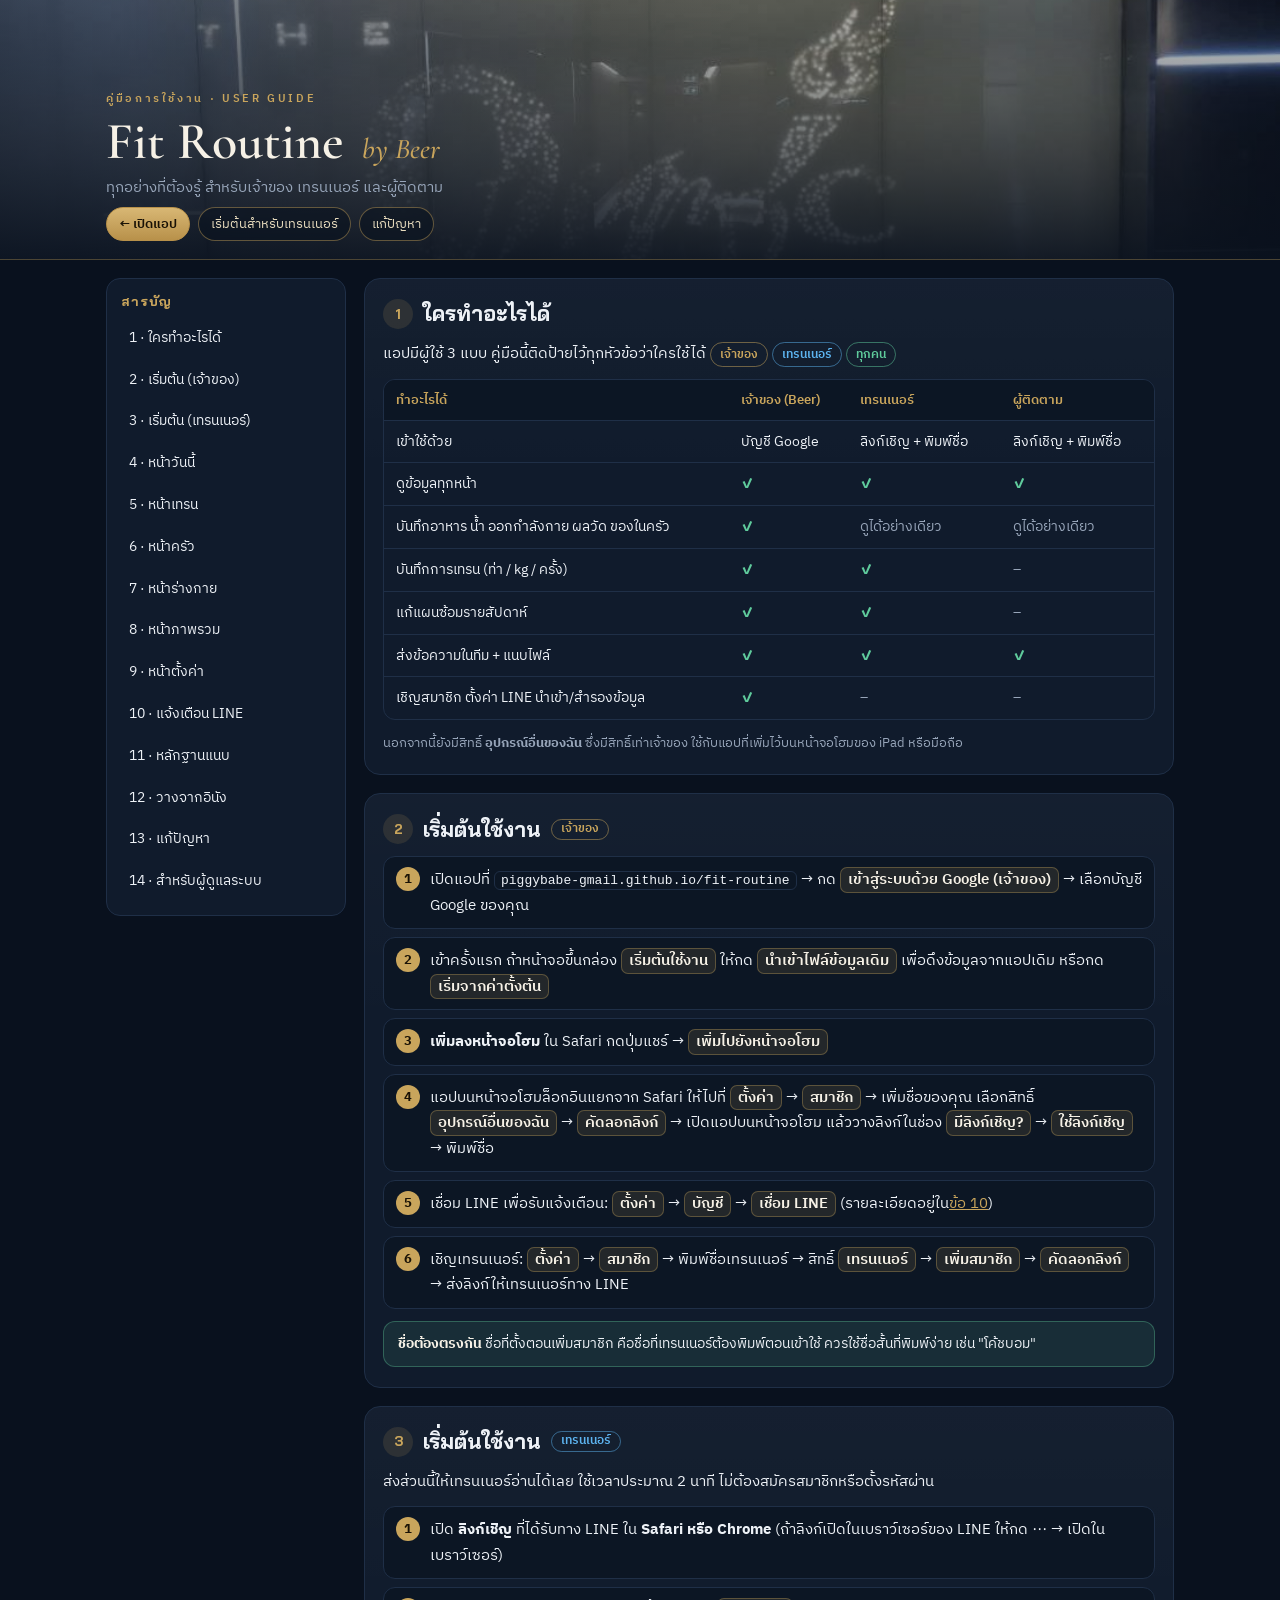
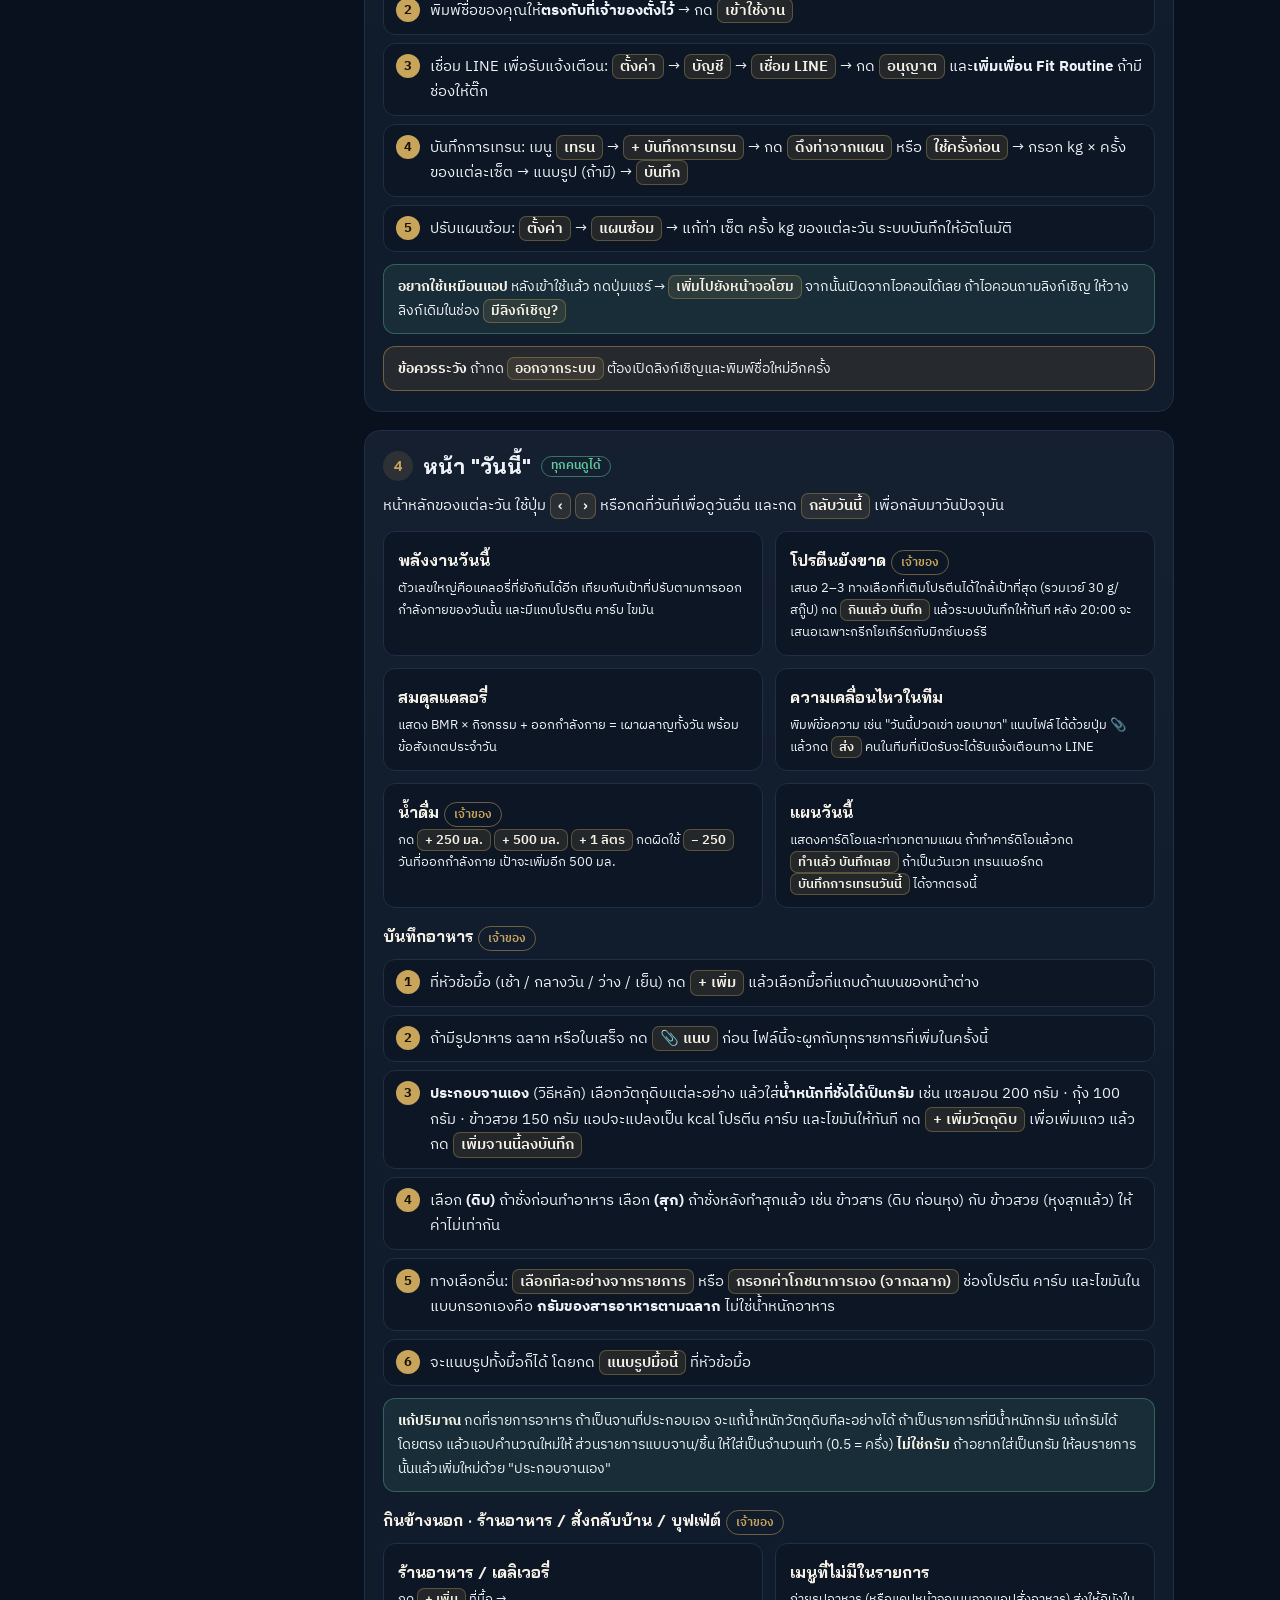
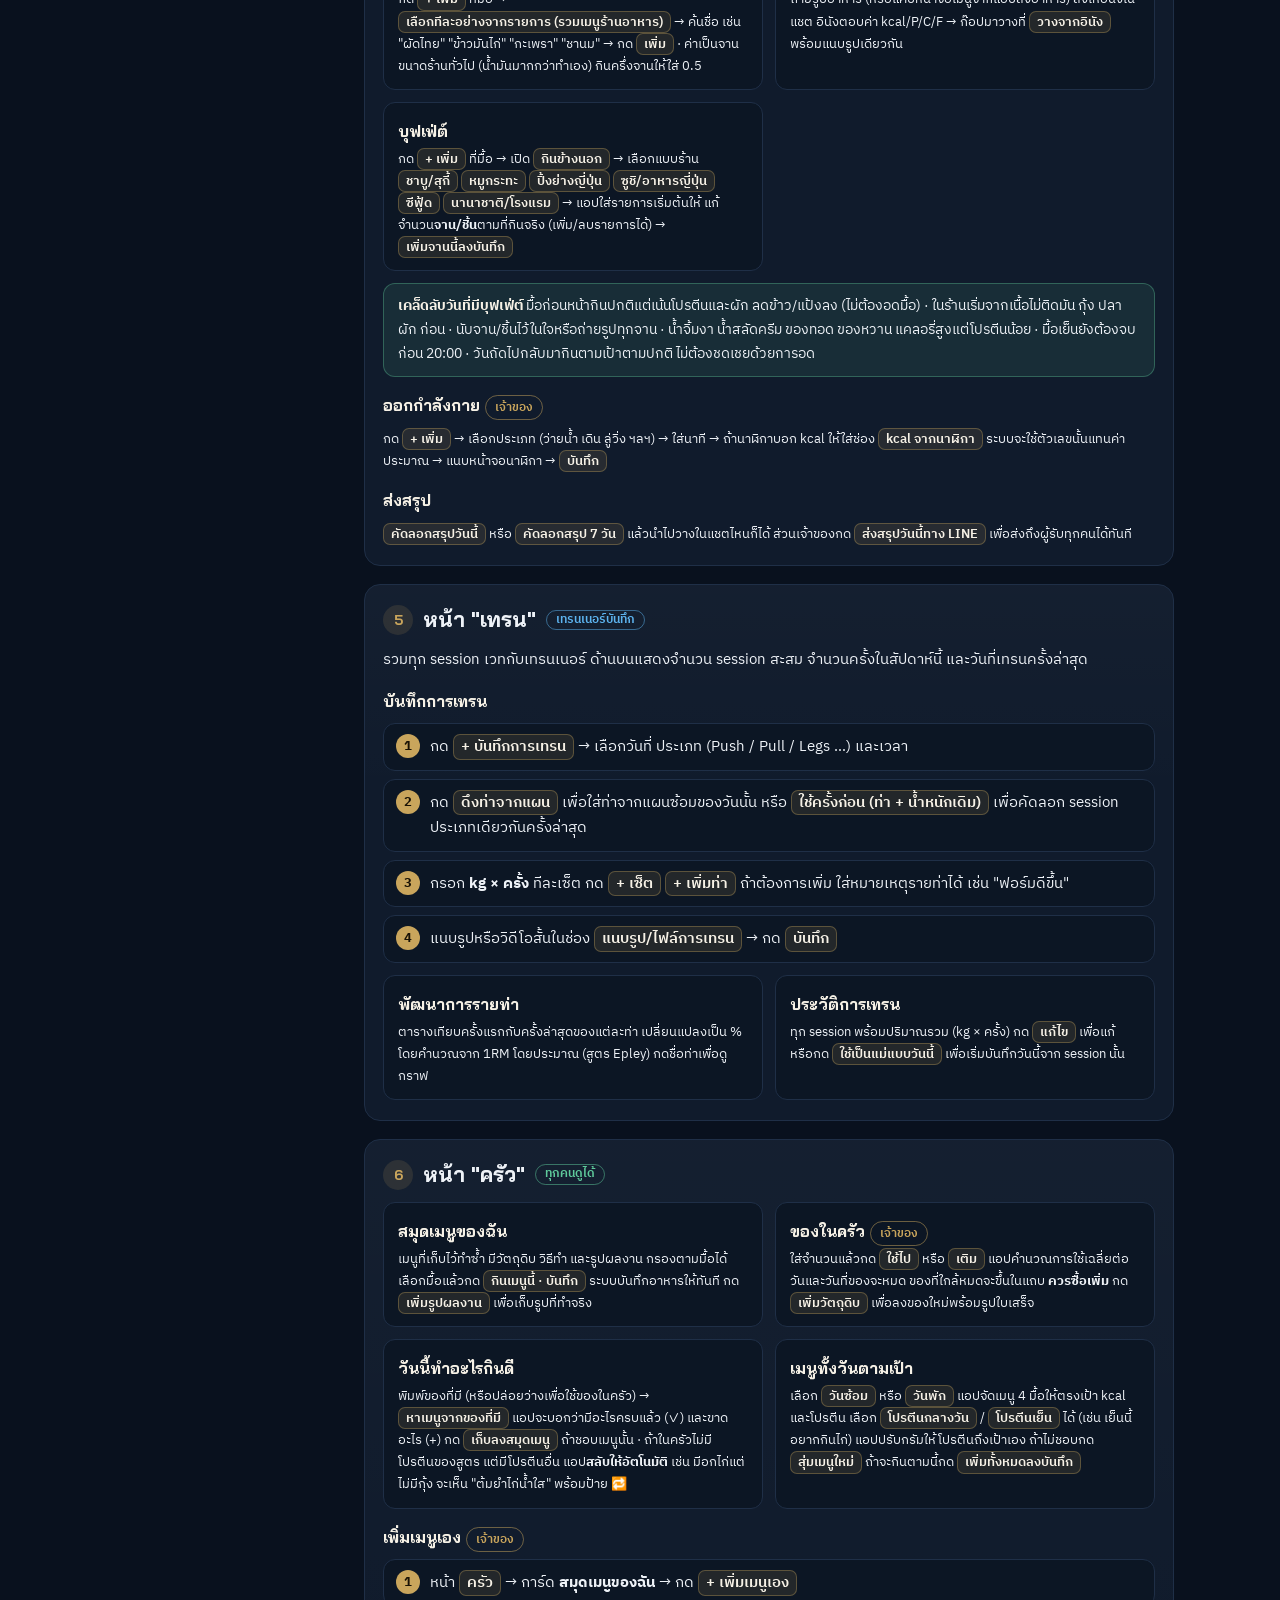
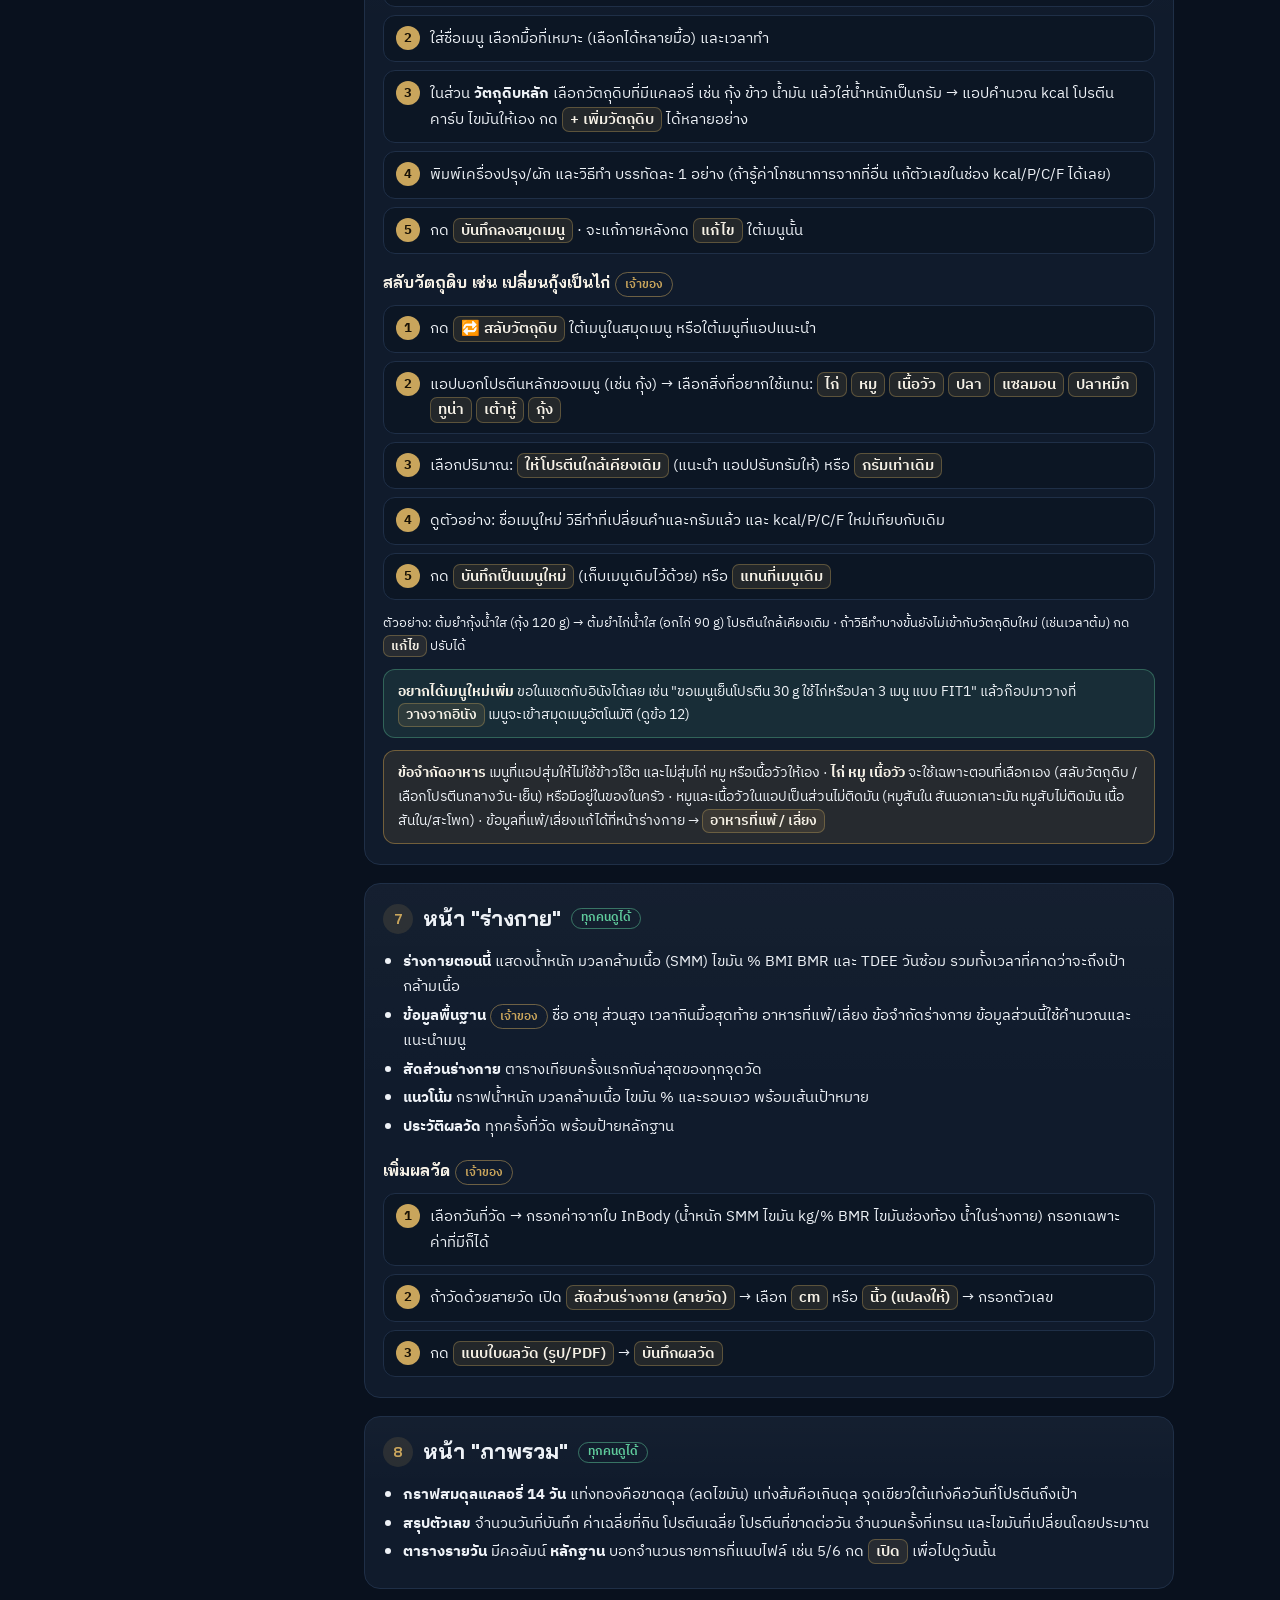
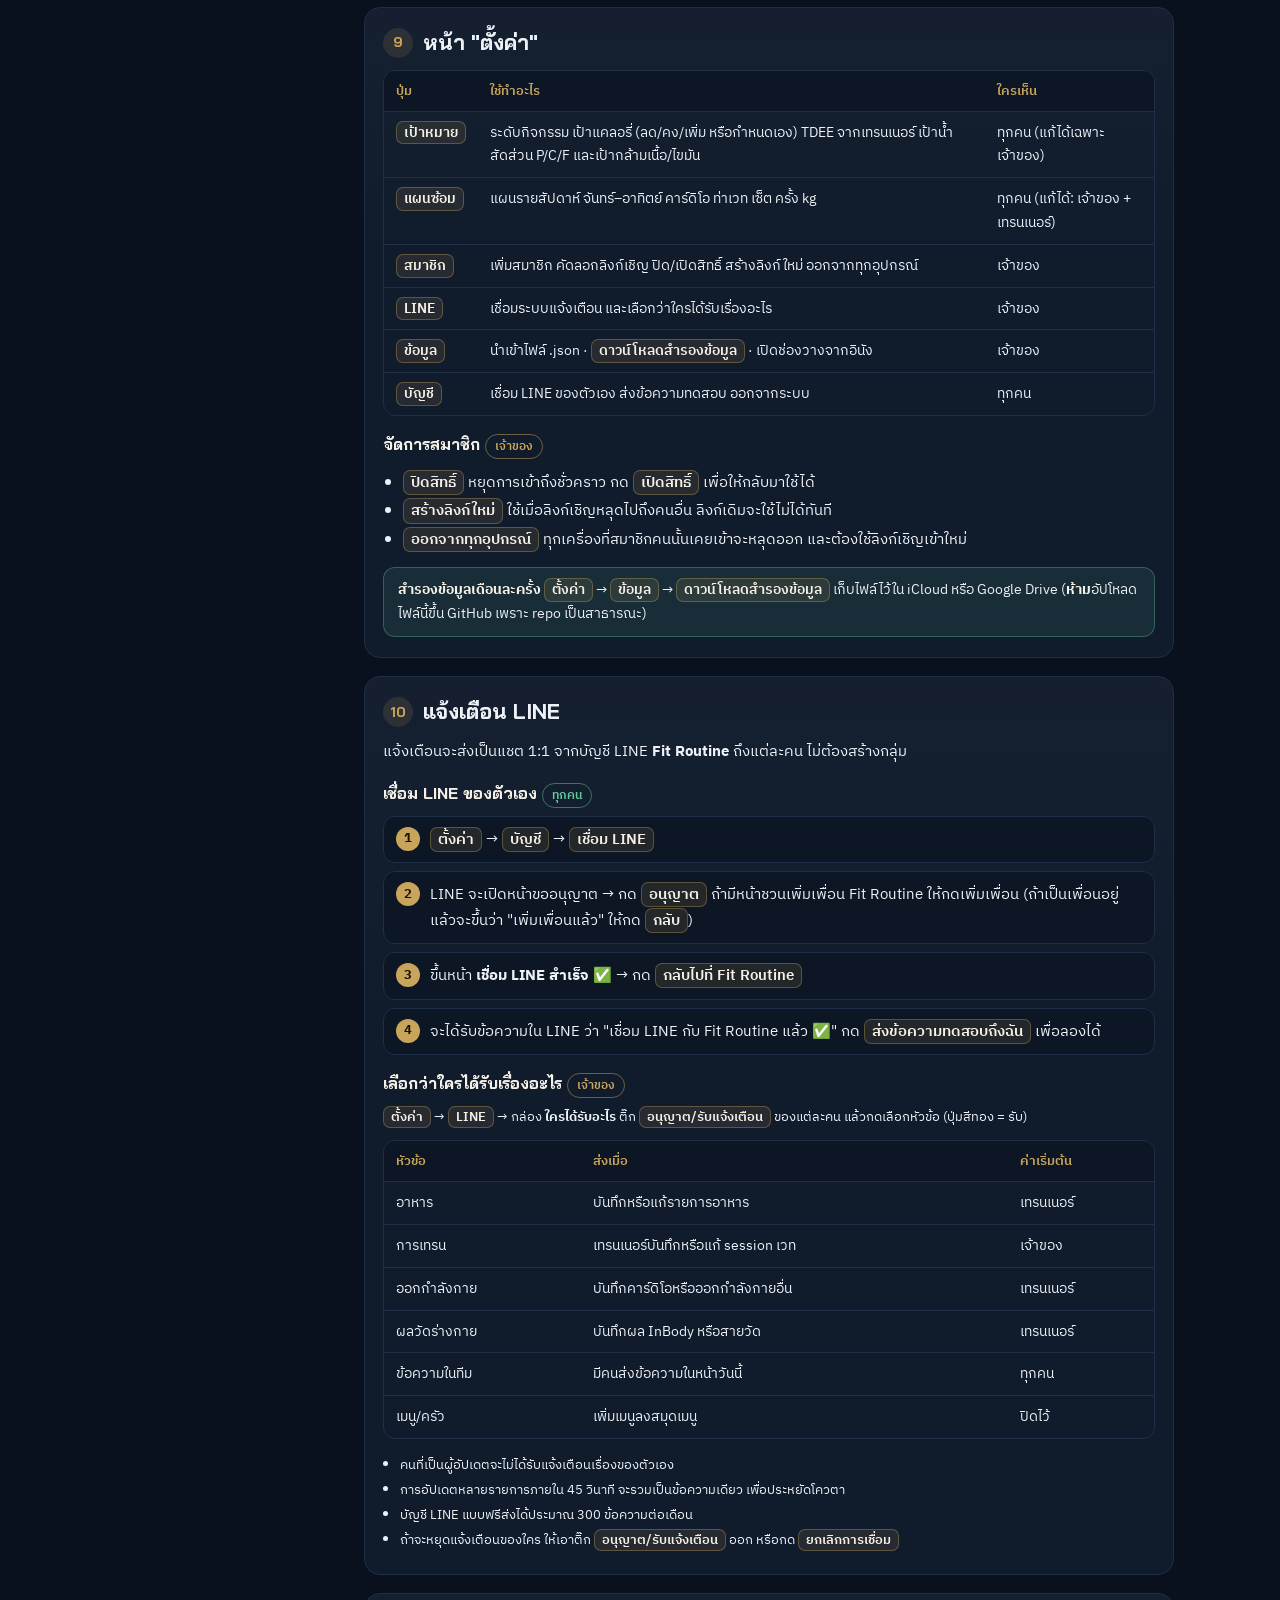
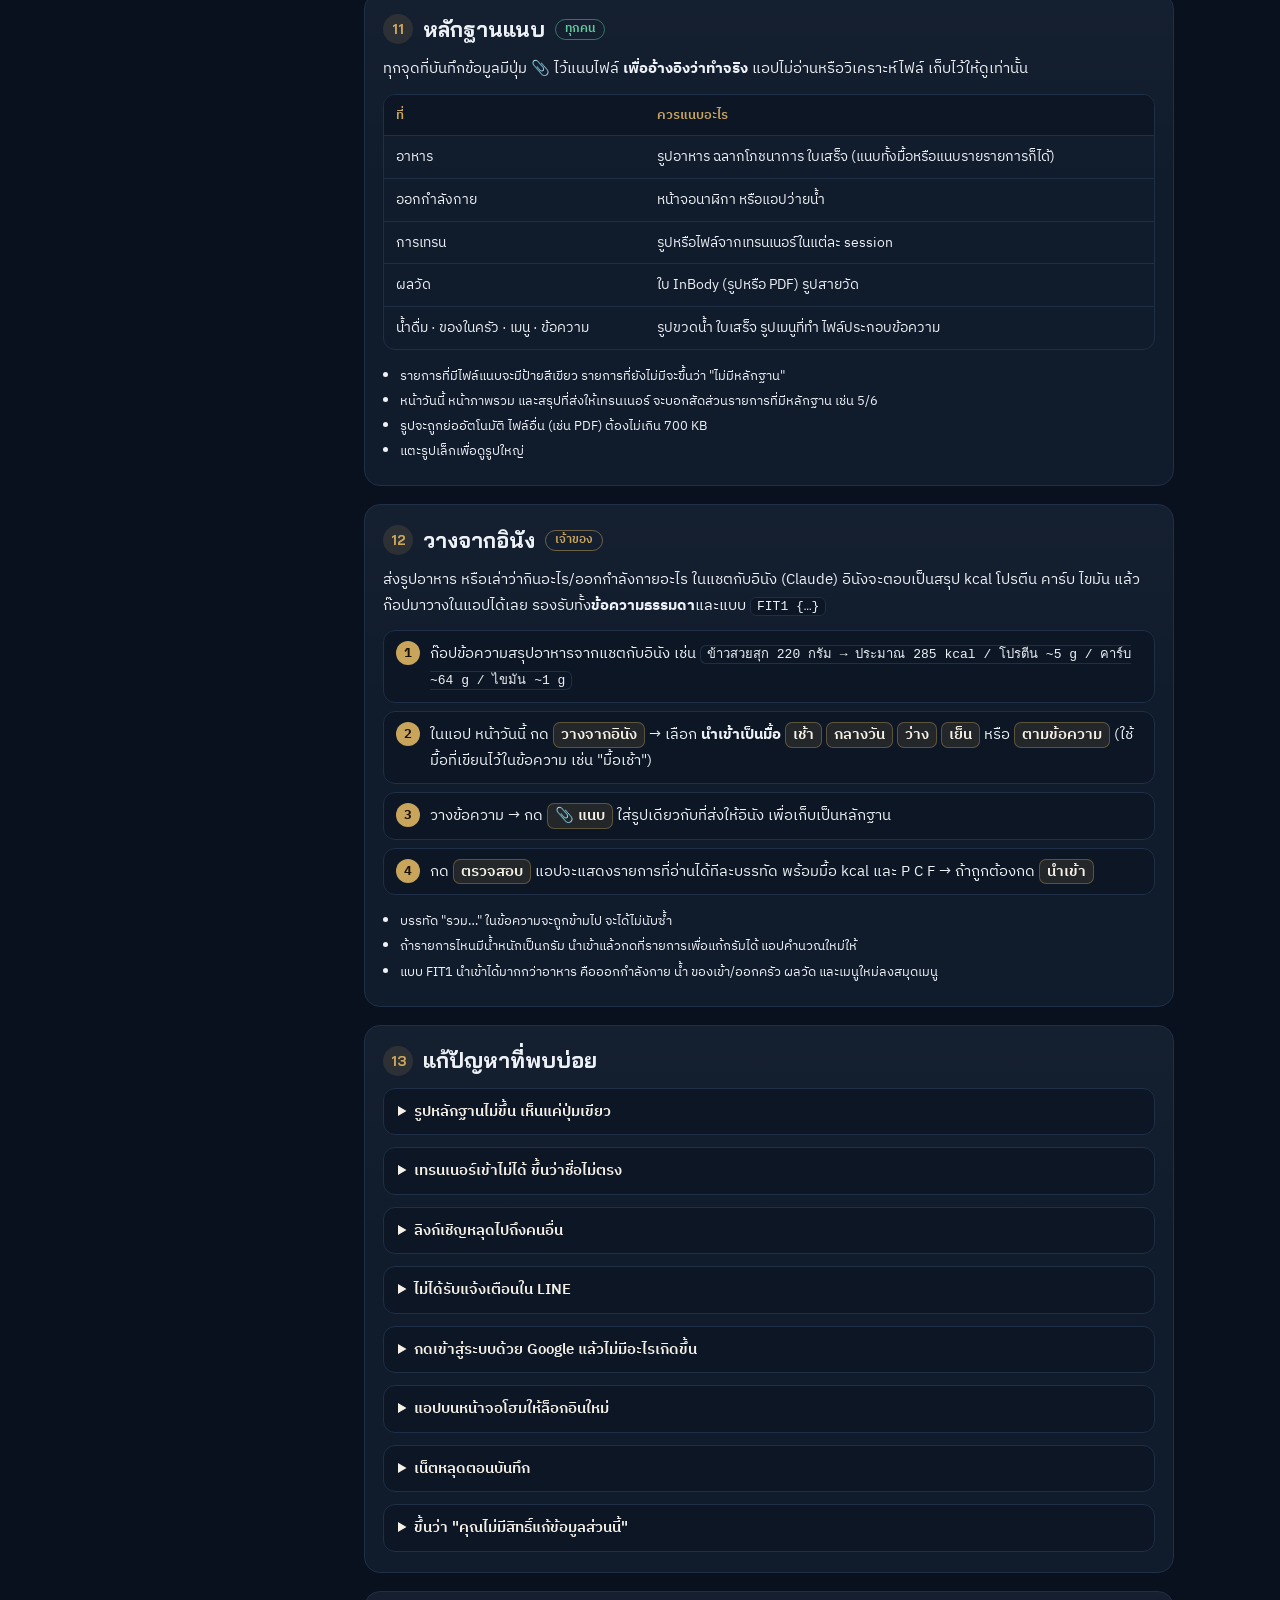
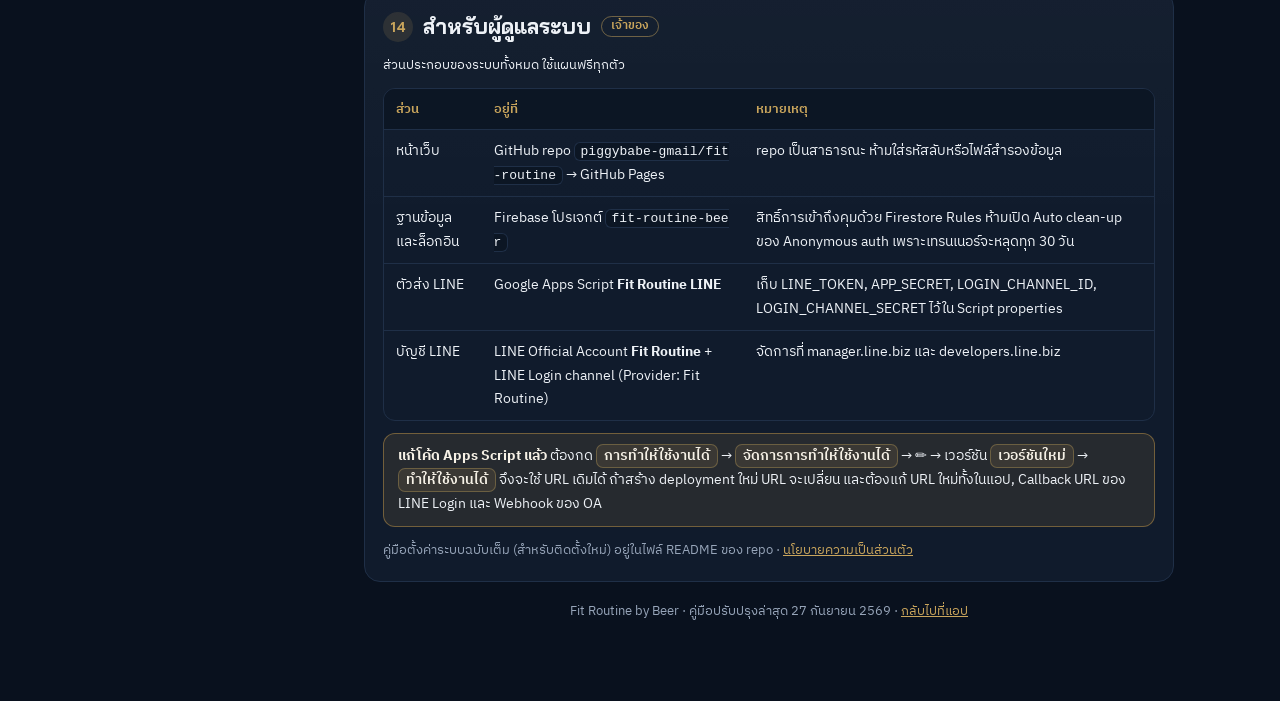
==== manual.html @ 04b6d416 "Eating out: restaurant/delivery dishes, buffet templates, update avoid-list text Co-Authored-By: Cla" ====
<!doctype html>
<html lang="th">
<head>
<meta charset="utf-8">
<meta name="viewport" content="width=device-width,initial-scale=1,viewport-fit=cover">
<meta name="theme-color" content="#09111E">
<title>คู่มือการใช้งาน · Fit Routine by Beer</title>
<link rel="apple-touch-icon" href="img/apple-touch-icon.png">
<link rel="preconnect" href="https://fonts.googleapis.com">
<link rel="preconnect" href="https://fonts.gstatic.com" crossorigin>
<link rel="stylesheet" href="https://fonts.googleapis.com/css2?family=Bai+Jamjuree:wght@500;600;700&family=Cormorant+Garamond:ital,wght@0,600;1,500&family=IBM+Plex+Sans+Thai:wght@400;500;600&display=swap">
<style>
:root{
  color-scheme:dark;
  --bg:#09111E; --surface:#101B2C; --surface2:#0C1624; --ink:#EEF2F7; --muted:#97A5B9; --line:#1F2F47;
  --accent:#C9A55C; --accent-ink:#191206; --accent-soft:rgba(201,165,92,.14);
  --good:#5FCB9C; --warn:#E6B04E; --bad:#F27D6A; --pool:#5DB4F0; --pro:#F08E70;
  --display:'Bai Jamjuree','IBM Plex Sans Thai',system-ui,sans-serif;
  --serif:'Cormorant Garamond',Georgia,serif;
  --body:'IBM Plex Sans Thai',system-ui,-apple-system,sans-serif;
}
*{box-sizing:border-box}
html{background:var(--bg);scroll-behavior:smooth;scroll-padding-top:16px}
body{margin:0;background:var(--bg);color:var(--ink);font:15px/1.7 var(--body);-webkit-font-smoothing:antialiased}
a{color:var(--accent)}
h1,h2,h3{font-family:var(--display);line-height:1.3;margin:0;text-wrap:balance}
p{margin:0}
ul,ol{margin:0;padding-left:1.3em}
li{margin:3px 0}
.muted{color:var(--muted)}
.small{font-size:13px}

/* hero */
.hero{position:relative;overflow:hidden;min-height:220px;display:flex;align-items:flex-end;border-bottom:1px solid rgba(201,165,92,.35)}
.hero img{position:absolute;inset:0;width:100%;height:100%;object-fit:cover;object-position:50% 45%;filter:saturate(.8) brightness(.9)}
.hero::after{content:"";position:absolute;inset:0;background:linear-gradient(180deg,rgba(9,17,30,.1),rgba(9,17,30,.92)),linear-gradient(90deg,rgba(9,17,30,.6),transparent 60%)}
.hero-in{position:relative;z-index:1;width:100%;max-width:1100px;margin:0 auto;padding:calc(28px + env(safe-area-inset-top,0px)) 16px 18px}
.eyebrow{font-size:11px;letter-spacing:.24em;text-transform:uppercase;color:var(--accent);font-weight:600}
.brand{font-family:var(--serif);font-weight:600;font-size:40px;line-height:1.05;color:#F6F1E6;margin:4px 0 6px}
.brand em{font-style:italic;font-weight:500;font-size:.55em;color:var(--accent);margin-left:6px}
.hero-row{display:flex;gap:8px;flex-wrap:wrap;margin-top:6px}
.chip{display:inline-flex;align-items:center;gap:6px;font-size:13px;padding:5px 12px;border-radius:99px;border:1px solid rgba(201,165,92,.45);background:rgba(9,17,30,.55);color:#E9DDBF;text-decoration:none;backdrop-filter:blur(6px)}
.chip.pri{background:linear-gradient(180deg,#D8B774,#B8914A);color:var(--accent-ink);border-color:#B8914A;font-weight:600}
@media (min-width:760px){.brand{font-size:52px}.hero{min-height:260px}}

/* layout */
.wrap{max-width:1100px;margin:0 auto;padding:18px 16px 80px;display:grid;gap:18px;grid-template-columns:1fr}
@media (min-width:960px){.wrap{grid-template-columns:240px minmax(0,1fr);align-items:start}}
nav.toc{background:var(--surface);border:1px solid var(--line);border-radius:14px;padding:14px}
nav.toc h2{font-size:13px;letter-spacing:.08em;color:var(--accent);margin-bottom:8px}
nav.toc ol{list-style:none;padding:0;margin:0;display:flex;flex-wrap:wrap;gap:6px}
nav.toc a{display:block;text-decoration:none;color:var(--ink);font-size:14px;padding:5px 10px;border-radius:9px;border:1px solid var(--line);background:var(--surface2)}
nav.toc a:hover{border-color:var(--accent)}
@media (min-width:960px){nav.toc{position:sticky;top:16px;max-height:calc(100vh - 32px);overflow:auto}nav.toc ol{flex-direction:column;gap:2px}nav.toc a{border:0;background:none;padding:5px 8px}nav.toc a:hover{background:var(--accent-soft)}}
main{display:flex;flex-direction:column;gap:18px;min-width:0}

section.card{background:linear-gradient(180deg,rgba(255,255,255,.02),transparent 40%),var(--surface);border:1px solid var(--line);border-radius:16px;padding:20px 18px;display:flex;flex-direction:column;gap:12px;min-width:0}
section.card>h2{font-size:21px;display:flex;align-items:center;gap:10px;flex-wrap:wrap}
section.card h3{font-size:16px;color:#F6F1E6;margin-top:6px}
.num-badge{display:inline-grid;place-items:center;width:30px;height:30px;border-radius:50%;background:var(--accent-soft);color:var(--accent);font-size:14px;font-weight:700;flex:none}
.tag{font-family:var(--body);font-size:11.5px;font-weight:600;padding:2px 9px;border-radius:99px;border:1px solid var(--line);color:var(--muted);white-space:nowrap}
.tag.own{color:var(--accent);border-color:rgba(201,165,92,.5)}
.tag.tr{color:var(--pool);border-color:rgba(93,180,240,.5)}
.tag.all{color:var(--good);border-color:rgba(95,203,156,.5)}

.steps{counter-reset:s;list-style:none;padding:0;display:flex;flex-direction:column;gap:8px}
.steps>li{counter-increment:s;position:relative;padding:10px 12px 10px 46px;background:var(--surface2);border:1px solid var(--line);border-radius:12px;margin:0}
.steps>li::before{content:counter(s);position:absolute;left:12px;top:10px;width:24px;height:24px;border-radius:50%;background:var(--accent);color:var(--accent-ink);font-weight:700;font-size:13px;display:grid;place-items:center}
.ui{display:inline-block;font-weight:600;color:#F6F1E6;background:rgba(201,165,92,.12);border:1px solid rgba(201,165,92,.35);border-radius:7px;padding:0 7px;line-height:1.55;white-space:nowrap}
.tip,.warn{border-radius:12px;padding:10px 14px;font-size:14px}
.tip{background:rgba(95,203,156,.1);border:1px solid rgba(95,203,156,.35)}
.warn{background:rgba(230,176,78,.1);border:1px solid rgba(230,176,78,.4)}
.tip b,.warn b{color:#F6F1E6}

.tbl{overflow-x:auto;border:1px solid var(--line);border-radius:12px}
table{border-collapse:collapse;width:100%;min-width:520px;font-size:14px}
th,td{text-align:left;padding:9px 12px;border-bottom:1px solid var(--line);vertical-align:top}
th{color:var(--accent);font-weight:600;background:var(--surface2);font-size:13px}
tr:last-child td{border-bottom:0}
td .y{color:var(--good);font-weight:700}
td .n{color:var(--muted)}

.grid{display:grid;gap:12px;grid-template-columns:1fr}
@media (min-width:700px){.grid{grid-template-columns:repeat(2,minmax(0,1fr))}}
.box{background:var(--surface2);border:1px solid var(--line);border-radius:12px;padding:12px 14px;display:flex;flex-direction:column;gap:6px}
.box h3{margin:0;font-size:15px}
details{background:var(--surface2);border:1px solid var(--line);border-radius:12px;padding:10px 14px}
details+details{margin-top:0}
summary{cursor:pointer;font-weight:600;color:#F6F1E6}
details[open] summary{margin-bottom:6px}
code{font-family:ui-monospace,Menlo,monospace;font-size:13px;background:var(--surface2);border:1px solid var(--line);border-radius:6px;padding:1px 6px;word-break:break-all}
.foot{text-align:center;color:var(--muted);font-size:13px}
a:focus-visible,summary:focus-visible{outline:2px solid var(--accent);outline-offset:2px;border-radius:6px}
</style>
</head>
<body>
<header class="hero">
  <img src="img/hero-olympic.jpg" alt="">
  <div class="hero-in">
    <span class="eyebrow">คู่มือการใช้งาน · User Guide</span>
    <h1 class="brand">Fit Routine <em>by Beer</em></h1>
    <p class="muted">ทุกอย่างที่ต้องรู้ สำหรับเจ้าของ เทรนเนอร์ และผู้ติดตาม</p>
    <div class="hero-row">
      <a class="chip pri" href="./">← เปิดแอป</a>
      <a class="chip" href="#start-trainer">เริ่มต้นสำหรับเทรนเนอร์</a>
      <a class="chip" href="#faq">แก้ปัญหา</a>
    </div>
  </div>
</header>

<div class="wrap">
  <nav class="toc" aria-label="สารบัญ">
    <h2>สารบัญ</h2>
    <ol>
      <li><a href="#roles">1 · ใครทำอะไรได้</a></li>
      <li><a href="#start-owner">2 · เริ่มต้น (เจ้าของ)</a></li>
      <li><a href="#start-trainer">3 · เริ่มต้น (เทรนเนอร์)</a></li>
      <li><a href="#today">4 · หน้าวันนี้</a></li>
      <li><a href="#train">5 · หน้าเทรน</a></li>
      <li><a href="#kitchen">6 · หน้าครัว</a></li>
      <li><a href="#body">7 · หน้าร่างกาย</a></li>
      <li><a href="#overview">8 · หน้าภาพรวม</a></li>
      <li><a href="#settings">9 · หน้าตั้งค่า</a></li>
      <li><a href="#line">10 · แจ้งเตือน LINE</a></li>
      <li><a href="#evidence">11 · หลักฐานแนบ</a></li>
      <li><a href="#paste">12 · วางจากอินัง</a></li>
      <li><a href="#faq">13 · แก้ปัญหา</a></li>
      <li><a href="#admin">14 · สำหรับผู้ดูแลระบบ</a></li>
    </ol>
  </nav>

  <main>
    <!-- 1 -->
    <section class="card" id="roles">
      <h2><span class="num-badge">1</span>ใครทำอะไรได้</h2>
      <p>แอปมีผู้ใช้ 3 แบบ คู่มือนี้ติดป้ายไว้ทุกหัวข้อว่าใครใช้ได้ <span class="tag own">เจ้าของ</span> <span class="tag tr">เทรนเนอร์</span> <span class="tag all">ทุกคน</span></p>
      <div class="tbl"><table>
        <thead><tr><th>ทำอะไรได้</th><th>เจ้าของ (Beer)</th><th>เทรนเนอร์</th><th>ผู้ติดตาม</th></tr></thead>
        <tbody>
          <tr><td>เข้าใช้ด้วย</td><td>บัญชี Google</td><td>ลิงก์เชิญ + พิมพ์ชื่อ</td><td>ลิงก์เชิญ + พิมพ์ชื่อ</td></tr>
          <tr><td>ดูข้อมูลทุกหน้า</td><td><span class="y">✓</span></td><td><span class="y">✓</span></td><td><span class="y">✓</span></td></tr>
          <tr><td>บันทึกอาหาร น้ำ ออกกำลังกาย ผลวัด ของในครัว</td><td><span class="y">✓</span></td><td><span class="n">ดูได้อย่างเดียว</span></td><td><span class="n">ดูได้อย่างเดียว</span></td></tr>
          <tr><td>บันทึกการเทรน (ท่า / kg / ครั้ง)</td><td><span class="y">✓</span></td><td><span class="y">✓</span></td><td><span class="n">–</span></td></tr>
          <tr><td>แก้แผนซ้อมรายสัปดาห์</td><td><span class="y">✓</span></td><td><span class="y">✓</span></td><td><span class="n">–</span></td></tr>
          <tr><td>ส่งข้อความในทีม + แนบไฟล์</td><td><span class="y">✓</span></td><td><span class="y">✓</span></td><td><span class="y">✓</span></td></tr>
          <tr><td>เชิญสมาชิก ตั้งค่า LINE นำเข้า/สำรองข้อมูล</td><td><span class="y">✓</span></td><td><span class="n">–</span></td><td><span class="n">–</span></td></tr>
        </tbody>
      </table></div>
      <p class="small muted">นอกจากนี้ยังมีสิทธิ์ <b>อุปกรณ์อื่นของฉัน</b> ซึ่งมีสิทธิ์เท่าเจ้าของ ใช้กับแอปที่เพิ่มไว้บนหน้าจอโฮมของ iPad หรือมือถือ</p>
    </section>

    <!-- 2 -->
    <section class="card" id="start-owner">
      <h2><span class="num-badge">2</span>เริ่มต้นใช้งาน <span class="tag own">เจ้าของ</span></h2>
      <ol class="steps">
        <li>เปิดแอปที่ <code>piggybabe-gmail.github.io/fit-routine</code> → กด <span class="ui">เข้าสู่ระบบด้วย Google (เจ้าของ)</span> → เลือกบัญชี Google ของคุณ</li>
        <li>เข้าครั้งแรก ถ้าหน้าจอขึ้นกล่อง <span class="ui">เริ่มต้นใช้งาน</span> ให้กด <span class="ui">นำเข้าไฟล์ข้อมูลเดิม</span> เพื่อดึงข้อมูลจากแอปเดิม หรือกด <span class="ui">เริ่มจากค่าตั้งต้น</span></li>
        <li><b>เพิ่มลงหน้าจอโฮม</b> ใน Safari กดปุ่มแชร์ → <span class="ui">เพิ่มไปยังหน้าจอโฮม</span></li>
        <li>แอปบนหน้าจอโฮมล็อกอินแยกจาก Safari ให้ไปที่ <span class="ui">ตั้งค่า</span> → <span class="ui">สมาชิก</span> → เพิ่มชื่อของคุณ เลือกสิทธิ์ <span class="ui">อุปกรณ์อื่นของฉัน</span> → <span class="ui">คัดลอกลิงก์</span> → เปิดแอปบนหน้าจอโฮม แล้ววางลิงก์ในช่อง <span class="ui">มีลิงก์เชิญ?</span> → <span class="ui">ใช้ลิงก์เชิญ</span> → พิมพ์ชื่อ</li>
        <li>เชื่อม LINE เพื่อรับแจ้งเตือน: <span class="ui">ตั้งค่า</span> → <span class="ui">บัญชี</span> → <span class="ui">เชื่อม LINE</span> (รายละเอียดอยู่ใน<a href="#line">ข้อ 10</a>)</li>
        <li>เชิญเทรนเนอร์: <span class="ui">ตั้งค่า</span> → <span class="ui">สมาชิก</span> → พิมพ์ชื่อเทรนเนอร์ → สิทธิ์ <span class="ui">เทรนเนอร์</span> → <span class="ui">เพิ่มสมาชิก</span> → <span class="ui">คัดลอกลิงก์</span> → ส่งลิงก์ให้เทรนเนอร์ทาง LINE</li>
      </ol>
      <div class="tip"><b>ชื่อต้องตรงกัน</b> ชื่อที่ตั้งตอนเพิ่มสมาชิก คือชื่อที่เทรนเนอร์ต้องพิมพ์ตอนเข้าใช้ ควรใช้ชื่อสั้นที่พิมพ์ง่าย เช่น "โค้ชบอม"</div>
    </section>

    <!-- 3 -->
    <section class="card" id="start-trainer">
      <h2><span class="num-badge">3</span>เริ่มต้นใช้งาน <span class="tag tr">เทรนเนอร์</span></h2>
      <p>ส่งส่วนนี้ให้เทรนเนอร์อ่านได้เลย ใช้เวลาประมาณ 2 นาที ไม่ต้องสมัครสมาชิกหรือตั้งรหัสผ่าน</p>
      <ol class="steps">
        <li>เปิด <b>ลิงก์เชิญ</b> ที่ได้รับทาง LINE ใน <b>Safari หรือ Chrome</b> (ถ้าลิงก์เปิดในเบราว์เซอร์ของ LINE ให้กด ⋯ → เปิดในเบราว์เซอร์)</li>
        <li>พิมพ์ชื่อของคุณให้<b>ตรงกับที่เจ้าของตั้งไว้</b> → กด <span class="ui">เข้าใช้งาน</span></li>
        <li>เชื่อม LINE เพื่อรับแจ้งเตือน: <span class="ui">ตั้งค่า</span> → <span class="ui">บัญชี</span> → <span class="ui">เชื่อม LINE</span> → กด <span class="ui">อนุญาต</span> และ<b>เพิ่มเพื่อน Fit Routine</b> ถ้ามีช่องให้ติ๊ก</li>
        <li>บันทึกการเทรน: เมนู <span class="ui">เทรน</span> → <span class="ui">+ บันทึกการเทรน</span> → กด <span class="ui">ดึงท่าจากแผน</span> หรือ <span class="ui">ใช้ครั้งก่อน</span> → กรอก kg × ครั้ง ของแต่ละเซ็ต → แนบรูป (ถ้ามี) → <span class="ui">บันทึก</span></li>
        <li>ปรับแผนซ้อม: <span class="ui">ตั้งค่า</span> → <span class="ui">แผนซ้อม</span> → แก้ท่า เซ็ต ครั้ง kg ของแต่ละวัน ระบบบันทึกให้อัตโนมัติ</li>
      </ol>
      <div class="tip"><b>อยากใช้เหมือนแอป</b> หลังเข้าใช้แล้ว กดปุ่มแชร์ → <span class="ui">เพิ่มไปยังหน้าจอโฮม</span> จากนั้นเปิดจากไอคอนได้เลย ถ้าไอคอนถามลิงก์เชิญ ให้วางลิงก์เดิมในช่อง <span class="ui">มีลิงก์เชิญ?</span></div>
      <div class="warn"><b>ข้อควรระวัง</b> ถ้ากด <span class="ui">ออกจากระบบ</span> ต้องเปิดลิงก์เชิญและพิมพ์ชื่อใหม่อีกครั้ง</div>
    </section>

    <!-- 4 -->
    <section class="card" id="today">
      <h2><span class="num-badge">4</span>หน้า "วันนี้" <span class="tag all">ทุกคนดูได้</span></h2>
      <p>หน้าหลักของแต่ละวัน ใช้ปุ่ม <span class="ui">‹</span> <span class="ui">›</span> หรือกดที่วันที่เพื่อดูวันอื่น และกด <span class="ui">กลับวันนี้</span> เพื่อกลับมาวันปัจจุบัน</p>
      <div class="grid">
        <div class="box"><h3>พลังงานวันนี้</h3><p class="small">ตัวเลขใหญ่คือแคลอรี่ที่ยังกินได้อีก เทียบกับเป้าที่ปรับตามการออกกำลังกายของวันนั้น และมีแถบโปรตีน คาร์บ ไขมัน</p></div>
        <div class="box"><h3>โปรตีนยังขาด <span class="tag own">เจ้าของ</span></h3><p class="small">เสนอ 2–3 ทางเลือกที่เติมโปรตีนได้ใกล้เป้าที่สุด (รวมเวย์ 30 g/สกู๊ป) กด <span class="ui">กินแล้ว บันทึก</span> แล้วระบบบันทึกให้ทันที หลัง 20:00 จะเสนอเฉพาะกรีกโยเกิร์ตกับมิกซ์เบอร์รี</p></div>
        <div class="box"><h3>สมดุลแคลอรี่</h3><p class="small">แสดง BMR × กิจกรรม + ออกกำลังกาย = เผาผลาญทั้งวัน พร้อมข้อสังเกตประจำวัน</p></div>
        <div class="box"><h3>ความเคลื่อนไหวในทีม</h3><p class="small">พิมพ์ข้อความ เช่น "วันนี้ปวดเข่า ขอเบาขา" แนบไฟล์ได้ด้วยปุ่ม 📎 แล้วกด <span class="ui">ส่ง</span> คนในทีมที่เปิดรับจะได้รับแจ้งเตือนทาง LINE</p></div>
        <div class="box"><h3>น้ำดื่ม <span class="tag own">เจ้าของ</span></h3><p class="small">กด <span class="ui">+ 250 มล.</span> <span class="ui">+ 500 มล.</span> <span class="ui">+ 1 ลิตร</span> กดผิดใช้ <span class="ui">− 250</span> วันที่ออกกำลังกาย เป้าจะเพิ่มอีก 500 มล.</p></div>
        <div class="box"><h3>แผนวันนี้</h3><p class="small">แสดงคาร์ดิโอและท่าเวทตามแผน ถ้าทำคาร์ดิโอแล้วกด <span class="ui">ทำแล้ว บันทึกเลย</span> ถ้าเป็นวันเวท เทรนเนอร์กด <span class="ui">บันทึกการเทรนวันนี้</span> ได้จากตรงนี้</p></div>
      </div>
      <h3>บันทึกอาหาร <span class="tag own">เจ้าของ</span></h3>
      <ol class="steps">
        <li>ที่หัวข้อมื้อ (เช้า / กลางวัน / ว่าง / เย็น) กด <span class="ui">+ เพิ่ม</span> แล้วเลือกมื้อที่แถบด้านบนของหน้าต่าง</li>
        <li>ถ้ามีรูปอาหาร ฉลาก หรือใบเสร็จ กด <span class="ui">📎 แนบ</span> ก่อน ไฟล์นี้จะผูกกับทุกรายการที่เพิ่มในครั้งนี้</li>
        <li><b>ประกอบจานเอง</b> (วิธีหลัก) เลือกวัตถุดิบแต่ละอย่าง แล้วใส่<b>น้ำหนักที่ชั่งได้เป็นกรัม</b> เช่น แซลมอน 200 กรัม · กุ้ง 100 กรัม · ข้าวสวย 150 กรัม แอปจะแปลงเป็น kcal โปรตีน คาร์บ และไขมันให้ทันที กด <span class="ui">+ เพิ่มวัตถุดิบ</span> เพื่อเพิ่มแถว แล้วกด <span class="ui">เพิ่มจานนี้ลงบันทึก</span></li>
        <li>เลือก <b>(ดิบ)</b> ถ้าชั่งก่อนทำอาหาร เลือก <b>(สุก)</b> ถ้าชั่งหลังทำสุกแล้ว เช่น ข้าวสาร (ดิบ ก่อนหุง) กับ ข้าวสวย (หุงสุกแล้ว) ให้ค่าไม่เท่ากัน</li>
        <li>ทางเลือกอื่น: <span class="ui">เลือกทีละอย่างจากรายการ</span> หรือ <span class="ui">กรอกค่าโภชนาการเอง (จากฉลาก)</span> ช่องโปรตีน คาร์บ และไขมันในแบบกรอกเองคือ <b>กรัมของสารอาหารตามฉลาก</b> ไม่ใช่น้ำหนักอาหาร</li>
        <li>จะแนบรูปทั้งมื้อก็ได้ โดยกด <span class="ui">แนบรูปมื้อนี้</span> ที่หัวข้อมื้อ</li>
      </ol>
      <div class="tip"><b>แก้ปริมาณ</b> กดที่รายการอาหาร ถ้าเป็นจานที่ประกอบเอง จะแก้น้ำหนักวัตถุดิบทีละอย่างได้ ถ้าเป็นรายการที่มีน้ำหนักกรัม แก้กรัมได้โดยตรง แล้วแอปคำนวณใหม่ให้ ส่วนรายการแบบจาน/ชิ้น ให้ใส่เป็นจำนวนเท่า (0.5 = ครึ่ง) <b>ไม่ใช่กรัม</b> ถ้าอยากใส่เป็นกรัม ให้ลบรายการนั้นแล้วเพิ่มใหม่ด้วย "ประกอบจานเอง"</div>
      <h3>กินข้างนอก · ร้านอาหาร / สั่งกลับบ้าน / บุฟเฟ่ต์ <span class="tag own">เจ้าของ</span></h3>
      <div class="grid">
        <div class="box"><h3>ร้านอาหาร / เดลิเวอรี่</h3><p class="small">กด <span class="ui">+ เพิ่ม</span> ที่มื้อ → <span class="ui">เลือกทีละอย่างจากรายการ (รวมเมนูร้านอาหาร)</span> → ค้นชื่อ เช่น "ผัดไทย" "ข้าวมันไก่" "กะเพรา" "ชานม" → กด <span class="ui">เพิ่ม</span> · ค่าเป็นจานขนาดร้านทั่วไป (น้ำมันมากกว่าทำเอง) กินครึ่งจานให้ใส่ 0.5</p></div>
        <div class="box"><h3>เมนูที่ไม่มีในรายการ</h3><p class="small">ถ่ายรูปอาหาร (หรือแคปหน้าจอเมนูจากแอปสั่งอาหาร) ส่งให้อินังในแชต อินังตอบค่า kcal/P/C/F → ก๊อปมาวางที่ <span class="ui">วางจากอินัง</span> พร้อมแนบรูปเดียวกัน</p></div>
        <div class="box"><h3>บุฟเฟ่ต์</h3><p class="small">กด <span class="ui">+ เพิ่ม</span> ที่มื้อ → เปิด <span class="ui">กินข้างนอก</span> → เลือกแบบร้าน <span class="ui">ชาบู/สุกี้</span> <span class="ui">หมูกระทะ</span> <span class="ui">ปิ้งย่างญี่ปุ่น</span> <span class="ui">ซูชิ/อาหารญี่ปุ่น</span> <span class="ui">ซีฟู้ด</span> <span class="ui">นานาชาติ/โรงแรม</span> → แอปใส่รายการเริ่มต้นให้ แก้จำนวน<b>จาน/ชิ้น</b>ตามที่กินจริง (เพิ่ม/ลบรายการได้) → <span class="ui">เพิ่มจานนี้ลงบันทึก</span></p></div>
      </div>
      <div class="tip"><b>เคล็ดลับวันที่มีบุฟเฟ่ต์</b> มื้อก่อนหน้ากินปกติแต่เน้นโปรตีนและผัก ลดข้าว/แป้งลง (ไม่ต้องอดมื้อ) · ในร้านเริ่มจากเนื้อไม่ติดมัน กุ้ง ปลา ผัก ก่อน · นับจาน/ชิ้นไว้ในใจหรือถ่ายรูปทุกจาน · น้ำจิ้มงา น้ำสลัดครีม ของทอด ของหวาน แคลอรี่สูงแต่โปรตีนน้อย · มื้อเย็นยังต้องจบก่อน 20:00 · วันถัดไปกลับมากินตามเป้าตามปกติ ไม่ต้องชดเชยด้วยการอด</div>
      <h3>ออกกำลังกาย <span class="tag own">เจ้าของ</span></h3>
      <p class="small">กด <span class="ui">+ เพิ่ม</span> → เลือกประเภท (ว่ายน้ำ เดิน ลู่วิ่ง ฯลฯ) → ใส่นาที → ถ้านาฬิกาบอก kcal ให้ใส่ช่อง <span class="ui">kcal จากนาฬิกา</span> ระบบจะใช้ตัวเลขนั้นแทนค่าประมาณ → แนบหน้าจอนาฬิกา → <span class="ui">บันทึก</span></p>
      <h3>ส่งสรุป</h3>
      <p class="small"><span class="ui">คัดลอกสรุปวันนี้</span> หรือ <span class="ui">คัดลอกสรุป 7 วัน</span> แล้วนำไปวางในแชตไหนก็ได้ ส่วนเจ้าของกด <span class="ui">ส่งสรุปวันนี้ทาง LINE</span> เพื่อส่งถึงผู้รับทุกคนได้ทันที</p>
    </section>

    <!-- 5 -->
    <section class="card" id="train">
      <h2><span class="num-badge">5</span>หน้า "เทรน" <span class="tag tr">เทรนเนอร์บันทึก</span></h2>
      <p>รวมทุก session เวทกับเทรนเนอร์ ด้านบนแสดงจำนวน session สะสม จำนวนครั้งในสัปดาห์นี้ และวันที่เทรนครั้งล่าสุด</p>
      <h3>บันทึกการเทรน</h3>
      <ol class="steps">
        <li>กด <span class="ui">+ บันทึกการเทรน</span> → เลือกวันที่ ประเภท (Push / Pull / Legs …) และเวลา</li>
        <li>กด <span class="ui">ดึงท่าจากแผน</span> เพื่อใส่ท่าจากแผนซ้อมของวันนั้น หรือ <span class="ui">ใช้ครั้งก่อน (ท่า + น้ำหนักเดิม)</span> เพื่อคัดลอก session ประเภทเดียวกันครั้งล่าสุด</li>
        <li>กรอก <b>kg × ครั้ง</b> ทีละเซ็ต กด <span class="ui">+ เซ็ต</span> <span class="ui">+ เพิ่มท่า</span> ถ้าต้องการเพิ่ม ใส่หมายเหตุรายท่าได้ เช่น "ฟอร์มดีขึ้น"</li>
        <li>แนบรูปหรือวิดีโอสั้นในช่อง <span class="ui">แนบรูป/ไฟล์การเทรน</span> → กด <span class="ui">บันทึก</span></li>
      </ol>
      <div class="grid">
        <div class="box"><h3>พัฒนาการรายท่า</h3><p class="small">ตารางเทียบครั้งแรกกับครั้งล่าสุดของแต่ละท่า เปลี่ยนแปลงเป็น % โดยคำนวณจาก 1RM โดยประมาณ (สูตร Epley) กดชื่อท่าเพื่อดูกราฟ</p></div>
        <div class="box"><h3>ประวัติการเทรน</h3><p class="small">ทุก session พร้อมปริมาณรวม (kg × ครั้ง) กด <span class="ui">แก้ไข</span> เพื่อแก้ หรือกด <span class="ui">ใช้เป็นแม่แบบวันนี้</span> เพื่อเริ่มบันทึกวันนี้จาก session นั้น</p></div>
      </div>
    </section>

    <!-- 6 -->
    <section class="card" id="kitchen">
      <h2><span class="num-badge">6</span>หน้า "ครัว" <span class="tag all">ทุกคนดูได้</span></h2>
      <div class="grid">
        <div class="box"><h3>สมุดเมนูของฉัน</h3><p class="small">เมนูที่เก็บไว้ทำซ้ำ มีวัตถุดิบ วิธีทำ และรูปผลงาน กรองตามมื้อได้ เลือกมื้อแล้วกด <span class="ui">กินเมนูนี้ · บันทึก</span> ระบบบันทึกอาหารให้ทันที กด <span class="ui">เพิ่มรูปผลงาน</span> เพื่อเก็บรูปที่ทำจริง</p></div>
        <div class="box"><h3>ของในครัว <span class="tag own">เจ้าของ</span></h3><p class="small">ใส่จำนวนแล้วกด <span class="ui">ใช้ไป</span> หรือ <span class="ui">เติม</span> แอปคำนวณการใช้เฉลี่ยต่อวันและวันที่ของจะหมด ของที่ใกล้หมดจะขึ้นในแถบ <b>ควรซื้อเพิ่ม</b> กด <span class="ui">เพิ่มวัตถุดิบ</span> เพื่อลงของใหม่พร้อมรูปใบเสร็จ</p></div>
        <div class="box"><h3>วันนี้ทำอะไรกินดี</h3><p class="small">พิมพ์ของที่มี (หรือปล่อยว่างเพื่อใช้ของในครัว) → <span class="ui">หาเมนูจากของที่มี</span> แอปจะบอกว่ามีอะไรครบแล้ว (✓) และขาดอะไร (+) กด <span class="ui">เก็บลงสมุดเมนู</span> ถ้าชอบเมนูนั้น · ถ้าในครัวไม่มีโปรตีนของสูตร แต่มีโปรตีนอื่น แอป<b>สลับให้อัตโนมัติ</b> เช่น มีอกไก่แต่ไม่มีกุ้ง จะเห็น "ต้มยำไก่น้ำใส" พร้อมป้าย 🔁</p></div>
        <div class="box"><h3>เมนูทั้งวันตามเป้า</h3><p class="small">เลือก <span class="ui">วันซ้อม</span> หรือ <span class="ui">วันพัก</span> แอปจัดเมนู 4 มื้อให้ตรงเป้า kcal และโปรตีน เลือก <span class="ui">โปรตีนกลางวัน</span> / <span class="ui">โปรตีนเย็น</span> ได้ (เช่น เย็นนี้อยากกินไก่) แอปปรับกรัมให้โปรตีนถึงเป้าเอง ถ้าไม่ชอบกด <span class="ui">สุ่มเมนูใหม่</span> ถ้าจะกินตามนี้กด <span class="ui">เพิ่มทั้งหมดลงบันทึก</span></p></div>
      </div>

      <h3>เพิ่มเมนูเอง <span class="tag own">เจ้าของ</span></h3>
      <ol class="steps">
        <li>หน้า <span class="ui">ครัว</span> → การ์ด <b>สมุดเมนูของฉัน</b> → กด <span class="ui">+ เพิ่มเมนูเอง</span></li>
        <li>ใส่ชื่อเมนู เลือกมื้อที่เหมาะ (เลือกได้หลายมื้อ) และเวลาทำ</li>
        <li>ในส่วน <b>วัตถุดิบหลัก</b> เลือกวัตถุดิบที่มีแคลอรี่ เช่น กุ้ง ข้าว น้ำมัน แล้วใส่น้ำหนักเป็นกรัม → แอปคำนวณ kcal โปรตีน คาร์บ ไขมันให้เอง กด <span class="ui">+ เพิ่มวัตถุดิบ</span> ได้หลายอย่าง</li>
        <li>พิมพ์เครื่องปรุง/ผัก และวิธีทำ บรรทัดละ 1 อย่าง (ถ้ารู้ค่าโภชนาการจากที่อื่น แก้ตัวเลขในช่อง kcal/P/C/F ได้เลย)</li>
        <li>กด <span class="ui">บันทึกลงสมุดเมนู</span> · จะแก้ภายหลังกด <span class="ui">แก้ไข</span> ใต้เมนูนั้น</li>
      </ol>

      <h3>สลับวัตถุดิบ เช่น เปลี่ยนกุ้งเป็นไก่ <span class="tag own">เจ้าของ</span></h3>
      <ol class="steps">
        <li>กด <span class="ui">🔁 สลับวัตถุดิบ</span> ใต้เมนูในสมุดเมนู หรือใต้เมนูที่แอปแนะนำ</li>
        <li>แอปบอกโปรตีนหลักของเมนู (เช่น กุ้ง) → เลือกสิ่งที่อยากใช้แทน: <span class="ui">ไก่</span> <span class="ui">หมู</span> <span class="ui">เนื้อวัว</span> <span class="ui">ปลา</span> <span class="ui">แซลมอน</span> <span class="ui">ปลาหมึก</span> <span class="ui">ทูน่า</span> <span class="ui">เต้าหู้</span> <span class="ui">กุ้ง</span></li>
        <li>เลือกปริมาณ: <span class="ui">ให้โปรตีนใกล้เคียงเดิม</span> (แนะนำ แอปปรับกรัมให้) หรือ <span class="ui">กรัมเท่าเดิม</span></li>
        <li>ดูตัวอย่าง: ชื่อเมนูใหม่ วิธีทำที่เปลี่ยนคำและกรัมแล้ว และ kcal/P/C/F ใหม่เทียบกับเดิม</li>
        <li>กด <span class="ui">บันทึกเป็นเมนูใหม่</span> (เก็บเมนูเดิมไว้ด้วย) หรือ <span class="ui">แทนที่เมนูเดิม</span></li>
      </ol>
      <p class="small">ตัวอย่าง: ต้มยำกุ้งน้ำใส (กุ้ง 120 g) → ต้มยำไก่น้ำใส (อกไก่ 90 g) โปรตีนใกล้เคียงเดิม · ถ้าวิธีทำบางขั้นยังไม่เข้ากับวัตถุดิบใหม่ (เช่นเวลาต้ม) กด <span class="ui">แก้ไข</span> ปรับได้</p>

      <div class="tip"><b>อยากได้เมนูใหม่เพิ่ม</b> ขอในแชตกับอินังได้เลย เช่น "ขอเมนูเย็นโปรตีน 30 g ใช้ไก่หรือปลา 3 เมนู แบบ FIT1" แล้วก๊อปมาวางที่ <span class="ui">วางจากอินัง</span> เมนูจะเข้าสมุดเมนูอัตโนมัติ (ดูข้อ 12)</div>
      <div class="warn"><b>ข้อจำกัดอาหาร</b> เมนูที่แอปสุ่มให้ไม่ใช้ข้าวโอ๊ต และไม่สุ่มไก่ หมู หรือเนื้อวัวให้เอง · <b>ไก่ หมู เนื้อวัว</b> จะใช้เฉพาะตอนที่เลือกเอง (สลับวัตถุดิบ / เลือกโปรตีนกลางวัน-เย็น) หรือมีอยู่ในของในครัว · หมูและเนื้อวัวในแอปเป็นส่วนไม่ติดมัน (หมูสันใน สันนอกเลาะมัน หมูสับไม่ติดมัน เนื้อสันใน/สะโพก) · ข้อมูลที่แพ้/เลี่ยงแก้ได้ที่หน้าร่างกาย → <span class="ui">อาหารที่แพ้ / เลี่ยง</span></div>
    </section>

    <!-- 7 -->
    <section class="card" id="body">
      <h2><span class="num-badge">7</span>หน้า "ร่างกาย" <span class="tag all">ทุกคนดูได้</span></h2>
      <ul>
        <li><b>ร่างกายตอนนี้</b> แสดงน้ำหนัก มวลกล้ามเนื้อ (SMM) ไขมัน % BMI BMR และ TDEE วันซ้อม รวมทั้งเวลาที่คาดว่าจะถึงเป้ากล้ามเนื้อ</li>
        <li><b>ข้อมูลพื้นฐาน</b> <span class="tag own">เจ้าของ</span> ชื่อ อายุ ส่วนสูง เวลากินมื้อสุดท้าย อาหารที่แพ้/เลี่ยง ข้อจำกัดร่างกาย ข้อมูลส่วนนี้ใช้คำนวณและแนะนำเมนู</li>
        <li><b>สัดส่วนร่างกาย</b> ตารางเทียบครั้งแรกกับล่าสุดของทุกจุดวัด</li>
        <li><b>แนวโน้ม</b> กราฟน้ำหนัก มวลกล้ามเนื้อ ไขมัน % และรอบเอว พร้อมเส้นเป้าหมาย</li>
        <li><b>ประวัติผลวัด</b> ทุกครั้งที่วัด พร้อมป้ายหลักฐาน</li>
      </ul>
      <h3>เพิ่มผลวัด <span class="tag own">เจ้าของ</span></h3>
      <ol class="steps">
        <li>เลือกวันที่วัด → กรอกค่าจากใบ InBody (น้ำหนัก SMM ไขมัน kg/% BMR ไขมันช่องท้อง น้ำในร่างกาย) กรอกเฉพาะค่าที่มีก็ได้</li>
        <li>ถ้าวัดด้วยสายวัด เปิด <span class="ui">สัดส่วนร่างกาย (สายวัด)</span> → เลือก <span class="ui">cm</span> หรือ <span class="ui">นิ้ว (แปลงให้)</span> → กรอกตัวเลข</li>
        <li>กด <span class="ui">แนบใบผลวัด (รูป/PDF)</span> → <span class="ui">บันทึกผลวัด</span></li>
      </ol>
    </section>

    <!-- 8 -->
    <section class="card" id="overview">
      <h2><span class="num-badge">8</span>หน้า "ภาพรวม" <span class="tag all">ทุกคนดูได้</span></h2>
      <ul>
        <li><b>กราฟสมดุลแคลอรี่ 14 วัน</b> แท่งทองคือขาดดุล (ลดไขมัน) แท่งส้มคือเกินดุล จุดเขียวใต้แท่งคือวันที่โปรตีนถึงเป้า</li>
        <li><b>สรุปตัวเลข</b> จำนวนวันที่บันทึก ค่าเฉลี่ยที่กิน โปรตีนเฉลี่ย โปรตีนที่ขาดต่อวัน จำนวนครั้งที่เทรน และไขมันที่เปลี่ยนโดยประมาณ</li>
        <li><b>ตารางรายวัน</b> มีคอลัมน์ <b>หลักฐาน</b> บอกจำนวนรายการที่แนบไฟล์ เช่น 5/6 กด <span class="ui">เปิด</span> เพื่อไปดูวันนั้น</li>
      </ul>
    </section>

    <!-- 9 -->
    <section class="card" id="settings">
      <h2><span class="num-badge">9</span>หน้า "ตั้งค่า"</h2>
      <div class="tbl"><table>
        <thead><tr><th>ปุ่ม</th><th>ใช้ทำอะไร</th><th>ใครเห็น</th></tr></thead>
        <tbody>
          <tr><td><span class="ui">เป้าหมาย</span></td><td>ระดับกิจกรรม เป้าแคลอรี่ (ลด/คง/เพิ่ม หรือกำหนดเอง) TDEE จากเทรนเนอร์ เป้าน้ำ สัดส่วน P/C/F และเป้ากล้ามเนื้อ/ไขมัน</td><td>ทุกคน (แก้ได้เฉพาะเจ้าของ)</td></tr>
          <tr><td><span class="ui">แผนซ้อม</span></td><td>แผนรายสัปดาห์ จันทร์–อาทิตย์ คาร์ดิโอ ท่าเวท เซ็ต ครั้ง kg</td><td>ทุกคน (แก้ได้: เจ้าของ + เทรนเนอร์)</td></tr>
          <tr><td><span class="ui">สมาชิก</span></td><td>เพิ่มสมาชิก คัดลอกลิงก์เชิญ ปิด/เปิดสิทธิ์ สร้างลิงก์ใหม่ ออกจากทุกอุปกรณ์</td><td>เจ้าของ</td></tr>
          <tr><td><span class="ui">LINE</span></td><td>เชื่อมระบบแจ้งเตือน และเลือกว่าใครได้รับเรื่องอะไร</td><td>เจ้าของ</td></tr>
          <tr><td><span class="ui">ข้อมูล</span></td><td>นำเข้าไฟล์ .json · <span class="ui">ดาวน์โหลดสำรองข้อมูล</span> · เปิดช่องวางจากอินัง</td><td>เจ้าของ</td></tr>
          <tr><td><span class="ui">บัญชี</span></td><td>เชื่อม LINE ของตัวเอง ส่งข้อความทดสอบ ออกจากระบบ</td><td>ทุกคน</td></tr>
        </tbody>
      </table></div>
      <h3>จัดการสมาชิก <span class="tag own">เจ้าของ</span></h3>
      <ul>
        <li><span class="ui">ปิดสิทธิ์</span> หยุดการเข้าถึงชั่วคราว กด <span class="ui">เปิดสิทธิ์</span> เพื่อให้กลับมาใช้ได้</li>
        <li><span class="ui">สร้างลิงก์ใหม่</span> ใช้เมื่อลิงก์เชิญหลุดไปถึงคนอื่น ลิงก์เดิมจะใช้ไม่ได้ทันที</li>
        <li><span class="ui">ออกจากทุกอุปกรณ์</span> ทุกเครื่องที่สมาชิกคนนั้นเคยเข้าจะหลุดออก และต้องใช้ลิงก์เชิญเข้าใหม่</li>
      </ul>
      <div class="tip"><b>สำรองข้อมูลเดือนละครั้ง</b> <span class="ui">ตั้งค่า</span> → <span class="ui">ข้อมูล</span> → <span class="ui">ดาวน์โหลดสำรองข้อมูล</span> เก็บไฟล์ไว้ใน iCloud หรือ Google Drive (<b>ห้าม</b>อัปโหลดไฟล์นี้ขึ้น GitHub เพราะ repo เป็นสาธารณะ)</div>
    </section>

    <!-- 10 -->
    <section class="card" id="line">
      <h2><span class="num-badge">10</span>แจ้งเตือน LINE</h2>
      <p>แจ้งเตือนจะส่งเป็นแชต 1:1 จากบัญชี LINE <b>Fit Routine</b> ถึงแต่ละคน ไม่ต้องสร้างกลุ่ม</p>
      <h3>เชื่อม LINE ของตัวเอง <span class="tag all">ทุกคน</span></h3>
      <ol class="steps">
        <li><span class="ui">ตั้งค่า</span> → <span class="ui">บัญชี</span> → <span class="ui">เชื่อม LINE</span></li>
        <li>LINE จะเปิดหน้าขออนุญาต → กด <span class="ui">อนุญาต</span> ถ้ามีหน้าชวนเพิ่มเพื่อน Fit Routine ให้กดเพิ่มเพื่อน (ถ้าเป็นเพื่อนอยู่แล้วจะขึ้นว่า "เพิ่มเพื่อนแล้ว" ให้กด <span class="ui">กลับ</span>)</li>
        <li>ขึ้นหน้า <b>เชื่อม LINE สำเร็จ ✅</b> → กด <span class="ui">กลับไปที่ Fit Routine</span></li>
        <li>จะได้รับข้อความใน LINE ว่า "เชื่อม LINE กับ Fit Routine แล้ว ✅" กด <span class="ui">ส่งข้อความทดสอบถึงฉัน</span> เพื่อลองได้</li>
      </ol>
      <h3>เลือกว่าใครได้รับเรื่องอะไร <span class="tag own">เจ้าของ</span></h3>
      <p class="small"><span class="ui">ตั้งค่า</span> → <span class="ui">LINE</span> → กล่อง <b>ใครได้รับอะไร</b> ติ๊ก <span class="ui">อนุญาต/รับแจ้งเตือน</span> ของแต่ละคน แล้วกดเลือกหัวข้อ (ปุ่มสีทอง = รับ)</p>
      <div class="tbl"><table>
        <thead><tr><th>หัวข้อ</th><th>ส่งเมื่อ</th><th>ค่าเริ่มต้น</th></tr></thead>
        <tbody>
          <tr><td>อาหาร</td><td>บันทึกหรือแก้รายการอาหาร</td><td>เทรนเนอร์</td></tr>
          <tr><td>การเทรน</td><td>เทรนเนอร์บันทึกหรือแก้ session เวท</td><td>เจ้าของ</td></tr>
          <tr><td>ออกกำลังกาย</td><td>บันทึกคาร์ดิโอหรือออกกำลังกายอื่น</td><td>เทรนเนอร์</td></tr>
          <tr><td>ผลวัดร่างกาย</td><td>บันทึกผล InBody หรือสายวัด</td><td>เทรนเนอร์</td></tr>
          <tr><td>ข้อความในทีม</td><td>มีคนส่งข้อความในหน้าวันนี้</td><td>ทุกคน</td></tr>
          <tr><td>เมนู/ครัว</td><td>เพิ่มเมนูลงสมุดเมนู</td><td>ปิดไว้</td></tr>
        </tbody>
      </table></div>
      <ul class="small">
        <li>คนที่เป็นผู้อัปเดตจะไม่ได้รับแจ้งเตือนเรื่องของตัวเอง</li>
        <li>การอัปเดตหลายรายการภายใน 45 วินาที จะรวมเป็นข้อความเดียว เพื่อประหยัดโควตา</li>
        <li>บัญชี LINE แบบฟรีส่งได้ประมาณ 300 ข้อความต่อเดือน</li>
        <li>ถ้าจะหยุดแจ้งเตือนของใคร ให้เอาติ๊ก <span class="ui">อนุญาต/รับแจ้งเตือน</span> ออก หรือกด <span class="ui">ยกเลิกการเชื่อม</span></li>
      </ul>
    </section>

    <!-- 11 -->
    <section class="card" id="evidence">
      <h2><span class="num-badge">11</span>หลักฐานแนบ <span class="tag all">ทุกคน</span></h2>
      <p>ทุกจุดที่บันทึกข้อมูลมีปุ่ม 📎 ไว้แนบไฟล์ <b>เพื่ออ้างอิงว่าทำจริง</b> แอปไม่อ่านหรือวิเคราะห์ไฟล์ เก็บไว้ให้ดูเท่านั้น</p>
      <div class="tbl"><table>
        <thead><tr><th>ที่</th><th>ควรแนบอะไร</th></tr></thead>
        <tbody>
          <tr><td>อาหาร</td><td>รูปอาหาร ฉลากโภชนาการ ใบเสร็จ (แนบทั้งมื้อหรือแนบรายรายการก็ได้)</td></tr>
          <tr><td>ออกกำลังกาย</td><td>หน้าจอนาฬิกา หรือแอปว่ายน้ำ</td></tr>
          <tr><td>การเทรน</td><td>รูปหรือไฟล์จากเทรนเนอร์ในแต่ละ session</td></tr>
          <tr><td>ผลวัด</td><td>ใบ InBody (รูปหรือ PDF) รูปสายวัด</td></tr>
          <tr><td>น้ำดื่ม · ของในครัว · เมนู · ข้อความ</td><td>รูปขวดน้ำ ใบเสร็จ รูปเมนูที่ทำ ไฟล์ประกอบข้อความ</td></tr>
        </tbody>
      </table></div>
      <ul class="small">
        <li>รายการที่มีไฟล์แนบจะมีป้ายสีเขียว รายการที่ยังไม่มีจะขึ้นว่า "ไม่มีหลักฐาน"</li>
        <li>หน้าวันนี้ หน้าภาพรวม และสรุปที่ส่งให้เทรนเนอร์ จะบอกสัดส่วนรายการที่มีหลักฐาน เช่น 5/6</li>
        <li>รูปจะถูกย่ออัตโนมัติ ไฟล์อื่น (เช่น PDF) ต้องไม่เกิน 700 KB</li>
        <li>แตะรูปเล็กเพื่อดูรูปใหญ่</li>
      </ul>
    </section>

    <!-- 12 -->
    <section class="card" id="paste">
      <h2><span class="num-badge">12</span>วางจากอินัง <span class="tag own">เจ้าของ</span></h2>
      <p>ส่งรูปอาหาร หรือเล่าว่ากินอะไร/ออกกำลังกายอะไร ในแชตกับอินัง (Claude) อินังจะตอบเป็นสรุป kcal โปรตีน คาร์บ ไขมัน แล้วก๊อปมาวางในแอปได้เลย รองรับทั้ง<b>ข้อความธรรมดา</b>และแบบ <code>FIT1 {…}</code></p>
      <ol class="steps">
        <li>ก๊อปข้อความสรุปอาหารจากแชตกับอินัง เช่น <code>ข้าวสวยสุก 220 กรัม → ประมาณ 285 kcal / โปรตีน ~5 g / คาร์บ ~64 g / ไขมัน ~1 g</code></li>
        <li>ในแอป หน้าวันนี้ กด <span class="ui">วางจากอินัง</span> → เลือก <b>นำเข้าเป็นมื้อ</b> <span class="ui">เช้า</span> <span class="ui">กลางวัน</span> <span class="ui">ว่าง</span> <span class="ui">เย็น</span> หรือ <span class="ui">ตามข้อความ</span> (ใช้มื้อที่เขียนไว้ในข้อความ เช่น "มื้อเช้า")</li>
        <li>วางข้อความ → กด <span class="ui">📎 แนบ</span> ใส่รูปเดียวกับที่ส่งให้อินัง เพื่อเก็บเป็นหลักฐาน</li>
        <li>กด <span class="ui">ตรวจสอบ</span> แอปจะแสดงรายการที่อ่านได้ทีละบรรทัด พร้อมมื้อ kcal และ P C F → ถ้าถูกต้องกด <span class="ui">นำเข้า</span></li>
      </ol>
      <ul class="small">
        <li>บรรทัด "รวม…" ในข้อความจะถูกข้ามไป จะได้ไม่นับซ้ำ</li>
        <li>ถ้ารายการไหนมีน้ำหนักเป็นกรัม นำเข้าแล้วกดที่รายการเพื่อแก้กรัมได้ แอปคำนวณใหม่ให้</li>
        <li>แบบ FIT1 นำเข้าได้มากกว่าอาหาร คือออกกำลังกาย น้ำ ของเข้า/ออกครัว ผลวัด และเมนูใหม่ลงสมุดเมนู</li>
      </ul>
    </section>

    <!-- 13 -->
    <section class="card" id="faq">
      <h2><span class="num-badge">13</span>แก้ปัญหาที่พบบ่อย</h2>
      <details><summary>รูปหลักฐานไม่ขึ้น เห็นแค่ปุ่มเขียว</summary><p class="small">ดึงหน้าจอลงเพื่อรีเฟรช หรือกดปุ่มรีเฟรชของเบราว์เซอร์ ถ้าเน็ตช้ารูปจะโหลดตามมาทีหลัง ถ้ายังไม่ขึ้น ให้ปิดแอปแล้วเปิดใหม่</p></details>
      <details><summary>เทรนเนอร์เข้าไม่ได้ ขึ้นว่าชื่อไม่ตรง</summary><p class="small">ชื่อต้องพิมพ์ตรงกับที่เจ้าของตั้งไว้ใน <span class="ui">ตั้งค่า</span> → <span class="ui">สมาชิก</span> (เว้นวรรคได้ ตัวพิมพ์เล็ก/ใหญ่ไม่มีผล) และสิทธิ์ต้องไม่ถูกปิดอยู่</p></details>
      <details><summary>ลิงก์เชิญหลุดไปถึงคนอื่น</summary><p class="small">กด <span class="ui">สร้างลิงก์ใหม่</span> ที่สมาชิกคนนั้น ลิงก์เดิมจะใช้ไม่ได้ทันที แล้วส่งลิงก์ใหม่ให้คนที่ถูกต้อง ถ้ามีคนแปลกหน้าเข้ามาแล้ว ให้กด <span class="ui">ออกจากทุกอุปกรณ์</span> ด้วย</p></details>
      <details><summary>ไม่ได้รับแจ้งเตือนใน LINE</summary><ul class="small"><li>ตรวจว่าเชื่อม LINE แล้ว (<span class="ui">ตั้งค่า</span> → <span class="ui">LINE</span> ชื่อคนนั้นต้องมีป้ายสีเขียว "LINE: …")</li><li>ต้องเป็นเพื่อนกับ Fit Routine และไม่ได้บล็อก</li><li>ต้องติ๊ก <span class="ui">อนุญาต/รับแจ้งเตือน</span> และเลือกหัวข้อนั้นไว้</li><li>รอประมาณ 45 วินาที เพราะระบบรวมข้อความก่อนส่ง</li><li>กด <span class="ui">ตรวจการเชื่อมต่อ</span> ต้องขึ้น ✓ ครบทุกตัว</li></ul></details>
      <details><summary>กดเข้าสู่ระบบด้วย Google แล้วไม่มีอะไรเกิดขึ้น</summary><p class="small">Safari อาจบล็อกหน้าต่างป๊อปอัป ให้ไปที่ การตั้งค่า iPad → Safari → ปิด "บล็อกป๊อปอัป" แล้วลองใหม่</p></details>
      <details><summary>แอปบนหน้าจอโฮมให้ล็อกอินใหม่</summary><p class="small">เป็นเรื่องปกติของ iPhone/iPad เพราะแอปบนหน้าจอโฮมแยกข้อมูลจาก Safari ให้ใช้ลิงก์สิทธิ์ <span class="ui">อุปกรณ์อื่นของฉัน</span> ตาม<a href="#start-owner">ข้อ 2</a></p></details>
      <details><summary>เน็ตหลุดตอนบันทึก</summary><p class="small">แอปเก็บข้อมูลไว้ในเครื่องก่อน แล้วซิงก์ขึ้นระบบเองเมื่อเน็ตกลับมา อย่าเพิ่งล้างข้อมูลเว็บไซต์ของเบราว์เซอร์จนกว่าจะออนไลน์</p></details>
      <details><summary>ขึ้นว่า "คุณไม่มีสิทธิ์แก้ข้อมูลส่วนนี้"</summary><p class="small">บัญชีนั้นไม่มีสิทธิ์แก้ข้อมูลส่วนนั้น เช่น เทรนเนอร์แก้บันทึกอาหารไม่ได้ ดูตารางสิทธิ์ใน<a href="#roles">ข้อ 1</a></p></details>
    </section>

    <!-- 14 -->
    <section class="card" id="admin">
      <h2><span class="num-badge">14</span>สำหรับผู้ดูแลระบบ <span class="tag own">เจ้าของ</span></h2>
      <p class="small">ส่วนประกอบของระบบทั้งหมด ใช้แผนฟรีทุกตัว</p>
      <div class="tbl"><table>
        <thead><tr><th>ส่วน</th><th>อยู่ที่</th><th>หมายเหตุ</th></tr></thead>
        <tbody>
          <tr><td>หน้าเว็บ</td><td>GitHub repo <code>piggybabe-gmail/fit-routine</code> → GitHub Pages</td><td>repo เป็นสาธารณะ ห้ามใส่รหัสลับหรือไฟล์สำรองข้อมูล</td></tr>
          <tr><td>ฐานข้อมูลและล็อกอิน</td><td>Firebase โปรเจกต์ <code>fit-routine-beer</code></td><td>สิทธิ์การเข้าถึงคุมด้วย Firestore Rules ห้ามเปิด Auto clean-up ของ Anonymous auth เพราะเทรนเนอร์จะหลุดทุก 30 วัน</td></tr>
          <tr><td>ตัวส่ง LINE</td><td>Google Apps Script <b>Fit Routine LINE</b></td><td>เก็บ LINE_TOKEN, APP_SECRET, LOGIN_CHANNEL_ID, LOGIN_CHANNEL_SECRET ไว้ใน Script properties</td></tr>
          <tr><td>บัญชี LINE</td><td>LINE Official Account <b>Fit Routine</b> + LINE Login channel (Provider: Fit Routine)</td><td>จัดการที่ manager.line.biz และ developers.line.biz</td></tr>
        </tbody>
      </table></div>
      <div class="warn"><b>แก้โค้ด Apps Script แล้ว</b> ต้องกด <span class="ui">การทำให้ใช้งานได้</span> → <span class="ui">จัดการการทำให้ใช้งานได้</span> → ✏️ → เวอร์ชัน <span class="ui">เวอร์ชันใหม่</span> → <span class="ui">ทำให้ใช้งานได้</span> จึงจะใช้ URL เดิมได้ ถ้าสร้าง deployment ใหม่ URL จะเปลี่ยน และต้องแก้ URL ใหม่ทั้งในแอป, Callback URL ของ LINE Login และ Webhook ของ OA</div>
      <p class="small muted">คู่มือตั้งค่าระบบฉบับเต็ม (สำหรับติดตั้งใหม่) อยู่ในไฟล์ README ของ repo · <a href="privacy.html">นโยบายความเป็นส่วนตัว</a></p>
    </section>

    <p class="foot">Fit Routine by Beer · คู่มือปรับปรุงล่าสุด 27 กันยายน 2569 · <a href="./">กลับไปที่แอป</a></p>
  </main>
</div>
</body>
</html>
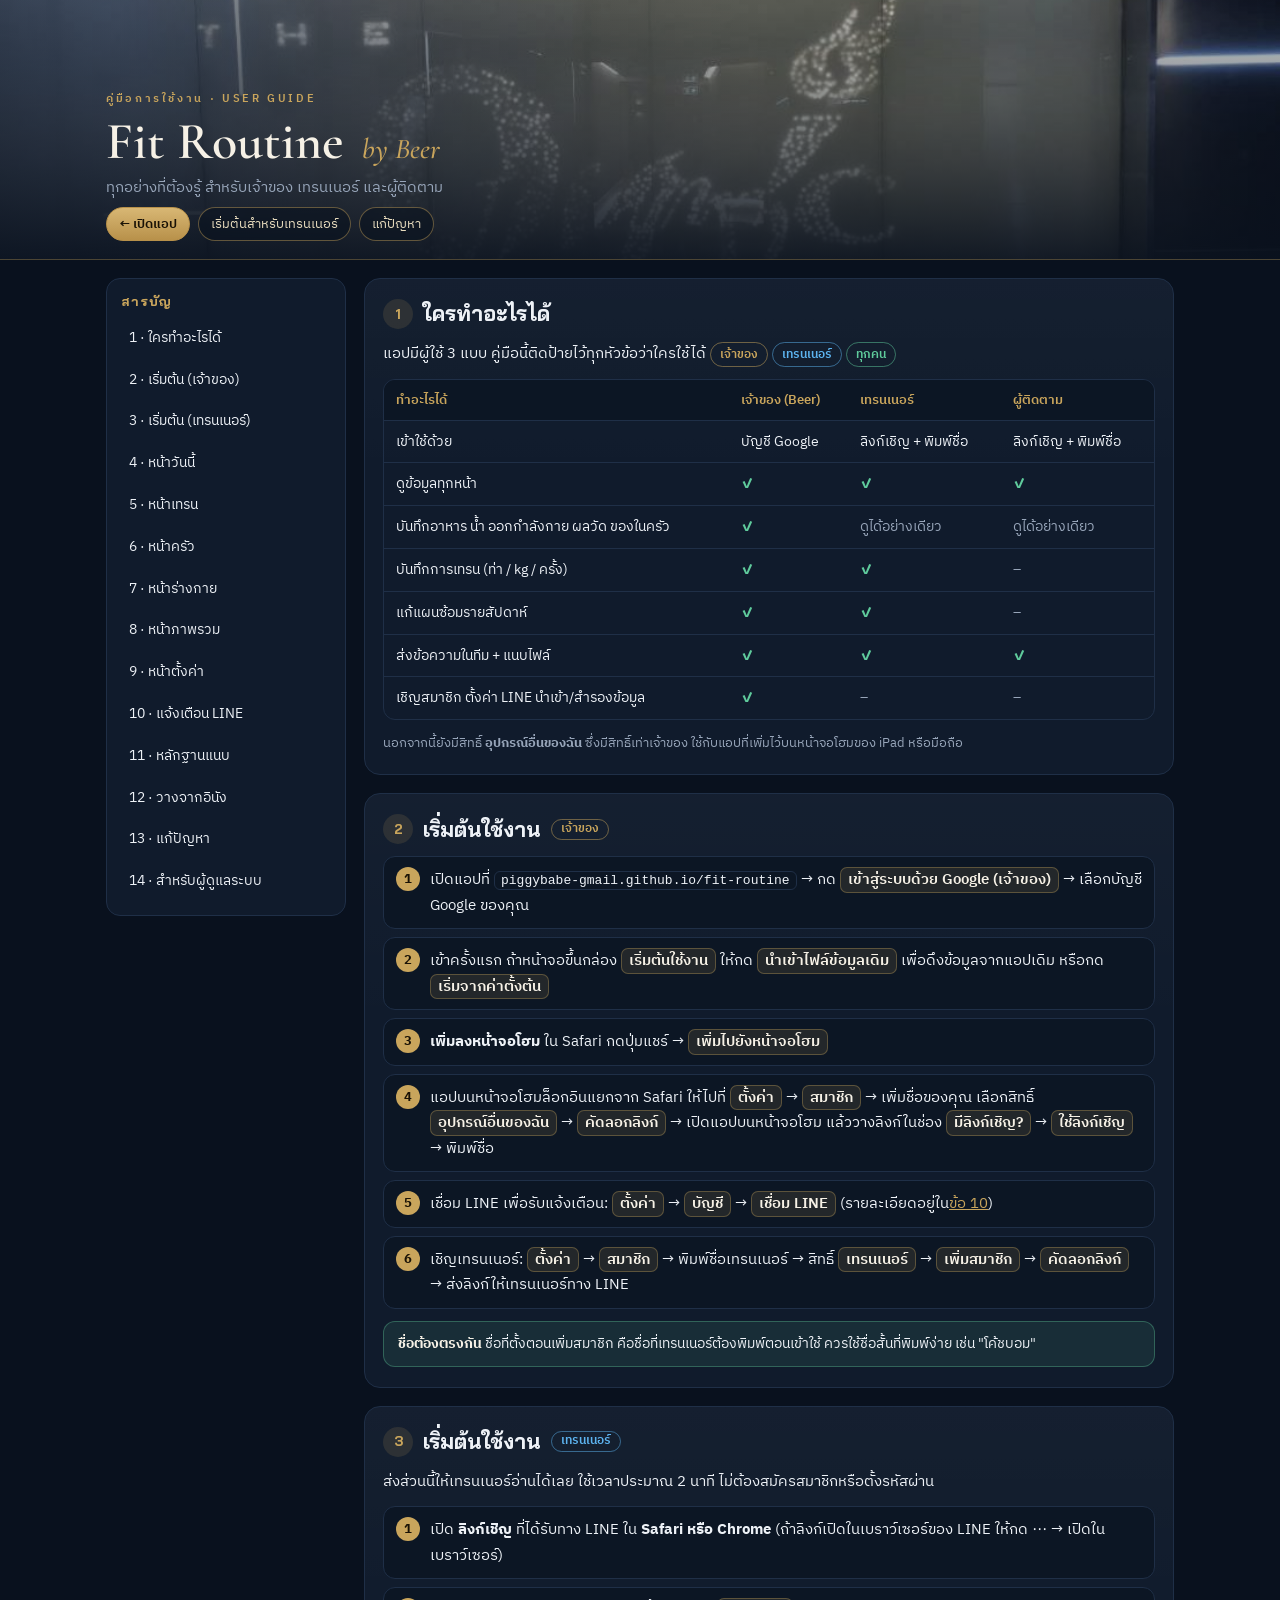
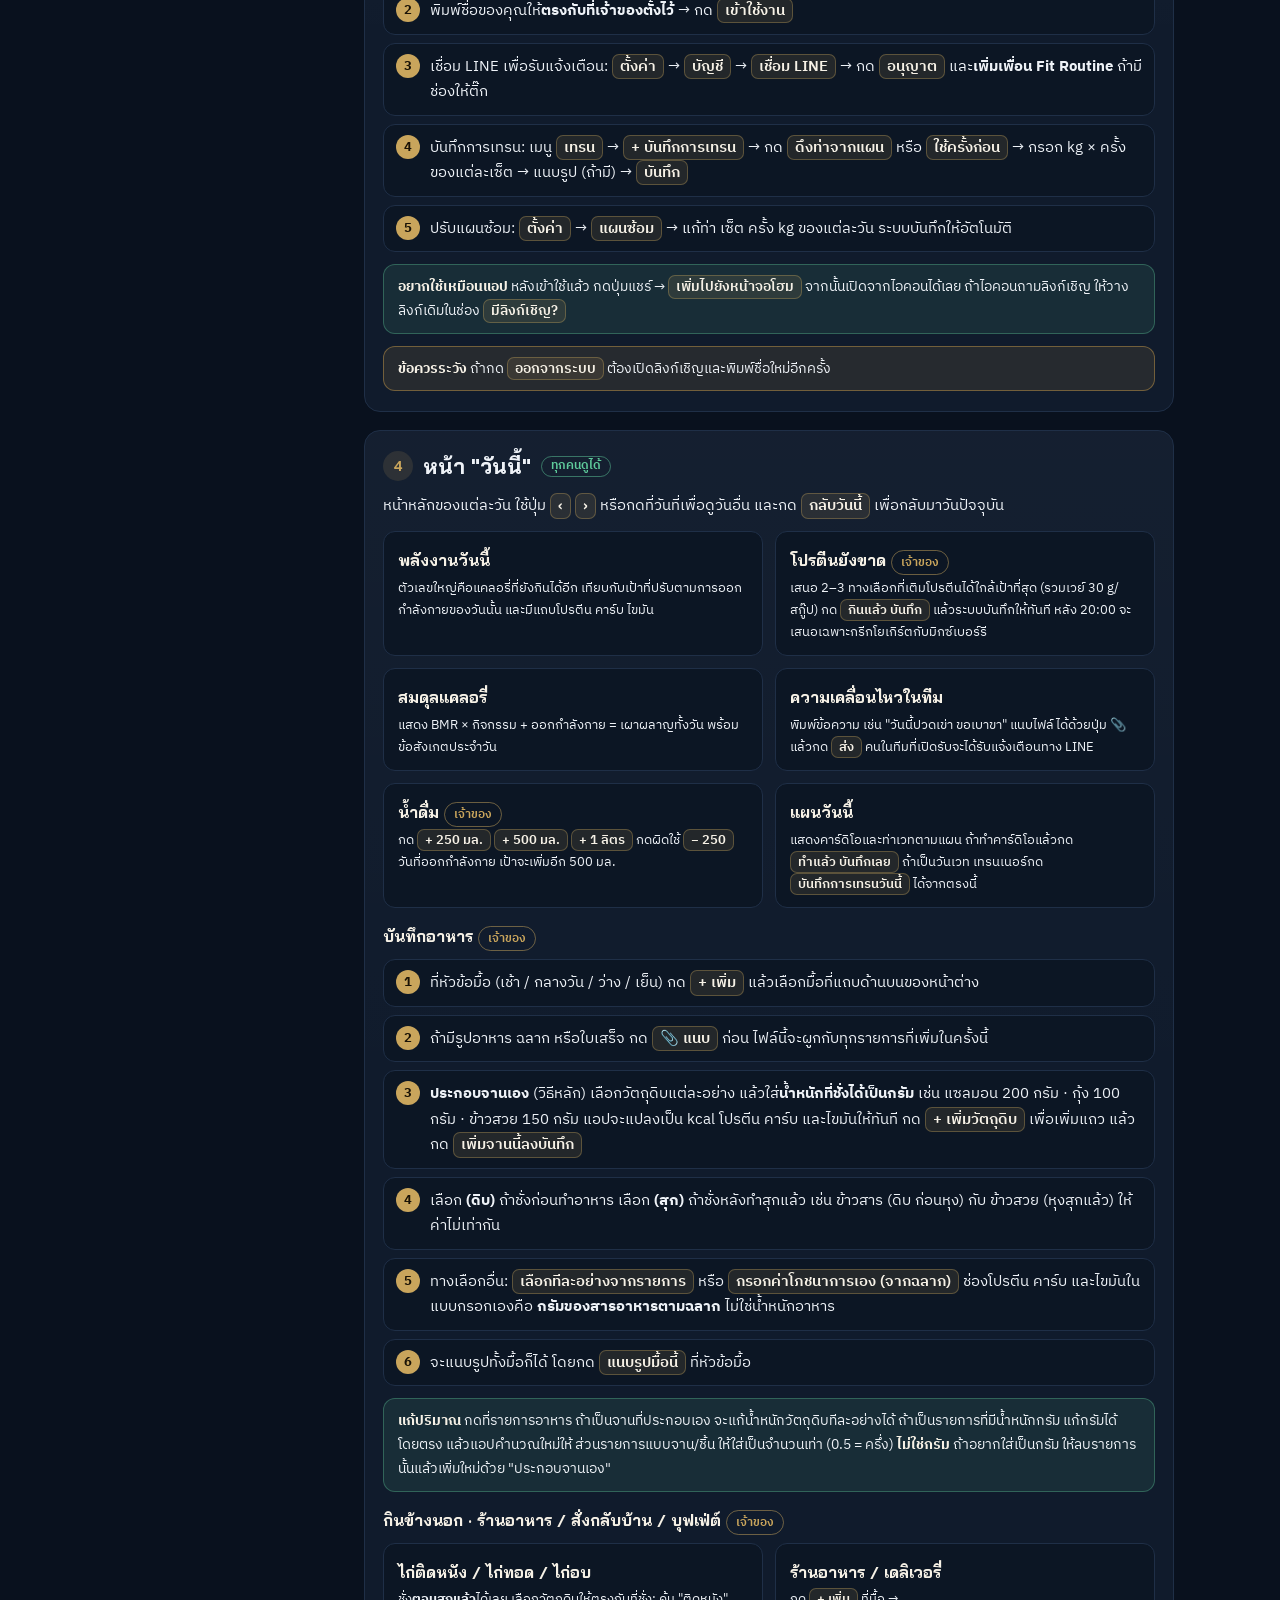
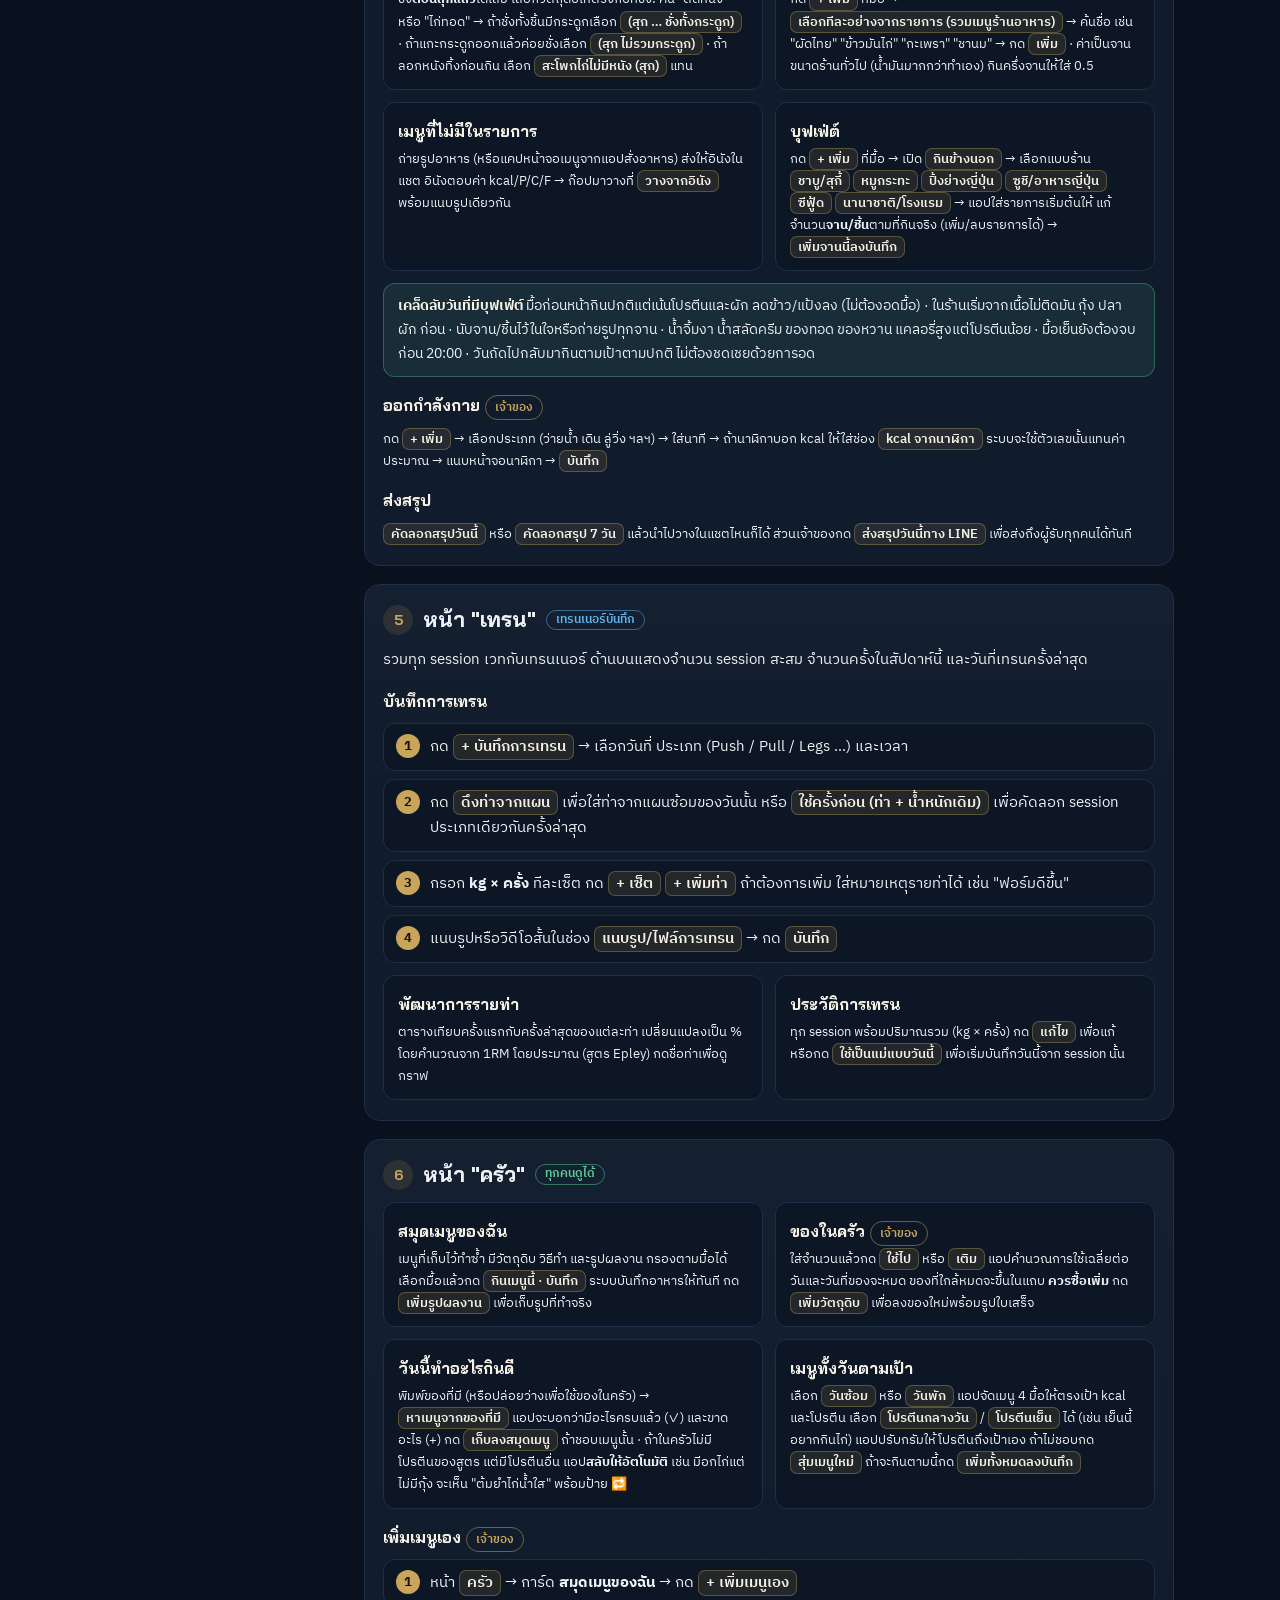
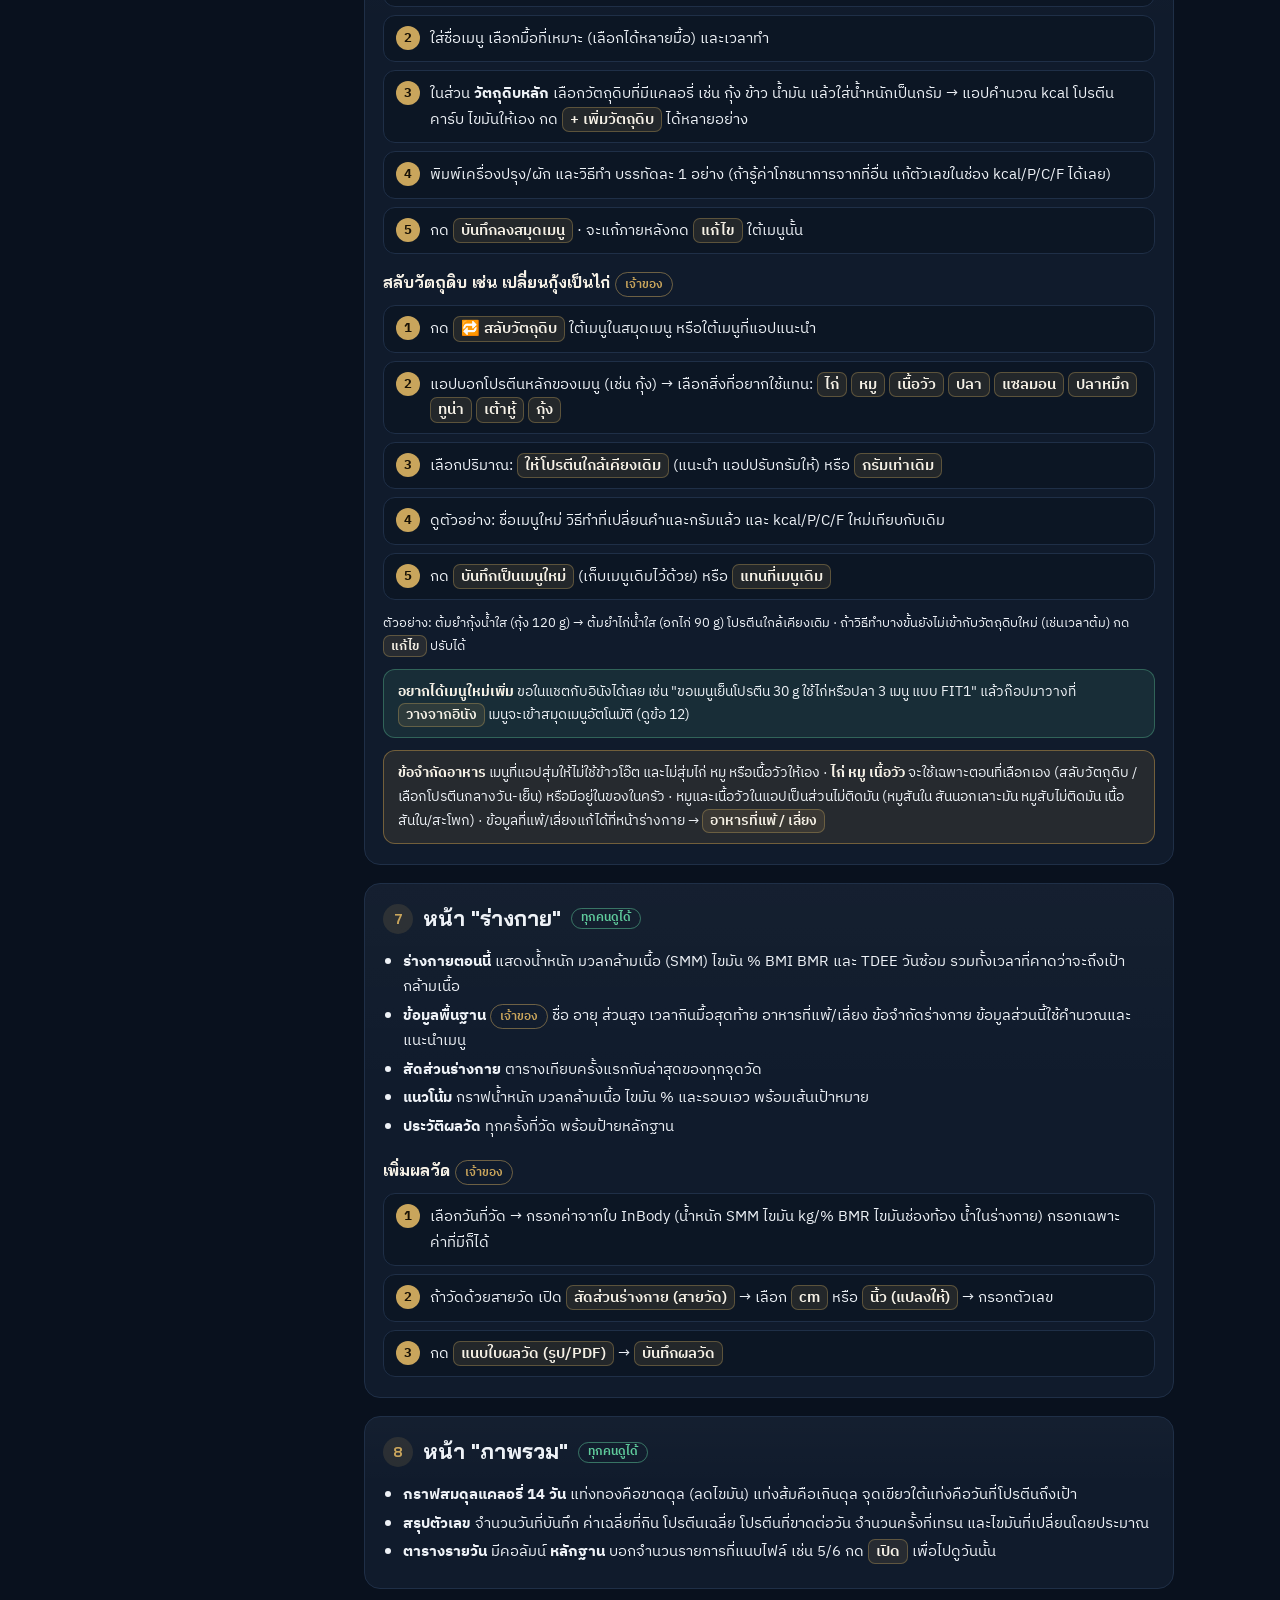
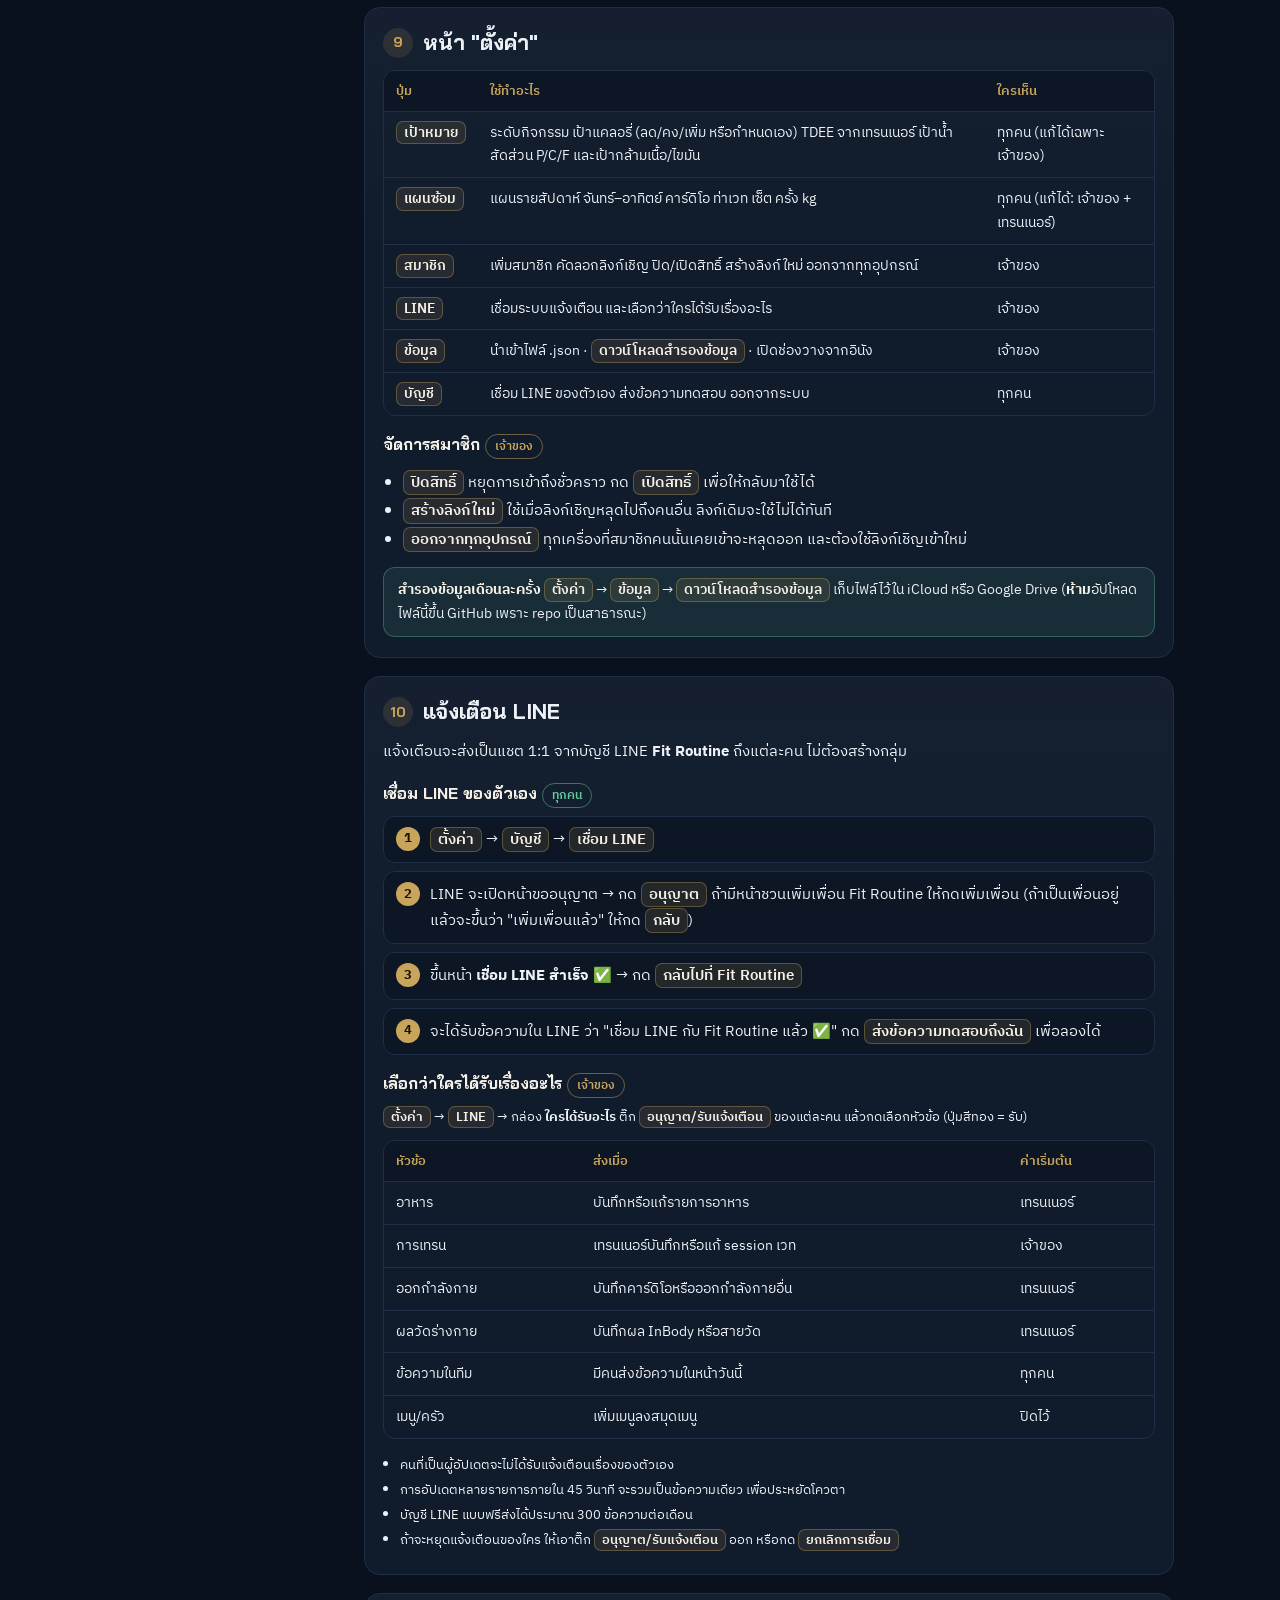
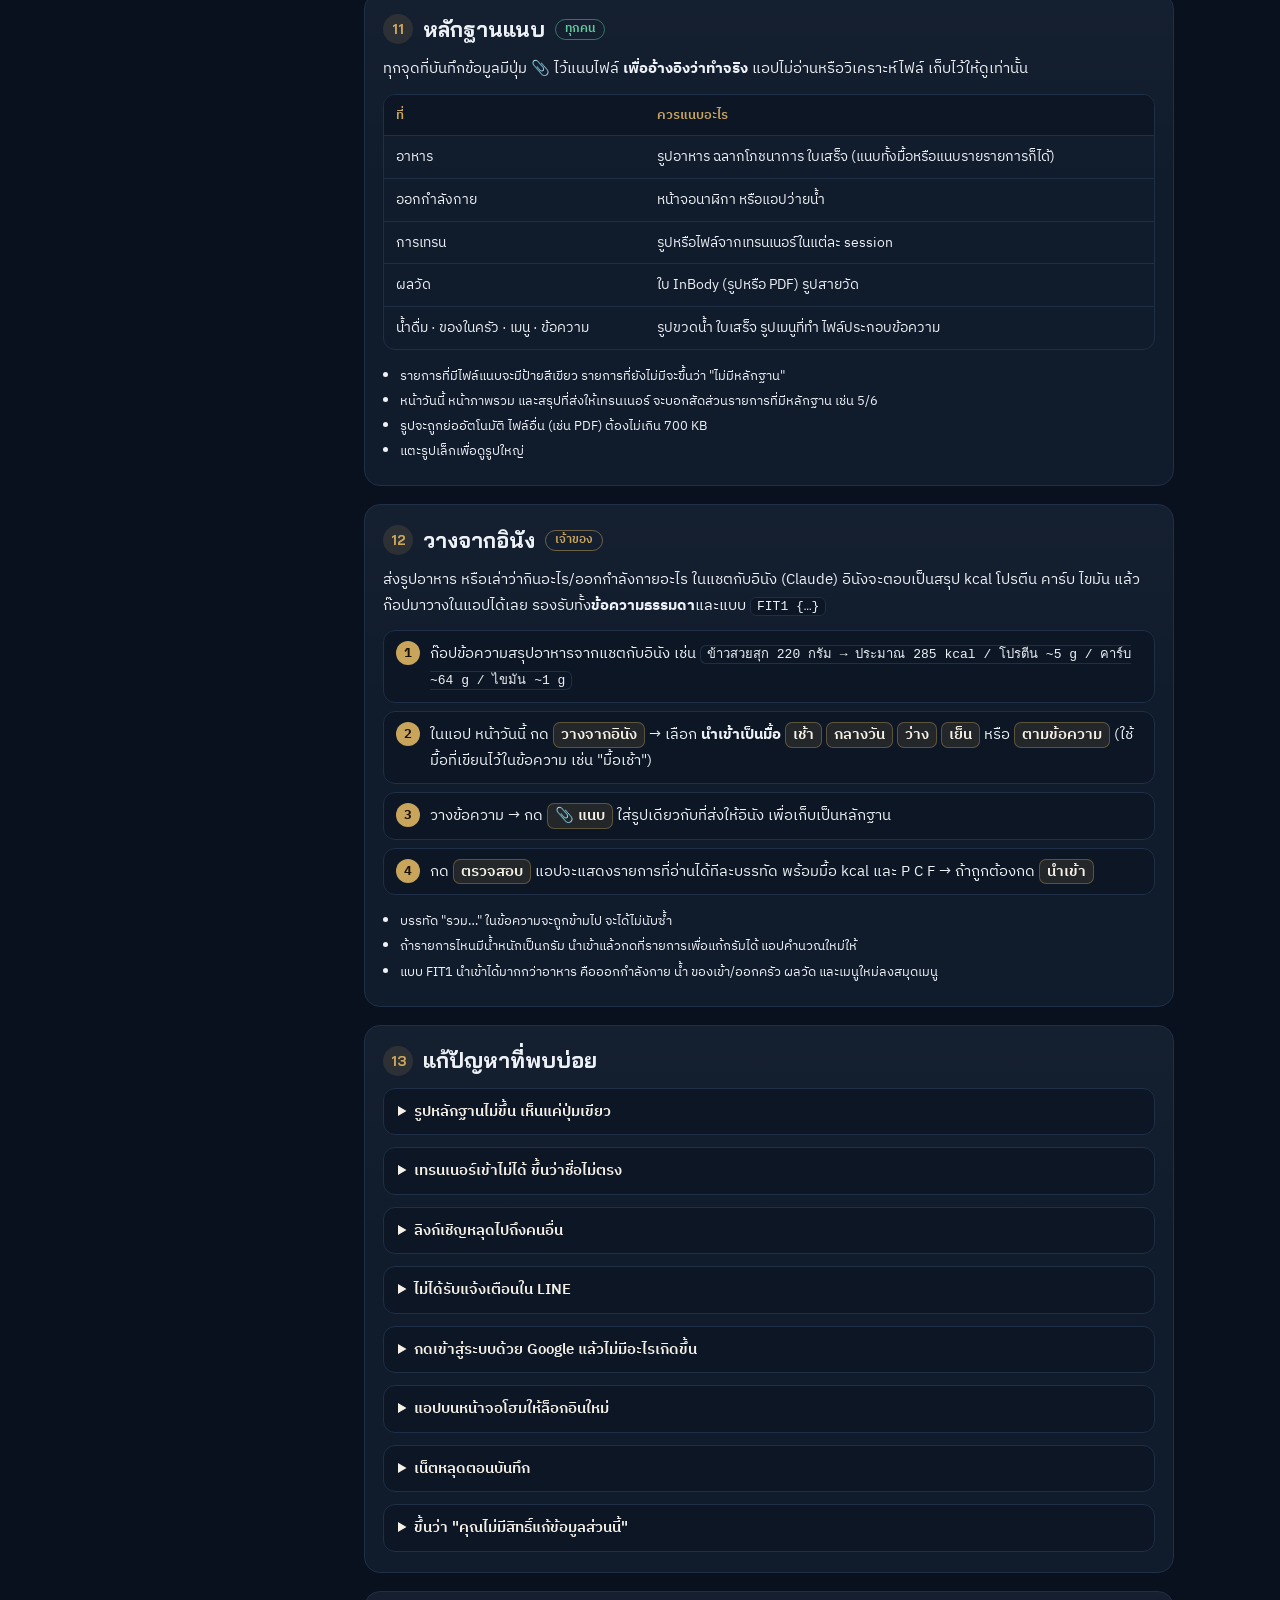
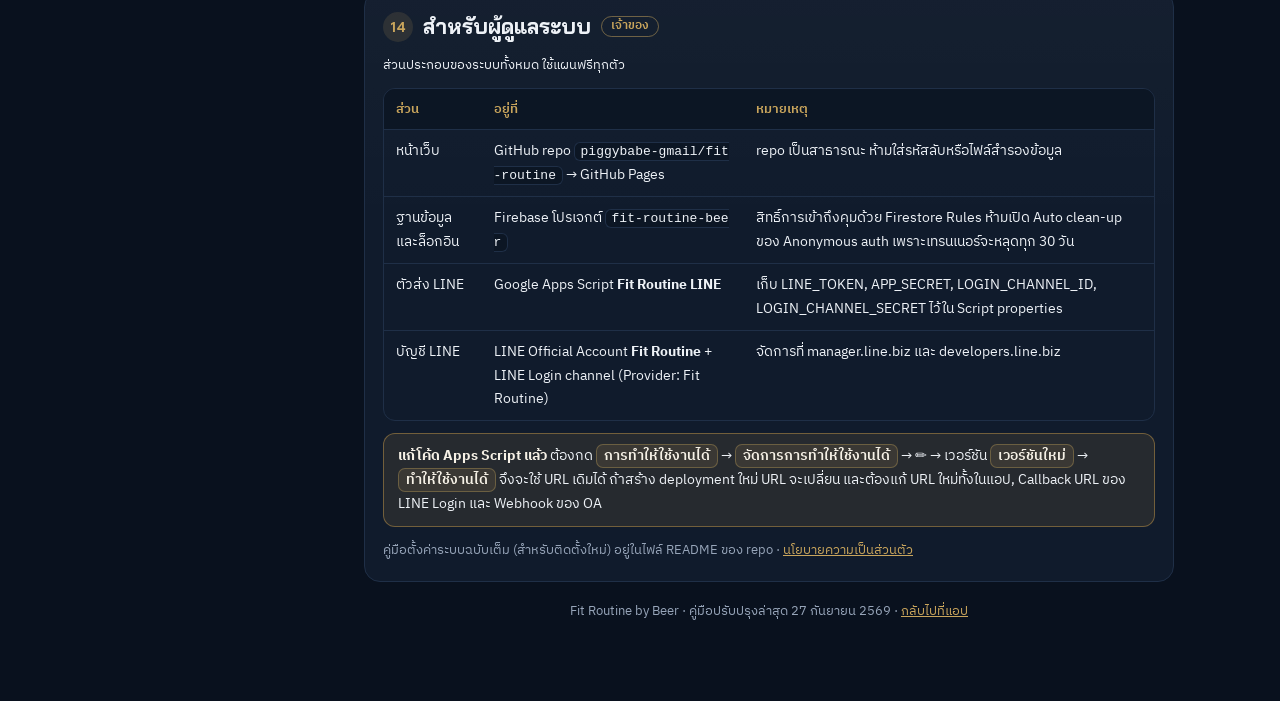
==== commit cf1f6f7a: "Add chicken-with-skin, fried chicken (cooked, with/without bone) ingredients and baked thigh recipe " ====
--- a/manual.html
+++ b/manual.html
@@ -202,6 +202,7 @@
       <div class="tip"><b>แก้ปริมาณ</b> กดที่รายการอาหาร ถ้าเป็นจานที่ประกอบเอง จะแก้น้ำหนักวัตถุดิบทีละอย่างได้ ถ้าเป็นรายการที่มีน้ำหนักกรัม แก้กรัมได้โดยตรง แล้วแอปคำนวณใหม่ให้ ส่วนรายการแบบจาน/ชิ้น ให้ใส่เป็นจำนวนเท่า (0.5 = ครึ่ง) <b>ไม่ใช่กรัม</b> ถ้าอยากใส่เป็นกรัม ให้ลบรายการนั้นแล้วเพิ่มใหม่ด้วย "ประกอบจานเอง"</div>
       <h3>กินข้างนอก · ร้านอาหาร / สั่งกลับบ้าน / บุฟเฟ่ต์ <span class="tag own">เจ้าของ</span></h3>
       <div class="grid">
+        <div class="box"><h3>ไก่ติดหนัง / ไก่ทอด / ไก่อบ</h3><p class="small">ชั่ง<b>ตอนสุกแล้ว</b>ได้เลย เลือกวัตถุดิบให้ตรงกับที่ชั่ง: ค้น "ติดหนัง" หรือ "ไก่ทอด" → ถ้าชั่งทั้งชิ้นมีกระดูกเลือก <span class="ui">(สุก … ชั่งทั้งกระดูก)</span> · ถ้าแกะกระดูกออกแล้วค่อยชั่งเลือก <span class="ui">(สุก ไม่รวมกระดูก)</span> · ถ้าลอกหนังทิ้งก่อนกิน เลือก <span class="ui">สะโพกไก่ไม่มีหนัง (สุก)</span> แทน</p></div>
         <div class="box"><h3>ร้านอาหาร / เดลิเวอรี่</h3><p class="small">กด <span class="ui">+ เพิ่ม</span> ที่มื้อ → <span class="ui">เลือกทีละอย่างจากรายการ (รวมเมนูร้านอาหาร)</span> → ค้นชื่อ เช่น "ผัดไทย" "ข้าวมันไก่" "กะเพรา" "ชานม" → กด <span class="ui">เพิ่ม</span> · ค่าเป็นจานขนาดร้านทั่วไป (น้ำมันมากกว่าทำเอง) กินครึ่งจานให้ใส่ 0.5</p></div>
         <div class="box"><h3>เมนูที่ไม่มีในรายการ</h3><p class="small">ถ่ายรูปอาหาร (หรือแคปหน้าจอเมนูจากแอปสั่งอาหาร) ส่งให้อินังในแชต อินังตอบค่า kcal/P/C/F → ก๊อปมาวางที่ <span class="ui">วางจากอินัง</span> พร้อมแนบรูปเดียวกัน</p></div>
         <div class="box"><h3>บุฟเฟ่ต์</h3><p class="small">กด <span class="ui">+ เพิ่ม</span> ที่มื้อ → เปิด <span class="ui">กินข้างนอก</span> → เลือกแบบร้าน <span class="ui">ชาบู/สุกี้</span> <span class="ui">หมูกระทะ</span> <span class="ui">ปิ้งย่างญี่ปุ่น</span> <span class="ui">ซูชิ/อาหารญี่ปุ่น</span> <span class="ui">ซีฟู้ด</span> <span class="ui">นานาชาติ/โรงแรม</span> → แอปใส่รายการเริ่มต้นให้ แก้จำนวน<b>จาน/ชิ้น</b>ตามที่กินจริง (เพิ่ม/ลบรายการได้) → <span class="ui">เพิ่มจานนี้ลงบันทึก</span></p></div>
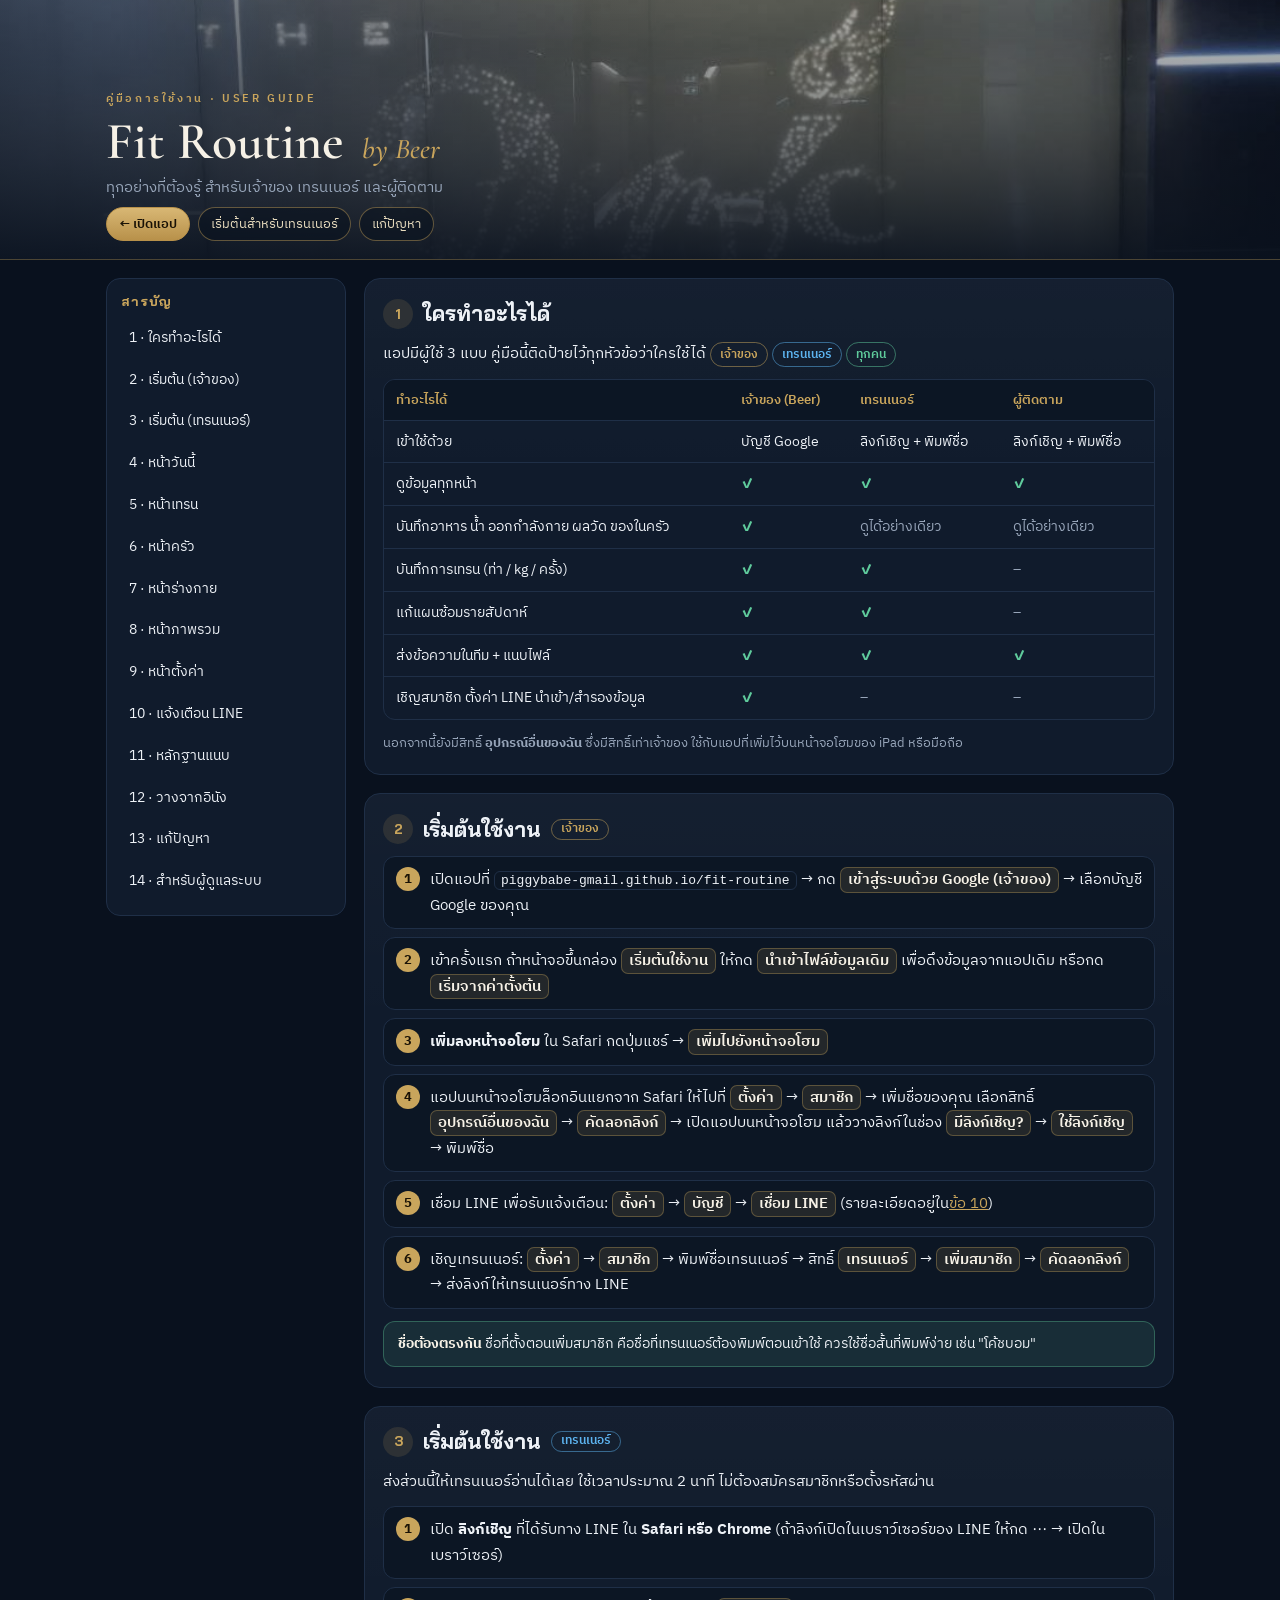
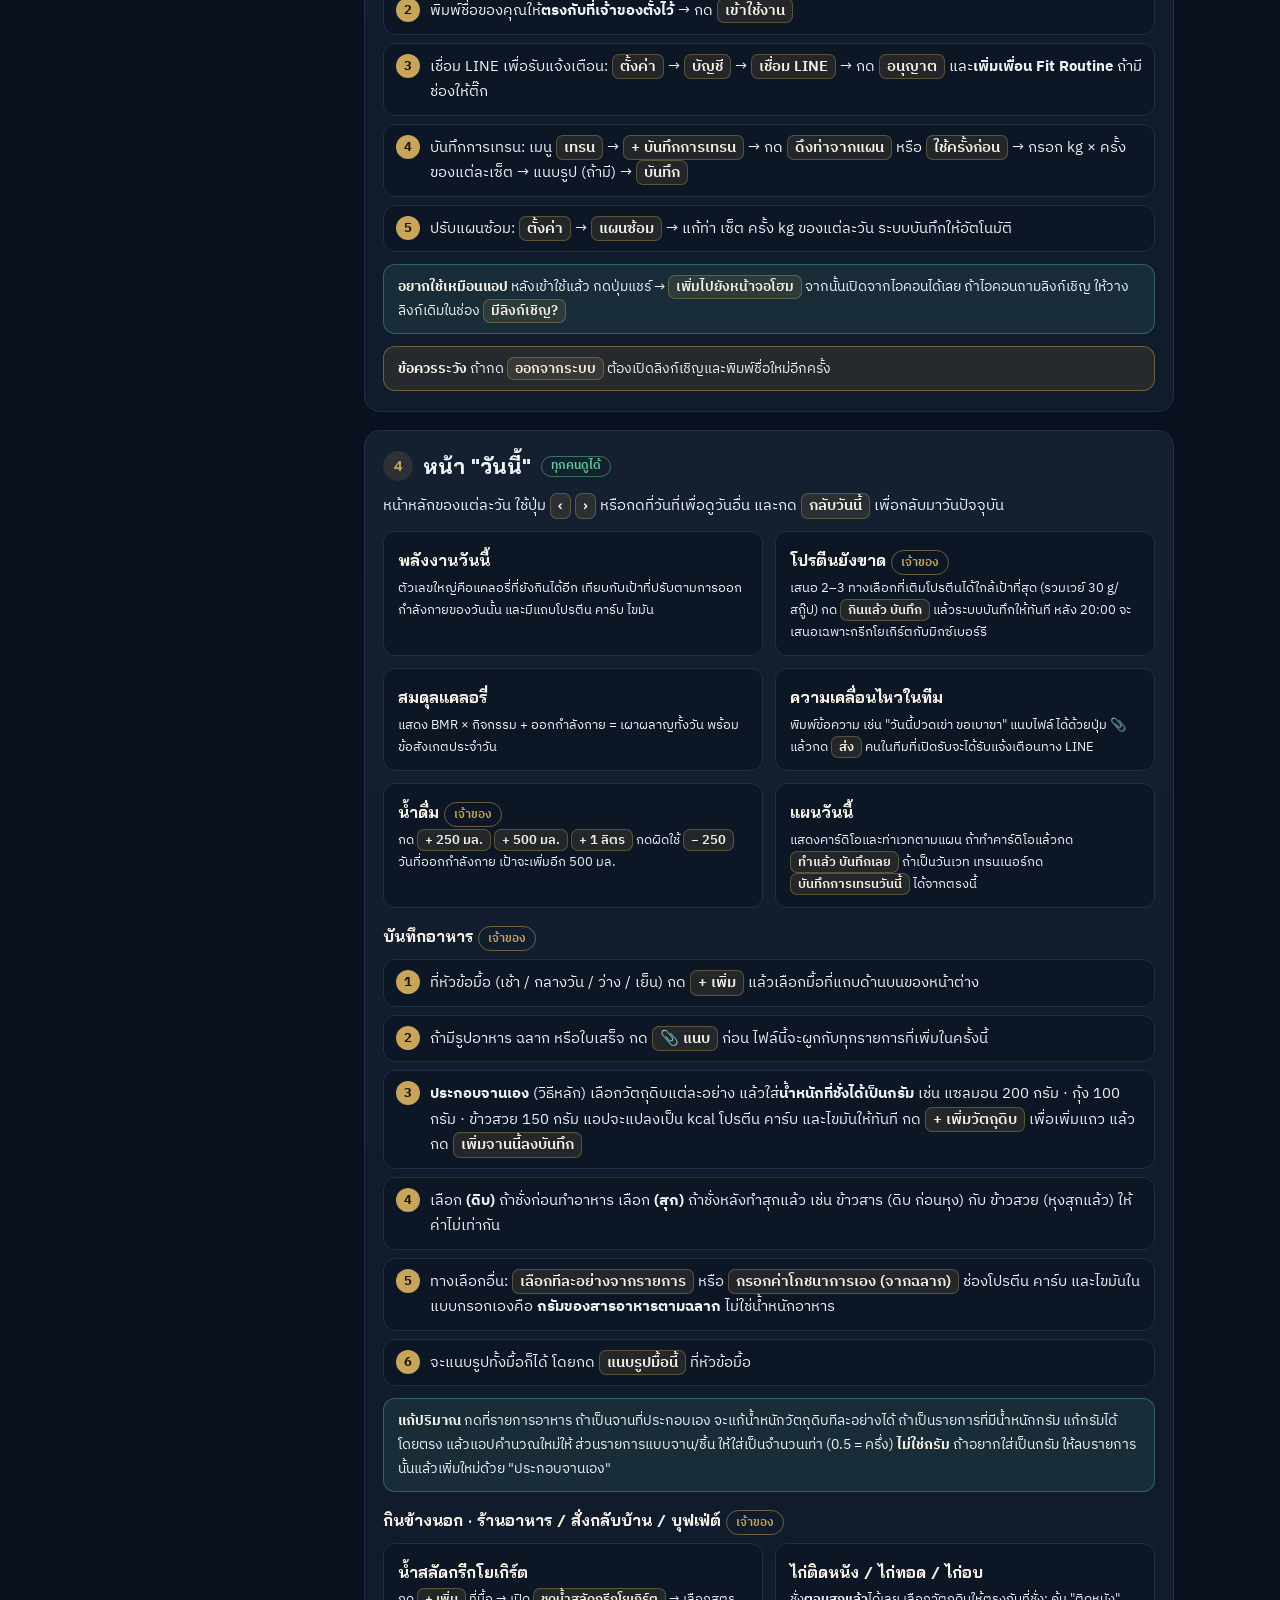
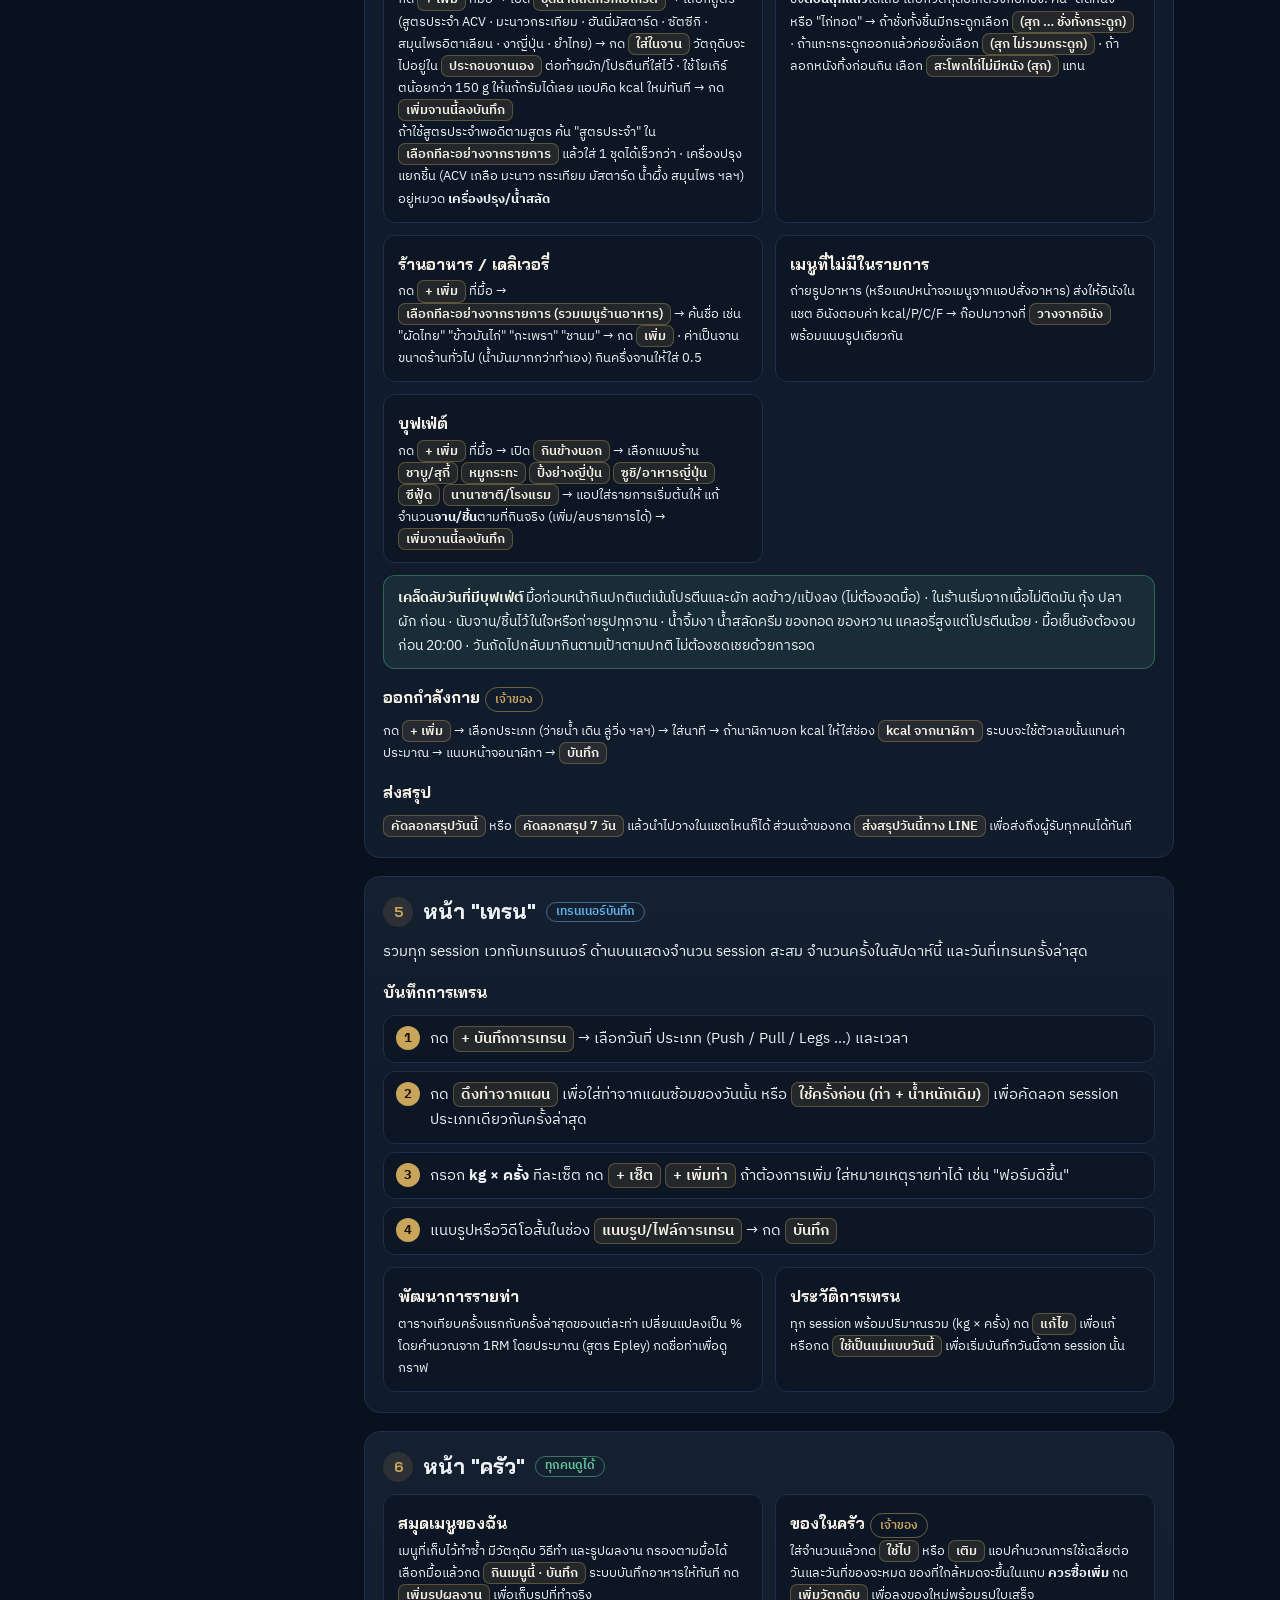
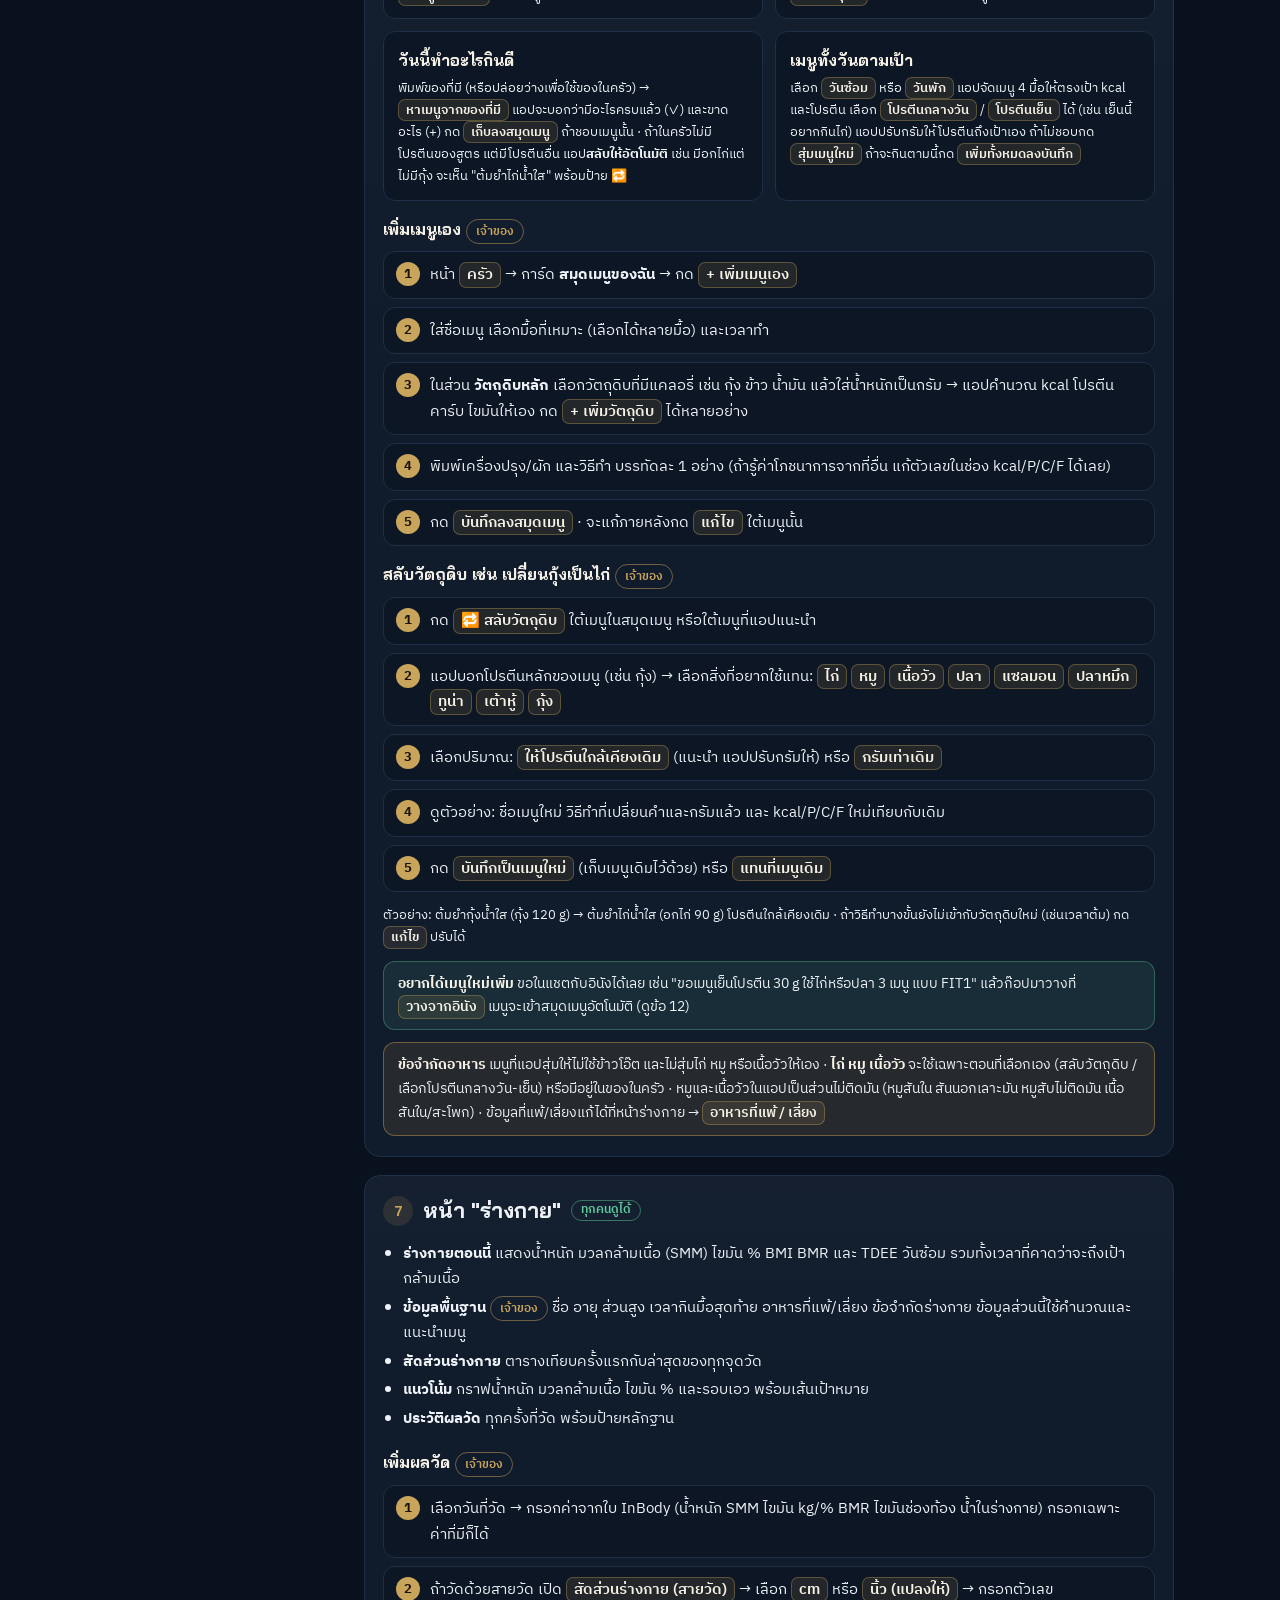
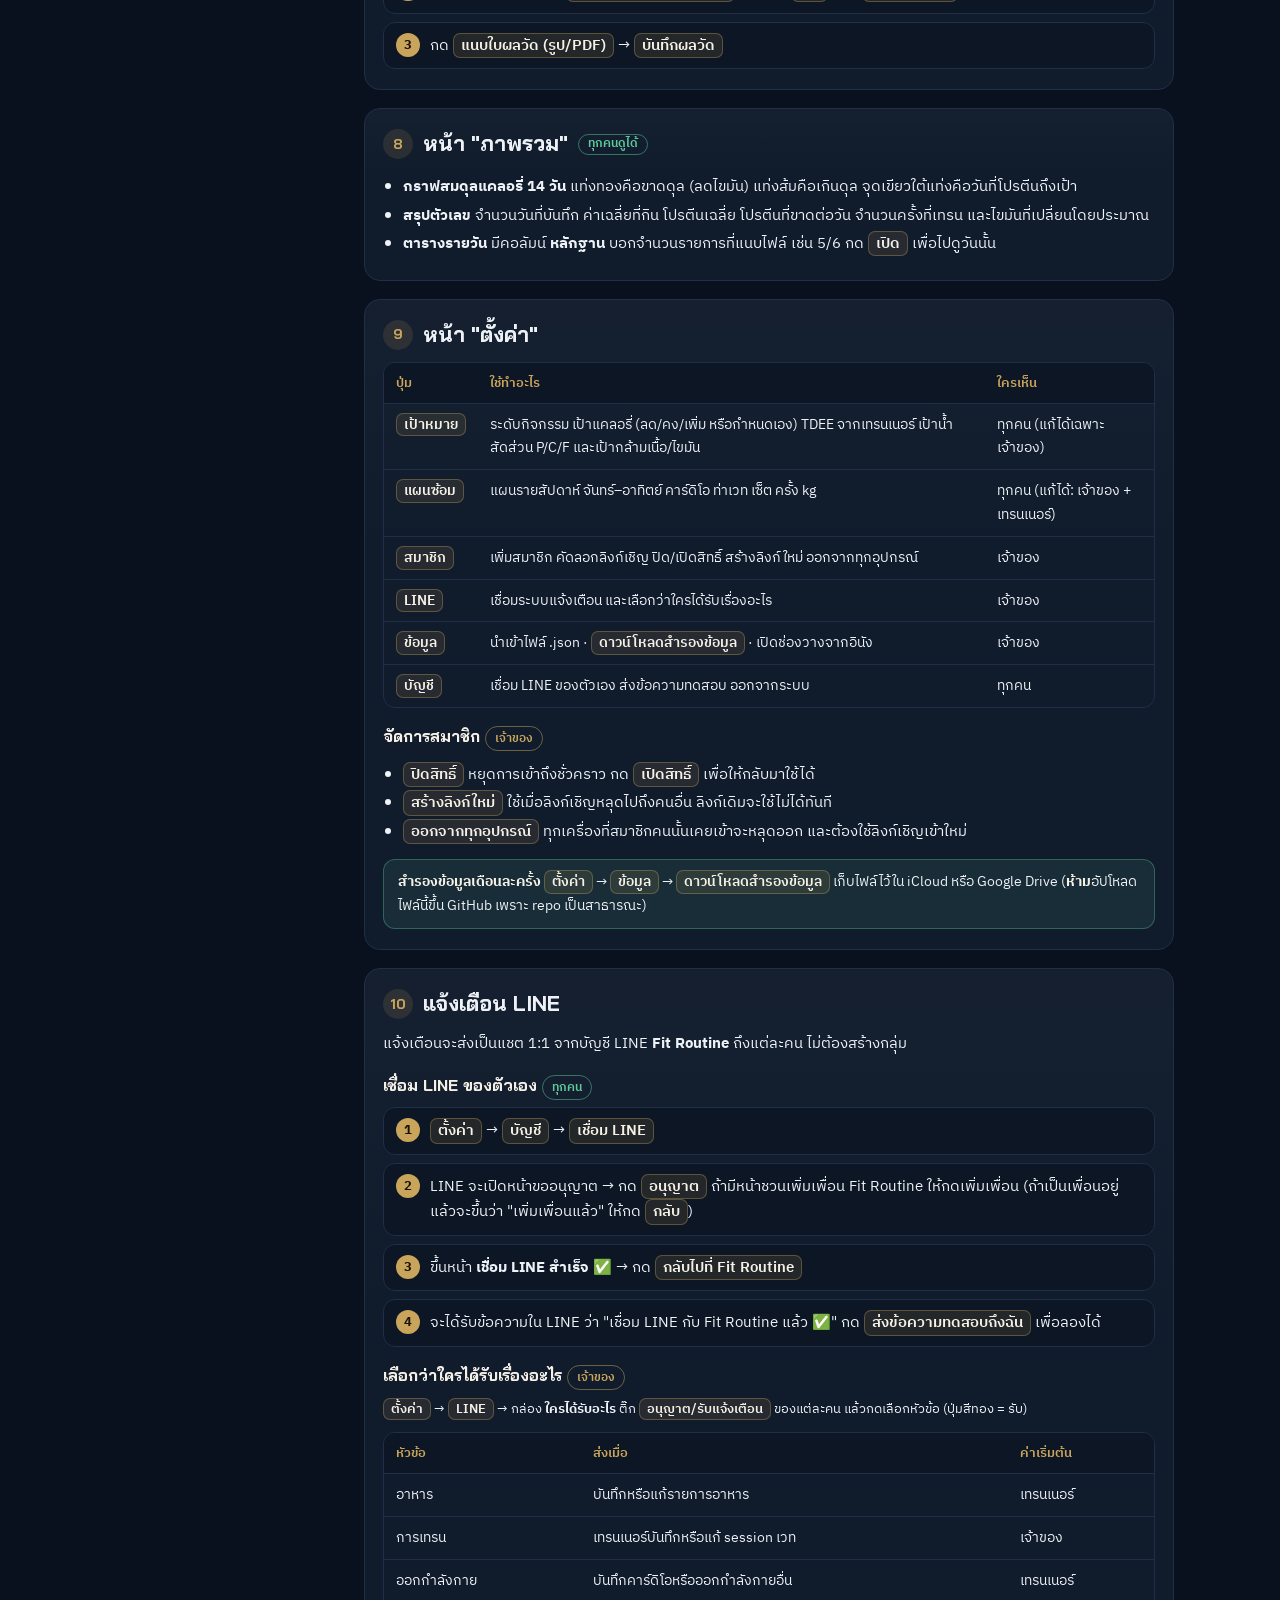
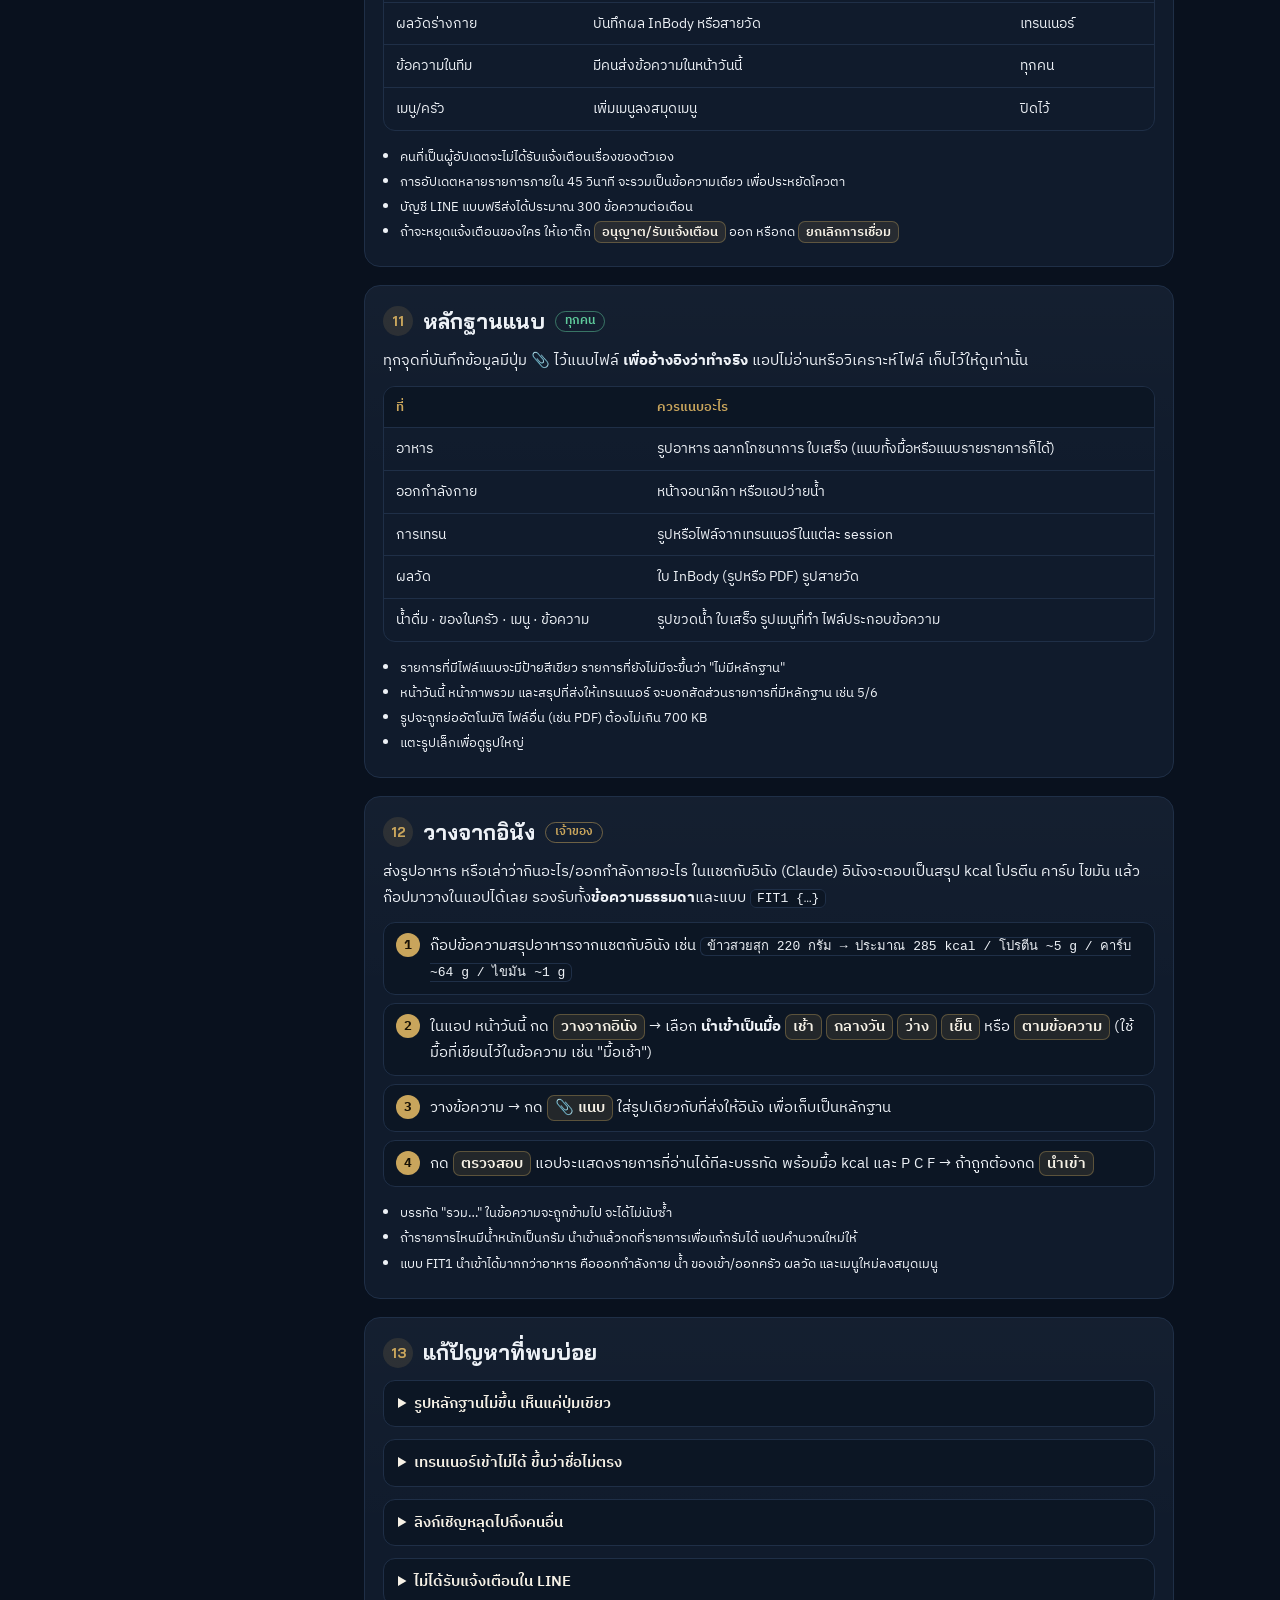
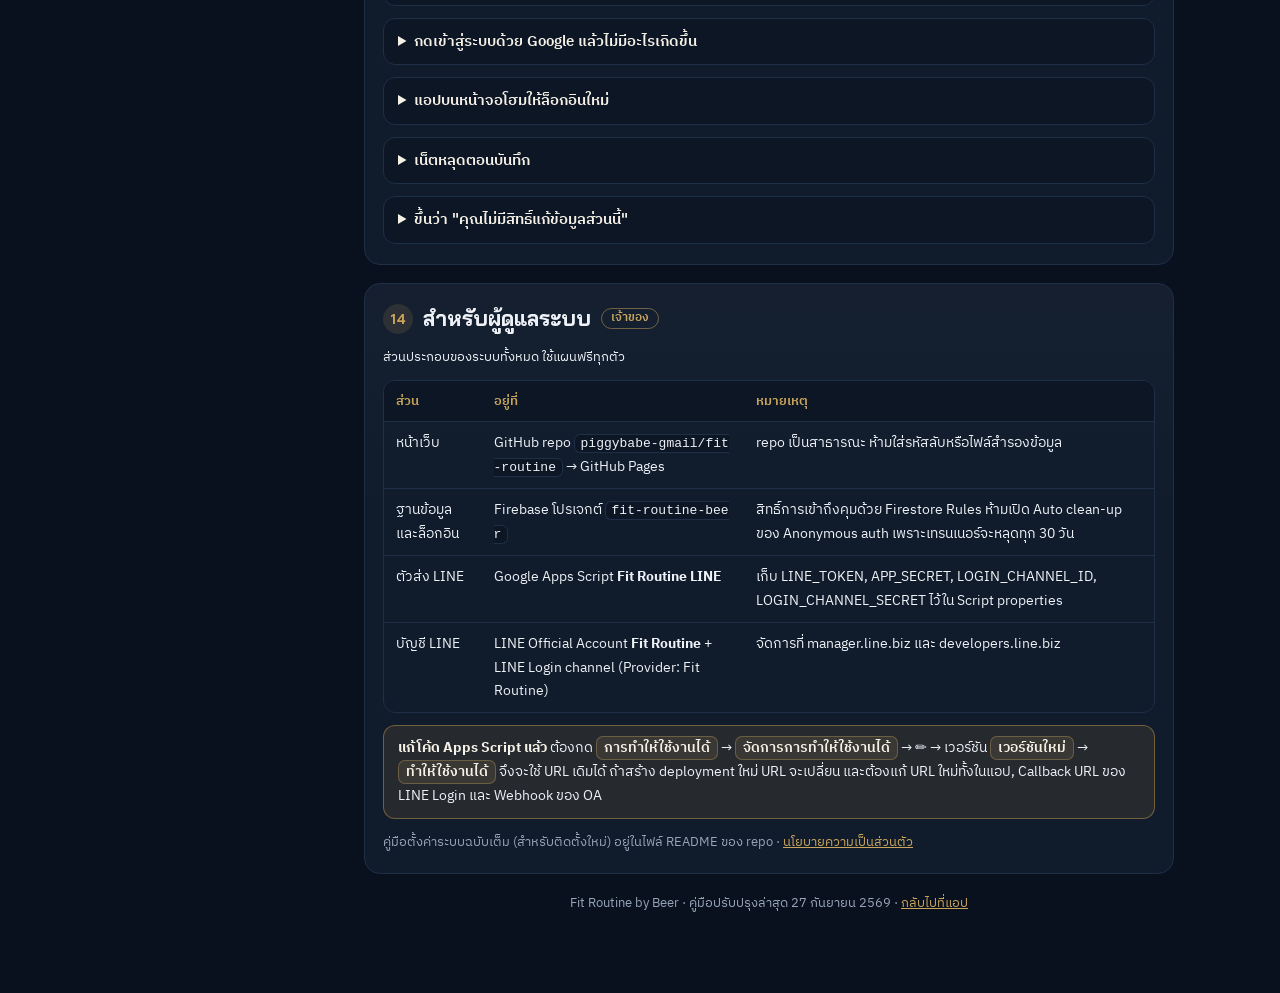
==== commit 3be9480f: "Add Greek-yogurt dressing presets, seasoning ingredients and manual section Co-Authored-By: Claude O" ====
--- a/manual.html
+++ b/manual.html
@@ -202,6 +202,7 @@
       <div class="tip"><b>แก้ปริมาณ</b> กดที่รายการอาหาร ถ้าเป็นจานที่ประกอบเอง จะแก้น้ำหนักวัตถุดิบทีละอย่างได้ ถ้าเป็นรายการที่มีน้ำหนักกรัม แก้กรัมได้โดยตรง แล้วแอปคำนวณใหม่ให้ ส่วนรายการแบบจาน/ชิ้น ให้ใส่เป็นจำนวนเท่า (0.5 = ครึ่ง) <b>ไม่ใช่กรัม</b> ถ้าอยากใส่เป็นกรัม ให้ลบรายการนั้นแล้วเพิ่มใหม่ด้วย "ประกอบจานเอง"</div>
       <h3>กินข้างนอก · ร้านอาหาร / สั่งกลับบ้าน / บุฟเฟ่ต์ <span class="tag own">เจ้าของ</span></h3>
       <div class="grid">
+        <div class="box"><h3>น้ำสลัดกรีกโยเกิร์ต</h3><p class="small">กด <span class="ui">+ เพิ่ม</span> ที่มื้อ → เปิด <span class="ui">ชุดน้ำสลัดกรีกโยเกิร์ต</span> → เลือกสูตร (สูตรประจำ ACV · มะนาวกระเทียม · ฮันนี่มัสตาร์ด · ซัตซีกิ · สมุนไพรอิตาเลียน · งาญี่ปุ่น · ยำไทย) → กด <span class="ui">ใส่ในจาน</span> วัตถุดิบจะไปอยู่ใน <span class="ui">ประกอบจานเอง</span> ต่อท้ายผัก/โปรตีนที่ใส่ไว้ · ใช้โยเกิร์ตน้อยกว่า 150 g ให้แก้กรัมได้เลย แอปคิด kcal ใหม่ทันที → กด <span class="ui">เพิ่มจานนี้ลงบันทึก</span><br>ถ้าใช้สูตรประจำพอดีตามสูตร ค้น "สูตรประจำ" ใน <span class="ui">เลือกทีละอย่างจากรายการ</span> แล้วใส่ 1 ชุดได้เร็วกว่า · เครื่องปรุงแยกชิ้น (ACV เกลือ มะนาว กระเทียม มัสตาร์ด น้ำผึ้ง สมุนไพร ฯลฯ) อยู่หมวด <b>เครื่องปรุง/น้ำสลัด</b></p></div>
         <div class="box"><h3>ไก่ติดหนัง / ไก่ทอด / ไก่อบ</h3><p class="small">ชั่ง<b>ตอนสุกแล้ว</b>ได้เลย เลือกวัตถุดิบให้ตรงกับที่ชั่ง: ค้น "ติดหนัง" หรือ "ไก่ทอด" → ถ้าชั่งทั้งชิ้นมีกระดูกเลือก <span class="ui">(สุก … ชั่งทั้งกระดูก)</span> · ถ้าแกะกระดูกออกแล้วค่อยชั่งเลือก <span class="ui">(สุก ไม่รวมกระดูก)</span> · ถ้าลอกหนังทิ้งก่อนกิน เลือก <span class="ui">สะโพกไก่ไม่มีหนัง (สุก)</span> แทน</p></div>
         <div class="box"><h3>ร้านอาหาร / เดลิเวอรี่</h3><p class="small">กด <span class="ui">+ เพิ่ม</span> ที่มื้อ → <span class="ui">เลือกทีละอย่างจากรายการ (รวมเมนูร้านอาหาร)</span> → ค้นชื่อ เช่น "ผัดไทย" "ข้าวมันไก่" "กะเพรา" "ชานม" → กด <span class="ui">เพิ่ม</span> · ค่าเป็นจานขนาดร้านทั่วไป (น้ำมันมากกว่าทำเอง) กินครึ่งจานให้ใส่ 0.5</p></div>
         <div class="box"><h3>เมนูที่ไม่มีในรายการ</h3><p class="small">ถ่ายรูปอาหาร (หรือแคปหน้าจอเมนูจากแอปสั่งอาหาร) ส่งให้อินังในแชต อินังตอบค่า kcal/P/C/F → ก๊อปมาวางที่ <span class="ui">วางจากอินัง</span> พร้อมแนบรูปเดียวกัน</p></div>
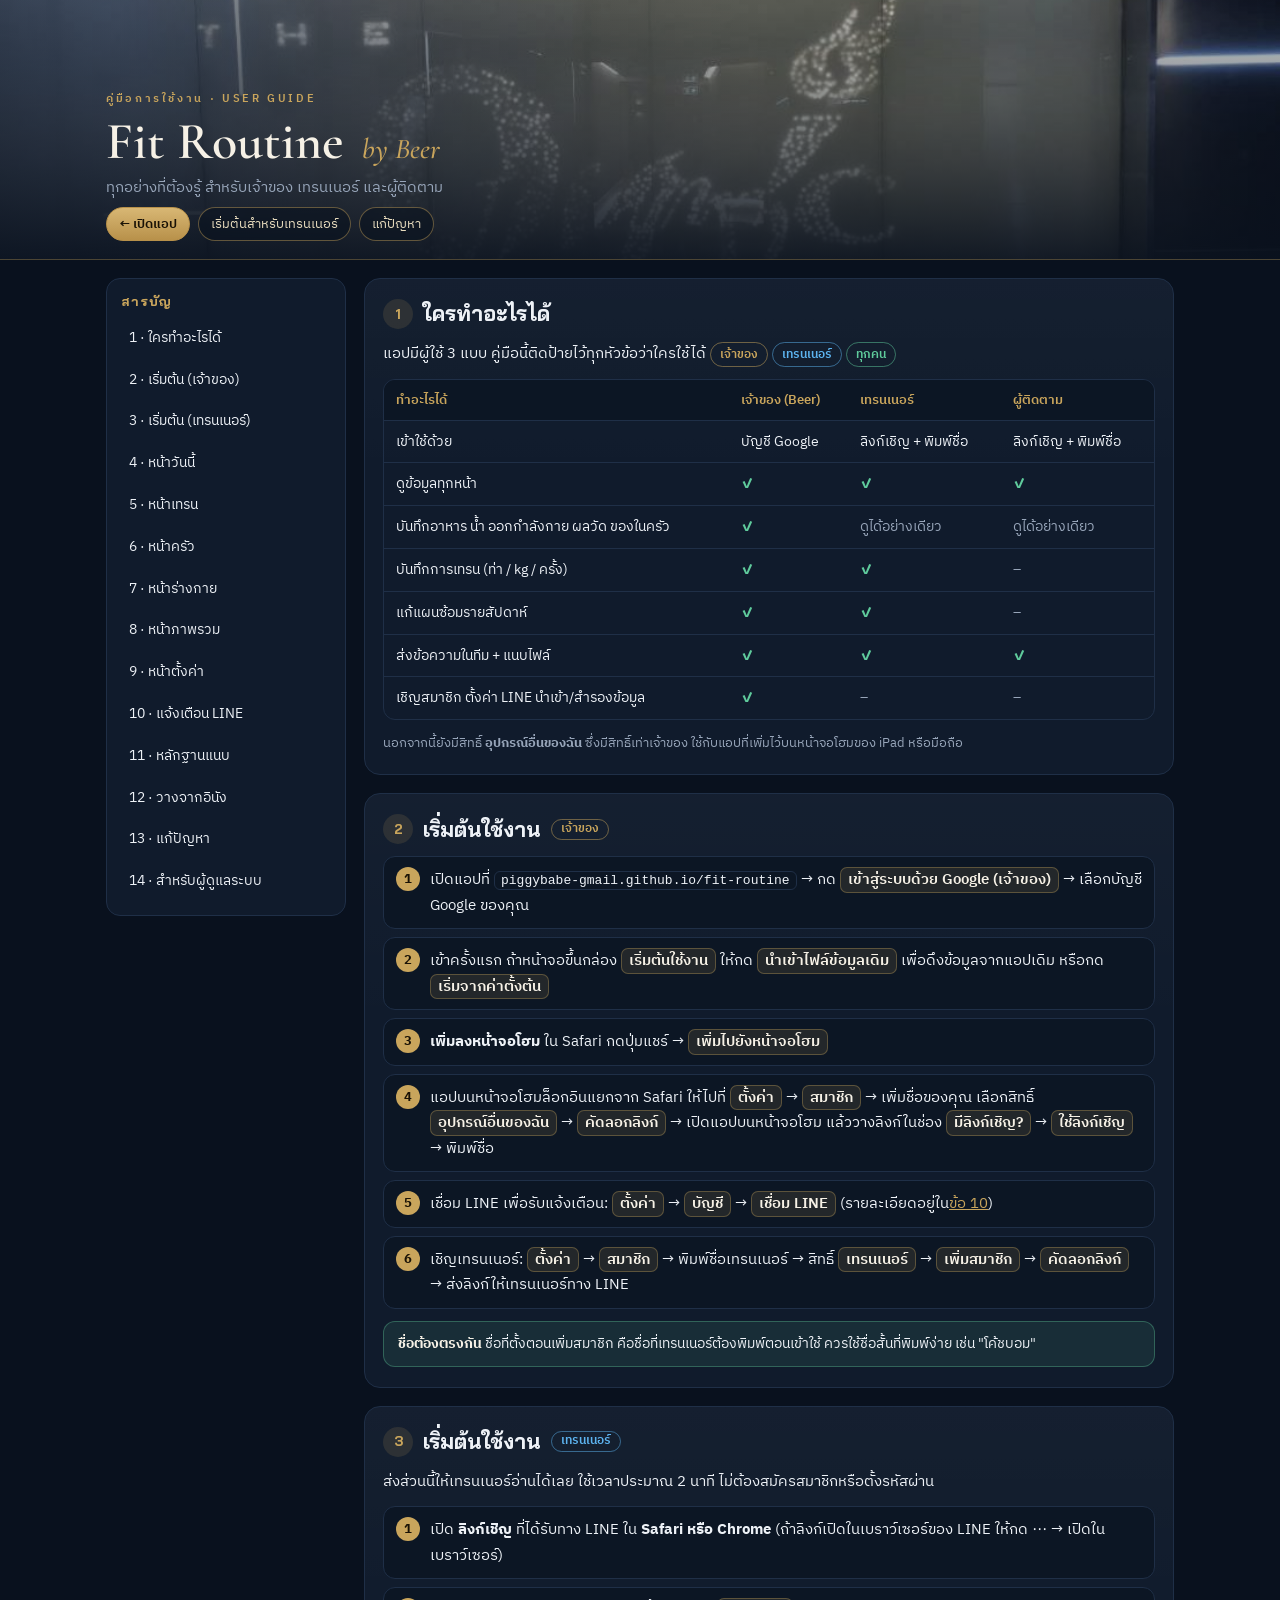
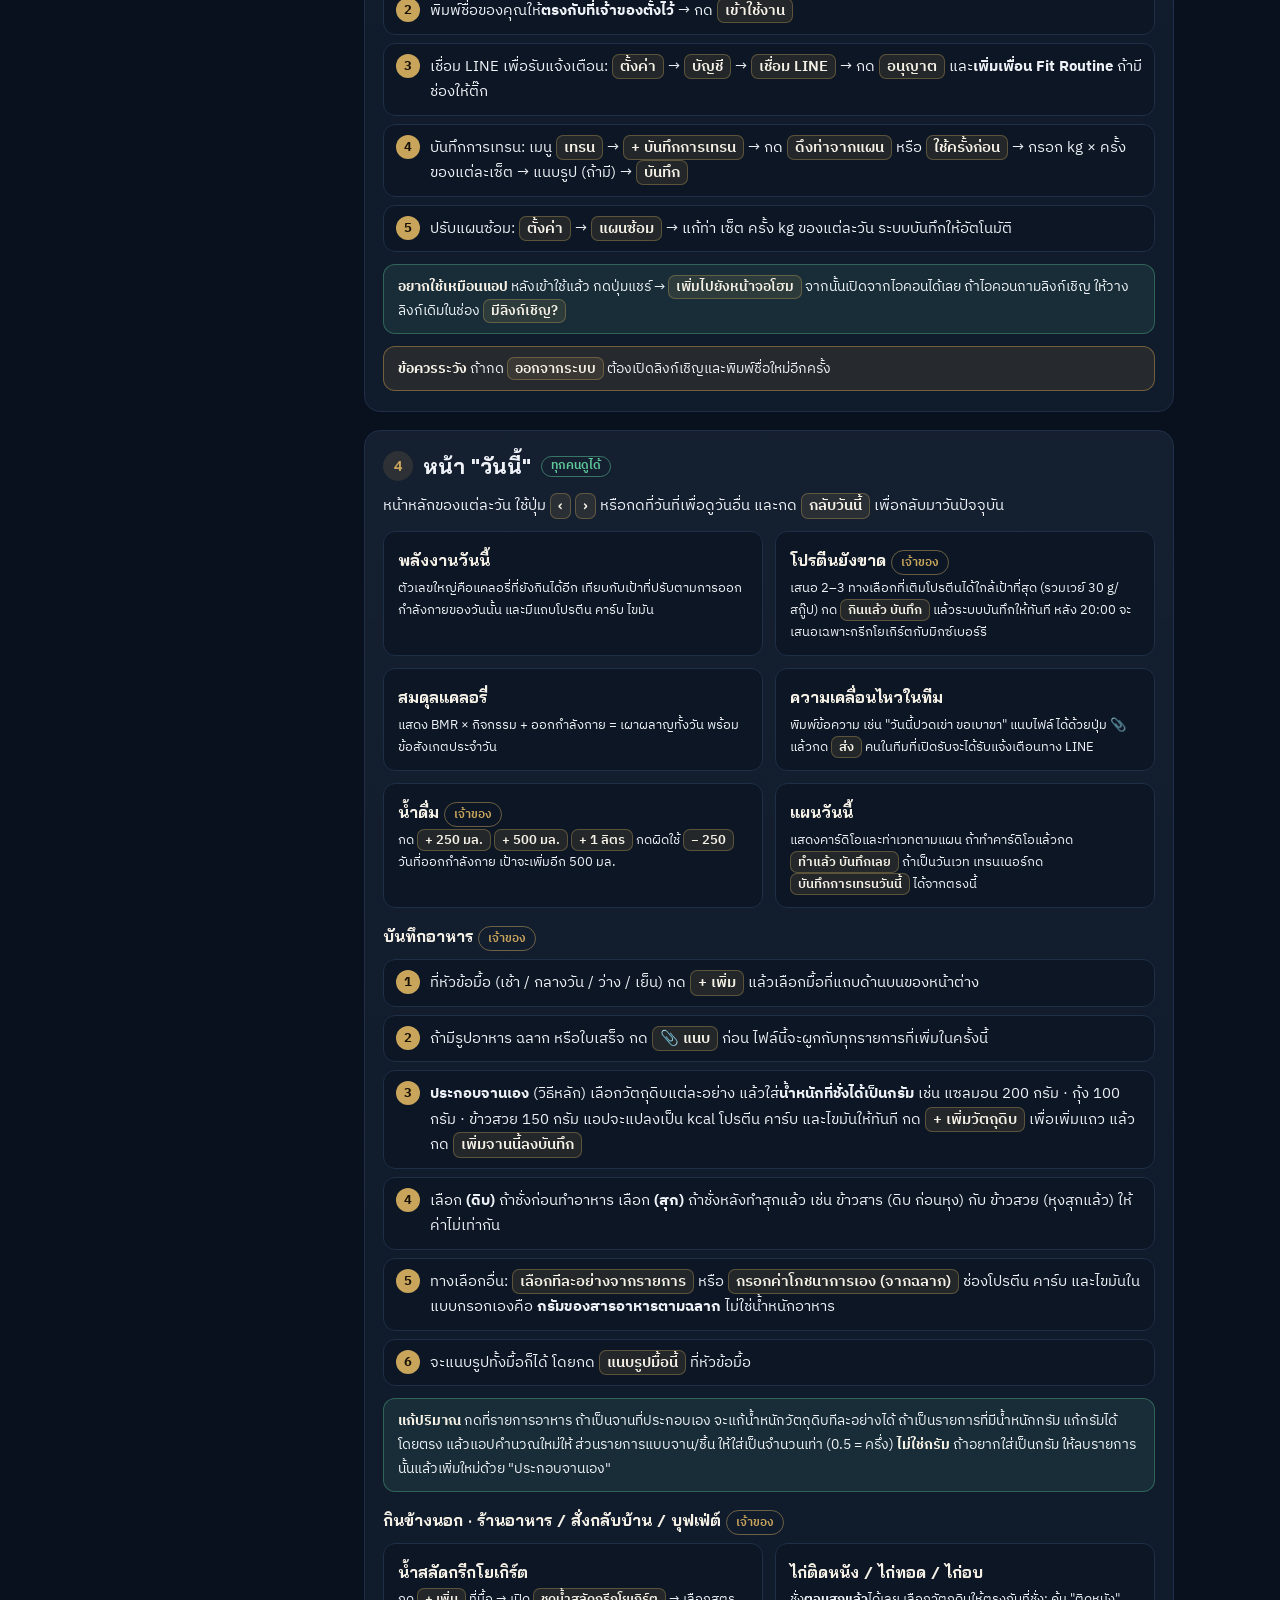
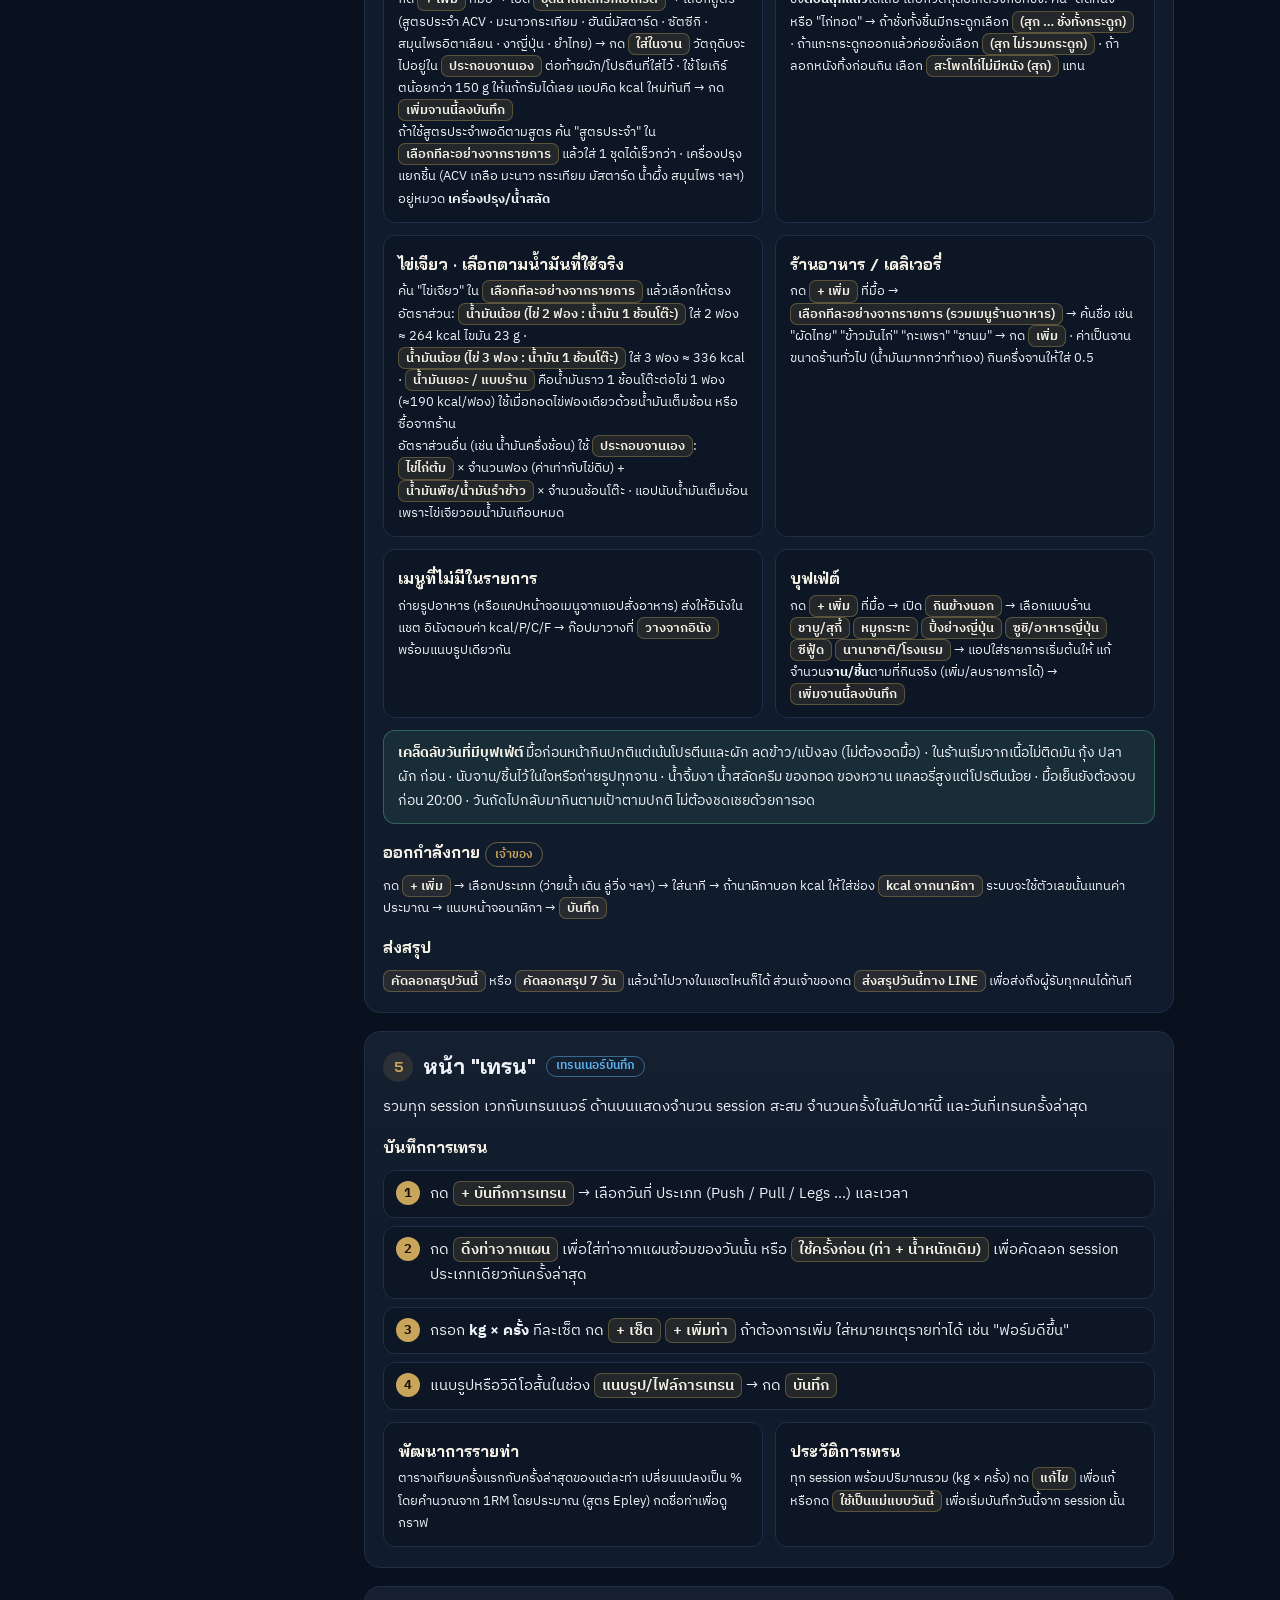
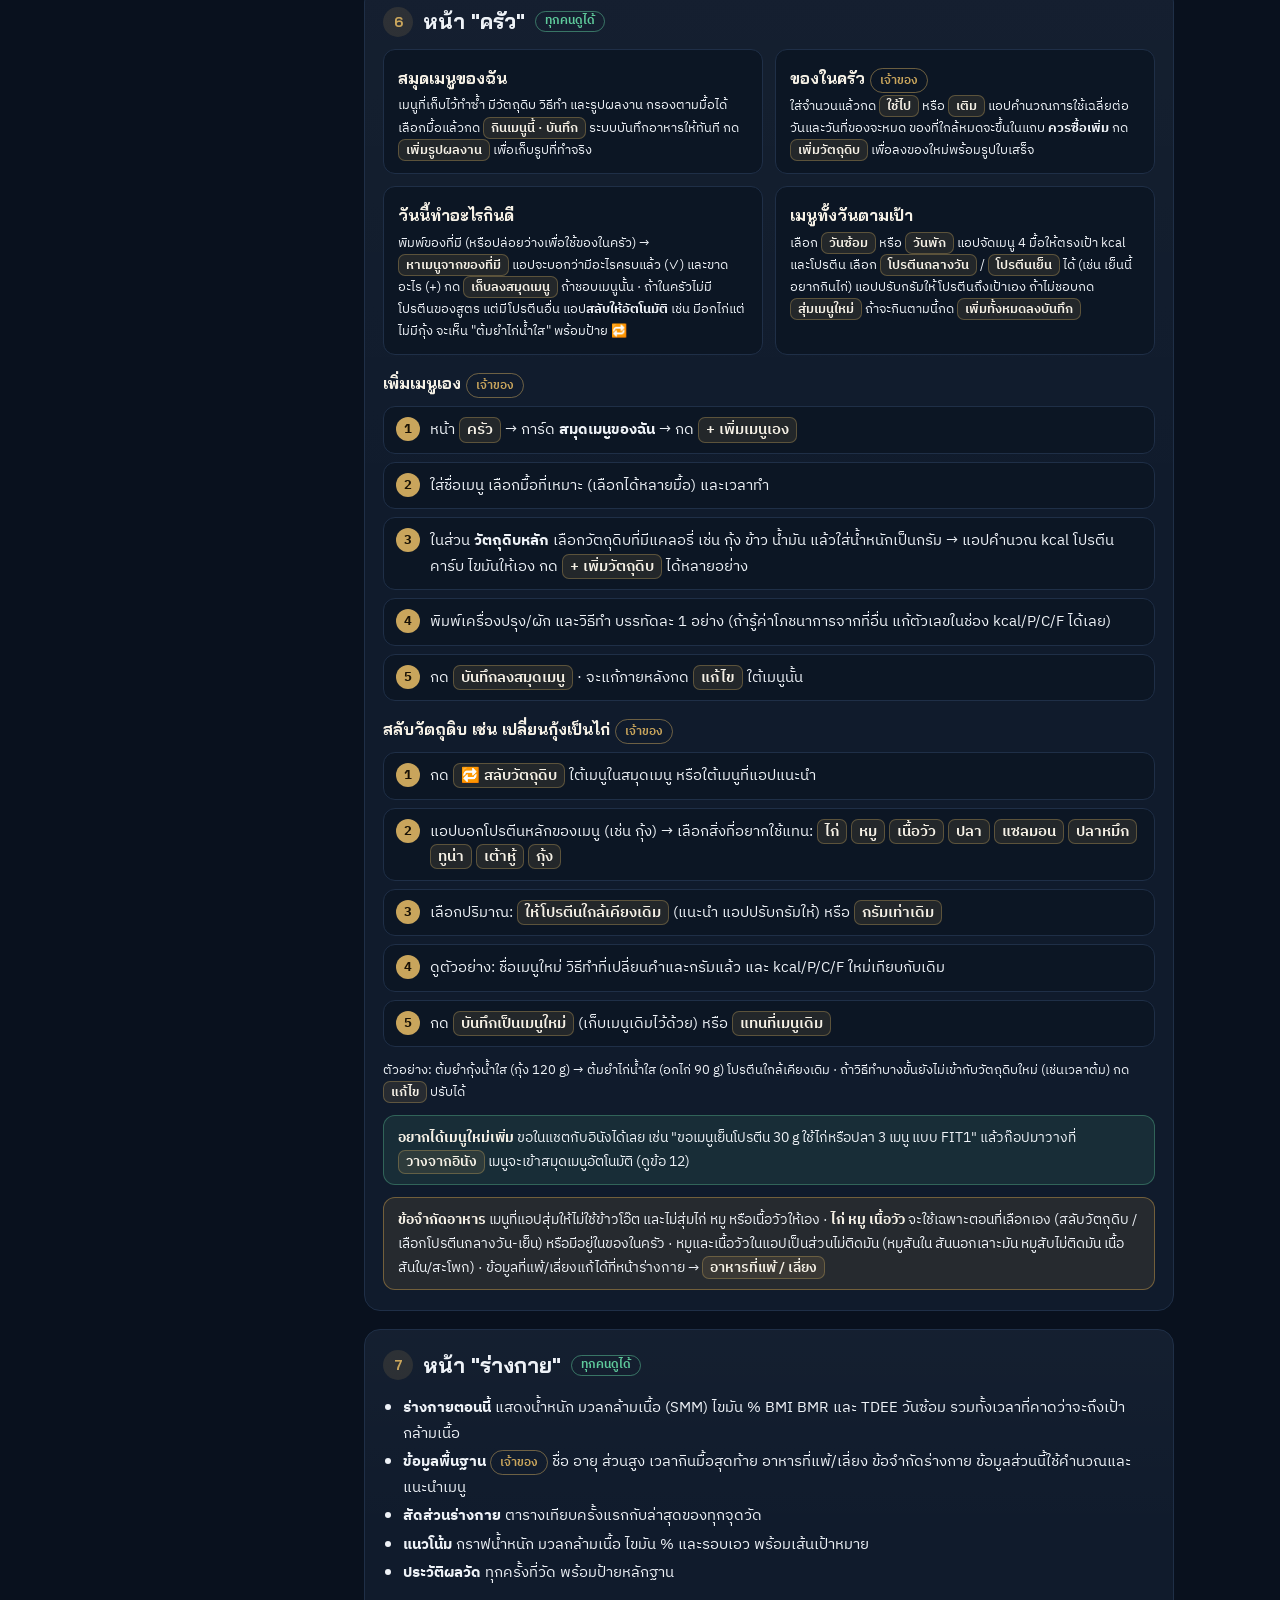
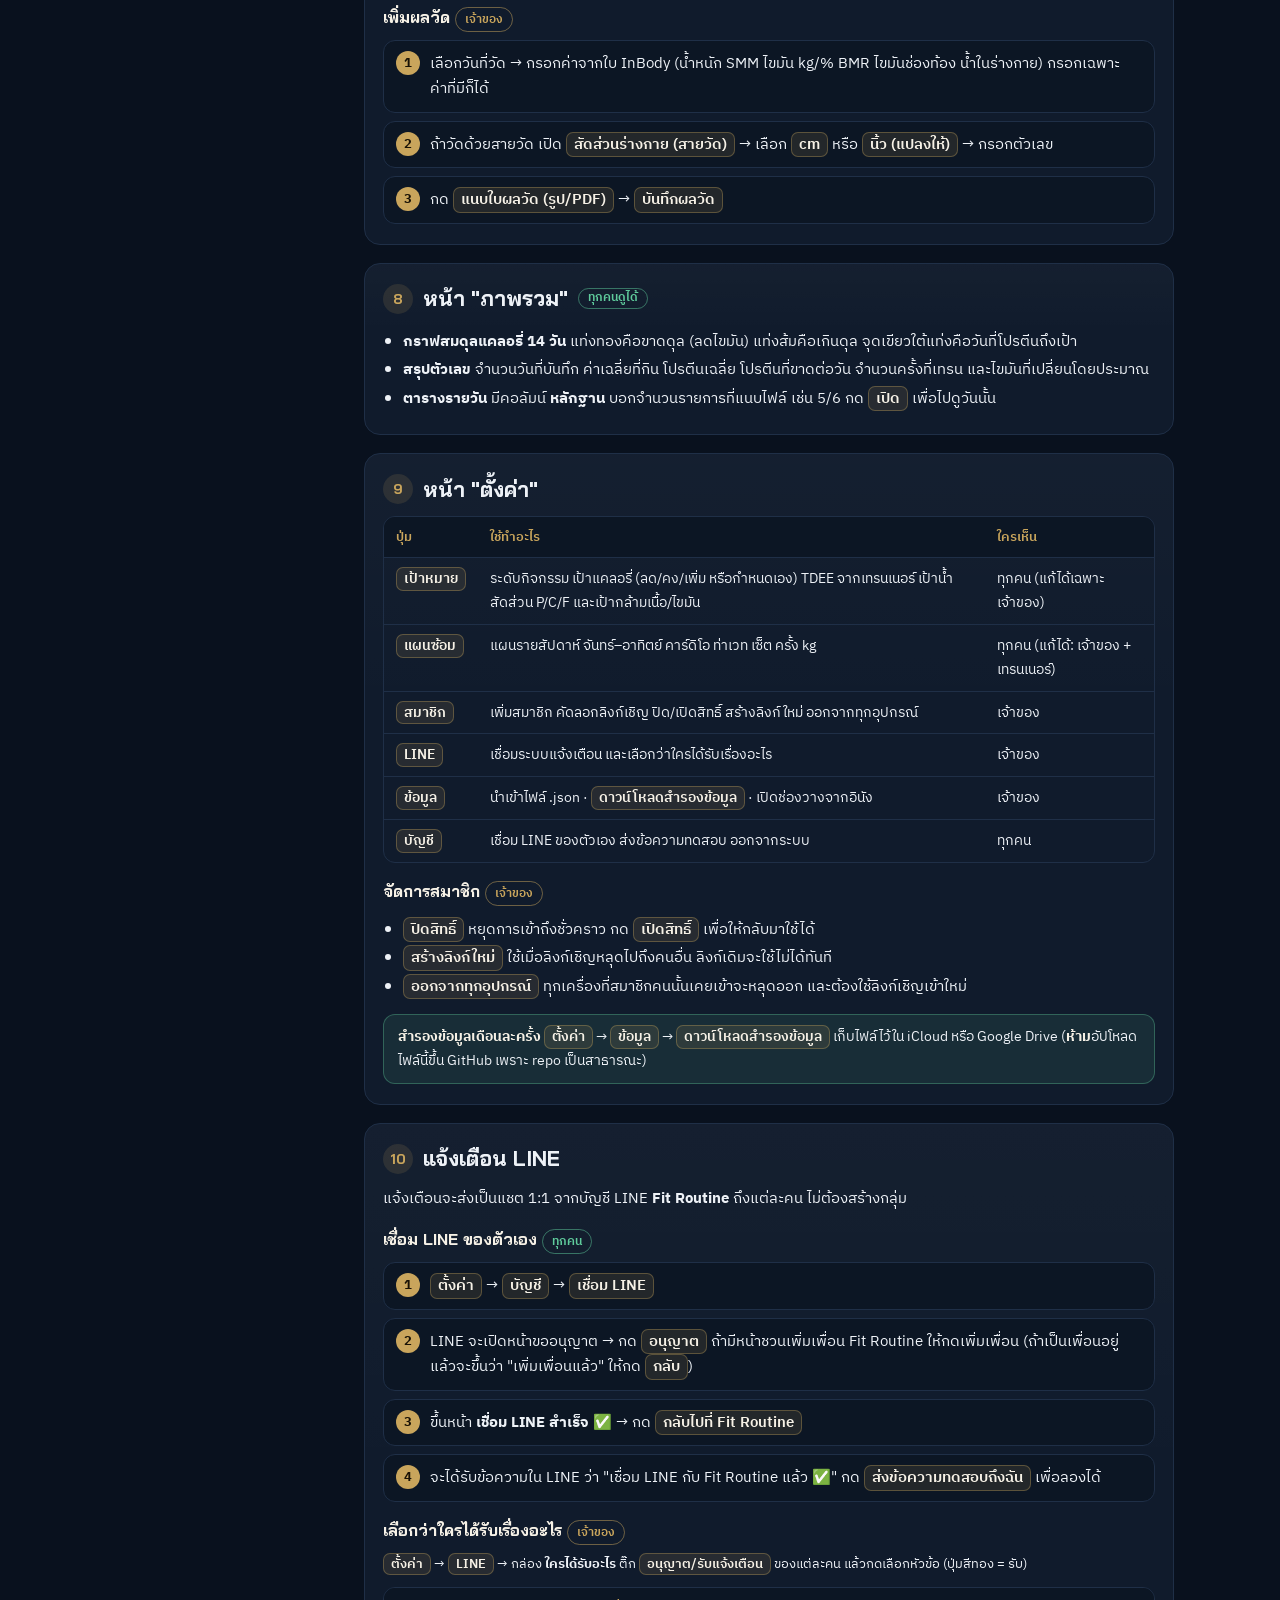
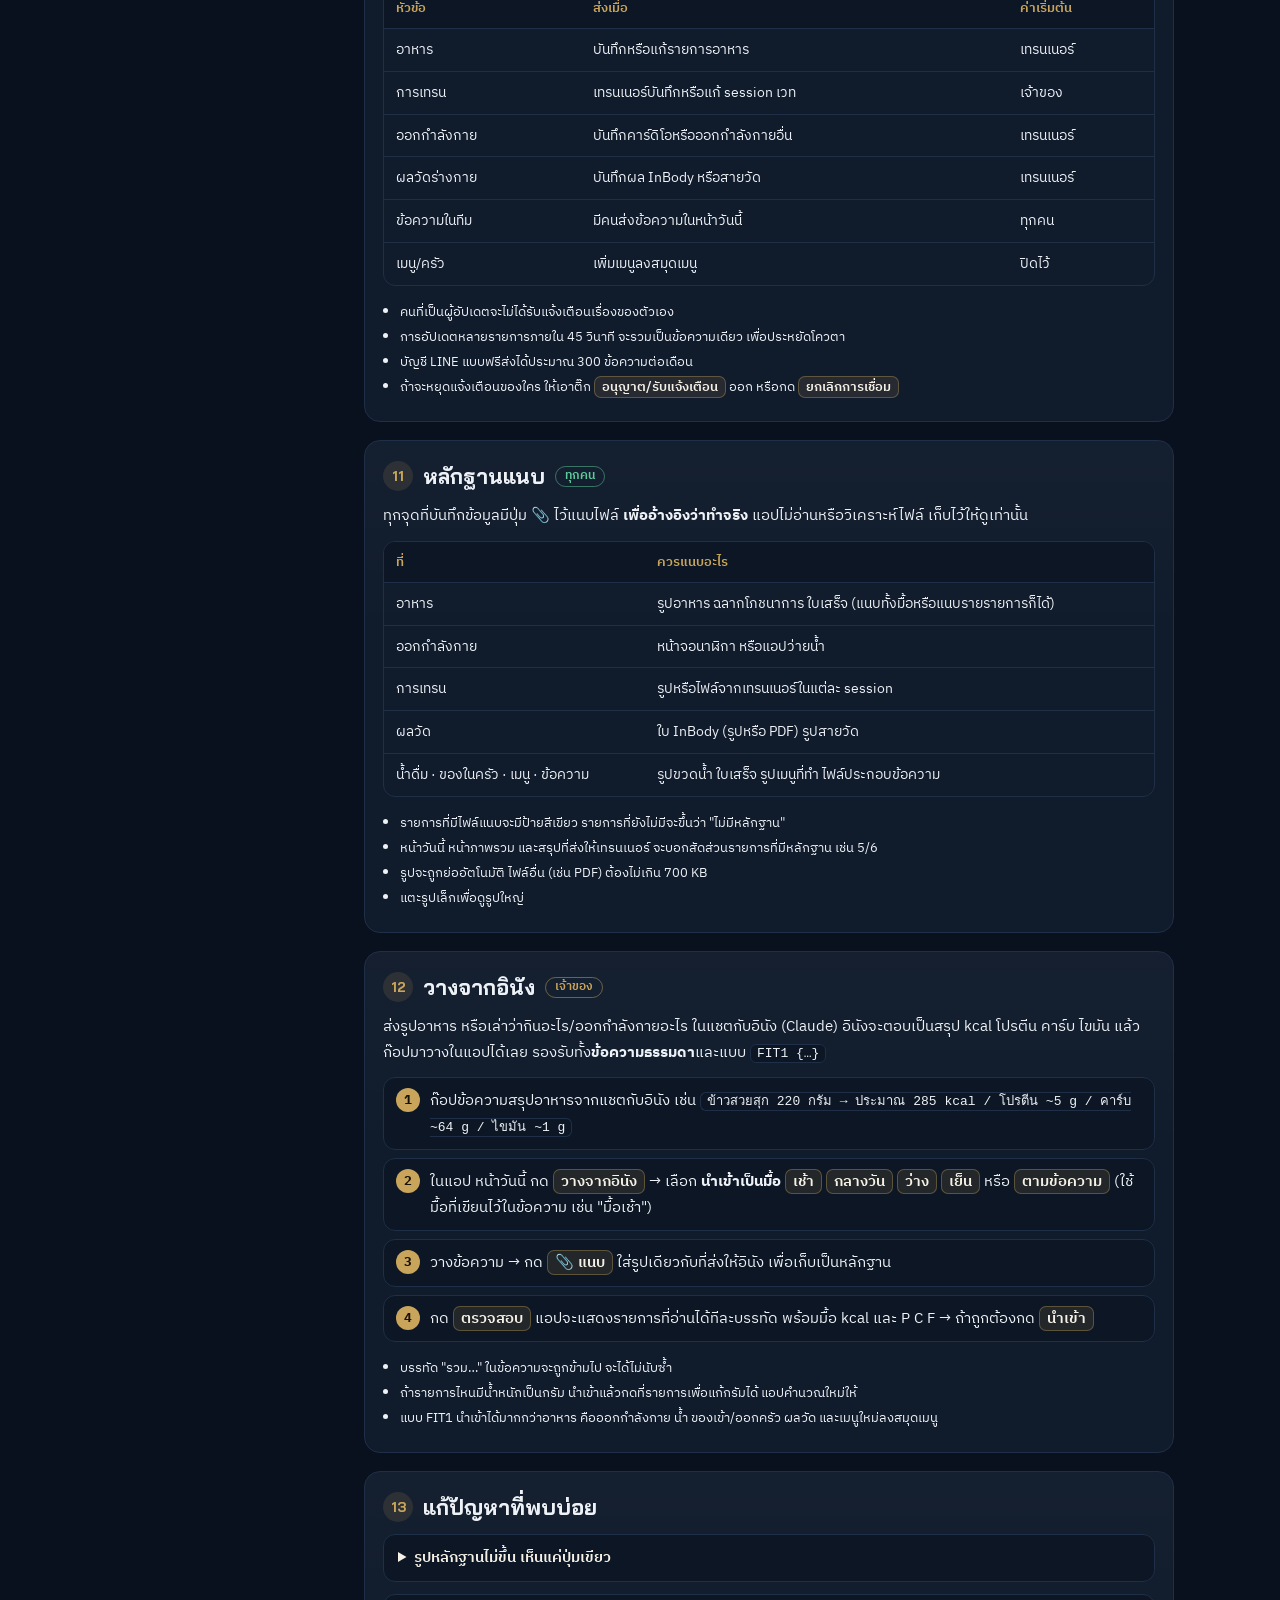
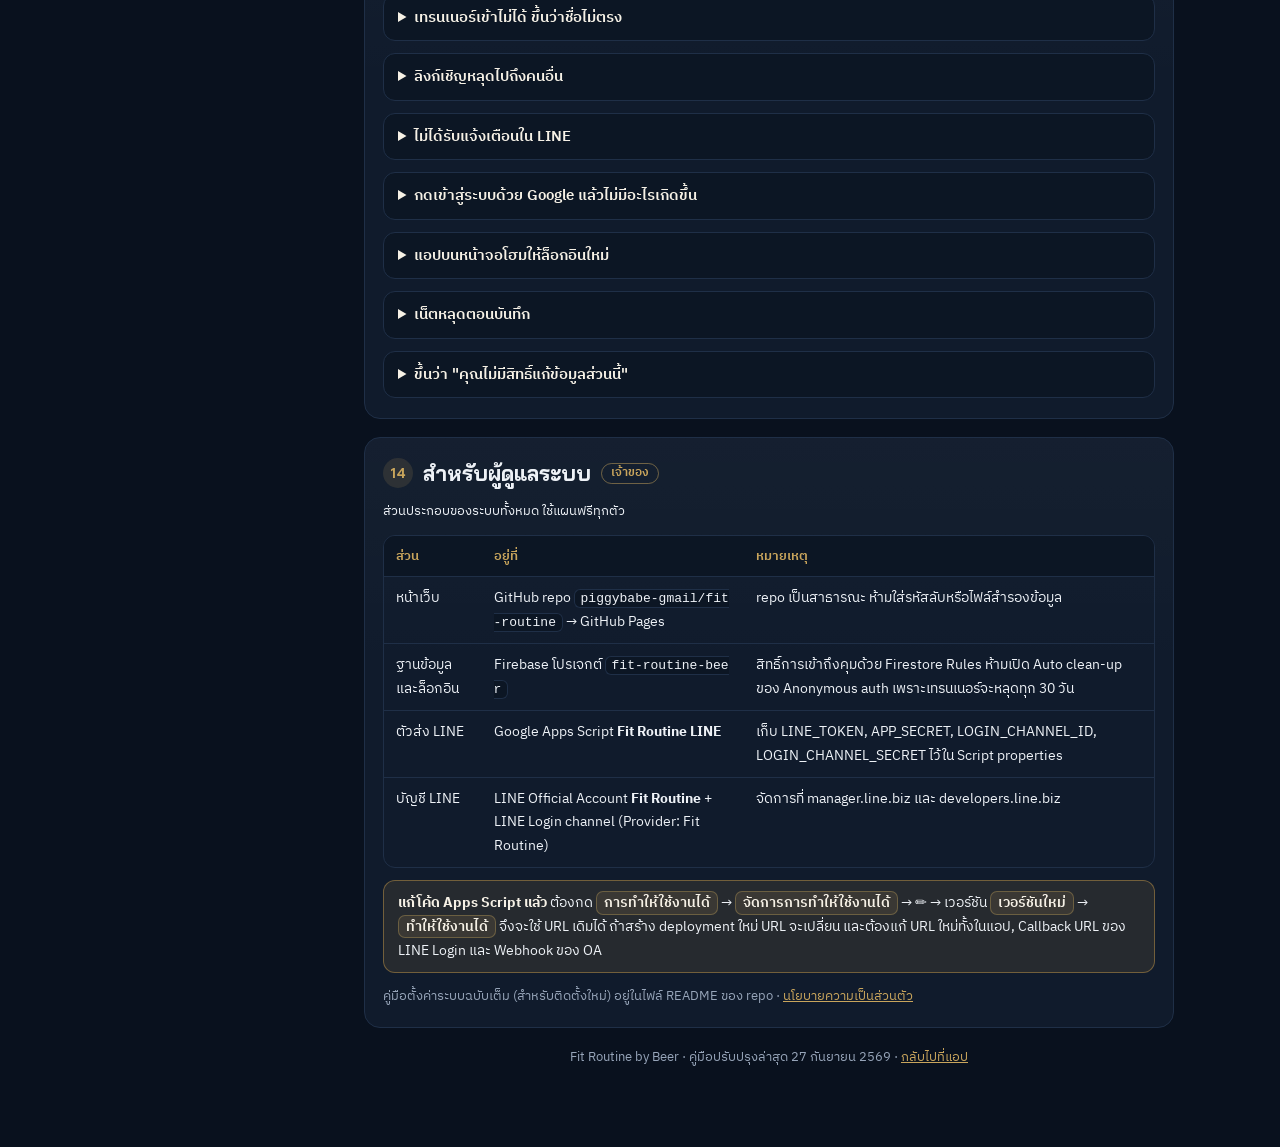
==== commit c60350f9: "Add low-oil omelette options and 1-tbsp cooking oil; relabel high-oil omelette Co-Authored-By: Claud" ====
--- a/manual.html
+++ b/manual.html
@@ -204,6 +204,7 @@
       <div class="grid">
         <div class="box"><h3>น้ำสลัดกรีกโยเกิร์ต</h3><p class="small">กด <span class="ui">+ เพิ่ม</span> ที่มื้อ → เปิด <span class="ui">ชุดน้ำสลัดกรีกโยเกิร์ต</span> → เลือกสูตร (สูตรประจำ ACV · มะนาวกระเทียม · ฮันนี่มัสตาร์ด · ซัตซีกิ · สมุนไพรอิตาเลียน · งาญี่ปุ่น · ยำไทย) → กด <span class="ui">ใส่ในจาน</span> วัตถุดิบจะไปอยู่ใน <span class="ui">ประกอบจานเอง</span> ต่อท้ายผัก/โปรตีนที่ใส่ไว้ · ใช้โยเกิร์ตน้อยกว่า 150 g ให้แก้กรัมได้เลย แอปคิด kcal ใหม่ทันที → กด <span class="ui">เพิ่มจานนี้ลงบันทึก</span><br>ถ้าใช้สูตรประจำพอดีตามสูตร ค้น "สูตรประจำ" ใน <span class="ui">เลือกทีละอย่างจากรายการ</span> แล้วใส่ 1 ชุดได้เร็วกว่า · เครื่องปรุงแยกชิ้น (ACV เกลือ มะนาว กระเทียม มัสตาร์ด น้ำผึ้ง สมุนไพร ฯลฯ) อยู่หมวด <b>เครื่องปรุง/น้ำสลัด</b></p></div>
         <div class="box"><h3>ไก่ติดหนัง / ไก่ทอด / ไก่อบ</h3><p class="small">ชั่ง<b>ตอนสุกแล้ว</b>ได้เลย เลือกวัตถุดิบให้ตรงกับที่ชั่ง: ค้น "ติดหนัง" หรือ "ไก่ทอด" → ถ้าชั่งทั้งชิ้นมีกระดูกเลือก <span class="ui">(สุก … ชั่งทั้งกระดูก)</span> · ถ้าแกะกระดูกออกแล้วค่อยชั่งเลือก <span class="ui">(สุก ไม่รวมกระดูก)</span> · ถ้าลอกหนังทิ้งก่อนกิน เลือก <span class="ui">สะโพกไก่ไม่มีหนัง (สุก)</span> แทน</p></div>
+        <div class="box"><h3>ไข่เจียว · เลือกตามน้ำมันที่ใช้จริง</h3><p class="small">ค้น "ไข่เจียว" ใน <span class="ui">เลือกทีละอย่างจากรายการ</span> แล้วเลือกให้ตรงอัตราส่วน: <span class="ui">น้ำมันน้อย (ไข่ 2 ฟอง : น้ำมัน 1 ช้อนโต๊ะ)</span> ใส่ 2 ฟอง ≈ 264 kcal ไขมัน 23 g · <span class="ui">น้ำมันน้อย (ไข่ 3 ฟอง : น้ำมัน 1 ช้อนโต๊ะ)</span> ใส่ 3 ฟอง ≈ 336 kcal · <span class="ui">น้ำมันเยอะ / แบบร้าน</span> คือน้ำมันราว 1 ช้อนโต๊ะต่อไข่ 1 ฟอง (≈190 kcal/ฟอง) ใช้เมื่อทอดไข่ฟองเดียวด้วยน้ำมันเต็มช้อน หรือซื้อจากร้าน<br>อัตราส่วนอื่น (เช่น น้ำมันครึ่งช้อน) ใช้ <span class="ui">ประกอบจานเอง</span>: <span class="ui">ไข่ไก่ต้ม</span> × จำนวนฟอง (ค่าเท่ากับไข่ดิบ) + <span class="ui">น้ำมันพืช/น้ำมันรำข้าว</span> × จำนวนช้อนโต๊ะ · แอปนับน้ำมันเต็มช้อน เพราะไข่เจียวอมน้ำมันเกือบหมด</p></div>
         <div class="box"><h3>ร้านอาหาร / เดลิเวอรี่</h3><p class="small">กด <span class="ui">+ เพิ่ม</span> ที่มื้อ → <span class="ui">เลือกทีละอย่างจากรายการ (รวมเมนูร้านอาหาร)</span> → ค้นชื่อ เช่น "ผัดไทย" "ข้าวมันไก่" "กะเพรา" "ชานม" → กด <span class="ui">เพิ่ม</span> · ค่าเป็นจานขนาดร้านทั่วไป (น้ำมันมากกว่าทำเอง) กินครึ่งจานให้ใส่ 0.5</p></div>
         <div class="box"><h3>เมนูที่ไม่มีในรายการ</h3><p class="small">ถ่ายรูปอาหาร (หรือแคปหน้าจอเมนูจากแอปสั่งอาหาร) ส่งให้อินังในแชต อินังตอบค่า kcal/P/C/F → ก๊อปมาวางที่ <span class="ui">วางจากอินัง</span> พร้อมแนบรูปเดียวกัน</p></div>
         <div class="box"><h3>บุฟเฟ่ต์</h3><p class="small">กด <span class="ui">+ เพิ่ม</span> ที่มื้อ → เปิด <span class="ui">กินข้างนอก</span> → เลือกแบบร้าน <span class="ui">ชาบู/สุกี้</span> <span class="ui">หมูกระทะ</span> <span class="ui">ปิ้งย่างญี่ปุ่น</span> <span class="ui">ซูชิ/อาหารญี่ปุ่น</span> <span class="ui">ซีฟู้ด</span> <span class="ui">นานาชาติ/โรงแรม</span> → แอปใส่รายการเริ่มต้นให้ แก้จำนวน<b>จาน/ชิ้น</b>ตามที่กินจริง (เพิ่ม/ลบรายการได้) → <span class="ui">เพิ่มจานนี้ลงบันทึก</span></p></div>
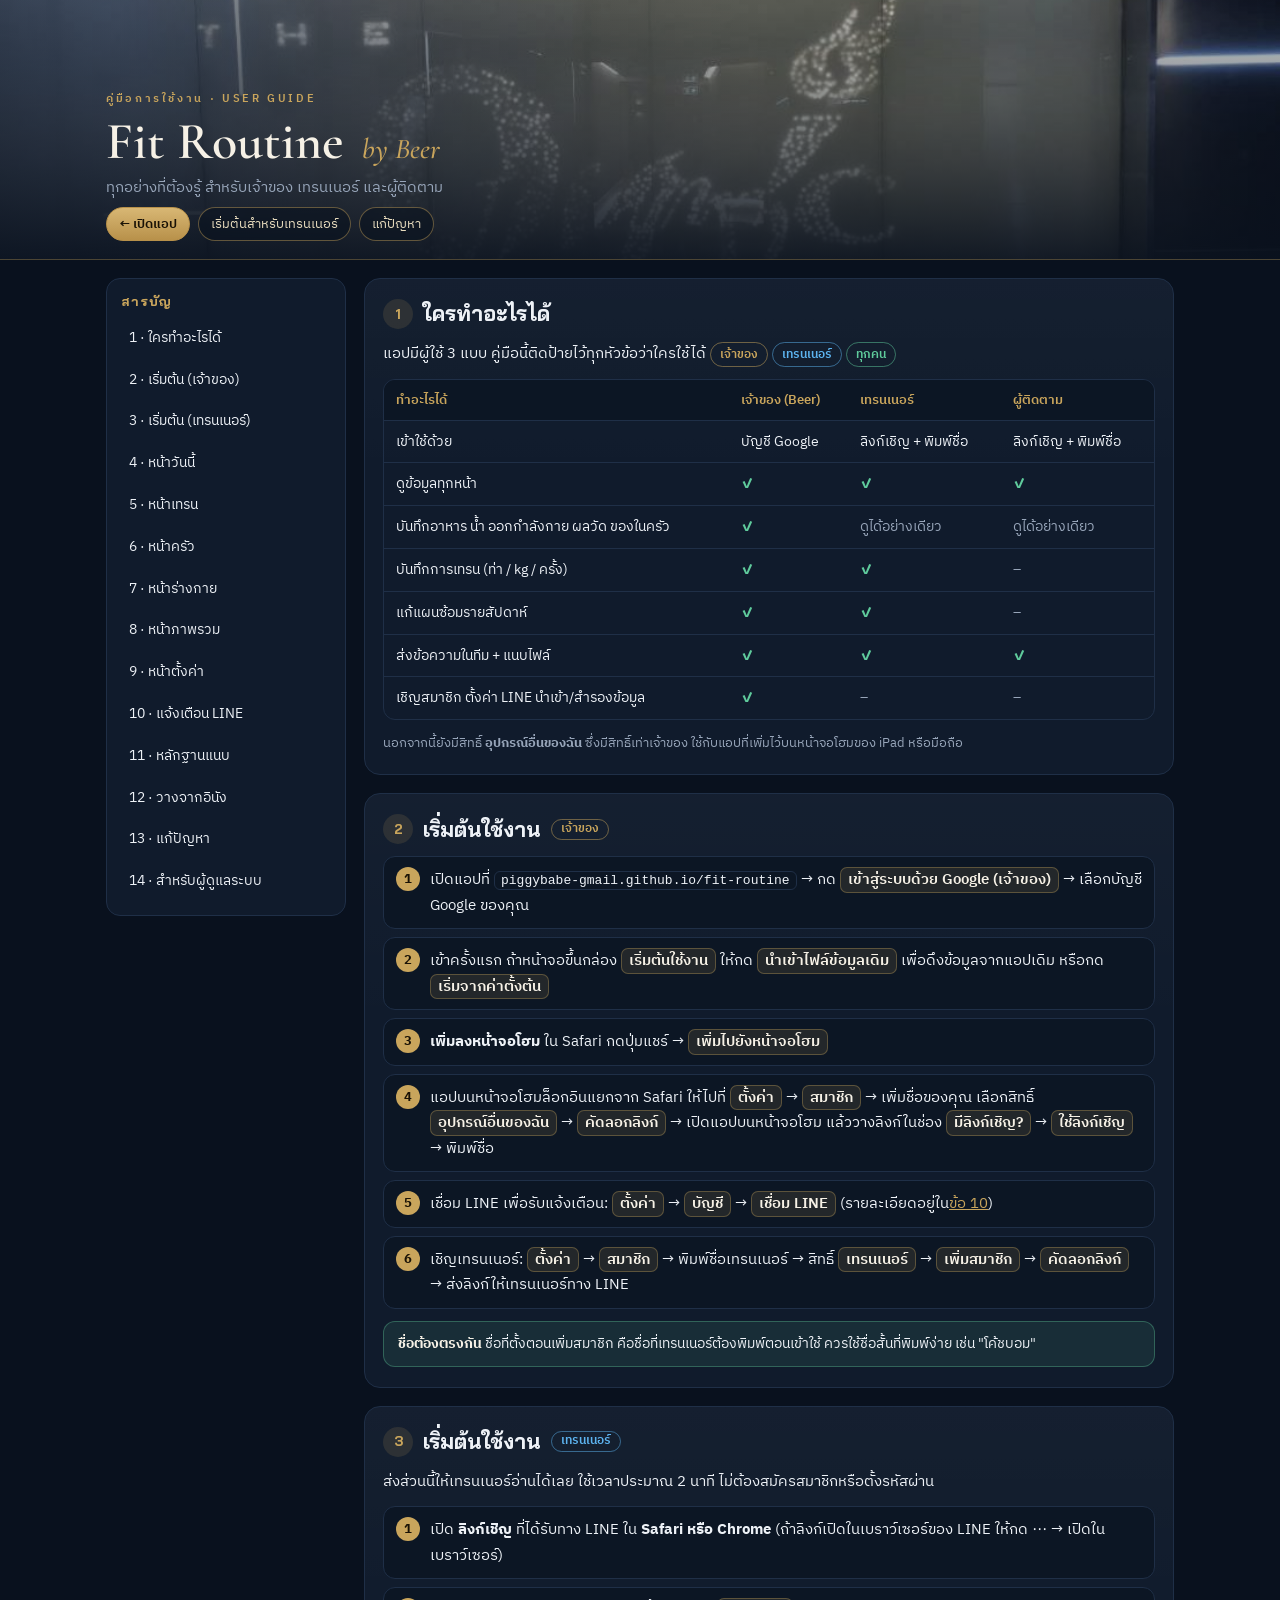
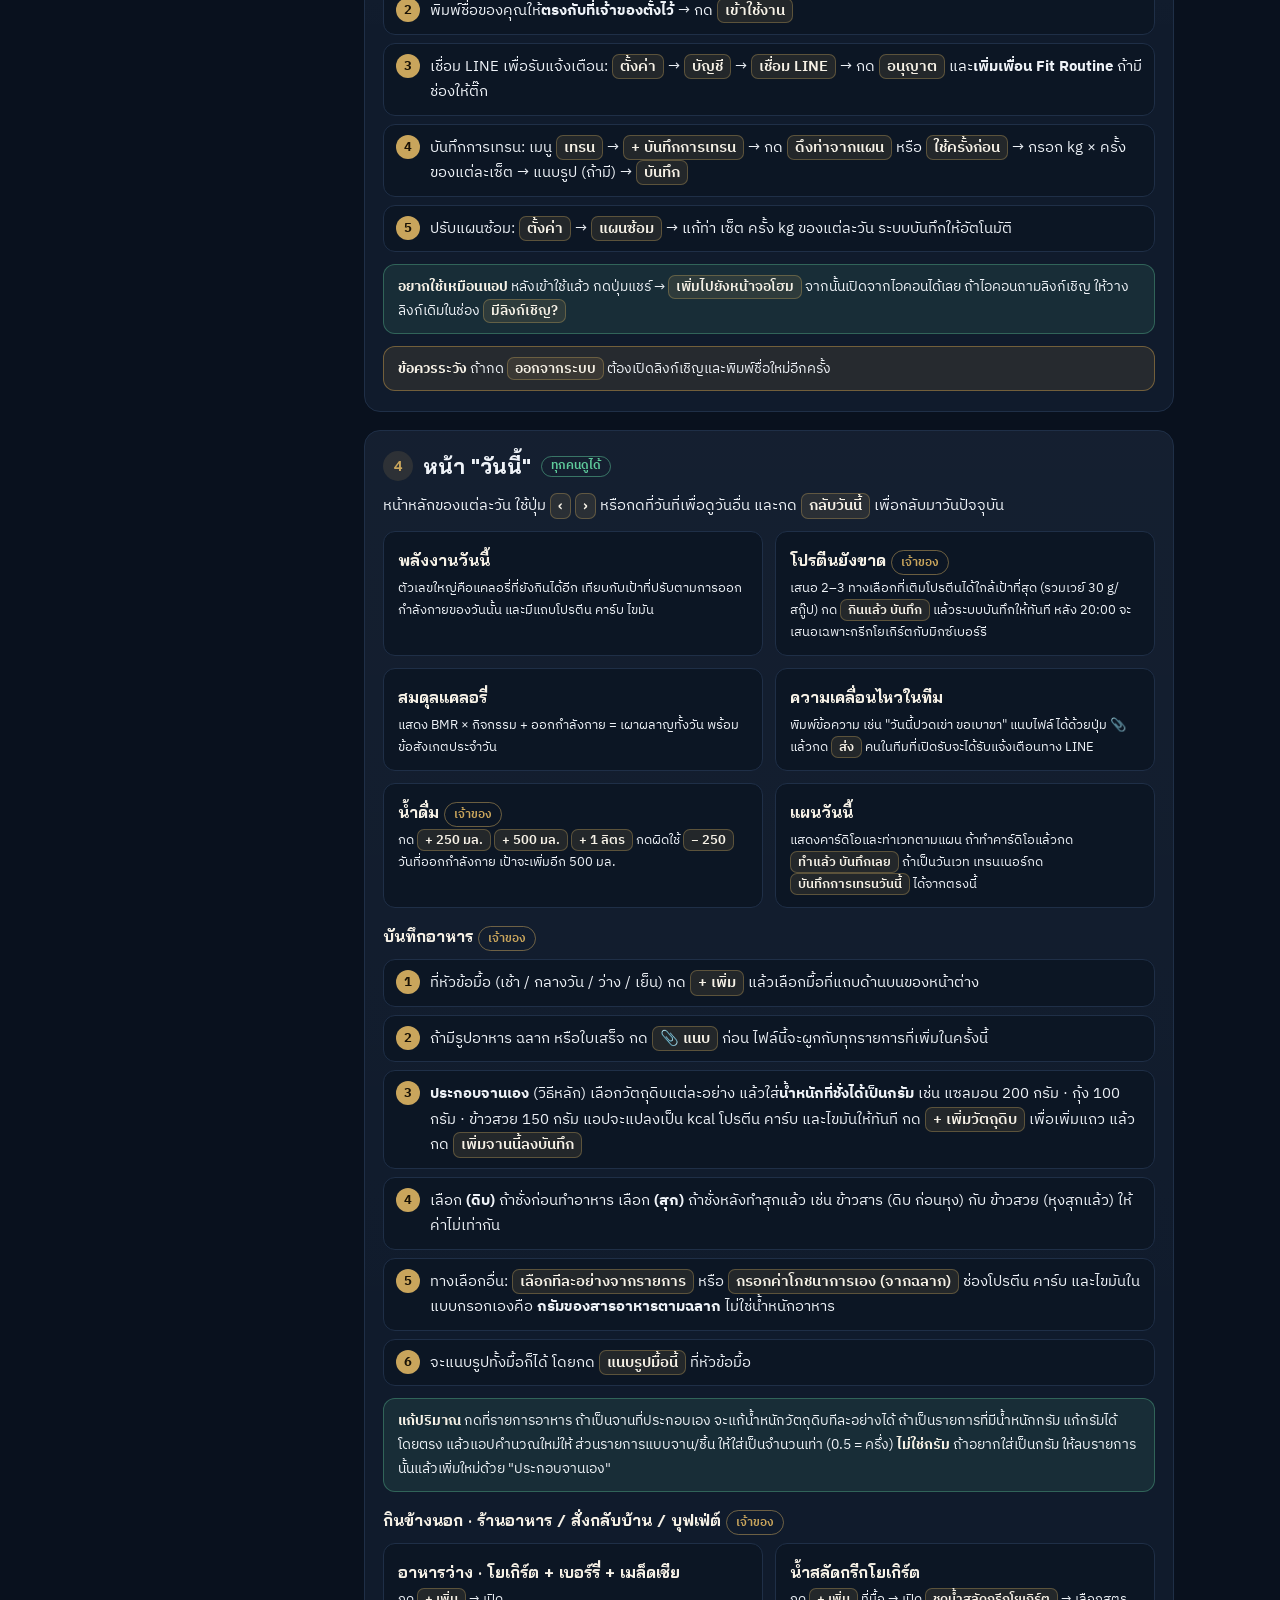
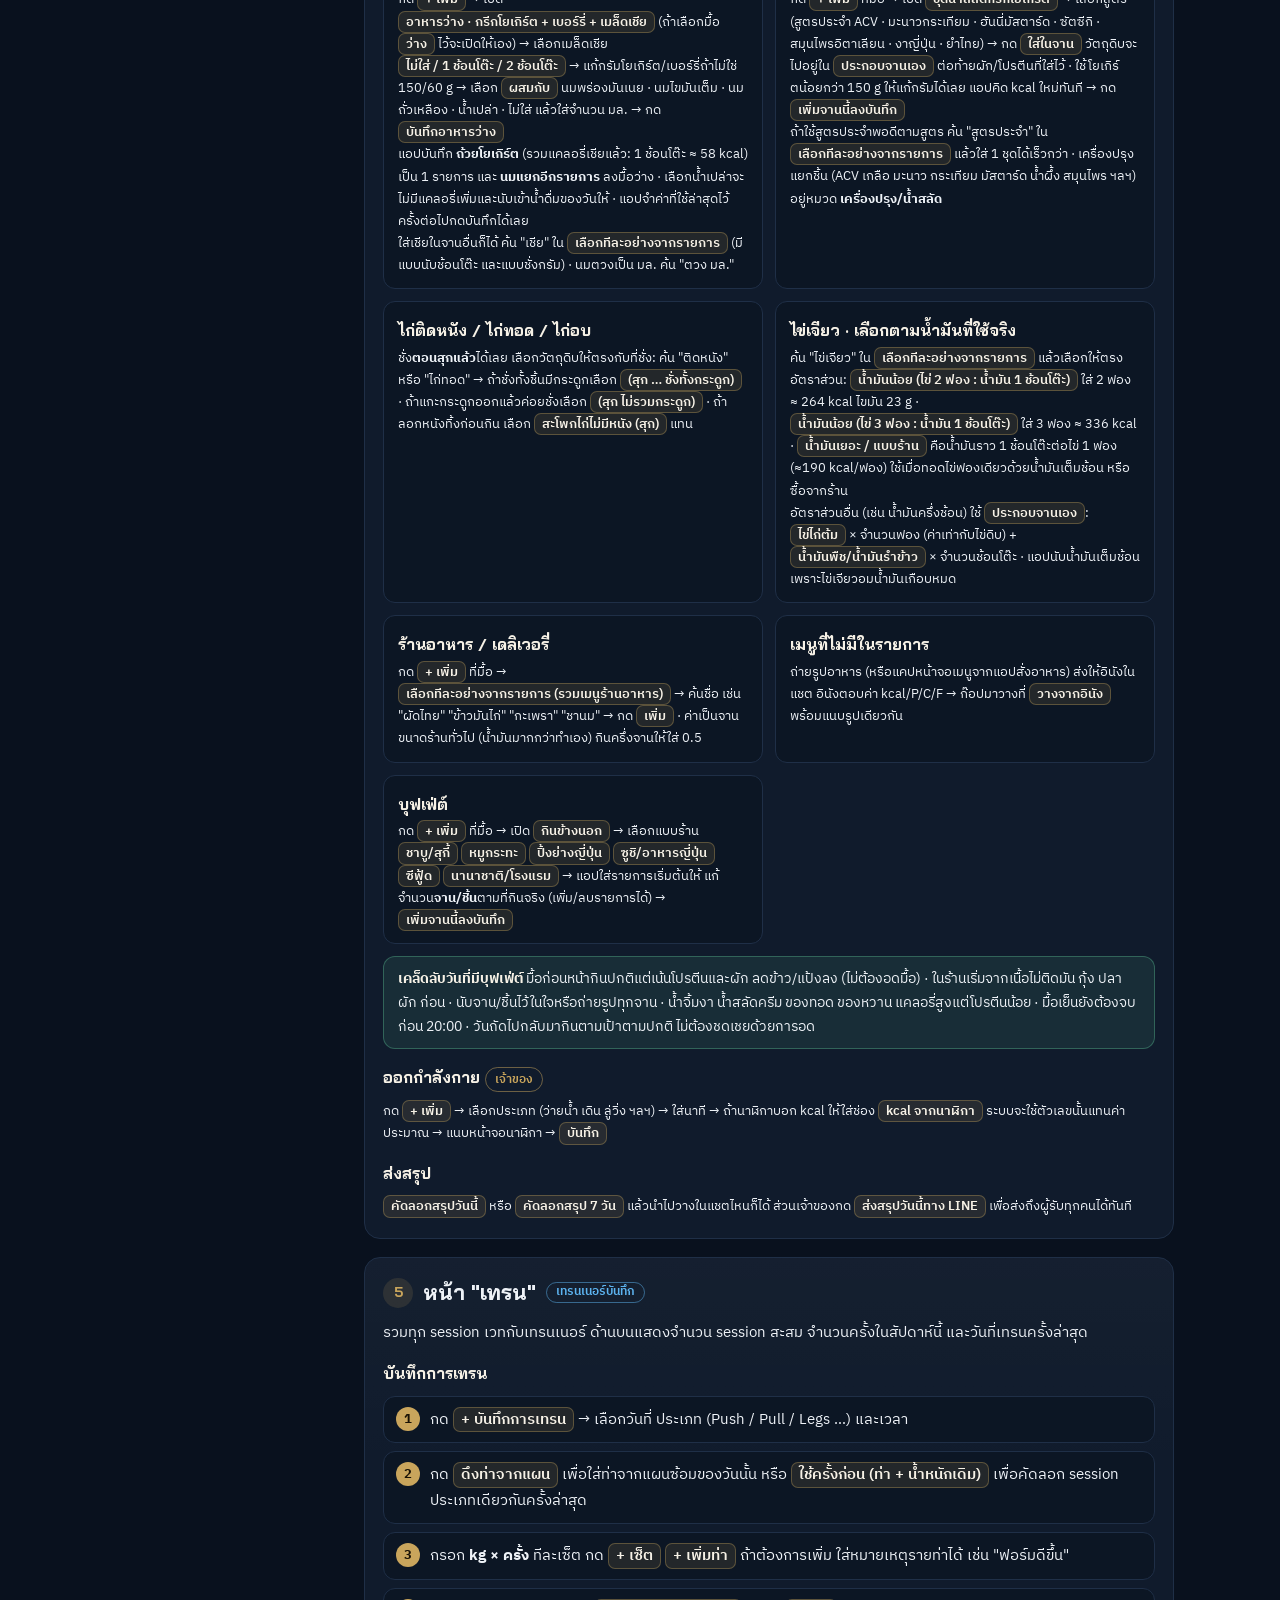
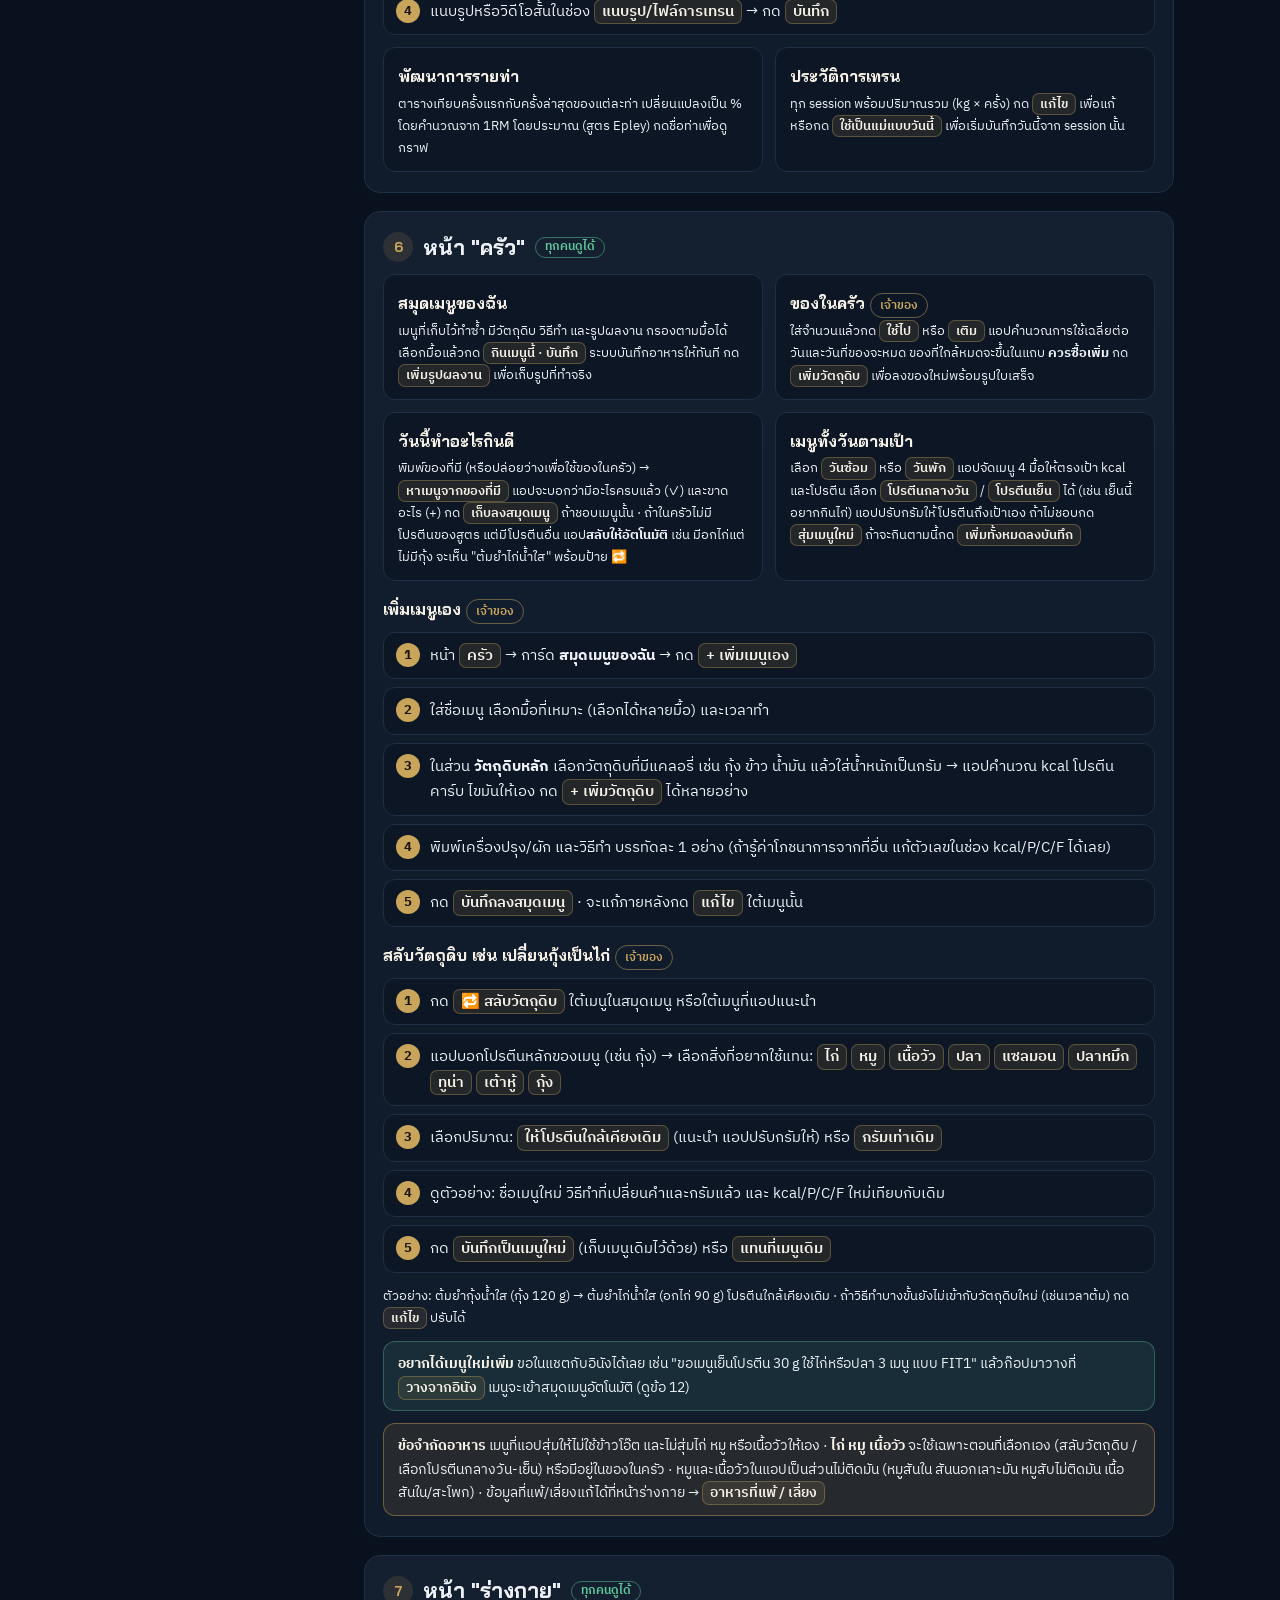
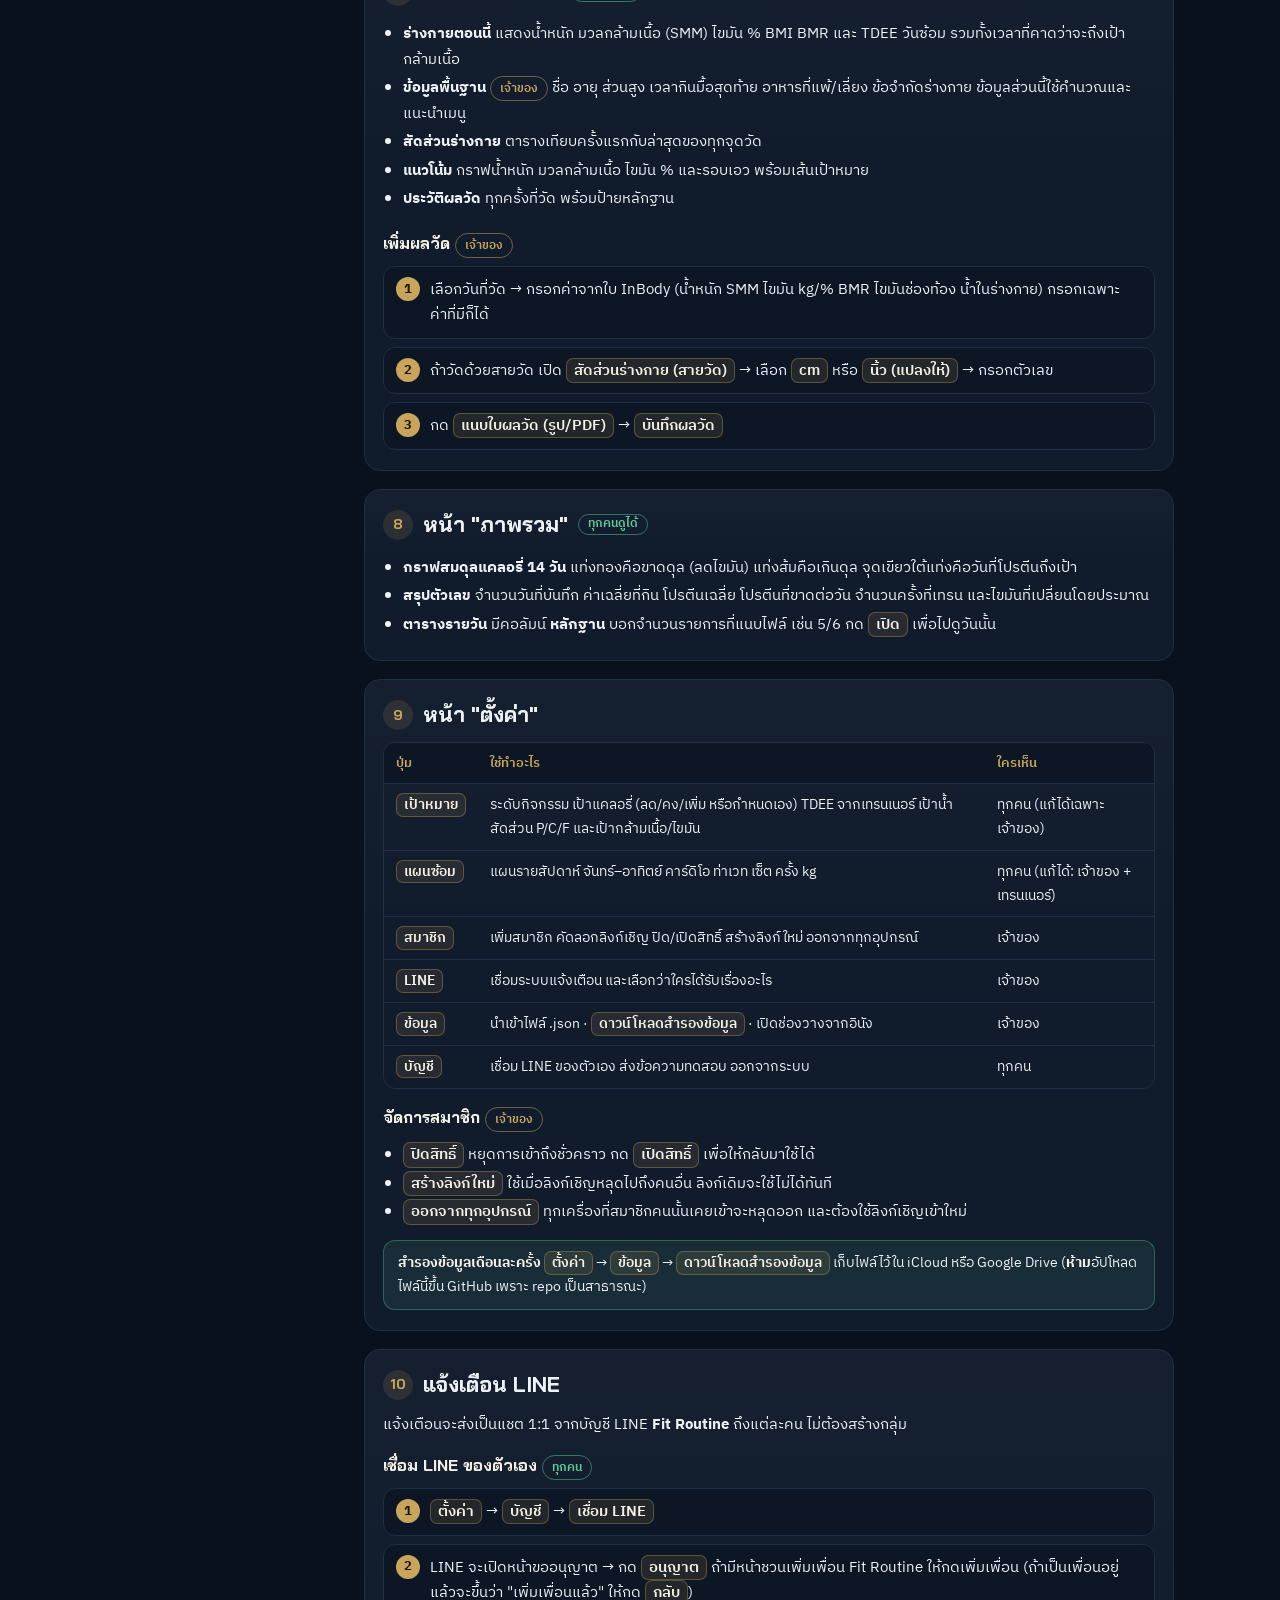
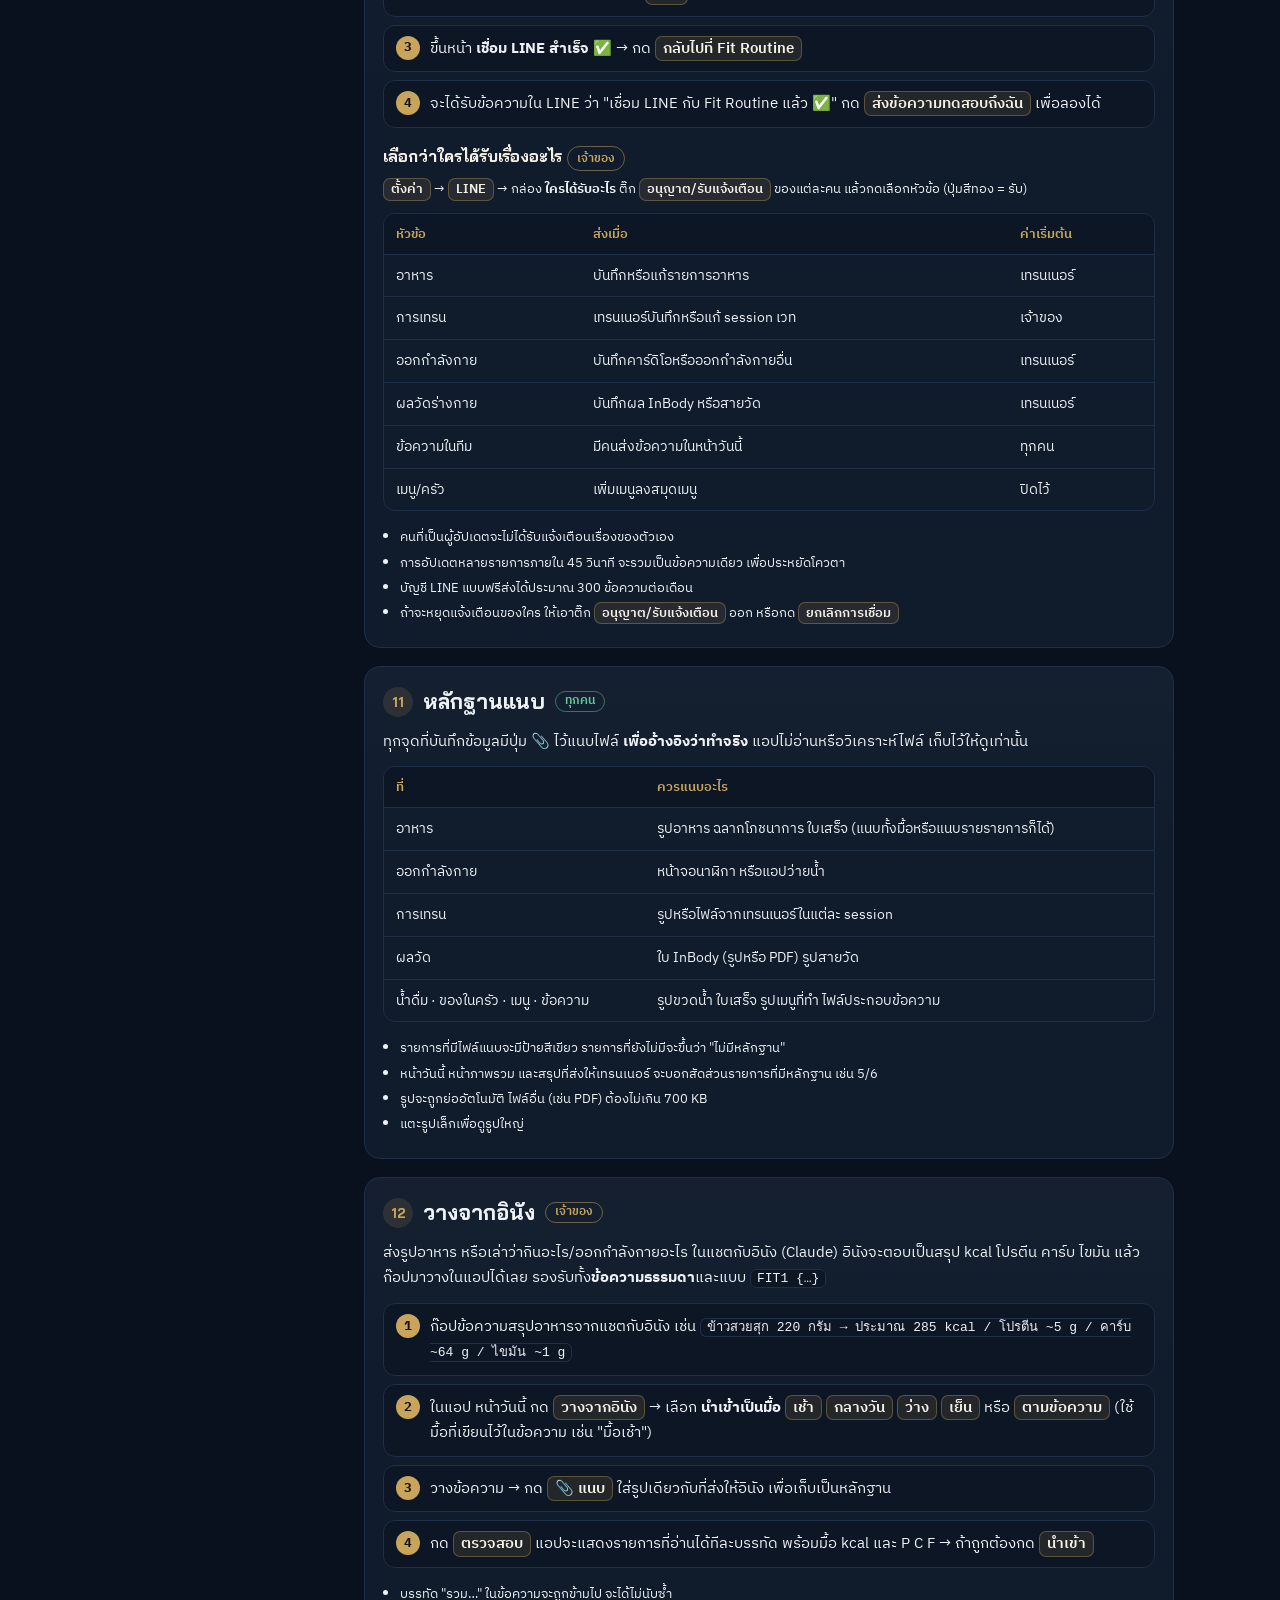
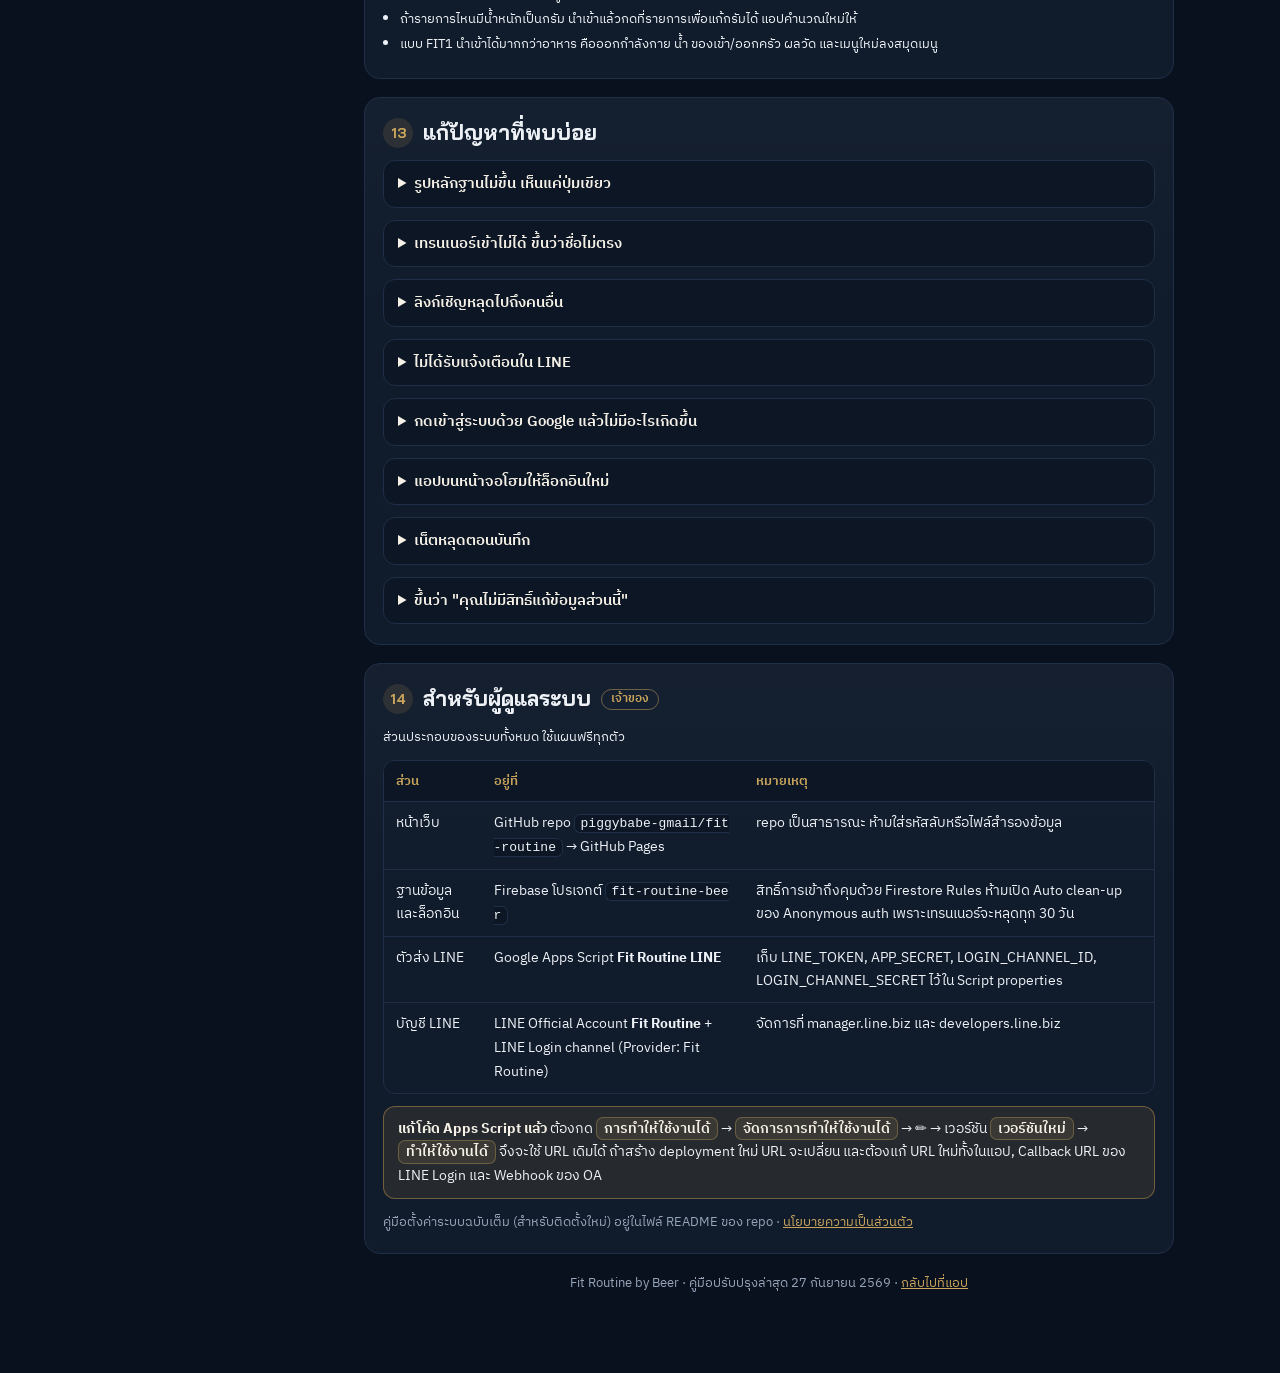
==== commit 0829d696: "Add snack builder: Greek yogurt + berries + chia seeds, milk/water logged separately Co-Authored-By:" ====
--- a/manual.html
+++ b/manual.html
@@ -202,6 +202,7 @@
       <div class="tip"><b>แก้ปริมาณ</b> กดที่รายการอาหาร ถ้าเป็นจานที่ประกอบเอง จะแก้น้ำหนักวัตถุดิบทีละอย่างได้ ถ้าเป็นรายการที่มีน้ำหนักกรัม แก้กรัมได้โดยตรง แล้วแอปคำนวณใหม่ให้ ส่วนรายการแบบจาน/ชิ้น ให้ใส่เป็นจำนวนเท่า (0.5 = ครึ่ง) <b>ไม่ใช่กรัม</b> ถ้าอยากใส่เป็นกรัม ให้ลบรายการนั้นแล้วเพิ่มใหม่ด้วย "ประกอบจานเอง"</div>
       <h3>กินข้างนอก · ร้านอาหาร / สั่งกลับบ้าน / บุฟเฟ่ต์ <span class="tag own">เจ้าของ</span></h3>
       <div class="grid">
+        <div class="box"><h3>อาหารว่าง · โยเกิร์ต + เบอร์รี่ + เมล็ดเชีย</h3><p class="small">กด <span class="ui">+ เพิ่ม</span> → เปิด <span class="ui">อาหารว่าง · กรีกโยเกิร์ต + เบอร์รี่ + เมล็ดเชีย</span> (ถ้าเลือกมื้อ <span class="ui">ว่าง</span> ไว้จะเปิดให้เอง) → เลือกเมล็ดเชีย <span class="ui">ไม่ใส่ / 1 ช้อนโต๊ะ / 2 ช้อนโต๊ะ</span> → แก้กรัมโยเกิร์ต/เบอร์รี่ถ้าไม่ใช่ 150/60 g → เลือก <span class="ui">ผสมกับ</span> นมพร่องมันเนย · นมไขมันเต็ม · นมถั่วเหลือง · น้ำเปล่า · ไม่ใส่ แล้วใส่จำนวน มล. → กด <span class="ui">บันทึกอาหารว่าง</span><br>แอปบันทึก <b>ถ้วยโยเกิร์ต</b> (รวมแคลอรี่เชียแล้ว: 1 ช้อนโต๊ะ ≈ 58 kcal) เป็น 1 รายการ และ <b>นมแยกอีกรายการ</b> ลงมื้อว่าง · เลือกน้ำเปล่าจะไม่มีแคลอรี่เพิ่มและนับเข้าน้ำดื่มของวันให้ · แอปจำค่าที่ใช้ล่าสุดไว้ ครั้งต่อไปกดบันทึกได้เลย<br>ใส่เชียในจานอื่นก็ได้ ค้น "เชีย" ใน <span class="ui">เลือกทีละอย่างจากรายการ</span> (มีแบบนับช้อนโต๊ะ และแบบชั่งกรัม) · นมตวงเป็น มล. ค้น "ตวง มล."</p></div>
         <div class="box"><h3>น้ำสลัดกรีกโยเกิร์ต</h3><p class="small">กด <span class="ui">+ เพิ่ม</span> ที่มื้อ → เปิด <span class="ui">ชุดน้ำสลัดกรีกโยเกิร์ต</span> → เลือกสูตร (สูตรประจำ ACV · มะนาวกระเทียม · ฮันนี่มัสตาร์ด · ซัตซีกิ · สมุนไพรอิตาเลียน · งาญี่ปุ่น · ยำไทย) → กด <span class="ui">ใส่ในจาน</span> วัตถุดิบจะไปอยู่ใน <span class="ui">ประกอบจานเอง</span> ต่อท้ายผัก/โปรตีนที่ใส่ไว้ · ใช้โยเกิร์ตน้อยกว่า 150 g ให้แก้กรัมได้เลย แอปคิด kcal ใหม่ทันที → กด <span class="ui">เพิ่มจานนี้ลงบันทึก</span><br>ถ้าใช้สูตรประจำพอดีตามสูตร ค้น "สูตรประจำ" ใน <span class="ui">เลือกทีละอย่างจากรายการ</span> แล้วใส่ 1 ชุดได้เร็วกว่า · เครื่องปรุงแยกชิ้น (ACV เกลือ มะนาว กระเทียม มัสตาร์ด น้ำผึ้ง สมุนไพร ฯลฯ) อยู่หมวด <b>เครื่องปรุง/น้ำสลัด</b></p></div>
         <div class="box"><h3>ไก่ติดหนัง / ไก่ทอด / ไก่อบ</h3><p class="small">ชั่ง<b>ตอนสุกแล้ว</b>ได้เลย เลือกวัตถุดิบให้ตรงกับที่ชั่ง: ค้น "ติดหนัง" หรือ "ไก่ทอด" → ถ้าชั่งทั้งชิ้นมีกระดูกเลือก <span class="ui">(สุก … ชั่งทั้งกระดูก)</span> · ถ้าแกะกระดูกออกแล้วค่อยชั่งเลือก <span class="ui">(สุก ไม่รวมกระดูก)</span> · ถ้าลอกหนังทิ้งก่อนกิน เลือก <span class="ui">สะโพกไก่ไม่มีหนัง (สุก)</span> แทน</p></div>
         <div class="box"><h3>ไข่เจียว · เลือกตามน้ำมันที่ใช้จริง</h3><p class="small">ค้น "ไข่เจียว" ใน <span class="ui">เลือกทีละอย่างจากรายการ</span> แล้วเลือกให้ตรงอัตราส่วน: <span class="ui">น้ำมันน้อย (ไข่ 2 ฟอง : น้ำมัน 1 ช้อนโต๊ะ)</span> ใส่ 2 ฟอง ≈ 264 kcal ไขมัน 23 g · <span class="ui">น้ำมันน้อย (ไข่ 3 ฟอง : น้ำมัน 1 ช้อนโต๊ะ)</span> ใส่ 3 ฟอง ≈ 336 kcal · <span class="ui">น้ำมันเยอะ / แบบร้าน</span> คือน้ำมันราว 1 ช้อนโต๊ะต่อไข่ 1 ฟอง (≈190 kcal/ฟอง) ใช้เมื่อทอดไข่ฟองเดียวด้วยน้ำมันเต็มช้อน หรือซื้อจากร้าน<br>อัตราส่วนอื่น (เช่น น้ำมันครึ่งช้อน) ใช้ <span class="ui">ประกอบจานเอง</span>: <span class="ui">ไข่ไก่ต้ม</span> × จำนวนฟอง (ค่าเท่ากับไข่ดิบ) + <span class="ui">น้ำมันพืช/น้ำมันรำข้าว</span> × จำนวนช้อนโต๊ะ · แอปนับน้ำมันเต็มช้อน เพราะไข่เจียวอมน้ำมันเกือบหมด</p></div>
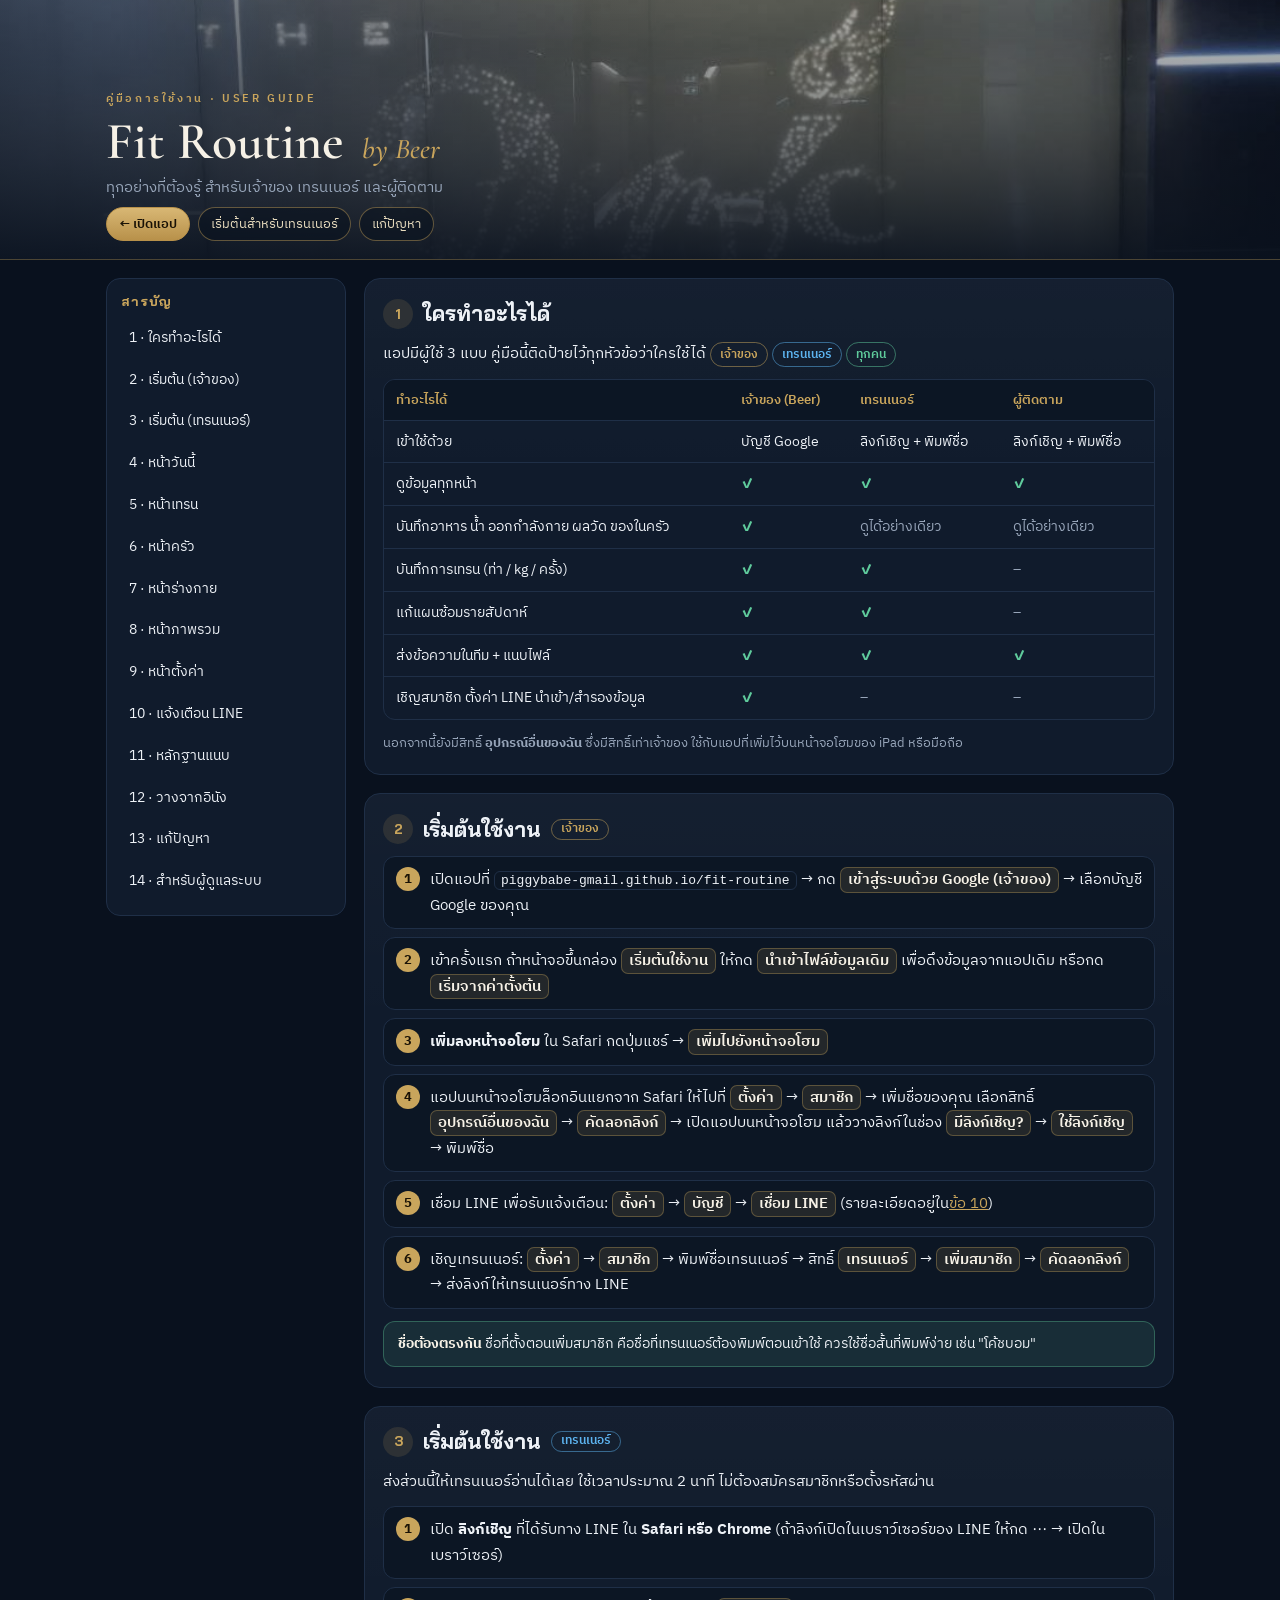
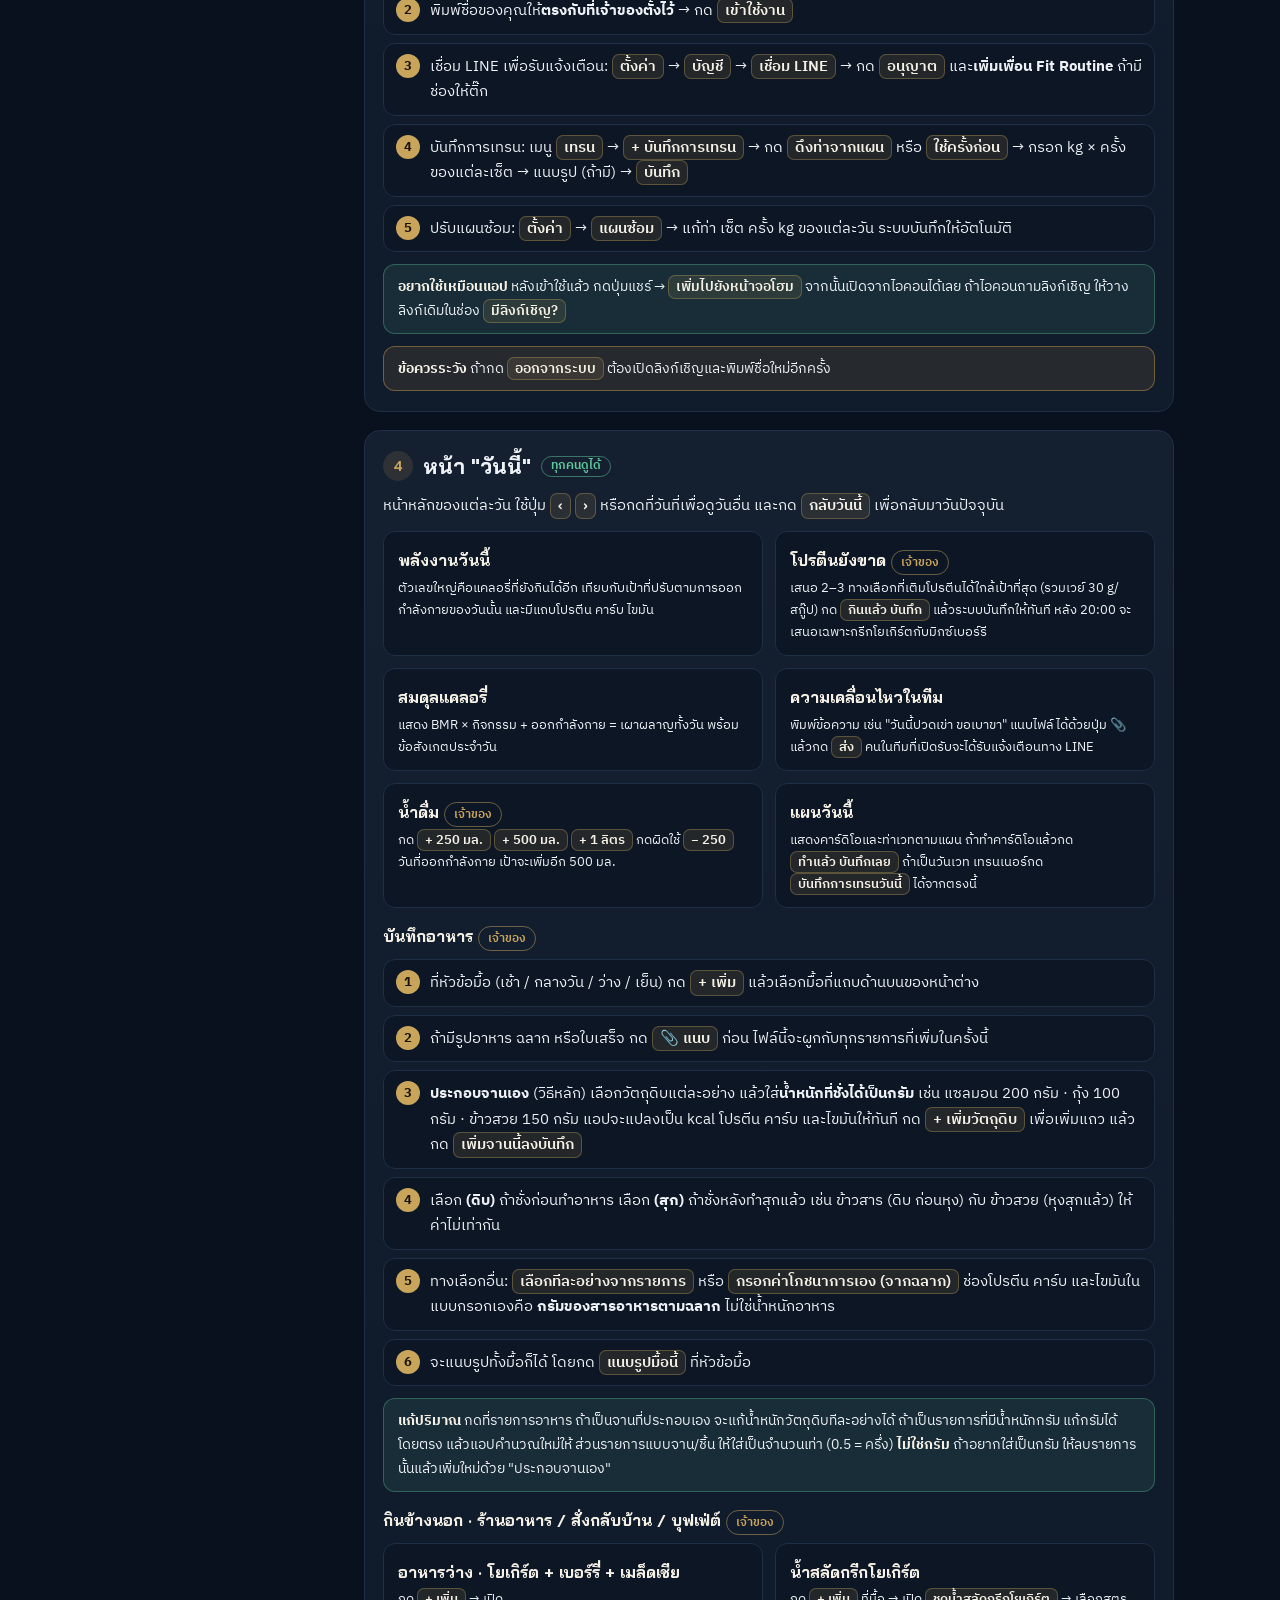
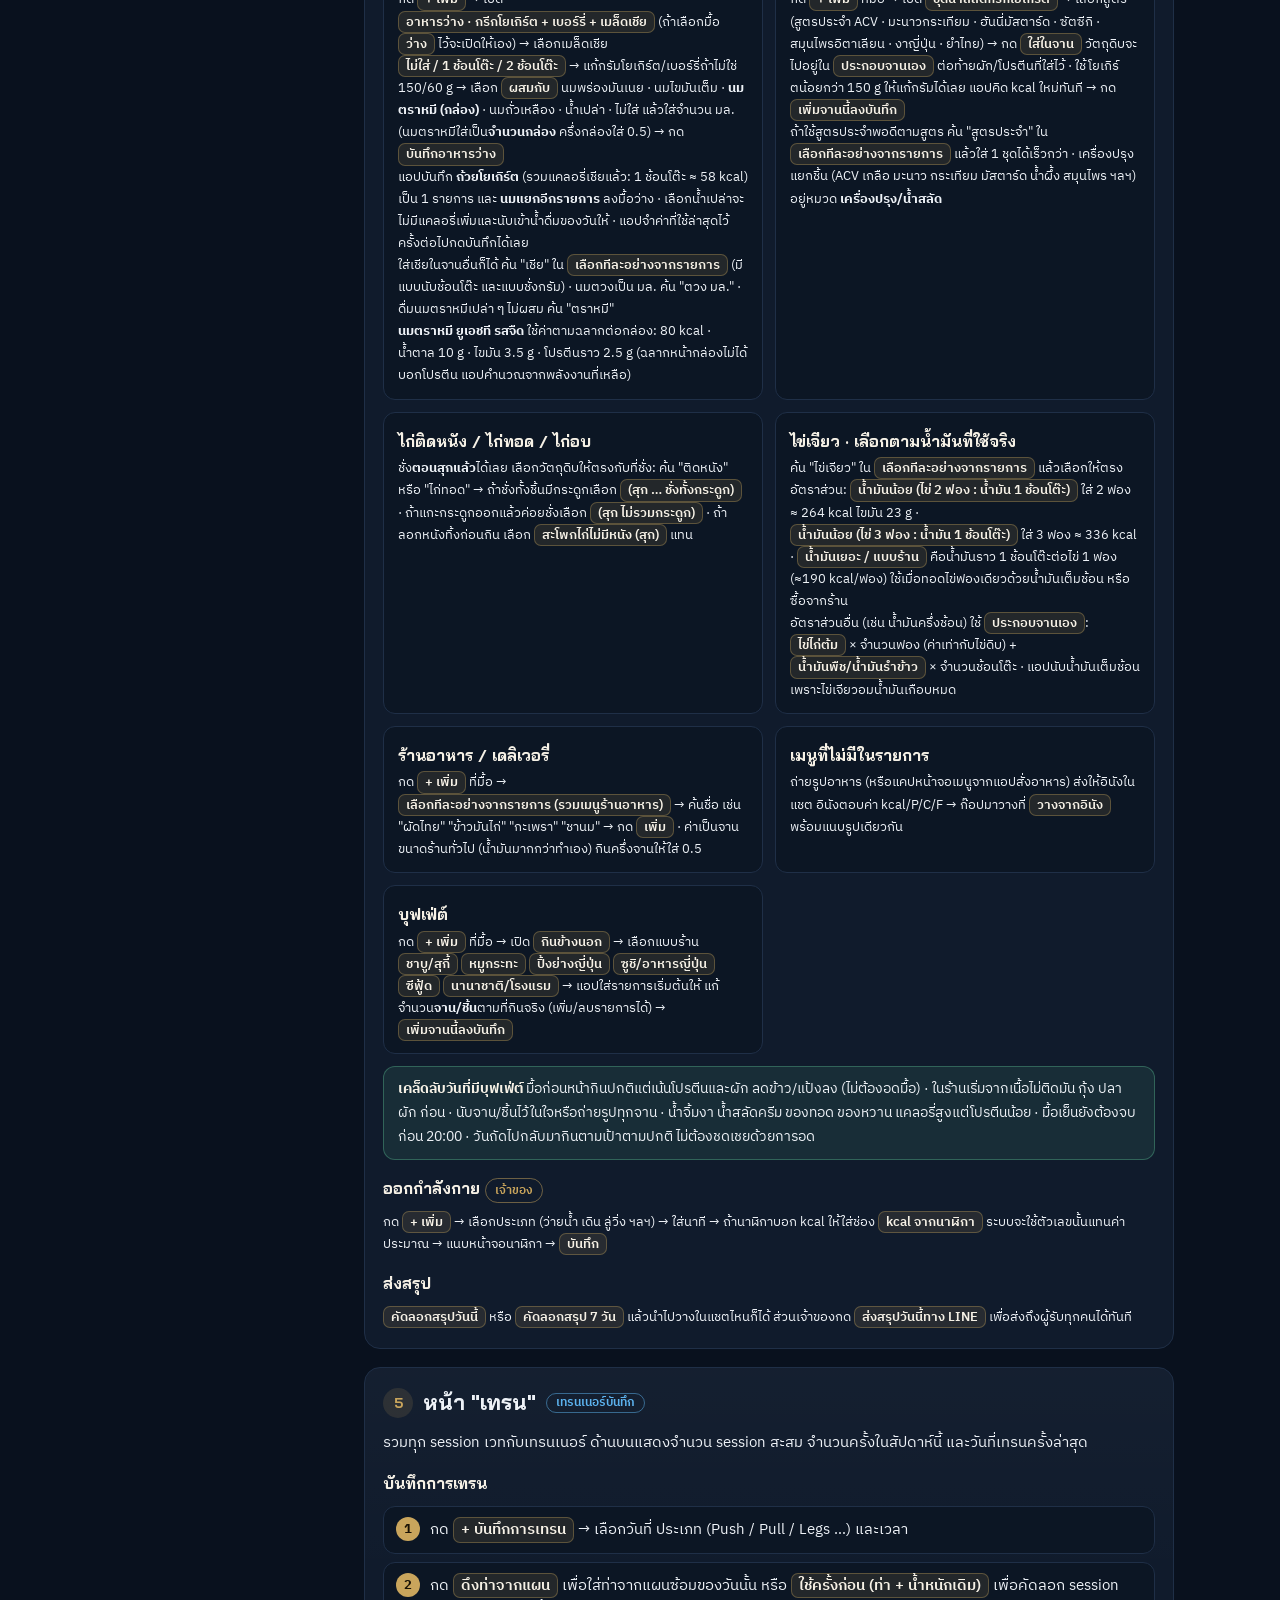
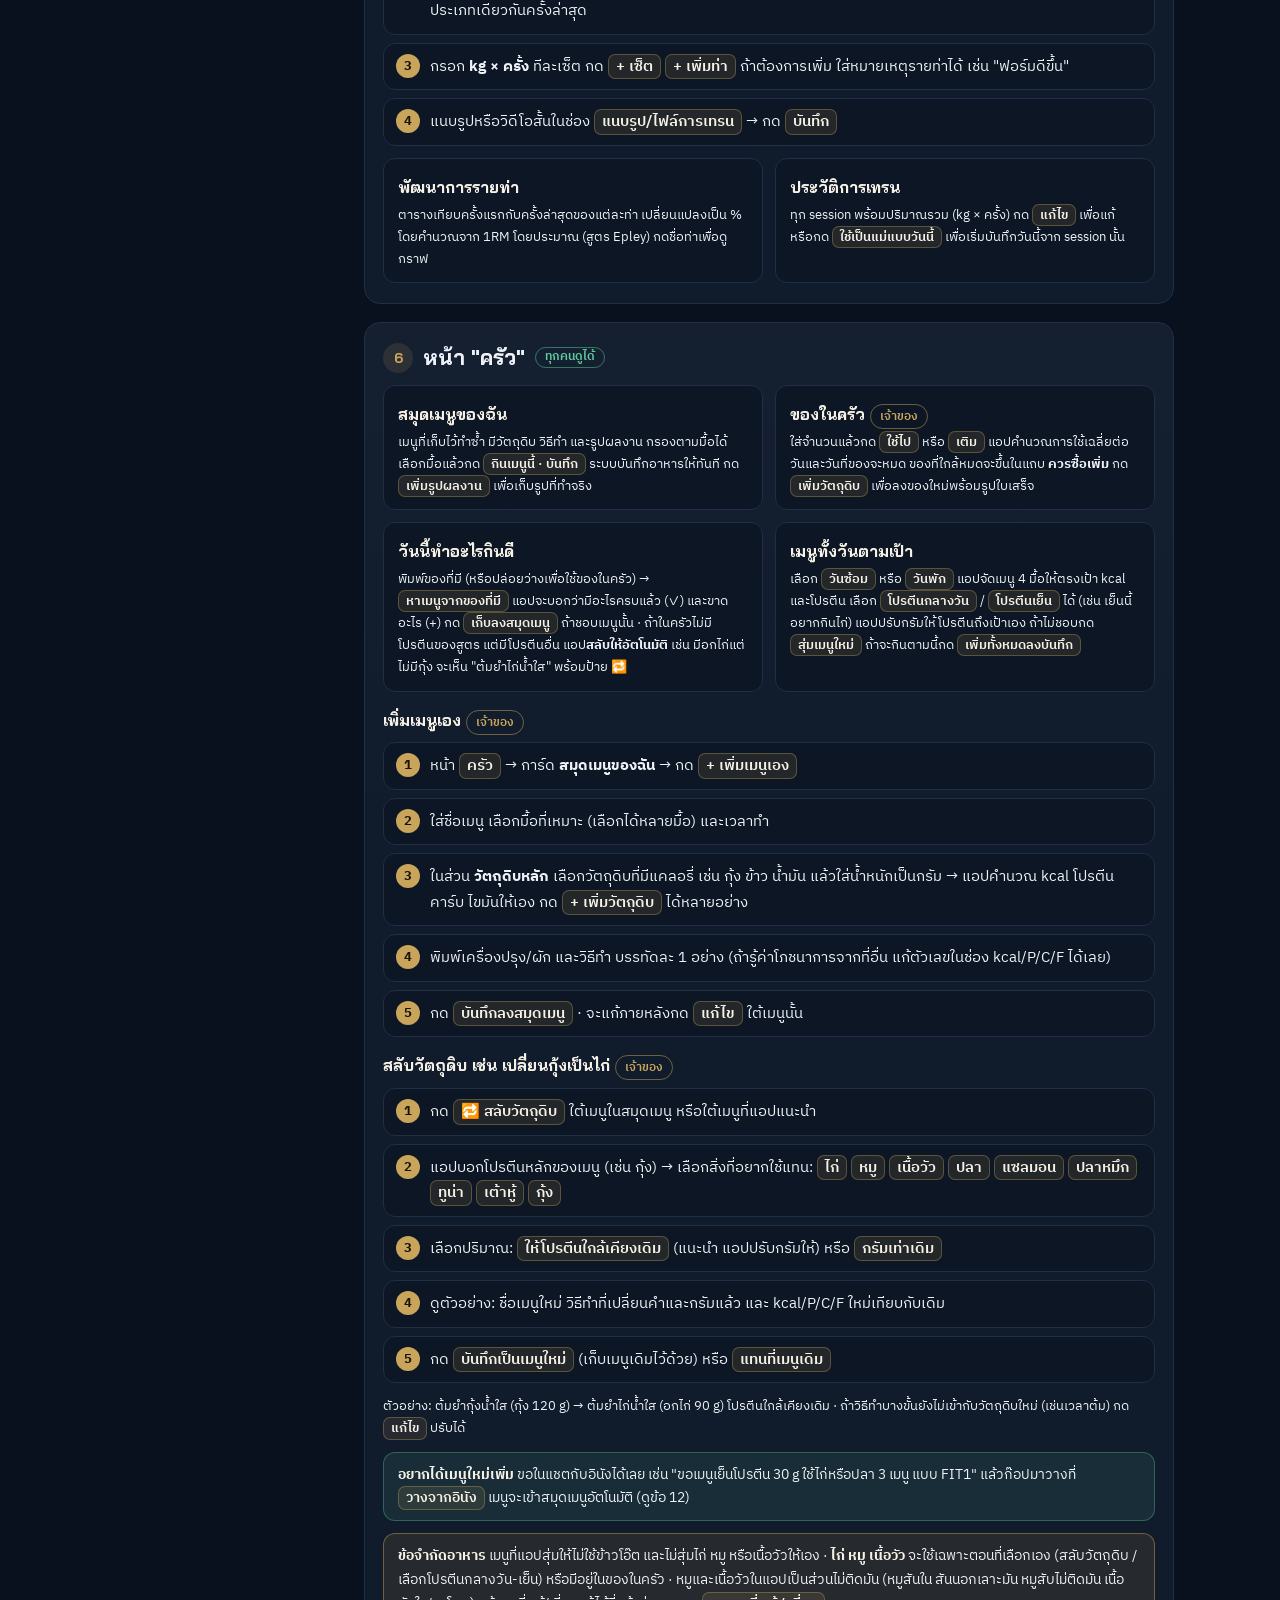
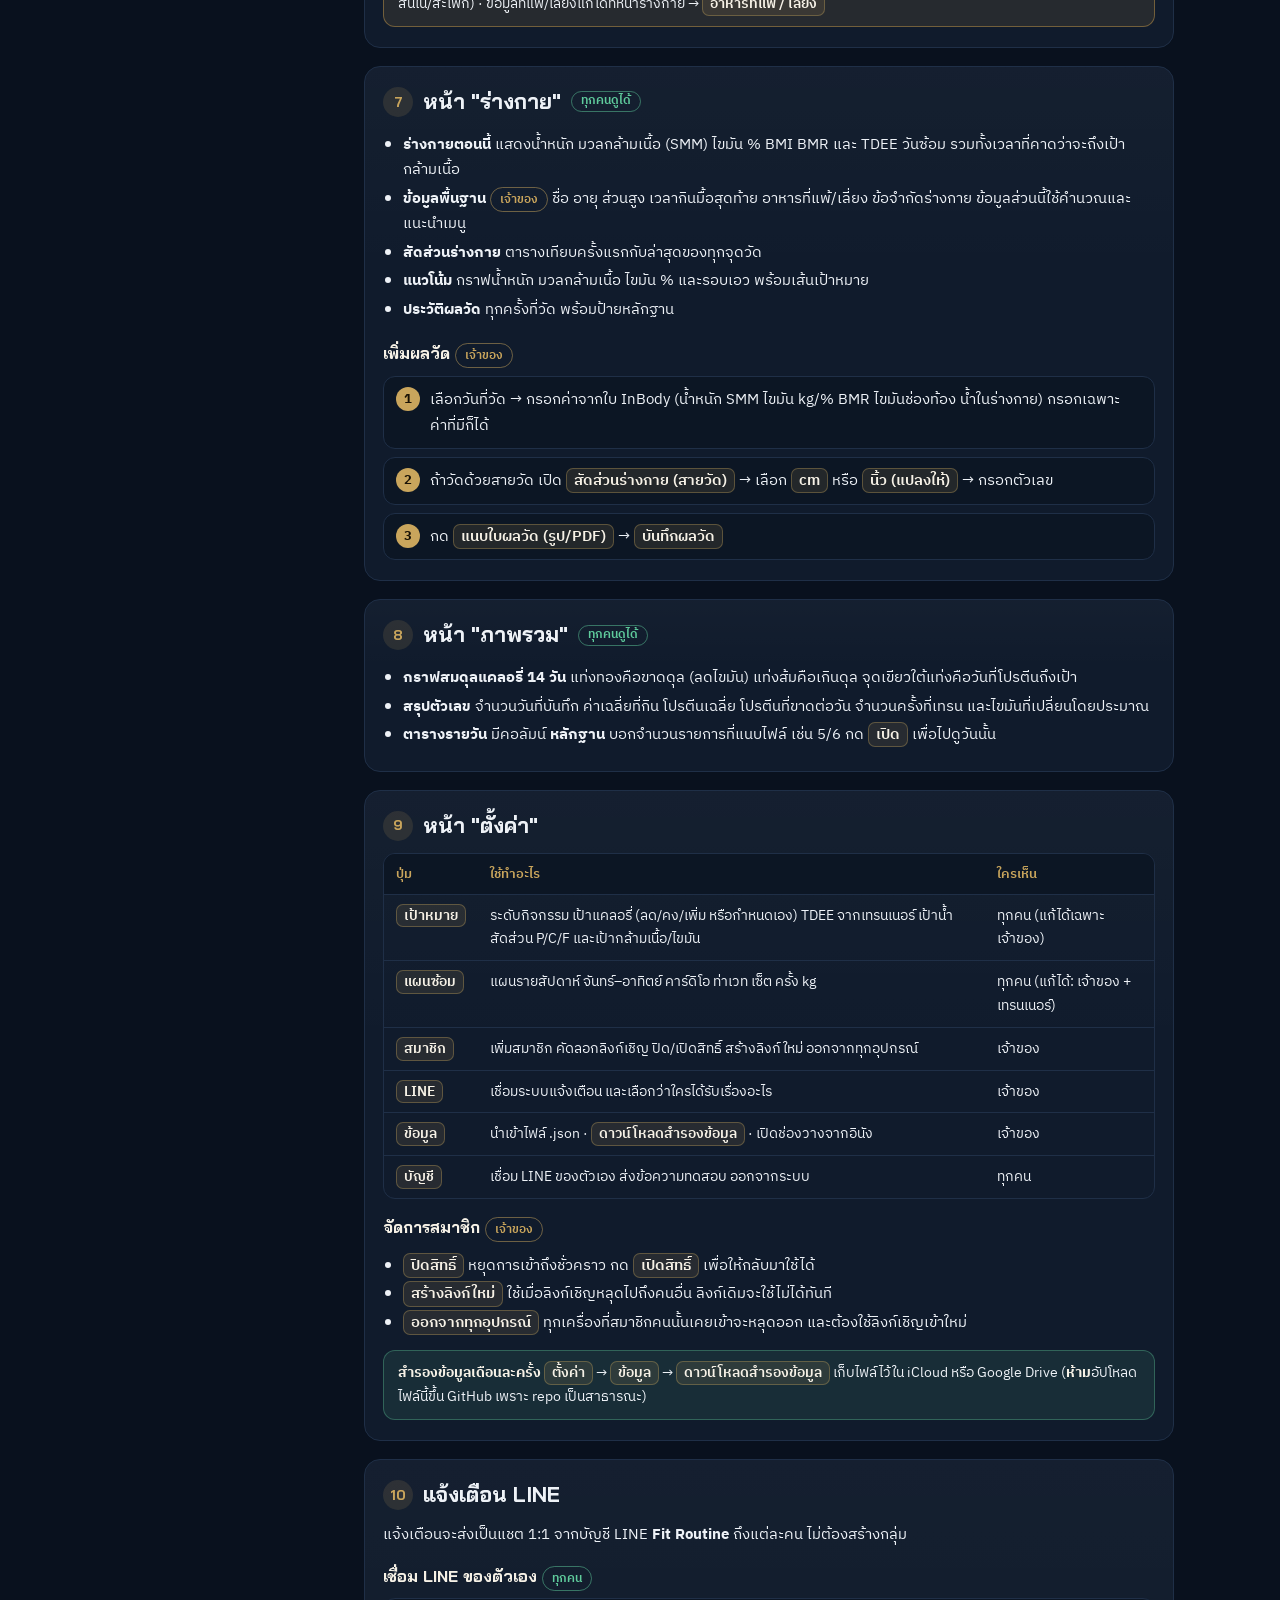
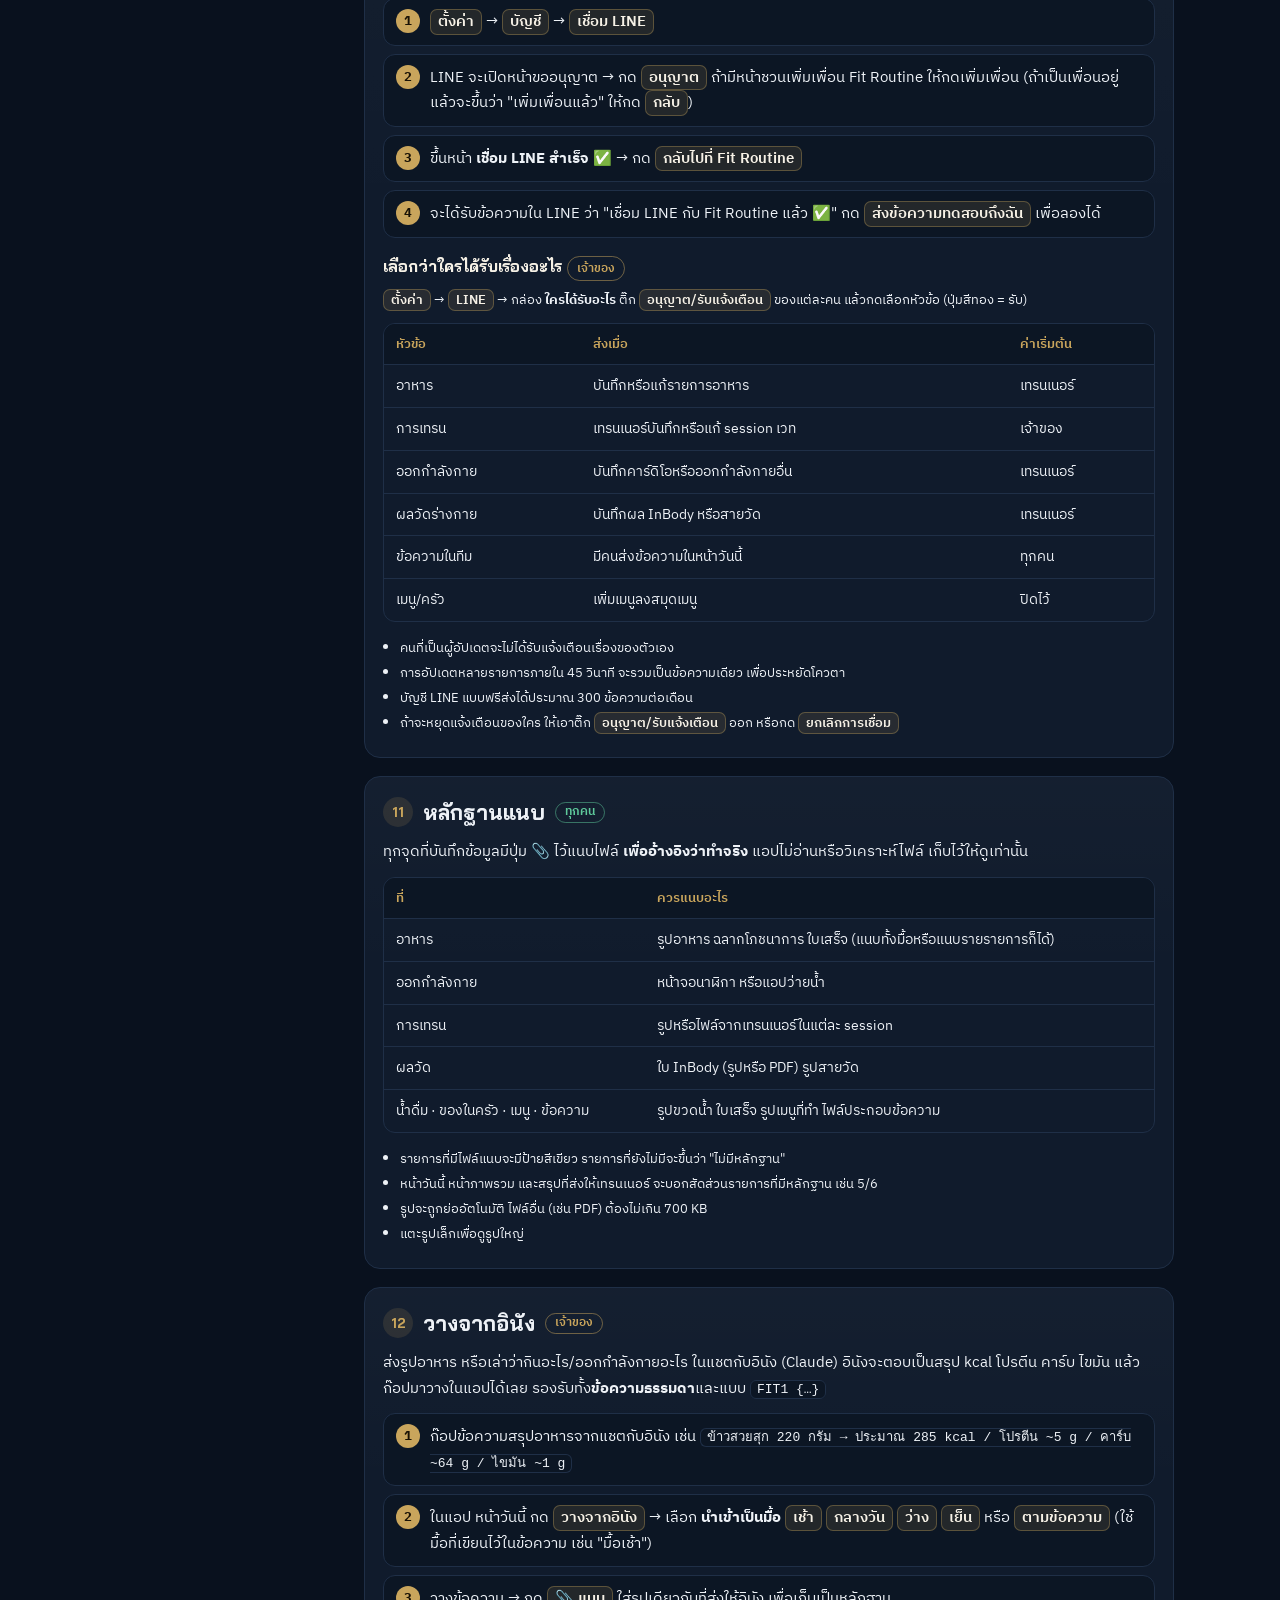
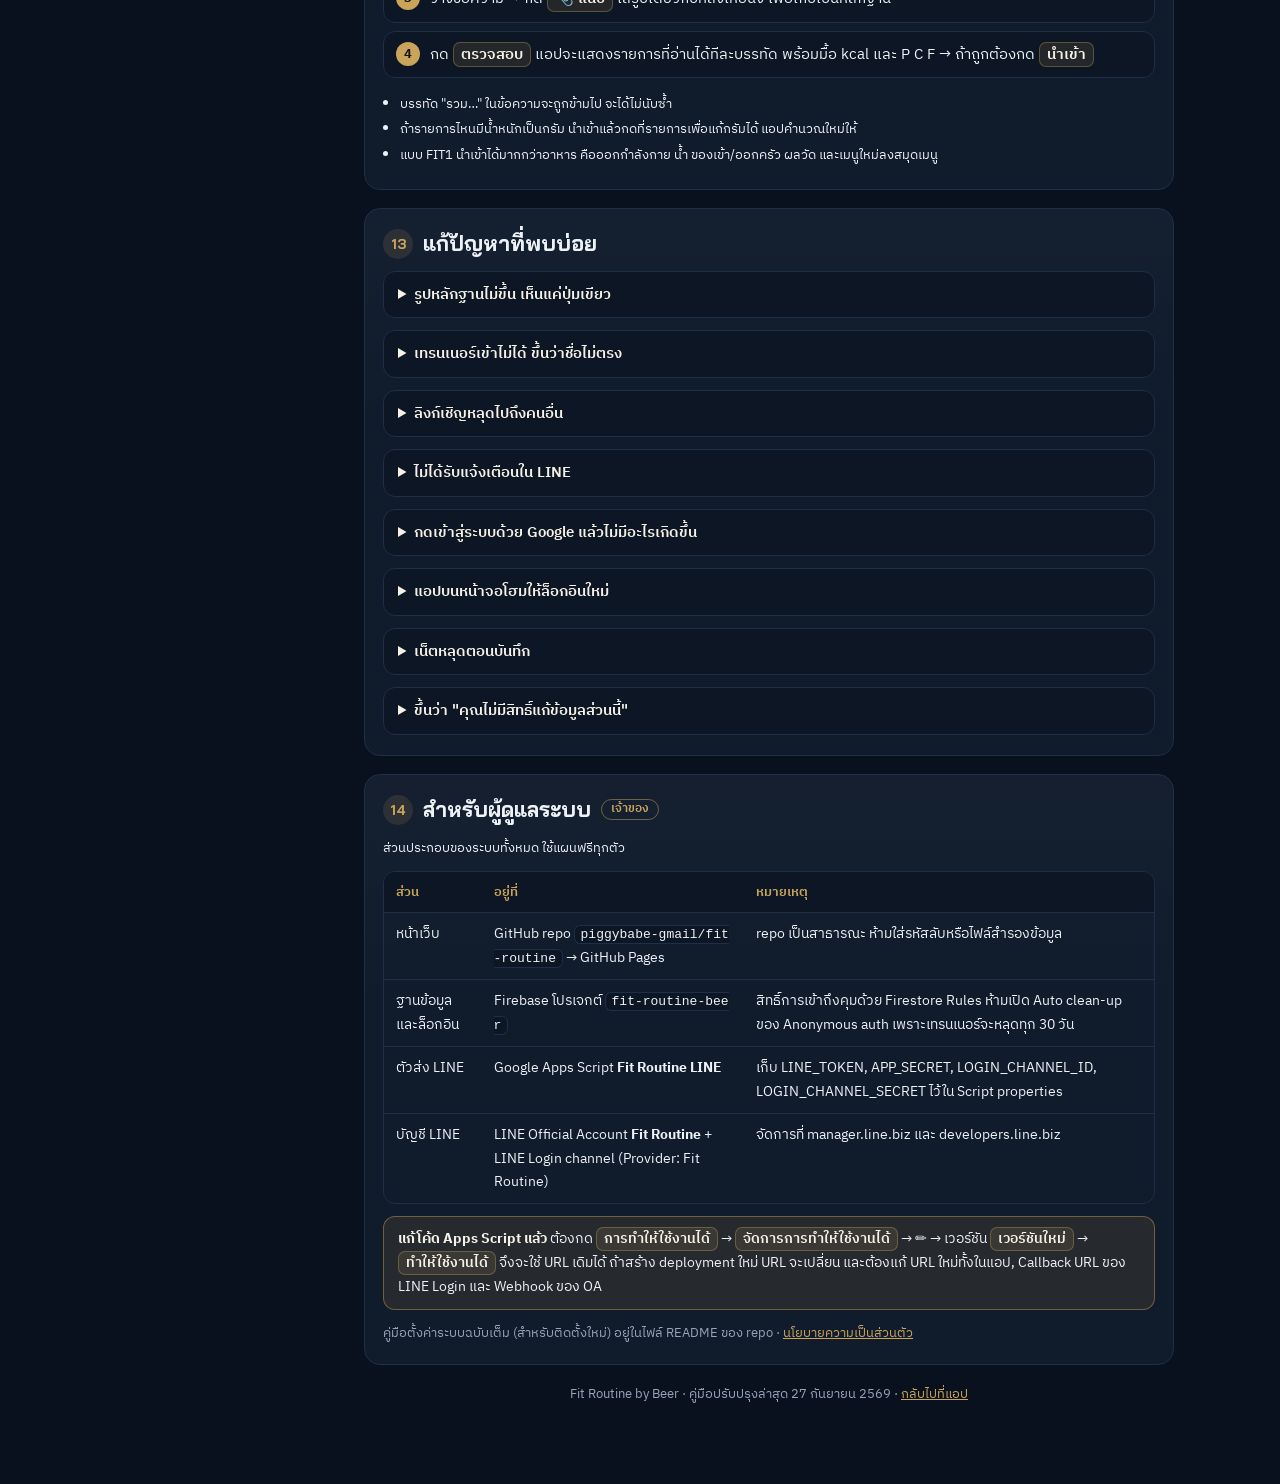
==== commit e7dd0e9d: "Add Bear Brand UHT plain milk (per box, from label) to snack mix and food list Co-Authored-By: Claud" ====
--- a/manual.html
+++ b/manual.html
@@ -202,7 +202,7 @@
       <div class="tip"><b>แก้ปริมาณ</b> กดที่รายการอาหาร ถ้าเป็นจานที่ประกอบเอง จะแก้น้ำหนักวัตถุดิบทีละอย่างได้ ถ้าเป็นรายการที่มีน้ำหนักกรัม แก้กรัมได้โดยตรง แล้วแอปคำนวณใหม่ให้ ส่วนรายการแบบจาน/ชิ้น ให้ใส่เป็นจำนวนเท่า (0.5 = ครึ่ง) <b>ไม่ใช่กรัม</b> ถ้าอยากใส่เป็นกรัม ให้ลบรายการนั้นแล้วเพิ่มใหม่ด้วย "ประกอบจานเอง"</div>
       <h3>กินข้างนอก · ร้านอาหาร / สั่งกลับบ้าน / บุฟเฟ่ต์ <span class="tag own">เจ้าของ</span></h3>
       <div class="grid">
-        <div class="box"><h3>อาหารว่าง · โยเกิร์ต + เบอร์รี่ + เมล็ดเชีย</h3><p class="small">กด <span class="ui">+ เพิ่ม</span> → เปิด <span class="ui">อาหารว่าง · กรีกโยเกิร์ต + เบอร์รี่ + เมล็ดเชีย</span> (ถ้าเลือกมื้อ <span class="ui">ว่าง</span> ไว้จะเปิดให้เอง) → เลือกเมล็ดเชีย <span class="ui">ไม่ใส่ / 1 ช้อนโต๊ะ / 2 ช้อนโต๊ะ</span> → แก้กรัมโยเกิร์ต/เบอร์รี่ถ้าไม่ใช่ 150/60 g → เลือก <span class="ui">ผสมกับ</span> นมพร่องมันเนย · นมไขมันเต็ม · นมถั่วเหลือง · น้ำเปล่า · ไม่ใส่ แล้วใส่จำนวน มล. → กด <span class="ui">บันทึกอาหารว่าง</span><br>แอปบันทึก <b>ถ้วยโยเกิร์ต</b> (รวมแคลอรี่เชียแล้ว: 1 ช้อนโต๊ะ ≈ 58 kcal) เป็น 1 รายการ และ <b>นมแยกอีกรายการ</b> ลงมื้อว่าง · เลือกน้ำเปล่าจะไม่มีแคลอรี่เพิ่มและนับเข้าน้ำดื่มของวันให้ · แอปจำค่าที่ใช้ล่าสุดไว้ ครั้งต่อไปกดบันทึกได้เลย<br>ใส่เชียในจานอื่นก็ได้ ค้น "เชีย" ใน <span class="ui">เลือกทีละอย่างจากรายการ</span> (มีแบบนับช้อนโต๊ะ และแบบชั่งกรัม) · นมตวงเป็น มล. ค้น "ตวง มล."</p></div>
+        <div class="box"><h3>อาหารว่าง · โยเกิร์ต + เบอร์รี่ + เมล็ดเชีย</h3><p class="small">กด <span class="ui">+ เพิ่ม</span> → เปิด <span class="ui">อาหารว่าง · กรีกโยเกิร์ต + เบอร์รี่ + เมล็ดเชีย</span> (ถ้าเลือกมื้อ <span class="ui">ว่าง</span> ไว้จะเปิดให้เอง) → เลือกเมล็ดเชีย <span class="ui">ไม่ใส่ / 1 ช้อนโต๊ะ / 2 ช้อนโต๊ะ</span> → แก้กรัมโยเกิร์ต/เบอร์รี่ถ้าไม่ใช่ 150/60 g → เลือก <span class="ui">ผสมกับ</span> นมพร่องมันเนย · นมไขมันเต็ม · <b>นมตราหมี (กล่อง)</b> · นมถั่วเหลือง · น้ำเปล่า · ไม่ใส่ แล้วใส่จำนวน มล. (นมตราหมีใส่เป็น<b>จำนวนกล่อง</b> ครึ่งกล่องใส่ 0.5) → กด <span class="ui">บันทึกอาหารว่าง</span><br>แอปบันทึก <b>ถ้วยโยเกิร์ต</b> (รวมแคลอรี่เชียแล้ว: 1 ช้อนโต๊ะ ≈ 58 kcal) เป็น 1 รายการ และ <b>นมแยกอีกรายการ</b> ลงมื้อว่าง · เลือกน้ำเปล่าจะไม่มีแคลอรี่เพิ่มและนับเข้าน้ำดื่มของวันให้ · แอปจำค่าที่ใช้ล่าสุดไว้ ครั้งต่อไปกดบันทึกได้เลย<br>ใส่เชียในจานอื่นก็ได้ ค้น "เชีย" ใน <span class="ui">เลือกทีละอย่างจากรายการ</span> (มีแบบนับช้อนโต๊ะ และแบบชั่งกรัม) · นมตวงเป็น มล. ค้น "ตวง มล." · ดื่มนมตราหมีเปล่า ๆ ไม่ผสม ค้น "ตราหมี"<br><b>นมตราหมี ยูเอชที รสจืด</b> ใช้ค่าตามฉลากต่อกล่อง: 80 kcal · น้ำตาล 10 g · ไขมัน 3.5 g · โปรตีนราว 2.5 g (ฉลากหน้ากล่องไม่ได้บอกโปรตีน แอปคำนวณจากพลังงานที่เหลือ)</p></div>
         <div class="box"><h3>น้ำสลัดกรีกโยเกิร์ต</h3><p class="small">กด <span class="ui">+ เพิ่ม</span> ที่มื้อ → เปิด <span class="ui">ชุดน้ำสลัดกรีกโยเกิร์ต</span> → เลือกสูตร (สูตรประจำ ACV · มะนาวกระเทียม · ฮันนี่มัสตาร์ด · ซัตซีกิ · สมุนไพรอิตาเลียน · งาญี่ปุ่น · ยำไทย) → กด <span class="ui">ใส่ในจาน</span> วัตถุดิบจะไปอยู่ใน <span class="ui">ประกอบจานเอง</span> ต่อท้ายผัก/โปรตีนที่ใส่ไว้ · ใช้โยเกิร์ตน้อยกว่า 150 g ให้แก้กรัมได้เลย แอปคิด kcal ใหม่ทันที → กด <span class="ui">เพิ่มจานนี้ลงบันทึก</span><br>ถ้าใช้สูตรประจำพอดีตามสูตร ค้น "สูตรประจำ" ใน <span class="ui">เลือกทีละอย่างจากรายการ</span> แล้วใส่ 1 ชุดได้เร็วกว่า · เครื่องปรุงแยกชิ้น (ACV เกลือ มะนาว กระเทียม มัสตาร์ด น้ำผึ้ง สมุนไพร ฯลฯ) อยู่หมวด <b>เครื่องปรุง/น้ำสลัด</b></p></div>
         <div class="box"><h3>ไก่ติดหนัง / ไก่ทอด / ไก่อบ</h3><p class="small">ชั่ง<b>ตอนสุกแล้ว</b>ได้เลย เลือกวัตถุดิบให้ตรงกับที่ชั่ง: ค้น "ติดหนัง" หรือ "ไก่ทอด" → ถ้าชั่งทั้งชิ้นมีกระดูกเลือก <span class="ui">(สุก … ชั่งทั้งกระดูก)</span> · ถ้าแกะกระดูกออกแล้วค่อยชั่งเลือก <span class="ui">(สุก ไม่รวมกระดูก)</span> · ถ้าลอกหนังทิ้งก่อนกิน เลือก <span class="ui">สะโพกไก่ไม่มีหนัง (สุก)</span> แทน</p></div>
         <div class="box"><h3>ไข่เจียว · เลือกตามน้ำมันที่ใช้จริง</h3><p class="small">ค้น "ไข่เจียว" ใน <span class="ui">เลือกทีละอย่างจากรายการ</span> แล้วเลือกให้ตรงอัตราส่วน: <span class="ui">น้ำมันน้อย (ไข่ 2 ฟอง : น้ำมัน 1 ช้อนโต๊ะ)</span> ใส่ 2 ฟอง ≈ 264 kcal ไขมัน 23 g · <span class="ui">น้ำมันน้อย (ไข่ 3 ฟอง : น้ำมัน 1 ช้อนโต๊ะ)</span> ใส่ 3 ฟอง ≈ 336 kcal · <span class="ui">น้ำมันเยอะ / แบบร้าน</span> คือน้ำมันราว 1 ช้อนโต๊ะต่อไข่ 1 ฟอง (≈190 kcal/ฟอง) ใช้เมื่อทอดไข่ฟองเดียวด้วยน้ำมันเต็มช้อน หรือซื้อจากร้าน<br>อัตราส่วนอื่น (เช่น น้ำมันครึ่งช้อน) ใช้ <span class="ui">ประกอบจานเอง</span>: <span class="ui">ไข่ไก่ต้ม</span> × จำนวนฟอง (ค่าเท่ากับไข่ดิบ) + <span class="ui">น้ำมันพืช/น้ำมันรำข้าว</span> × จำนวนช้อนโต๊ะ · แอปนับน้ำมันเต็มช้อน เพราะไข่เจียวอมน้ำมันเกือบหมด</p></div>
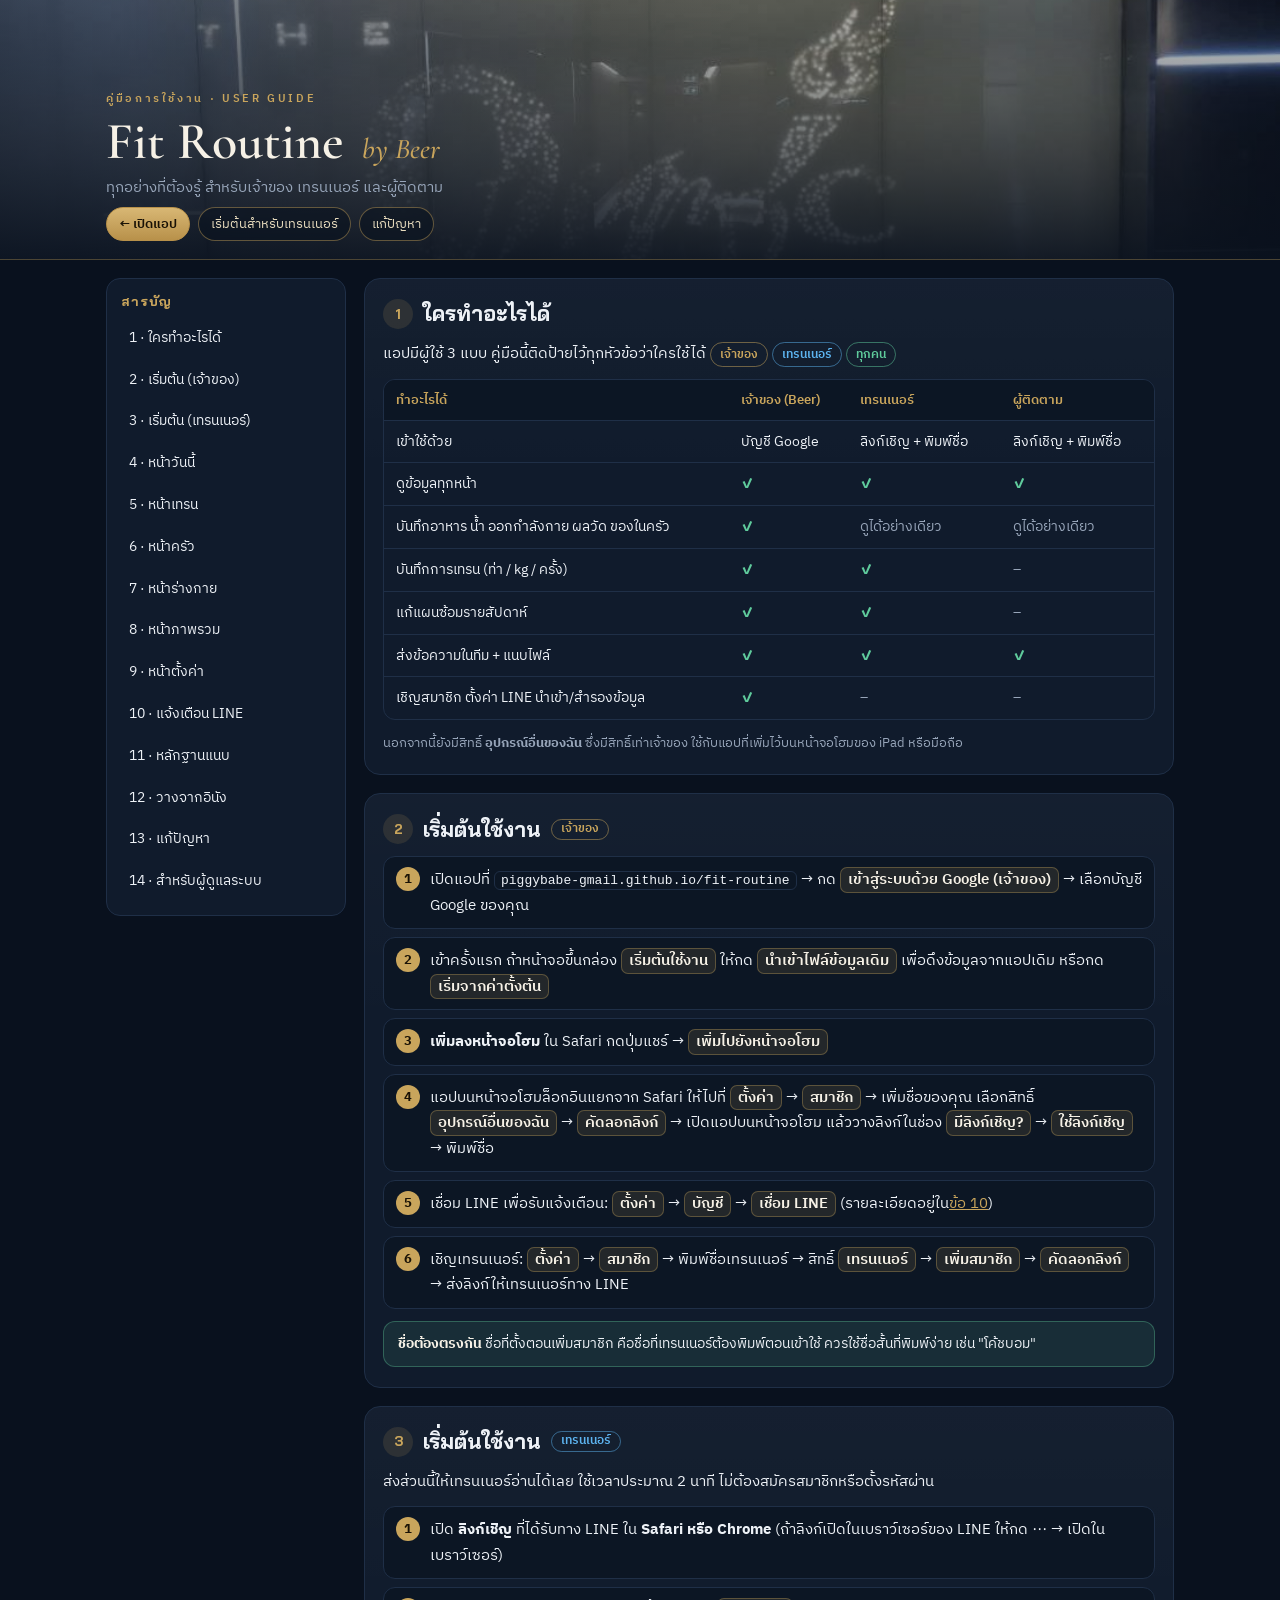
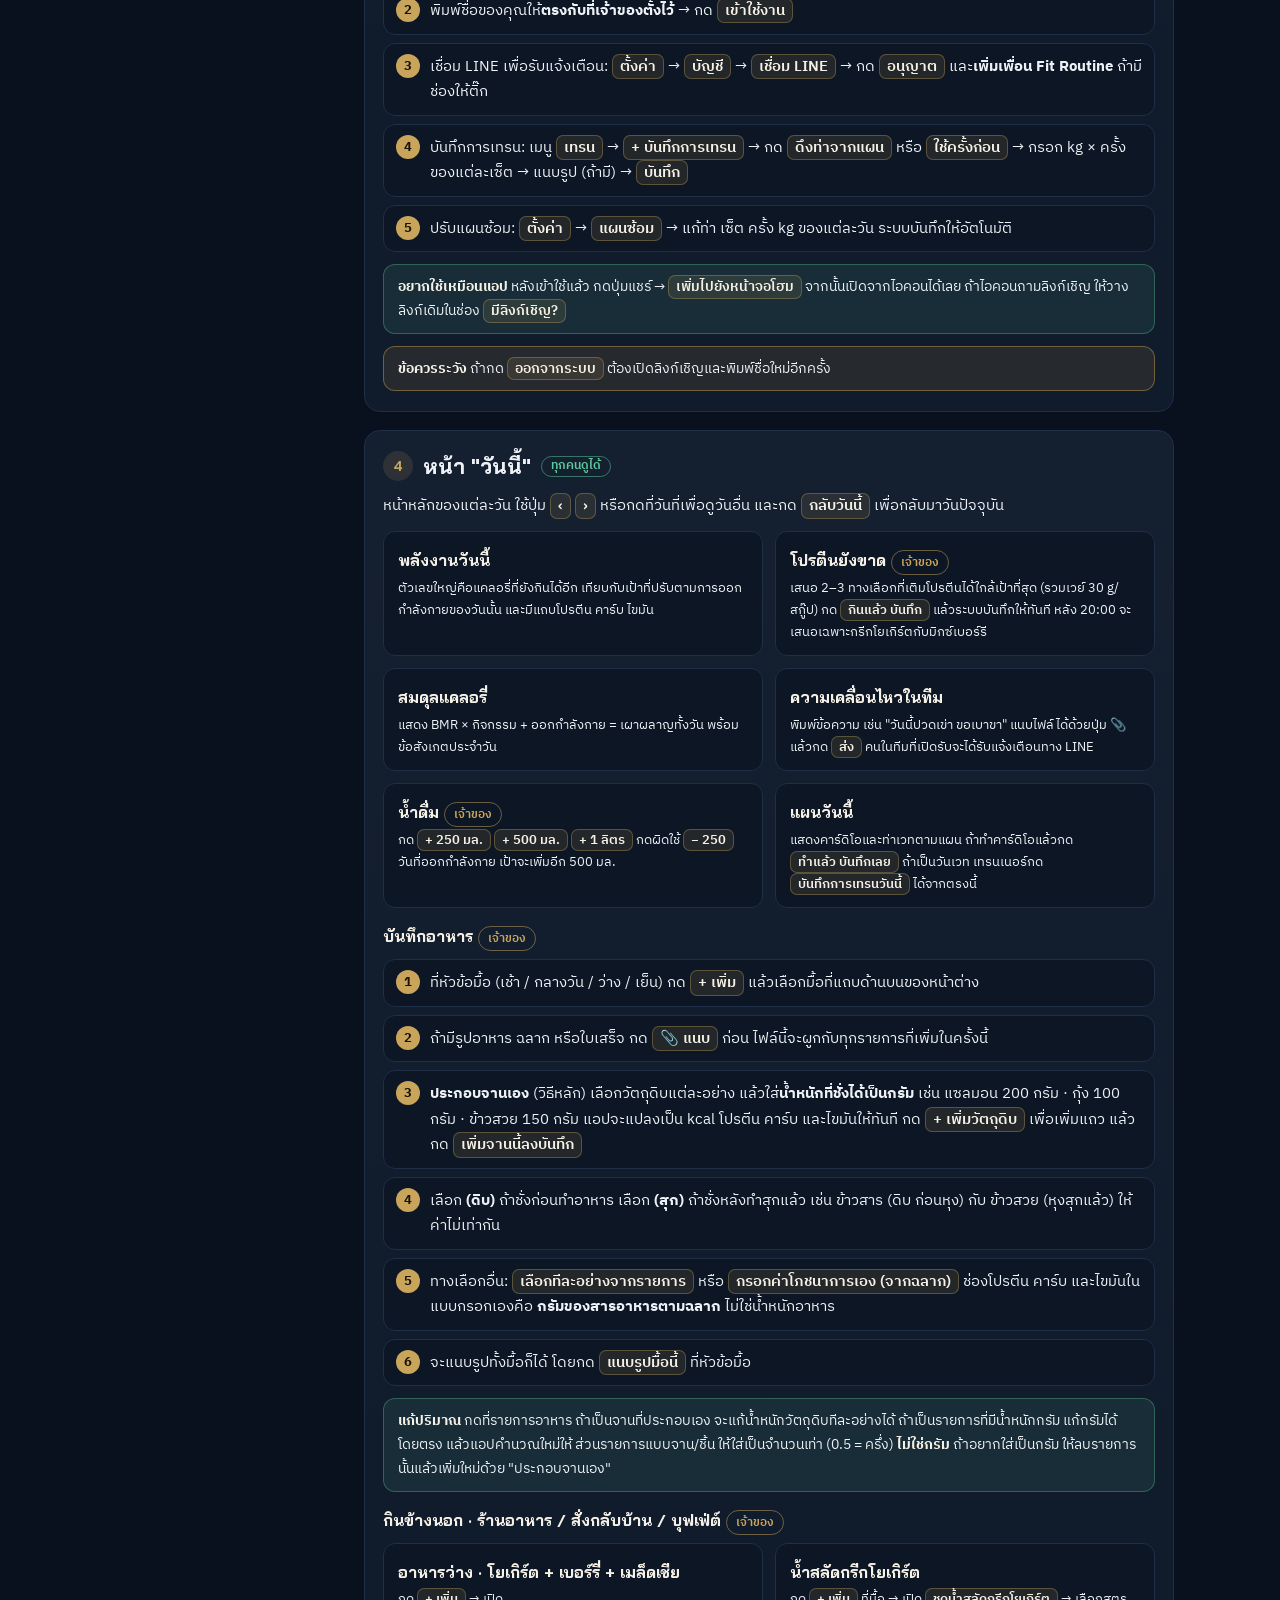
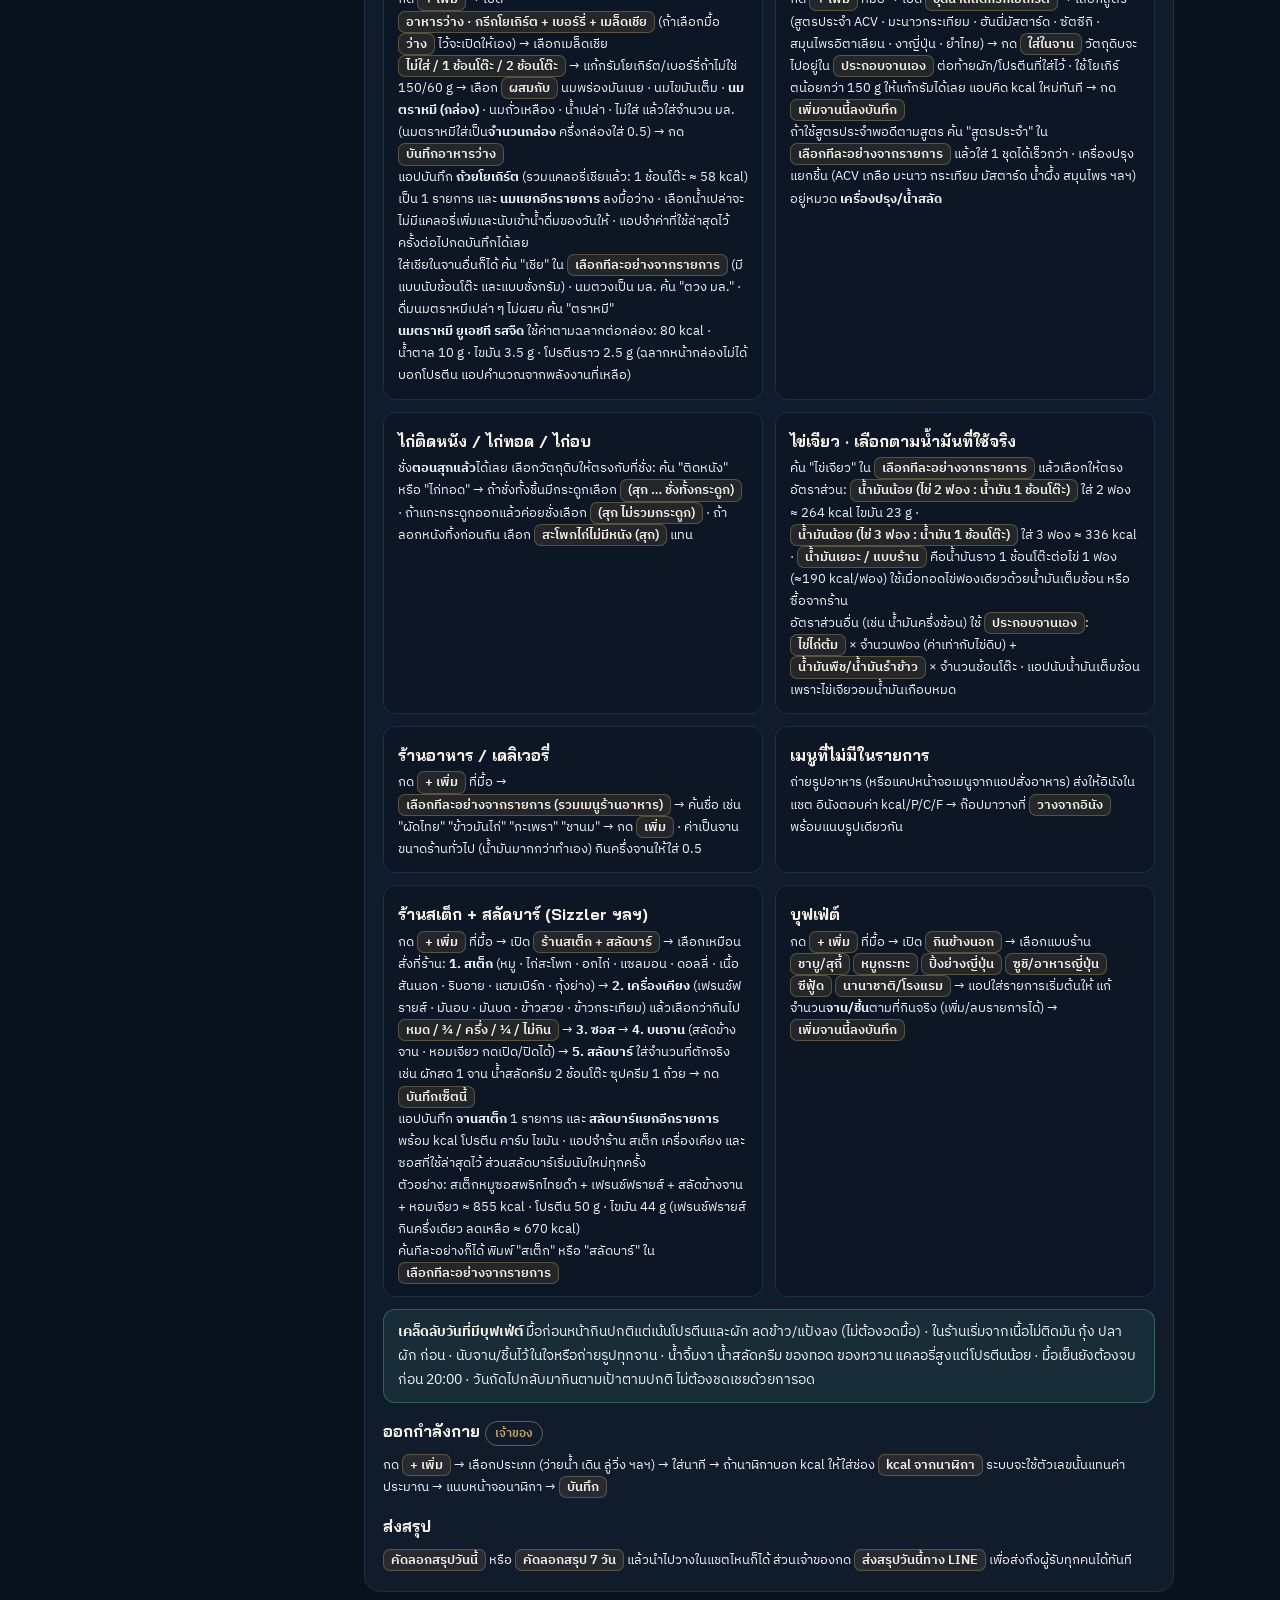
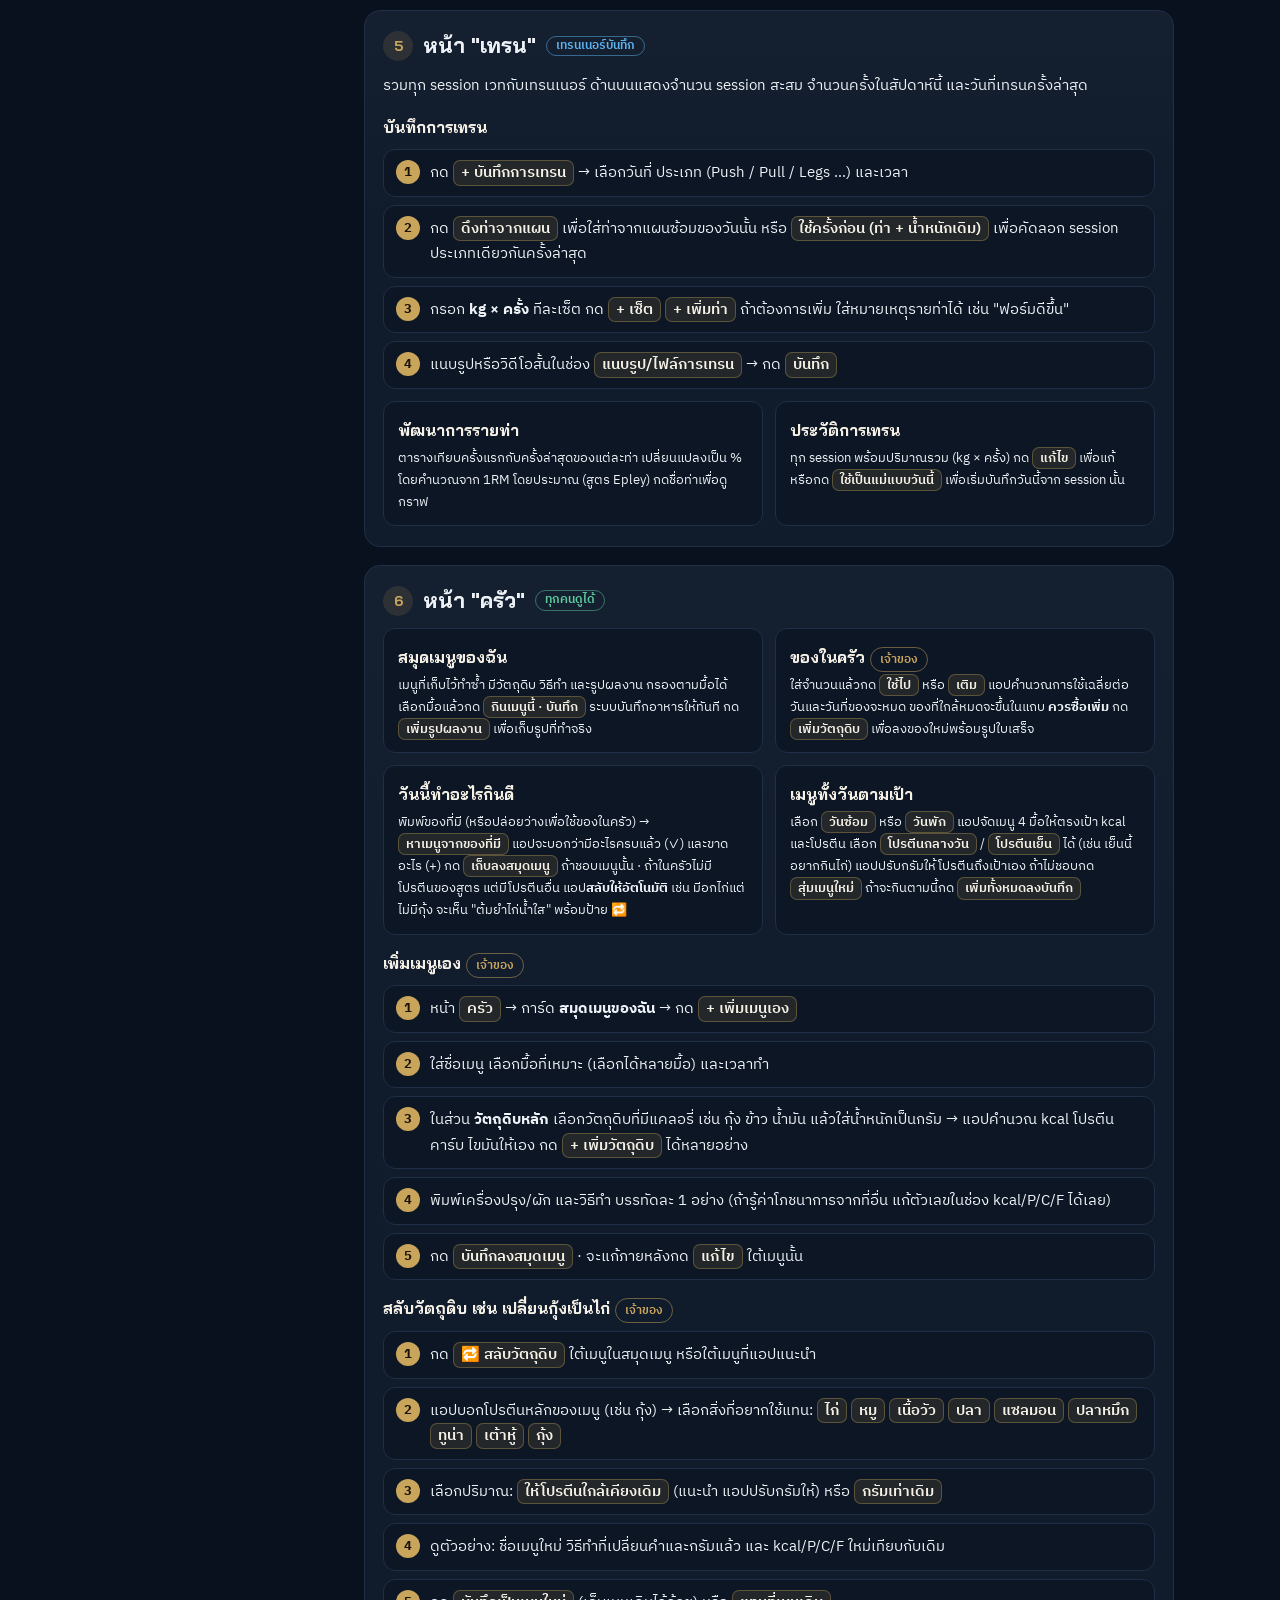
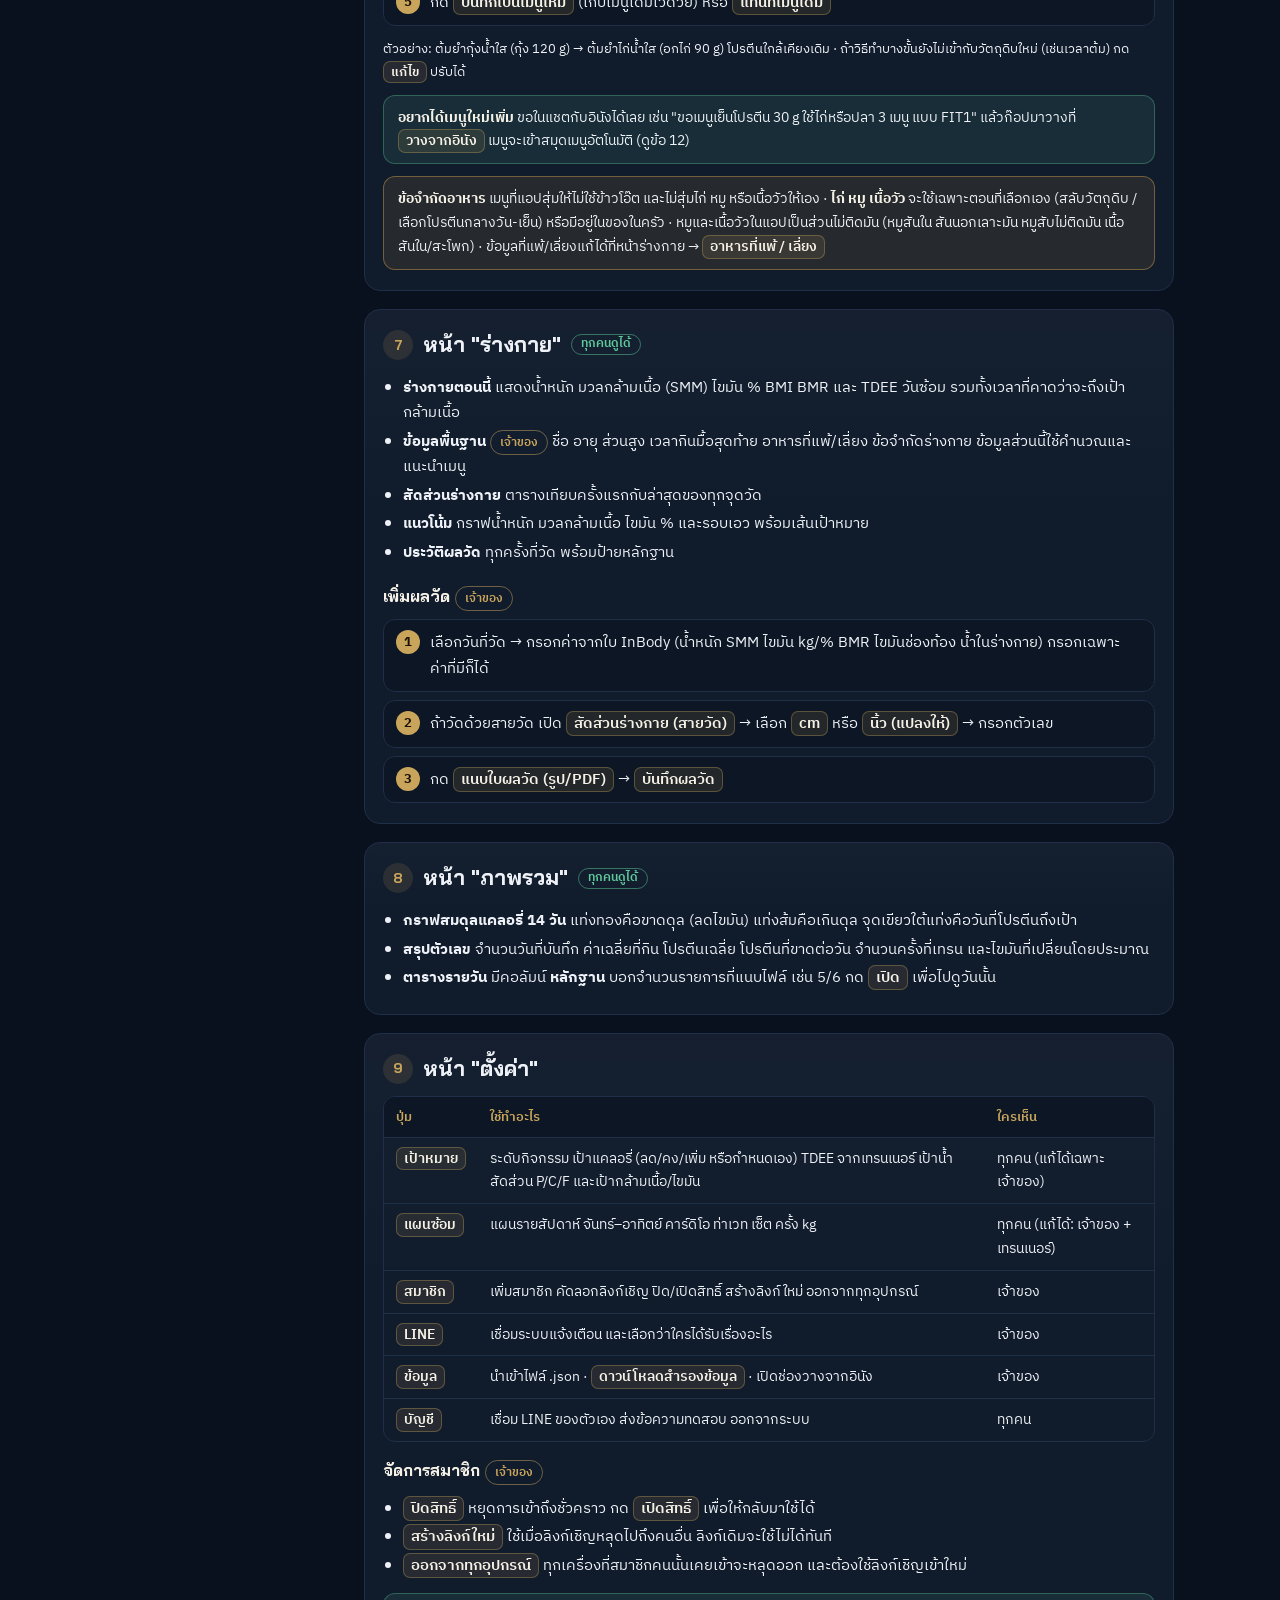
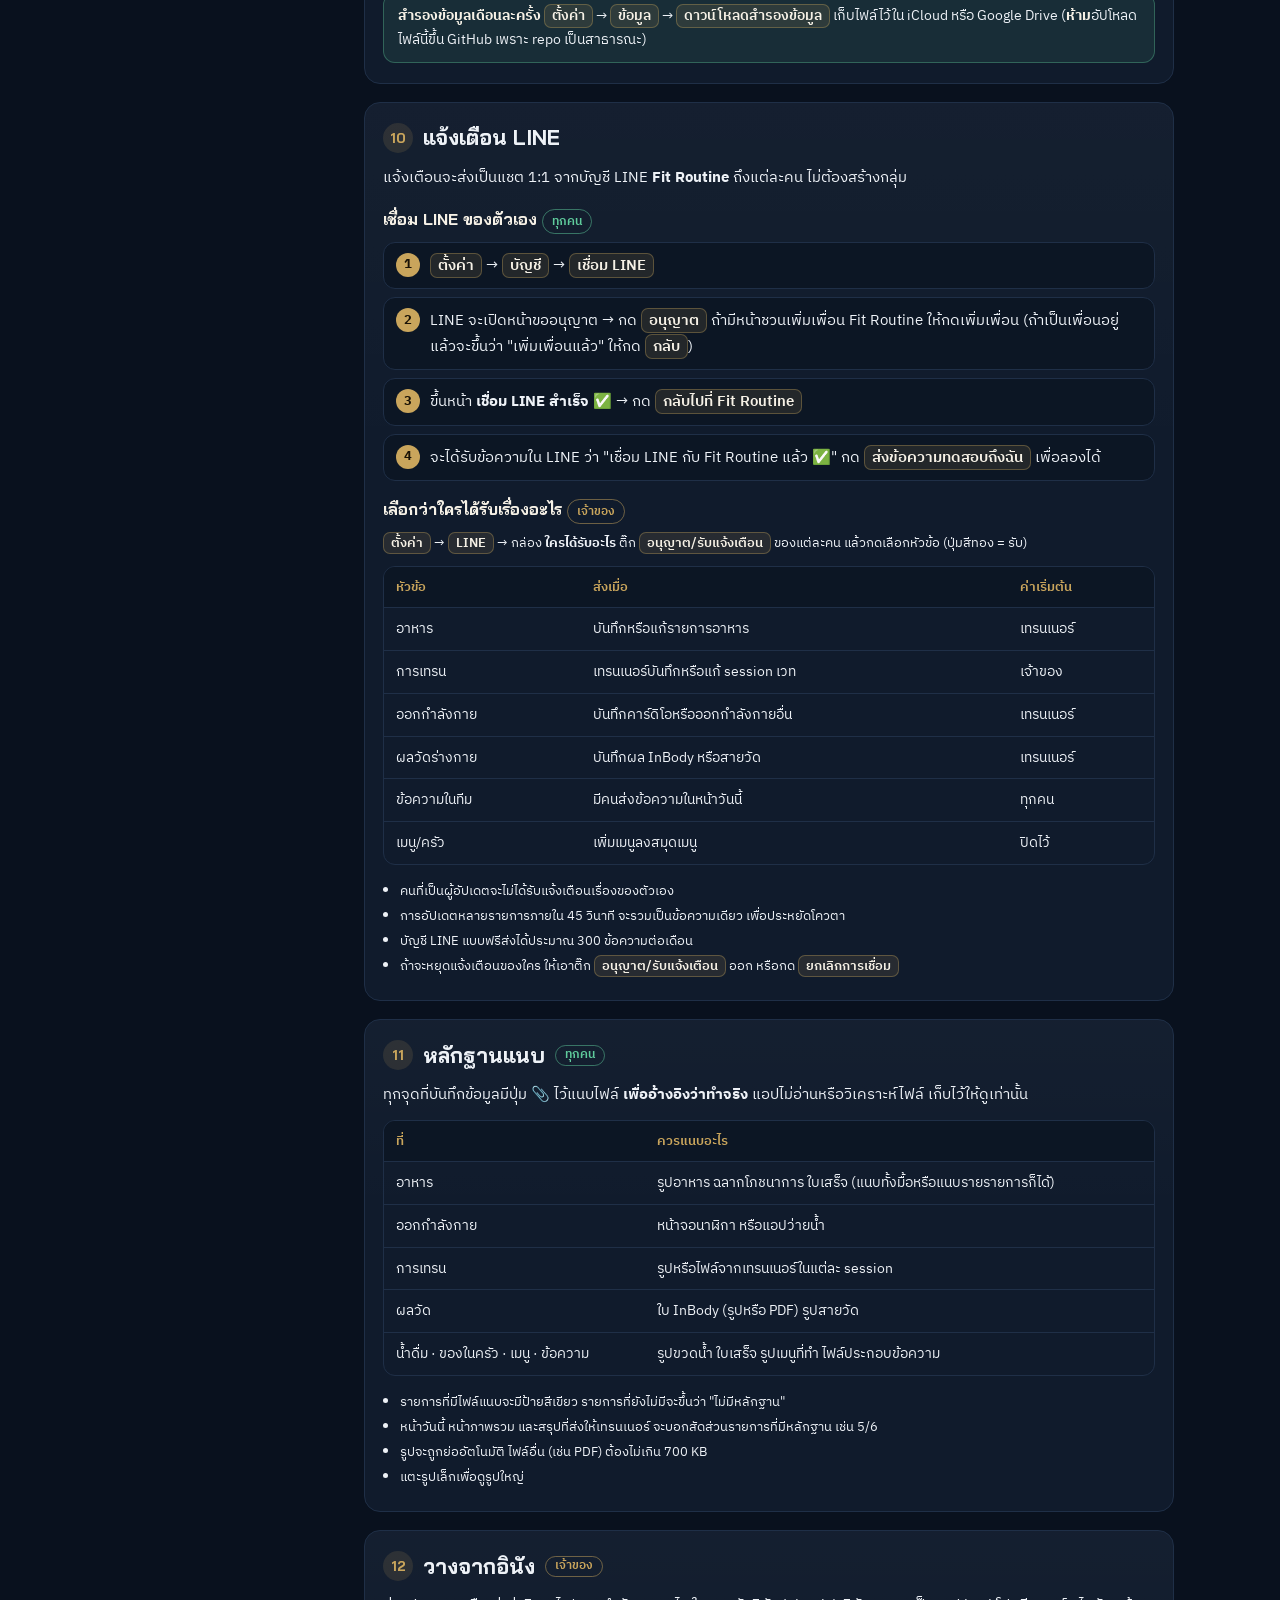
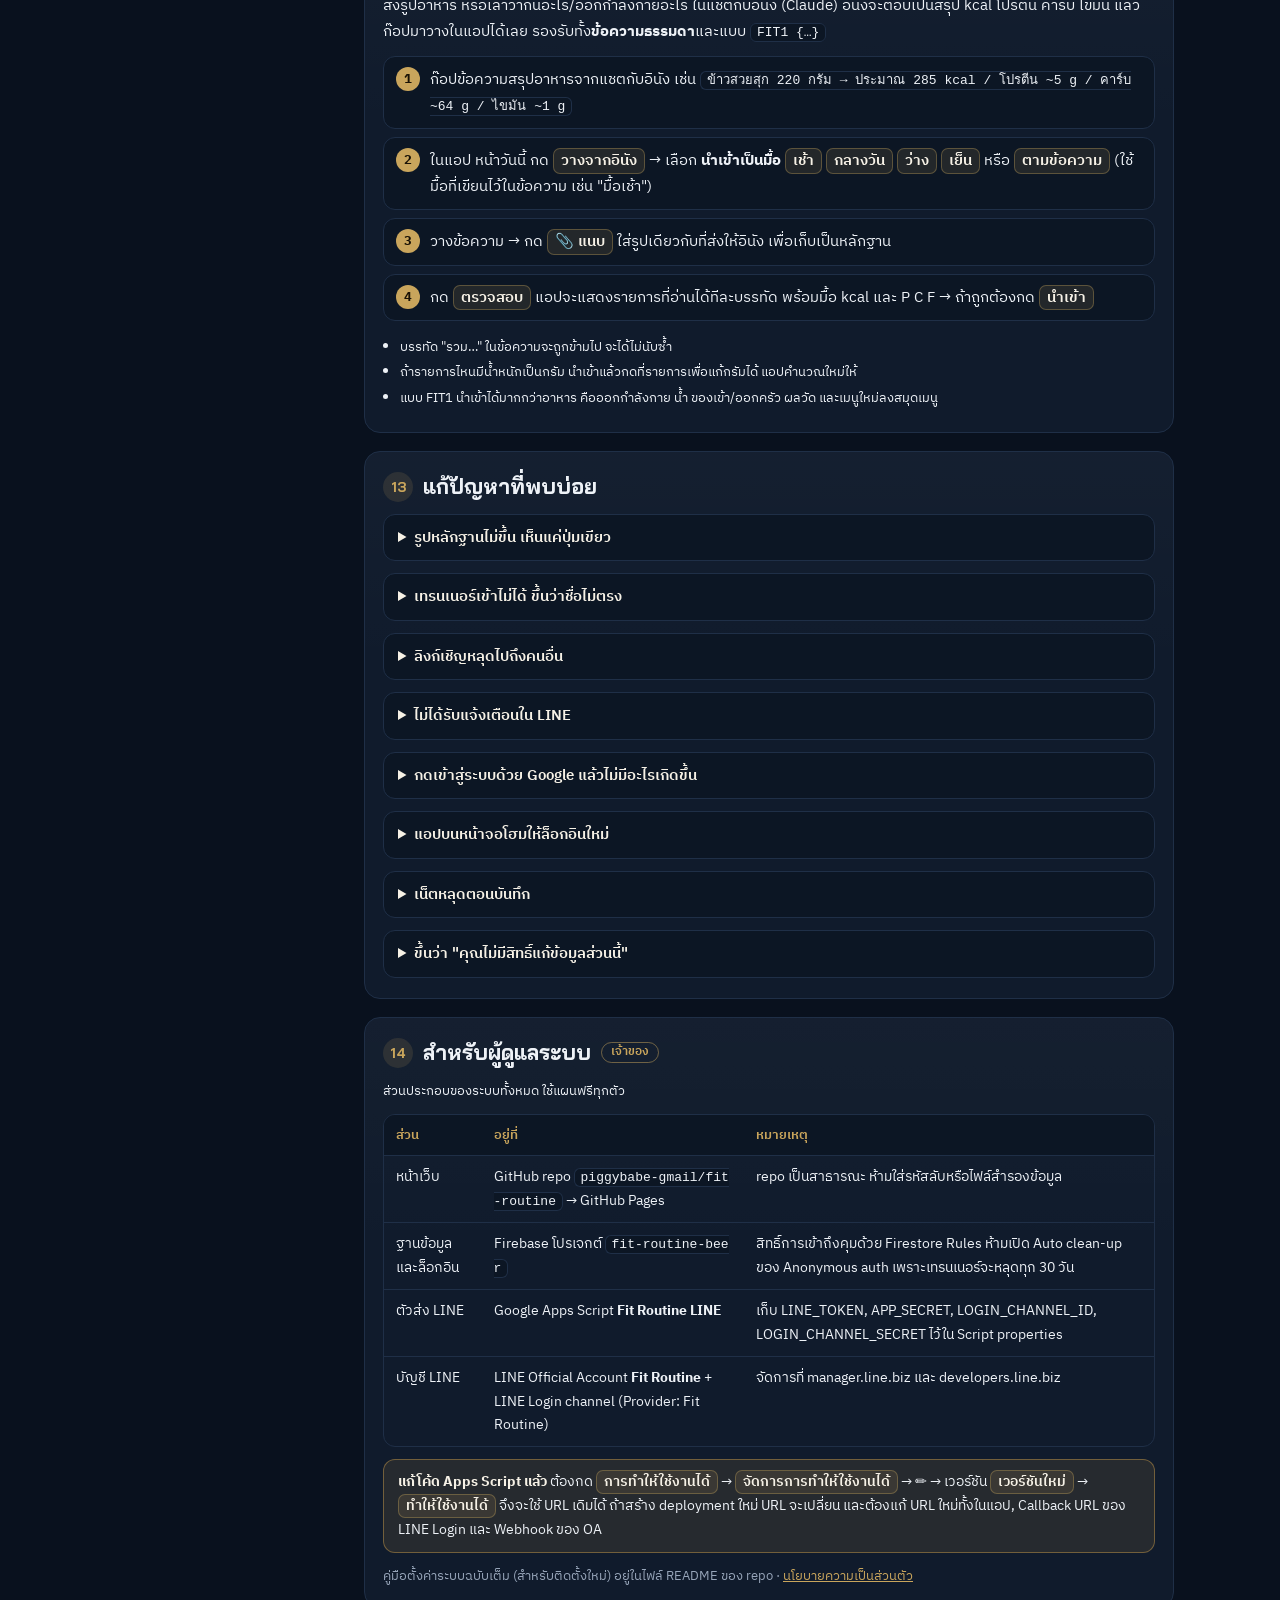
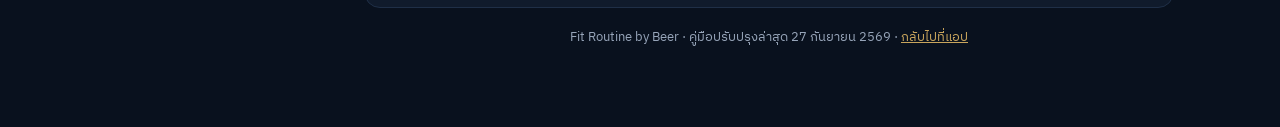
==== commit bb6884a3: "Add steak house + salad bar set builder (Sizzler etc.) with per-item macros Co-Authored-By: Claude O" ====
--- a/manual.html
+++ b/manual.html
@@ -208,6 +208,7 @@
         <div class="box"><h3>ไข่เจียว · เลือกตามน้ำมันที่ใช้จริง</h3><p class="small">ค้น "ไข่เจียว" ใน <span class="ui">เลือกทีละอย่างจากรายการ</span> แล้วเลือกให้ตรงอัตราส่วน: <span class="ui">น้ำมันน้อย (ไข่ 2 ฟอง : น้ำมัน 1 ช้อนโต๊ะ)</span> ใส่ 2 ฟอง ≈ 264 kcal ไขมัน 23 g · <span class="ui">น้ำมันน้อย (ไข่ 3 ฟอง : น้ำมัน 1 ช้อนโต๊ะ)</span> ใส่ 3 ฟอง ≈ 336 kcal · <span class="ui">น้ำมันเยอะ / แบบร้าน</span> คือน้ำมันราว 1 ช้อนโต๊ะต่อไข่ 1 ฟอง (≈190 kcal/ฟอง) ใช้เมื่อทอดไข่ฟองเดียวด้วยน้ำมันเต็มช้อน หรือซื้อจากร้าน<br>อัตราส่วนอื่น (เช่น น้ำมันครึ่งช้อน) ใช้ <span class="ui">ประกอบจานเอง</span>: <span class="ui">ไข่ไก่ต้ม</span> × จำนวนฟอง (ค่าเท่ากับไข่ดิบ) + <span class="ui">น้ำมันพืช/น้ำมันรำข้าว</span> × จำนวนช้อนโต๊ะ · แอปนับน้ำมันเต็มช้อน เพราะไข่เจียวอมน้ำมันเกือบหมด</p></div>
         <div class="box"><h3>ร้านอาหาร / เดลิเวอรี่</h3><p class="small">กด <span class="ui">+ เพิ่ม</span> ที่มื้อ → <span class="ui">เลือกทีละอย่างจากรายการ (รวมเมนูร้านอาหาร)</span> → ค้นชื่อ เช่น "ผัดไทย" "ข้าวมันไก่" "กะเพรา" "ชานม" → กด <span class="ui">เพิ่ม</span> · ค่าเป็นจานขนาดร้านทั่วไป (น้ำมันมากกว่าทำเอง) กินครึ่งจานให้ใส่ 0.5</p></div>
         <div class="box"><h3>เมนูที่ไม่มีในรายการ</h3><p class="small">ถ่ายรูปอาหาร (หรือแคปหน้าจอเมนูจากแอปสั่งอาหาร) ส่งให้อินังในแชต อินังตอบค่า kcal/P/C/F → ก๊อปมาวางที่ <span class="ui">วางจากอินัง</span> พร้อมแนบรูปเดียวกัน</p></div>
+        <div class="box"><h3>ร้านสเต็ก + สลัดบาร์ (Sizzler ฯลฯ)</h3><p class="small">กด <span class="ui">+ เพิ่ม</span> ที่มื้อ → เปิด <span class="ui">ร้านสเต็ก + สลัดบาร์</span> → เลือกเหมือนสั่งที่ร้าน: <b>1. สเต็ก</b> (หมู · ไก่สะโพก · อกไก่ · แซลมอน · ดอลลี่ · เนื้อสันนอก · ริบอาย · แฮมเบิร์ก · กุ้งย่าง) → <b>2. เครื่องเคียง</b> (เฟรนช์ฟรายส์ · มันอบ · มันบด · ข้าวสวย · ข้าวกระเทียม) แล้วเลือกว่ากินไป <span class="ui">หมด / ¾ / ครึ่ง / ¼ / ไม่กิน</span> → <b>3. ซอส</b> → <b>4. บนจาน</b> (สลัดข้างจาน · หอมเจียว กดเปิด/ปิดได้) → <b>5. สลัดบาร์</b> ใส่จำนวนที่ตักจริง เช่น ผักสด 1 จาน น้ำสลัดครีม 2 ช้อนโต๊ะ ซุปครีม 1 ถ้วย → กด <span class="ui">บันทึกเซ็ตนี้</span><br>แอปบันทึก <b>จานสเต็ก</b> 1 รายการ และ <b>สลัดบาร์แยกอีกรายการ</b> พร้อม kcal โปรตีน คาร์บ ไขมัน · แอปจำร้าน สเต็ก เครื่องเคียง และซอสที่ใช้ล่าสุดไว้ ส่วนสลัดบาร์เริ่มนับใหม่ทุกครั้ง<br>ตัวอย่าง: สเต็กหมูซอสพริกไทยดำ + เฟรนช์ฟรายส์ + สลัดข้างจาน + หอมเจียว ≈ 855 kcal · โปรตีน 50 g · ไขมัน 44 g (เฟรนช์ฟรายส์กินครึ่งเดียว ลดเหลือ ≈ 670 kcal)<br>ค้นทีละอย่างก็ได้ พิมพ์ "สเต็ก" หรือ "สลัดบาร์" ใน <span class="ui">เลือกทีละอย่างจากรายการ</span></p></div>
         <div class="box"><h3>บุฟเฟ่ต์</h3><p class="small">กด <span class="ui">+ เพิ่ม</span> ที่มื้อ → เปิด <span class="ui">กินข้างนอก</span> → เลือกแบบร้าน <span class="ui">ชาบู/สุกี้</span> <span class="ui">หมูกระทะ</span> <span class="ui">ปิ้งย่างญี่ปุ่น</span> <span class="ui">ซูชิ/อาหารญี่ปุ่น</span> <span class="ui">ซีฟู้ด</span> <span class="ui">นานาชาติ/โรงแรม</span> → แอปใส่รายการเริ่มต้นให้ แก้จำนวน<b>จาน/ชิ้น</b>ตามที่กินจริง (เพิ่ม/ลบรายการได้) → <span class="ui">เพิ่มจานนี้ลงบันทึก</span></p></div>
       </div>
       <div class="tip"><b>เคล็ดลับวันที่มีบุฟเฟ่ต์</b> มื้อก่อนหน้ากินปกติแต่เน้นโปรตีนและผัก ลดข้าว/แป้งลง (ไม่ต้องอดมื้อ) · ในร้านเริ่มจากเนื้อไม่ติดมัน กุ้ง ปลา ผัก ก่อน · นับจาน/ชิ้นไว้ในใจหรือถ่ายรูปทุกจาน · น้ำจิ้มงา น้ำสลัดครีม ของทอด ของหวาน แคลอรี่สูงแต่โปรตีนน้อย · มื้อเย็นยังต้องจบก่อน 20:00 · วันถัดไปกลับมากินตามเป้าตามปกติ ไม่ต้องชดเชยด้วยการอด</div>
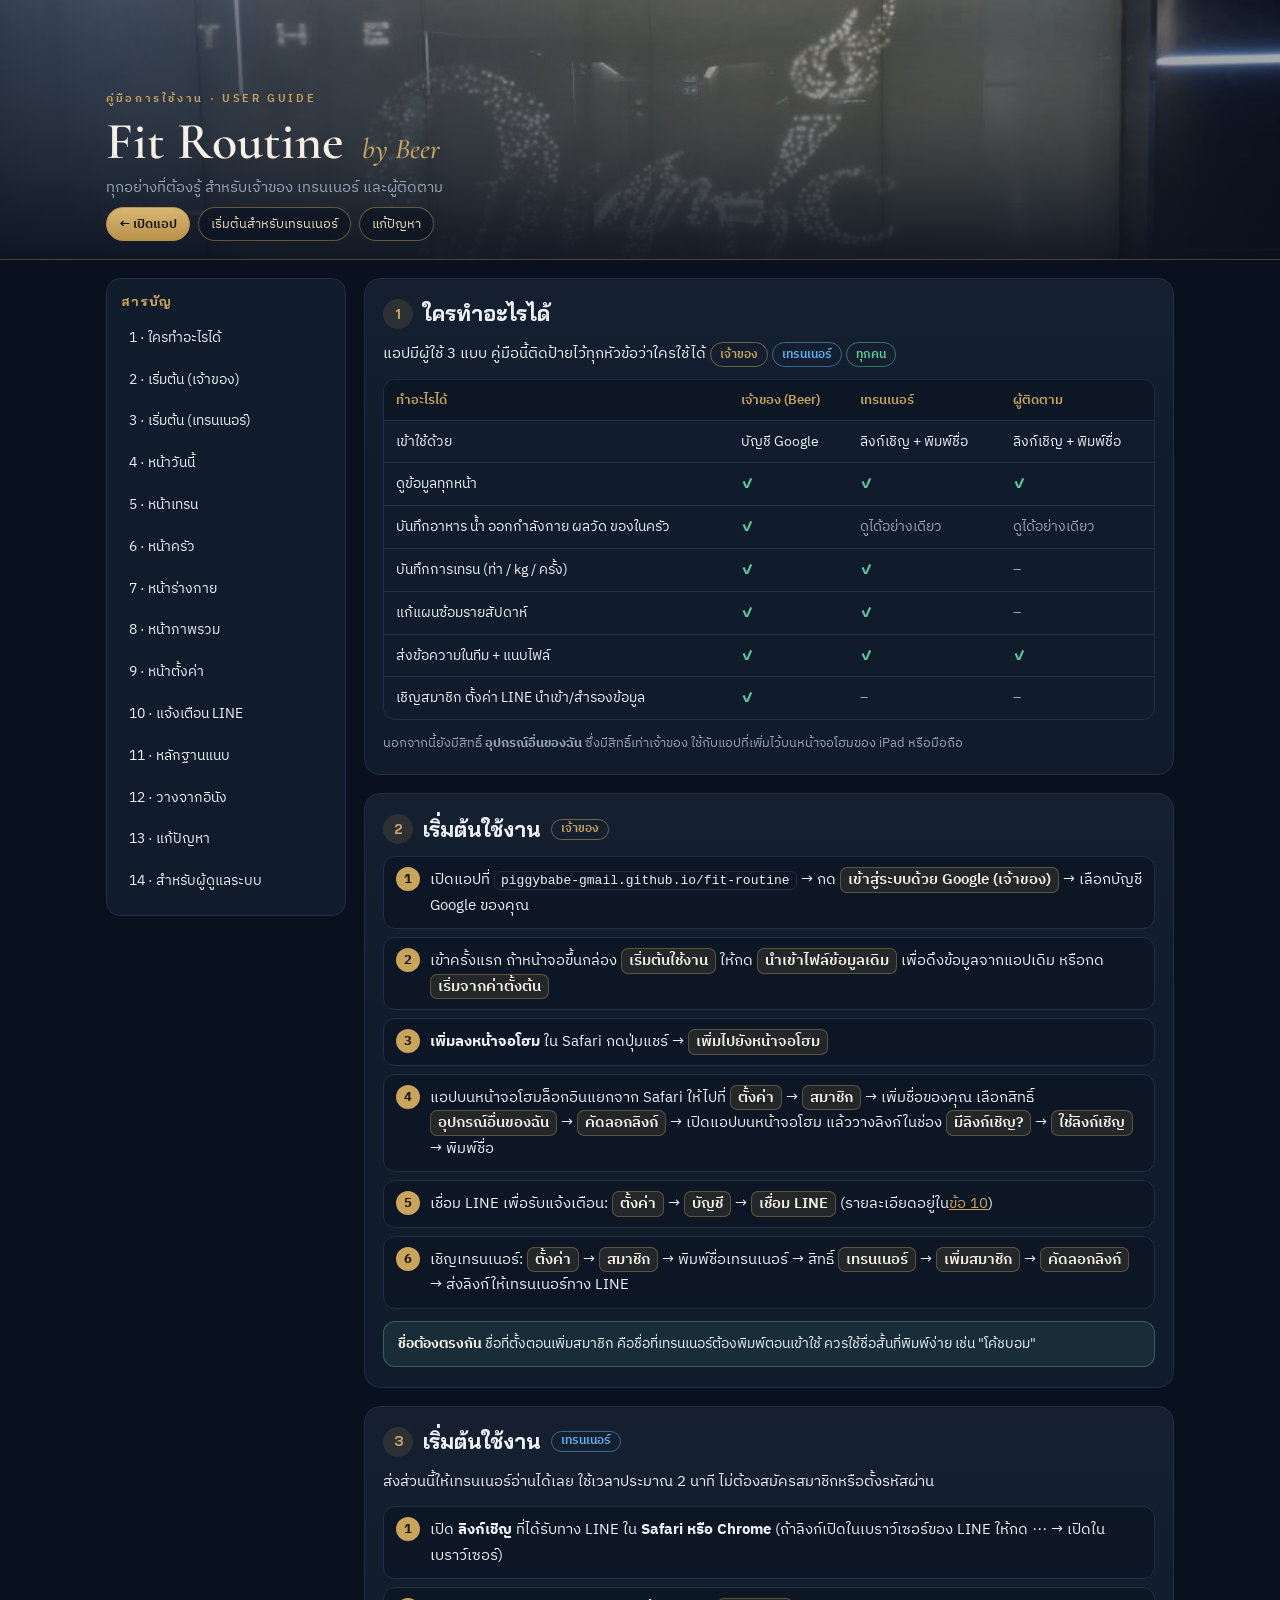
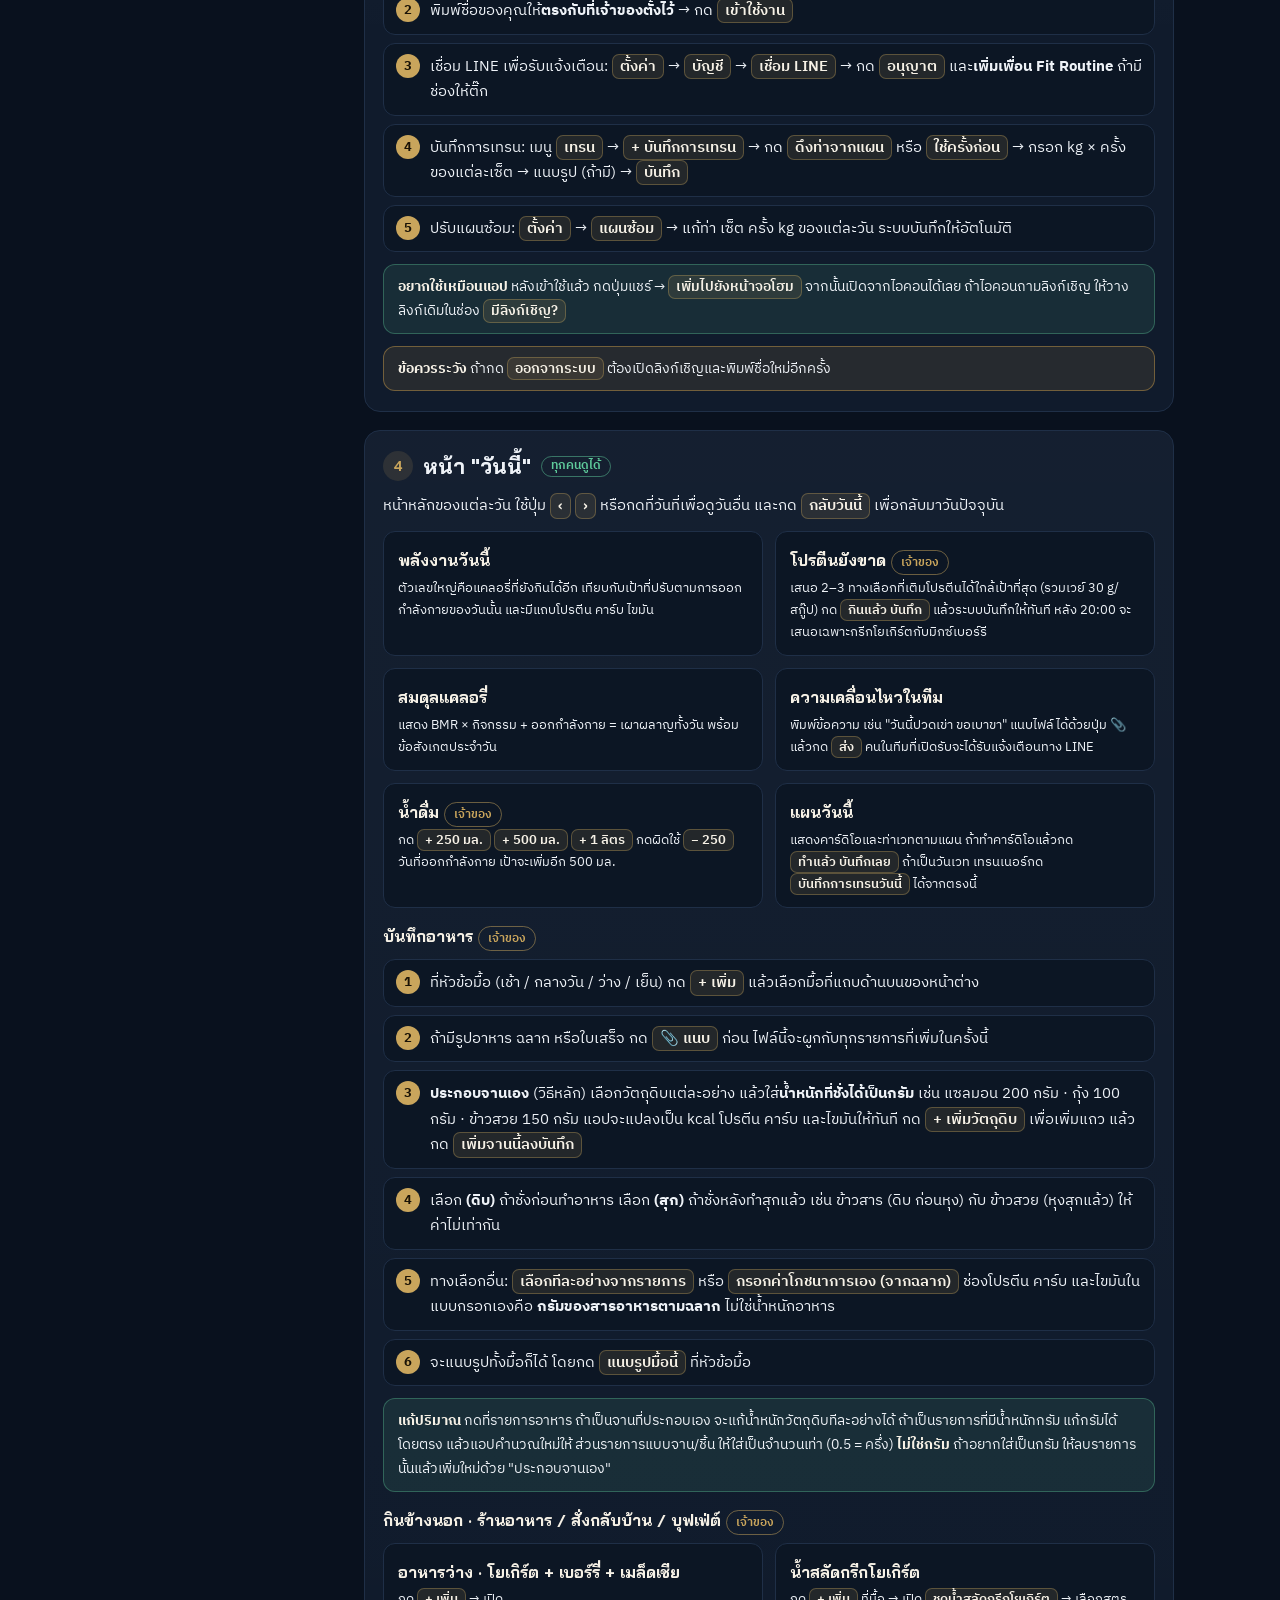
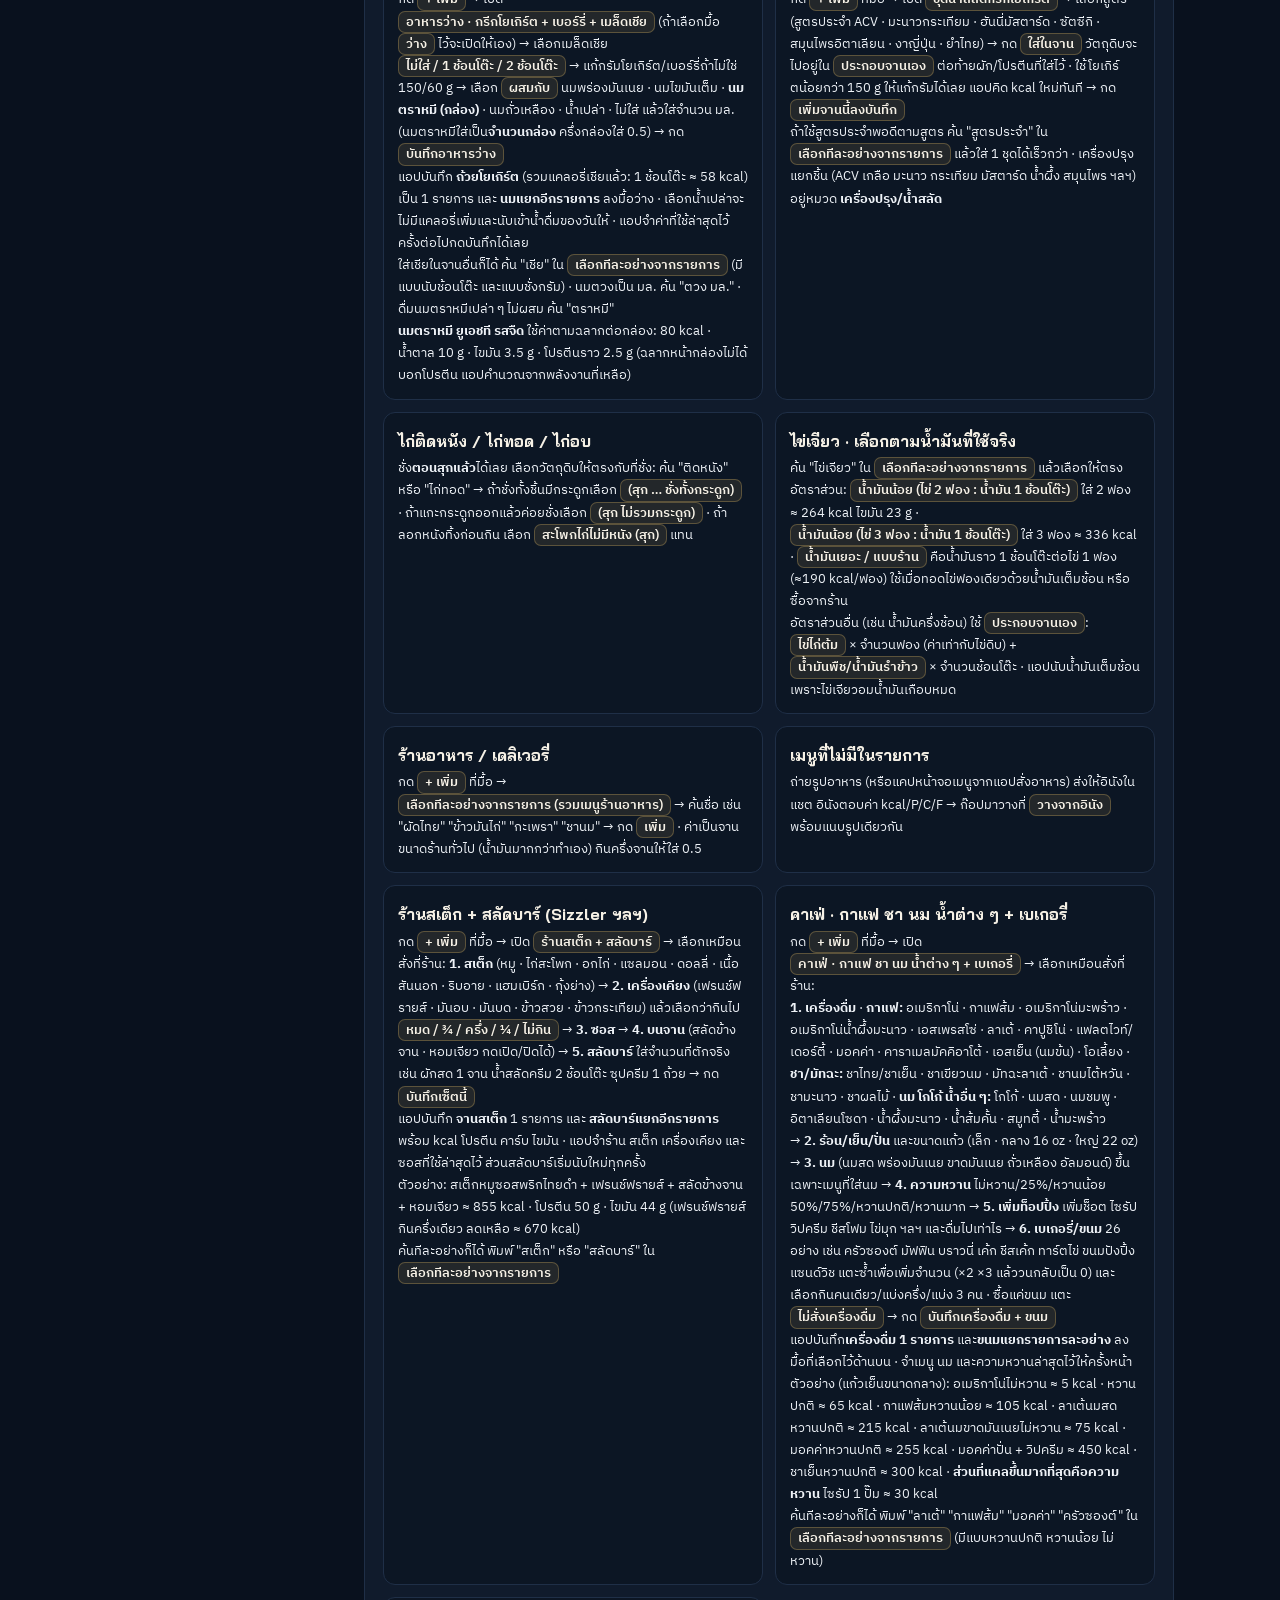
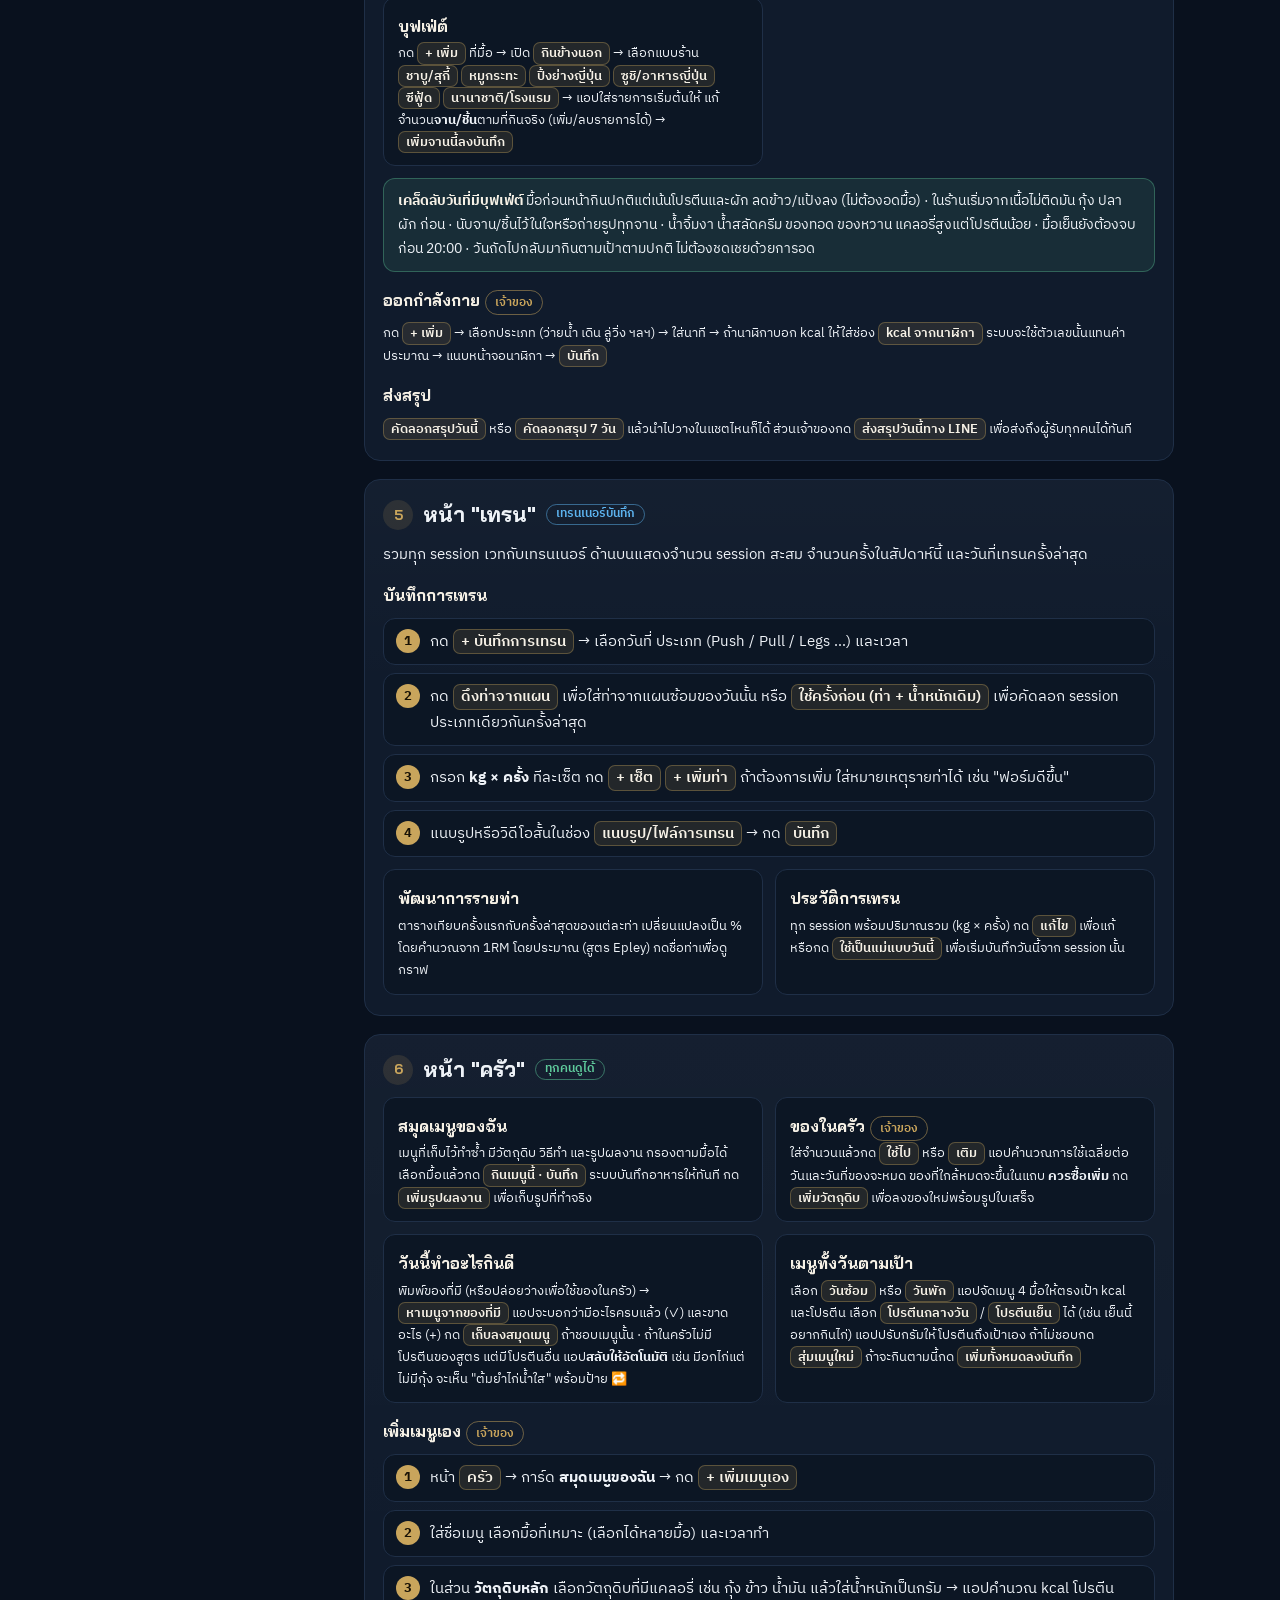
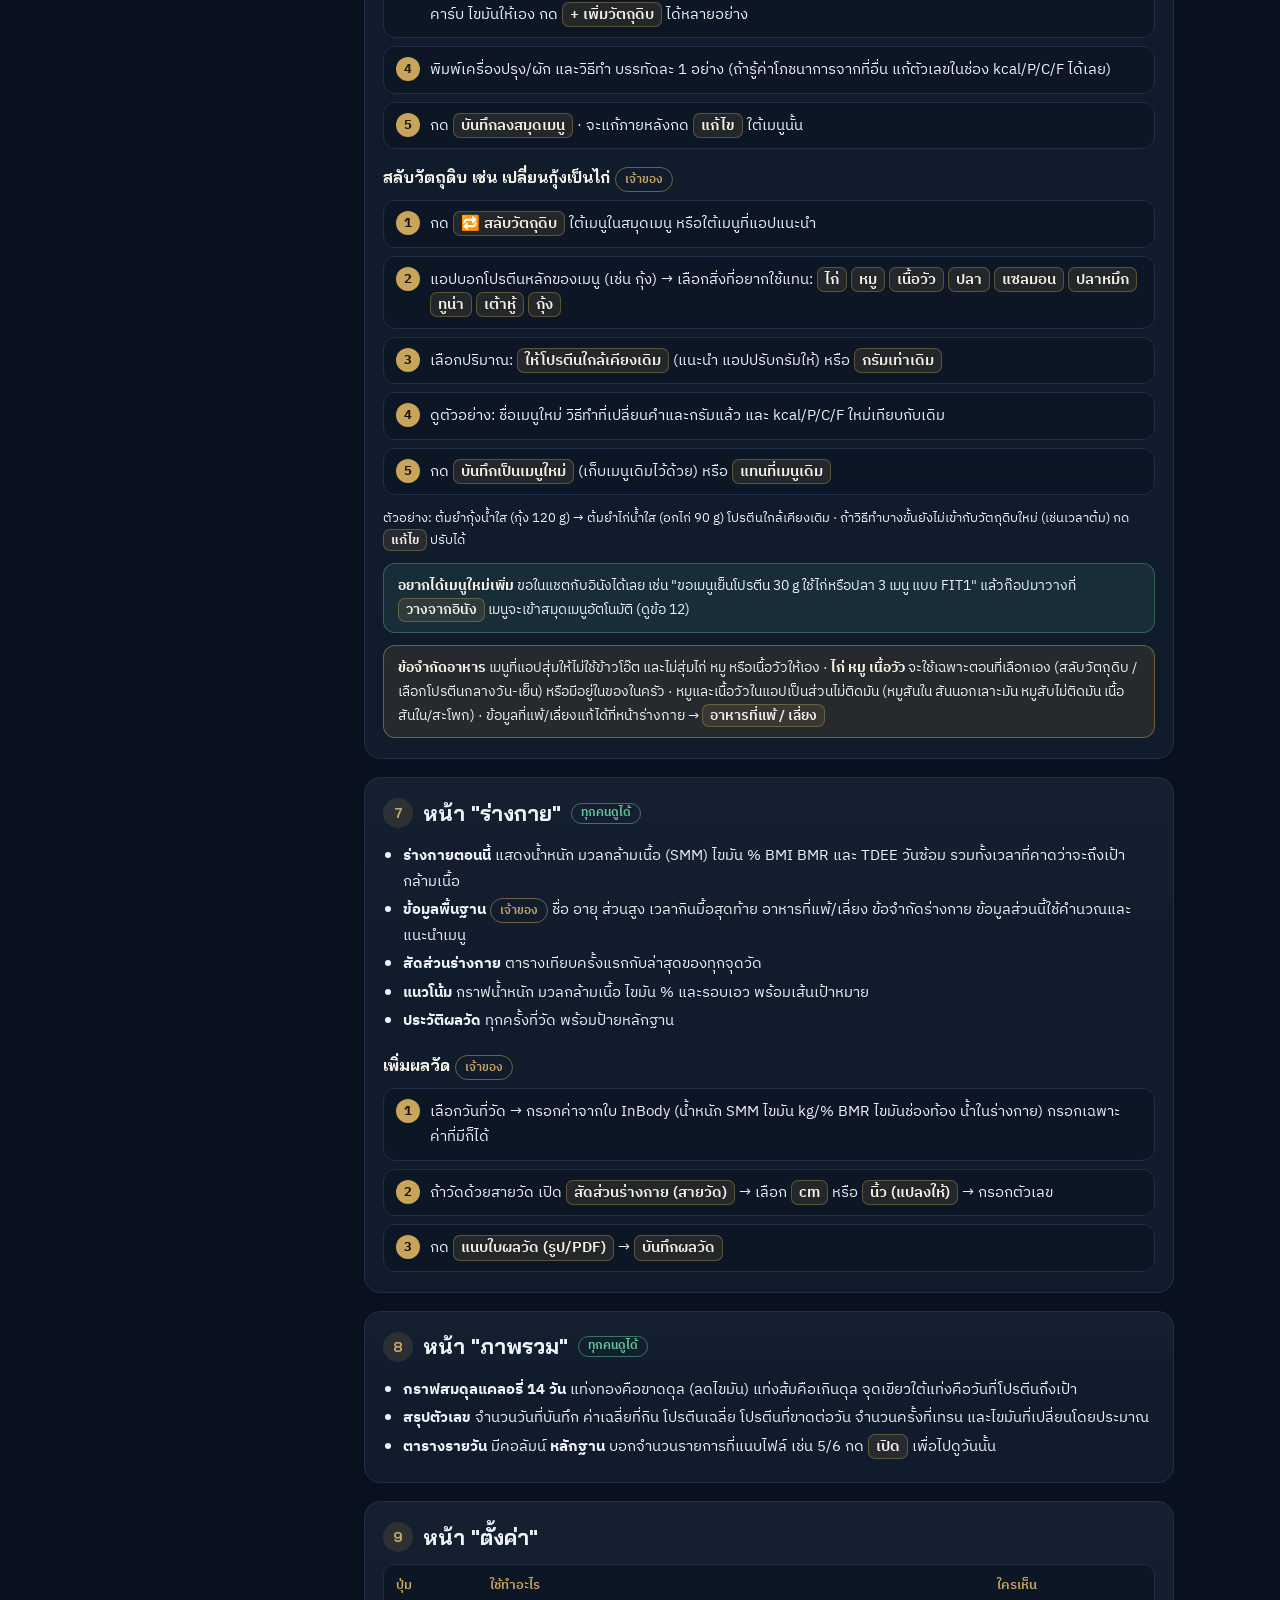
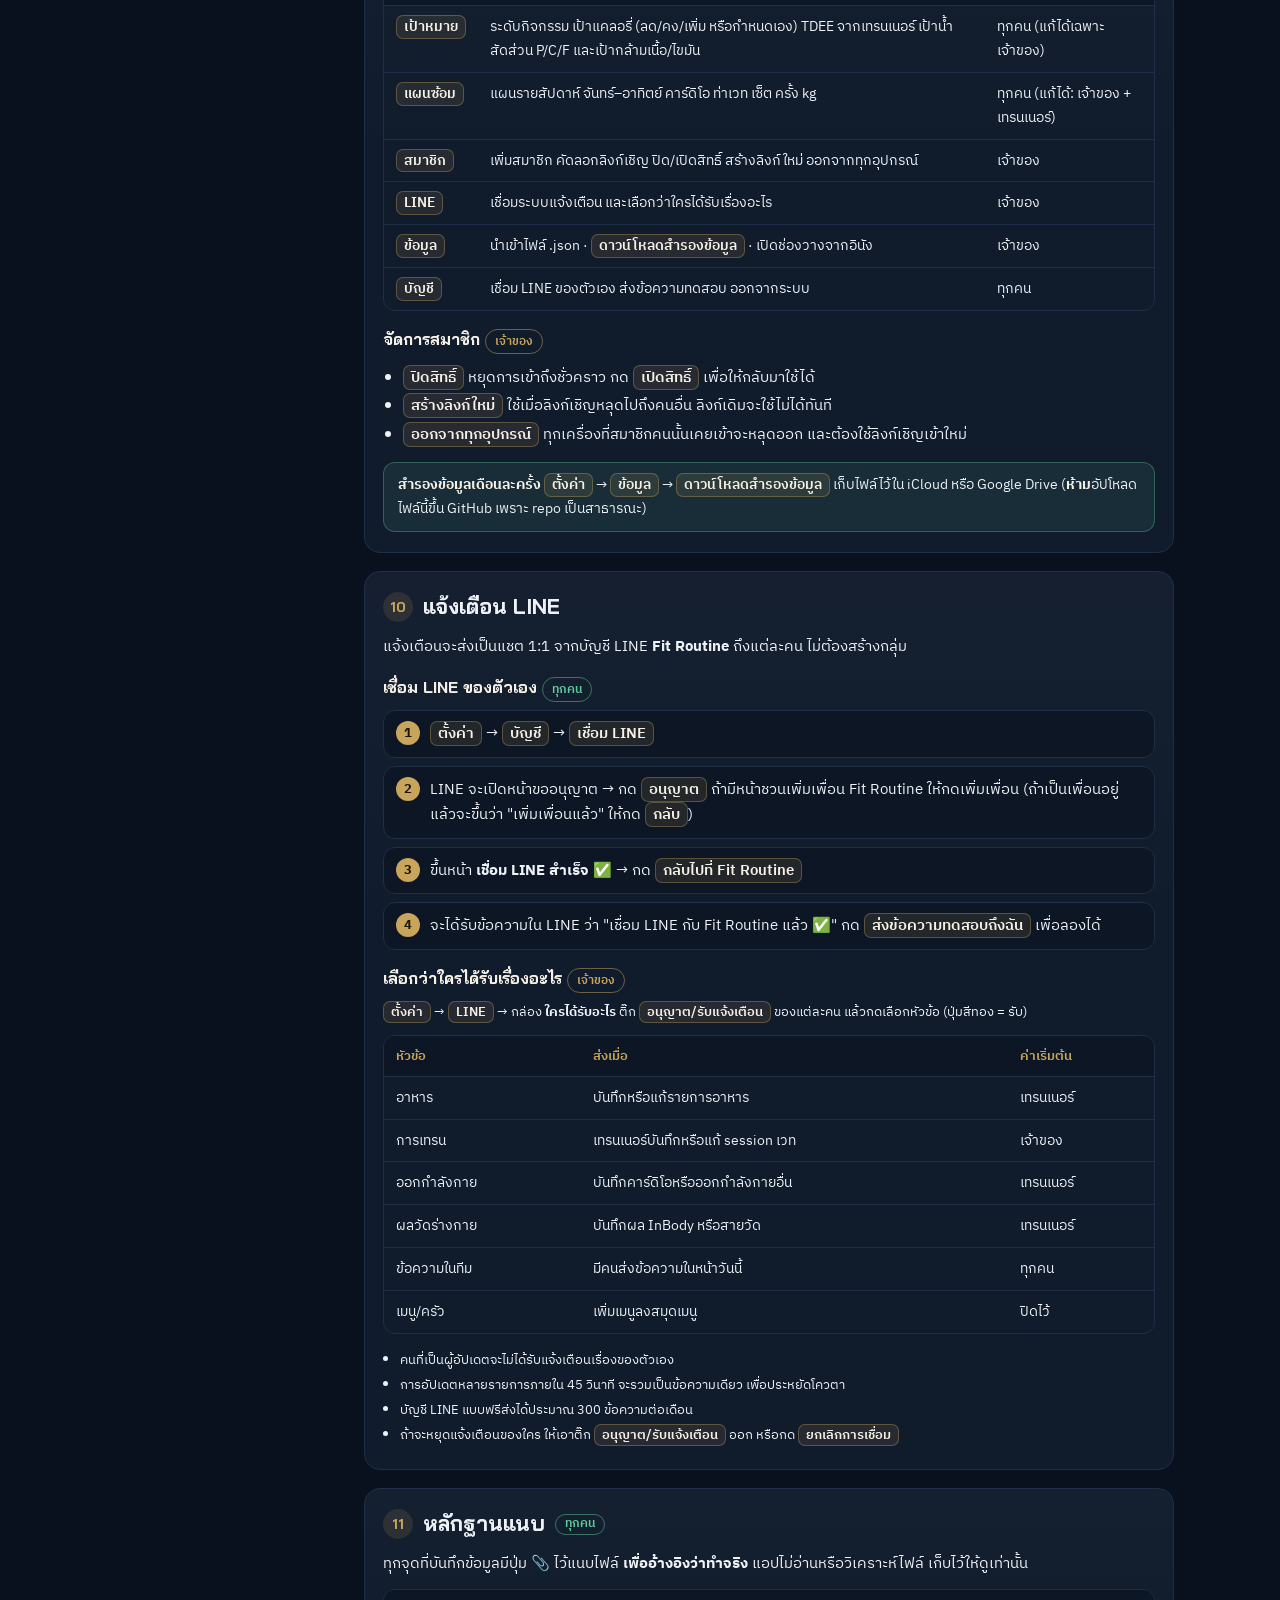
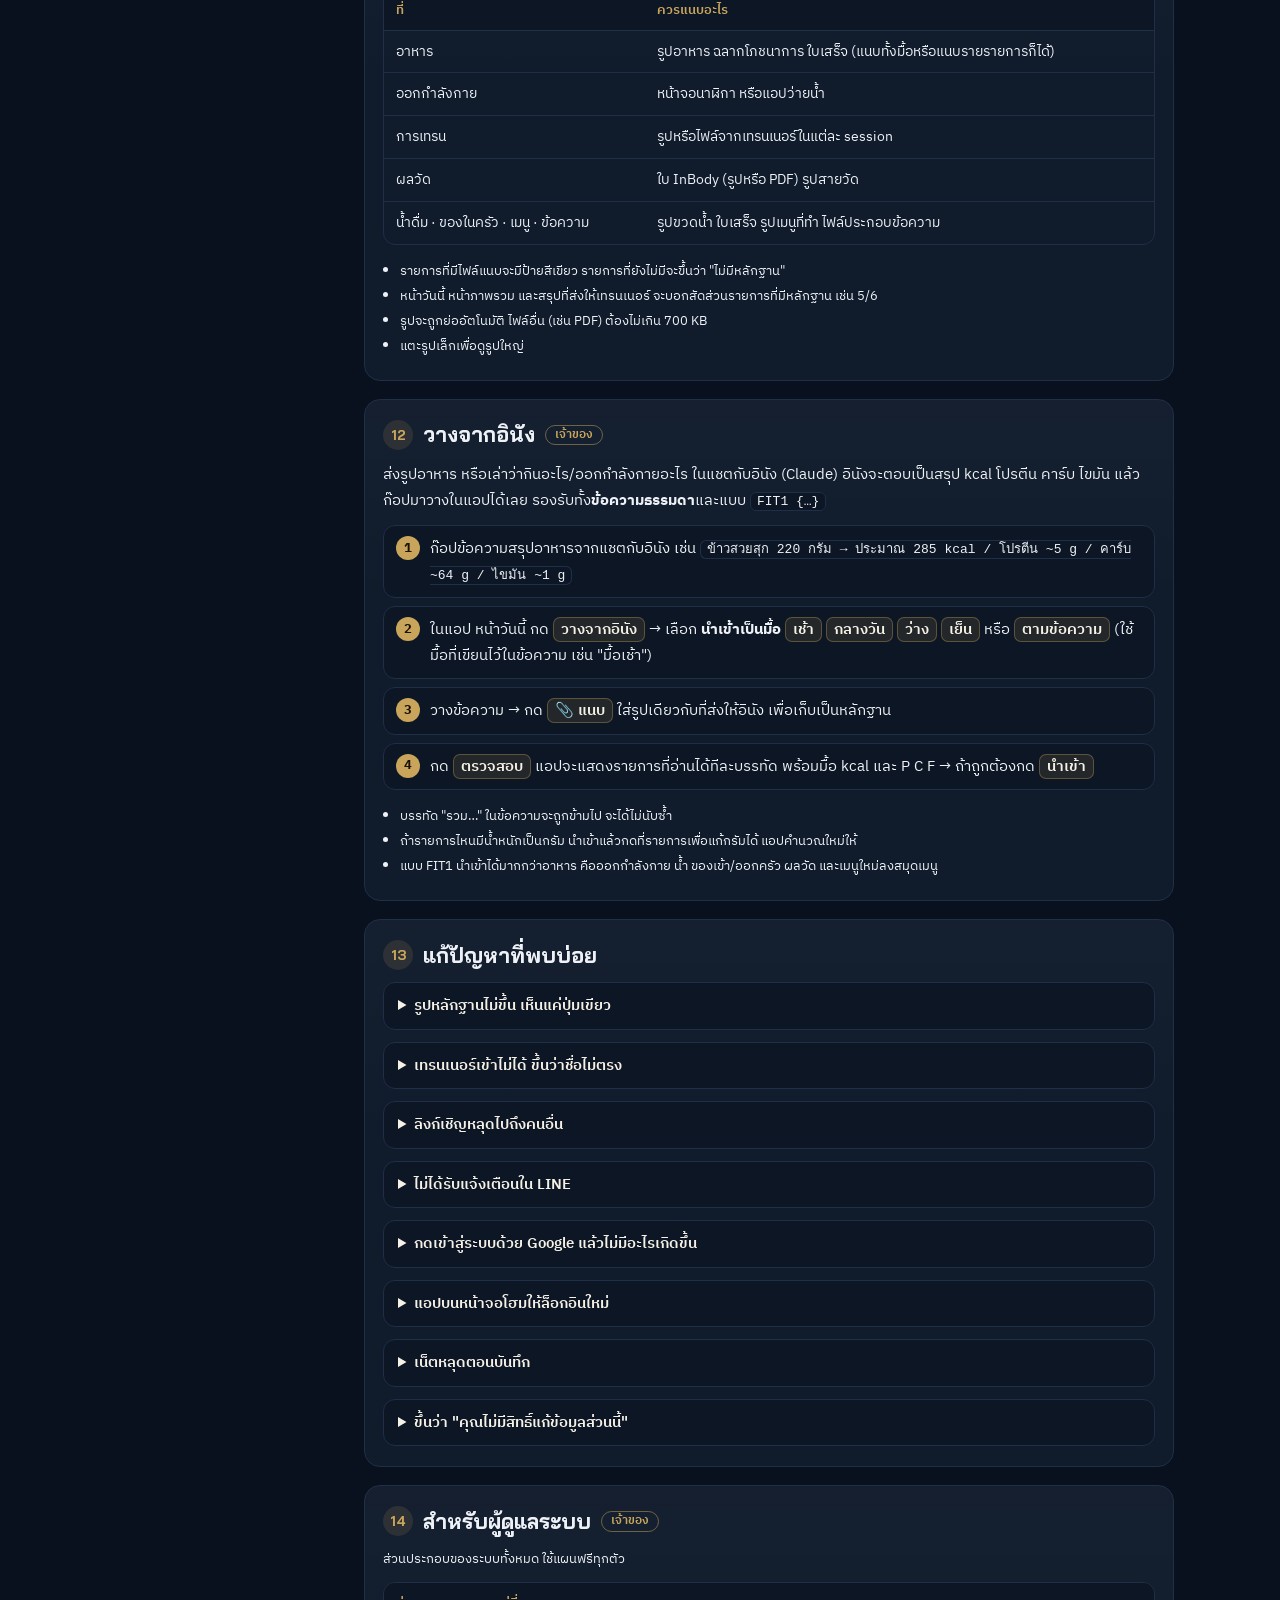
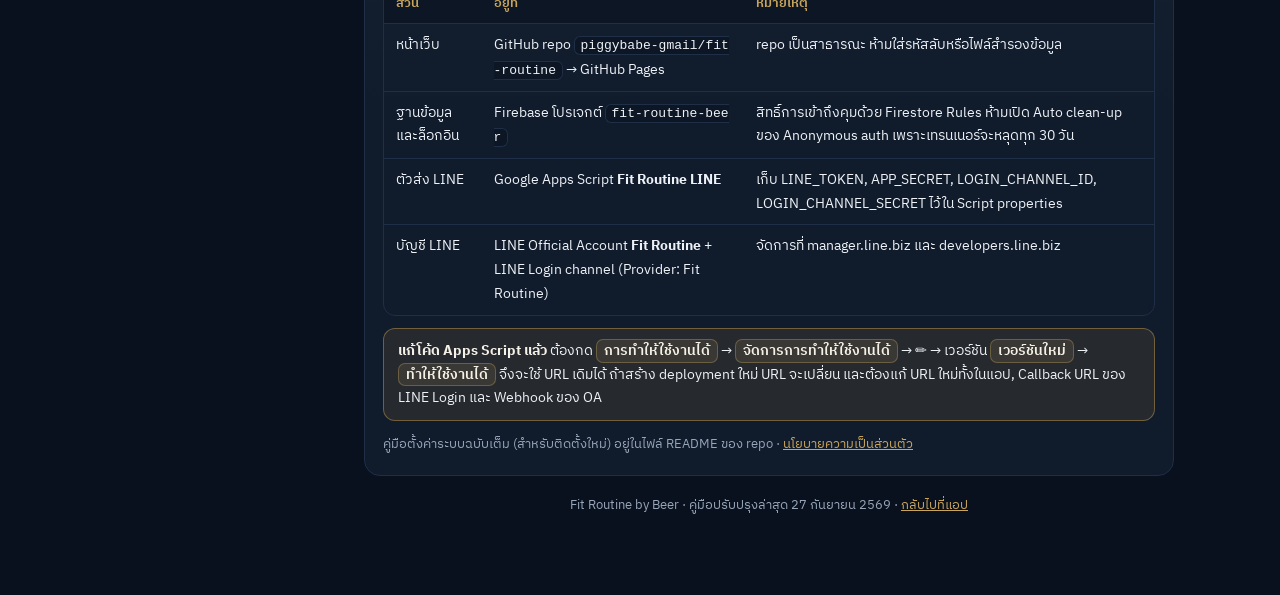
==== commit a957af63: "Add café builder: coffee/tea/milk drinks (hot/iced/frappe, size, milk, sweetness, toppings) + bakery" ====
--- a/manual.html
+++ b/manual.html
@@ -209,6 +209,12 @@
         <div class="box"><h3>ร้านอาหาร / เดลิเวอรี่</h3><p class="small">กด <span class="ui">+ เพิ่ม</span> ที่มื้อ → <span class="ui">เลือกทีละอย่างจากรายการ (รวมเมนูร้านอาหาร)</span> → ค้นชื่อ เช่น "ผัดไทย" "ข้าวมันไก่" "กะเพรา" "ชานม" → กด <span class="ui">เพิ่ม</span> · ค่าเป็นจานขนาดร้านทั่วไป (น้ำมันมากกว่าทำเอง) กินครึ่งจานให้ใส่ 0.5</p></div>
         <div class="box"><h3>เมนูที่ไม่มีในรายการ</h3><p class="small">ถ่ายรูปอาหาร (หรือแคปหน้าจอเมนูจากแอปสั่งอาหาร) ส่งให้อินังในแชต อินังตอบค่า kcal/P/C/F → ก๊อปมาวางที่ <span class="ui">วางจากอินัง</span> พร้อมแนบรูปเดียวกัน</p></div>
         <div class="box"><h3>ร้านสเต็ก + สลัดบาร์ (Sizzler ฯลฯ)</h3><p class="small">กด <span class="ui">+ เพิ่ม</span> ที่มื้อ → เปิด <span class="ui">ร้านสเต็ก + สลัดบาร์</span> → เลือกเหมือนสั่งที่ร้าน: <b>1. สเต็ก</b> (หมู · ไก่สะโพก · อกไก่ · แซลมอน · ดอลลี่ · เนื้อสันนอก · ริบอาย · แฮมเบิร์ก · กุ้งย่าง) → <b>2. เครื่องเคียง</b> (เฟรนช์ฟรายส์ · มันอบ · มันบด · ข้าวสวย · ข้าวกระเทียม) แล้วเลือกว่ากินไป <span class="ui">หมด / ¾ / ครึ่ง / ¼ / ไม่กิน</span> → <b>3. ซอส</b> → <b>4. บนจาน</b> (สลัดข้างจาน · หอมเจียว กดเปิด/ปิดได้) → <b>5. สลัดบาร์</b> ใส่จำนวนที่ตักจริง เช่น ผักสด 1 จาน น้ำสลัดครีม 2 ช้อนโต๊ะ ซุปครีม 1 ถ้วย → กด <span class="ui">บันทึกเซ็ตนี้</span><br>แอปบันทึก <b>จานสเต็ก</b> 1 รายการ และ <b>สลัดบาร์แยกอีกรายการ</b> พร้อม kcal โปรตีน คาร์บ ไขมัน · แอปจำร้าน สเต็ก เครื่องเคียง และซอสที่ใช้ล่าสุดไว้ ส่วนสลัดบาร์เริ่มนับใหม่ทุกครั้ง<br>ตัวอย่าง: สเต็กหมูซอสพริกไทยดำ + เฟรนช์ฟรายส์ + สลัดข้างจาน + หอมเจียว ≈ 855 kcal · โปรตีน 50 g · ไขมัน 44 g (เฟรนช์ฟรายส์กินครึ่งเดียว ลดเหลือ ≈ 670 kcal)<br>ค้นทีละอย่างก็ได้ พิมพ์ "สเต็ก" หรือ "สลัดบาร์" ใน <span class="ui">เลือกทีละอย่างจากรายการ</span></p></div>
+        <div class="box"><h3>คาเฟ่ · กาแฟ ชา นม น้ำต่าง ๆ + เบเกอรี่</h3><p class="small">กด <span class="ui">+ เพิ่ม</span> ที่มื้อ → เปิด <span class="ui">คาเฟ่ · กาแฟ ชา นม น้ำต่าง ๆ + เบเกอรี่</span> → เลือกเหมือนสั่งที่ร้าน:<br>
+<b>1. เครื่องดื่ม</b> · <b>กาแฟ:</b> อเมริกาโน่ · กาแฟส้ม · อเมริกาโน่มะพร้าว · อเมริกาโน่น้ำผึ้งมะนาว · เอสเพรสโซ่ · ลาเต้ · คาปูชิโน่ · แฟลตไวท์/เดอร์ตี้ · มอคค่า · คาราเมลมัคคิอาโต้ · เอสเย็น (นมข้น) · โอเลี้ยง · <b>ชา/มัทฉะ:</b> ชาไทย/ชาเย็น · ชาเขียวนม · มัทฉะลาเต้ · ชานมไต้หวัน · ชามะนาว · ชาผลไม้ · <b>นม โกโก้ น้ำอื่น ๆ:</b> โกโก้ · นมสด · นมชมพู · อิตาเลียนโซดา · น้ำผึ้งมะนาว · น้ำส้มคั้น · สมูทตี้ · น้ำมะพร้าว<br>
+→ <b>2. ร้อน/เย็น/ปั่น</b> และขนาดแก้ว (เล็ก · กลาง 16 oz · ใหญ่ 22 oz) → <b>3. นม</b> (นมสด พร่องมันเนย ขาดมันเนย ถั่วเหลือง อัลมอนด์) ขึ้นเฉพาะเมนูที่ใส่นม → <b>4. ความหวาน</b> ไม่หวาน/25%/หวานน้อย 50%/75%/หวานปกติ/หวานมาก → <b>5. เพิ่มท็อปปิ้ง</b> เพิ่มช็อต ไซรัป วิปครีม ชีสโฟม ไข่มุก ฯลฯ และดื่มไปเท่าไร → <b>6. เบเกอรี่/ขนม</b> 26 อย่าง เช่น ครัวซองต์ มัฟฟิน บราวนี่ เค้ก ชีสเค้ก ทาร์ตไข่ ขนมปังปิ้ง แซนด์วิช แตะซ้ำเพื่อเพิ่มจำนวน (×2 ×3 แล้ววนกลับเป็น 0) และเลือกกินคนเดียว/แบ่งครึ่ง/แบ่ง 3 คน · ซื้อแค่ขนม แตะ <span class="ui">ไม่สั่งเครื่องดื่ม</span> → กด <span class="ui">บันทึกเครื่องดื่ม + ขนม</span><br>
+แอปบันทึก<b>เครื่องดื่ม 1 รายการ</b> และ<b>ขนมแยกรายการละอย่าง</b> ลงมื้อที่เลือกไว้ด้านบน · จำเมนู นม และความหวานล่าสุดไว้ให้ครั้งหน้า<br>
+ตัวอย่าง (แก้วเย็นขนาดกลาง): อเมริกาโน่ไม่หวาน ≈ 5 kcal · หวานปกติ ≈ 65 kcal · กาแฟส้มหวานน้อย ≈ 105 kcal · ลาเต้นมสดหวานปกติ ≈ 215 kcal · ลาเต้นมขาดมันเนยไม่หวาน ≈ 75 kcal · มอคค่าหวานปกติ ≈ 255 kcal · มอคค่าปั่น + วิปครีม ≈ 450 kcal · ชาเย็นหวานปกติ ≈ 300 kcal · <b>ส่วนที่แคลขึ้นมากที่สุดคือความหวาน</b> ไซรัป 1 ปั๊ม ≈ 30 kcal<br>
+ค้นทีละอย่างก็ได้ พิมพ์ "ลาเต้" "กาแฟส้ม" "มอคค่า" "ครัวซองต์" ใน <span class="ui">เลือกทีละอย่างจากรายการ</span> (มีแบบหวานปกติ หวานน้อย ไม่หวาน)</p></div>
         <div class="box"><h3>บุฟเฟ่ต์</h3><p class="small">กด <span class="ui">+ เพิ่ม</span> ที่มื้อ → เปิด <span class="ui">กินข้างนอก</span> → เลือกแบบร้าน <span class="ui">ชาบู/สุกี้</span> <span class="ui">หมูกระทะ</span> <span class="ui">ปิ้งย่างญี่ปุ่น</span> <span class="ui">ซูชิ/อาหารญี่ปุ่น</span> <span class="ui">ซีฟู้ด</span> <span class="ui">นานาชาติ/โรงแรม</span> → แอปใส่รายการเริ่มต้นให้ แก้จำนวน<b>จาน/ชิ้น</b>ตามที่กินจริง (เพิ่ม/ลบรายการได้) → <span class="ui">เพิ่มจานนี้ลงบันทึก</span></p></div>
       </div>
       <div class="tip"><b>เคล็ดลับวันที่มีบุฟเฟ่ต์</b> มื้อก่อนหน้ากินปกติแต่เน้นโปรตีนและผัก ลดข้าว/แป้งลง (ไม่ต้องอดมื้อ) · ในร้านเริ่มจากเนื้อไม่ติดมัน กุ้ง ปลา ผัก ก่อน · นับจาน/ชิ้นไว้ในใจหรือถ่ายรูปทุกจาน · น้ำจิ้มงา น้ำสลัดครีม ของทอด ของหวาน แคลอรี่สูงแต่โปรตีนน้อย · มื้อเย็นยังต้องจบก่อน 20:00 · วันถัดไปกลับมากินตามเป้าตามปกติ ไม่ต้องชดเชยด้วยการอด</div>
